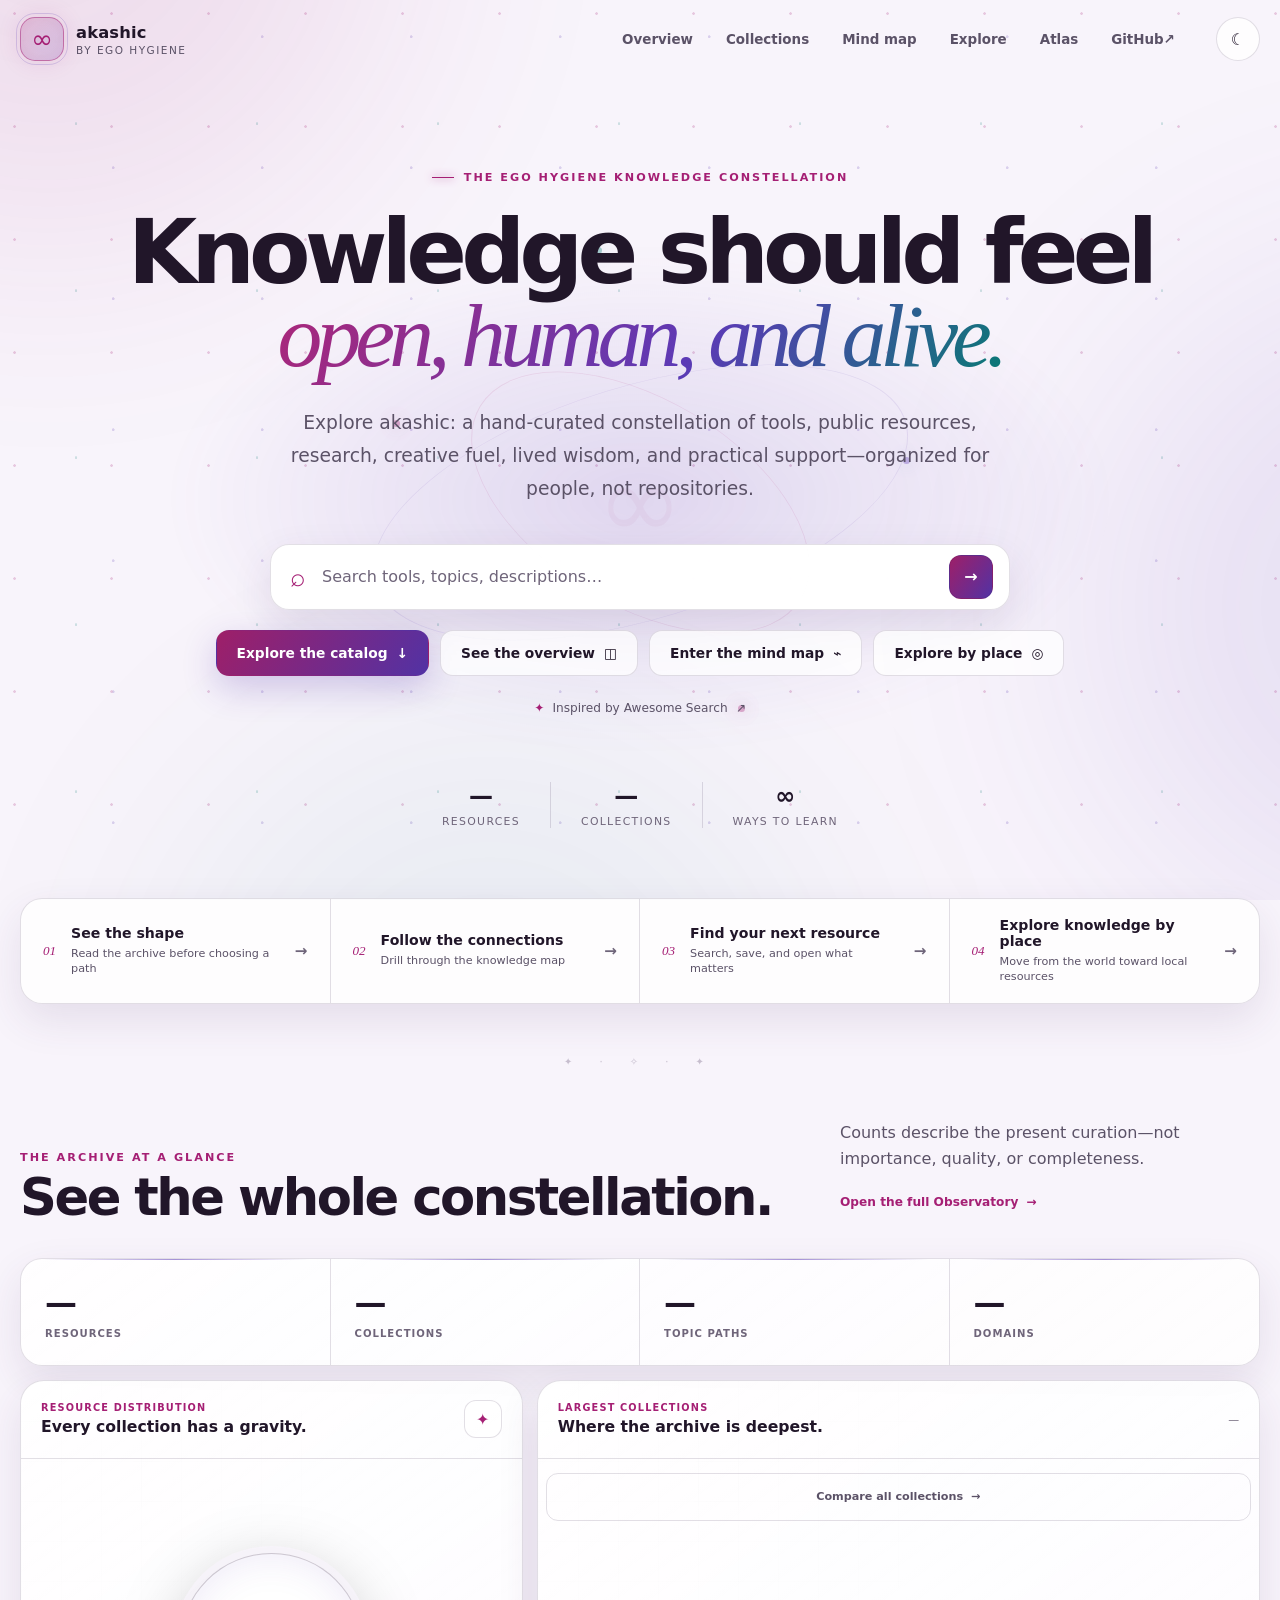
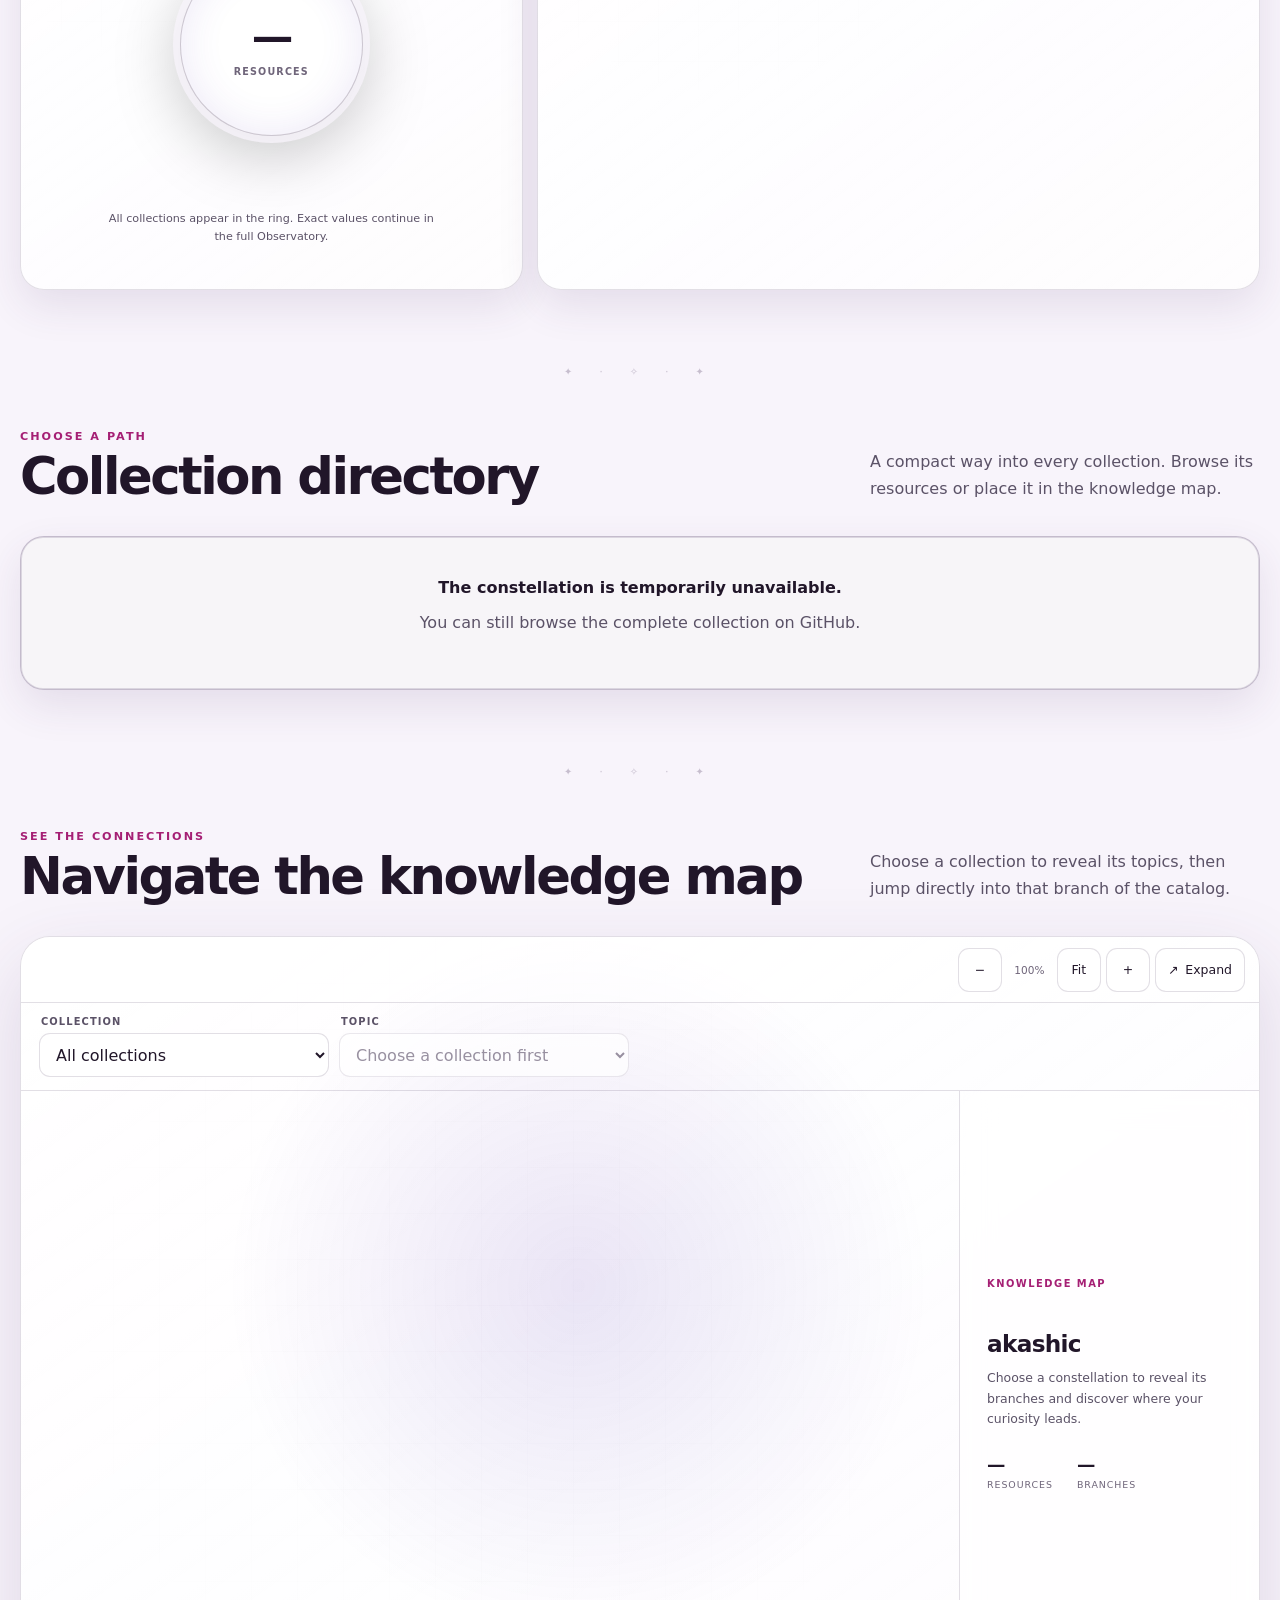
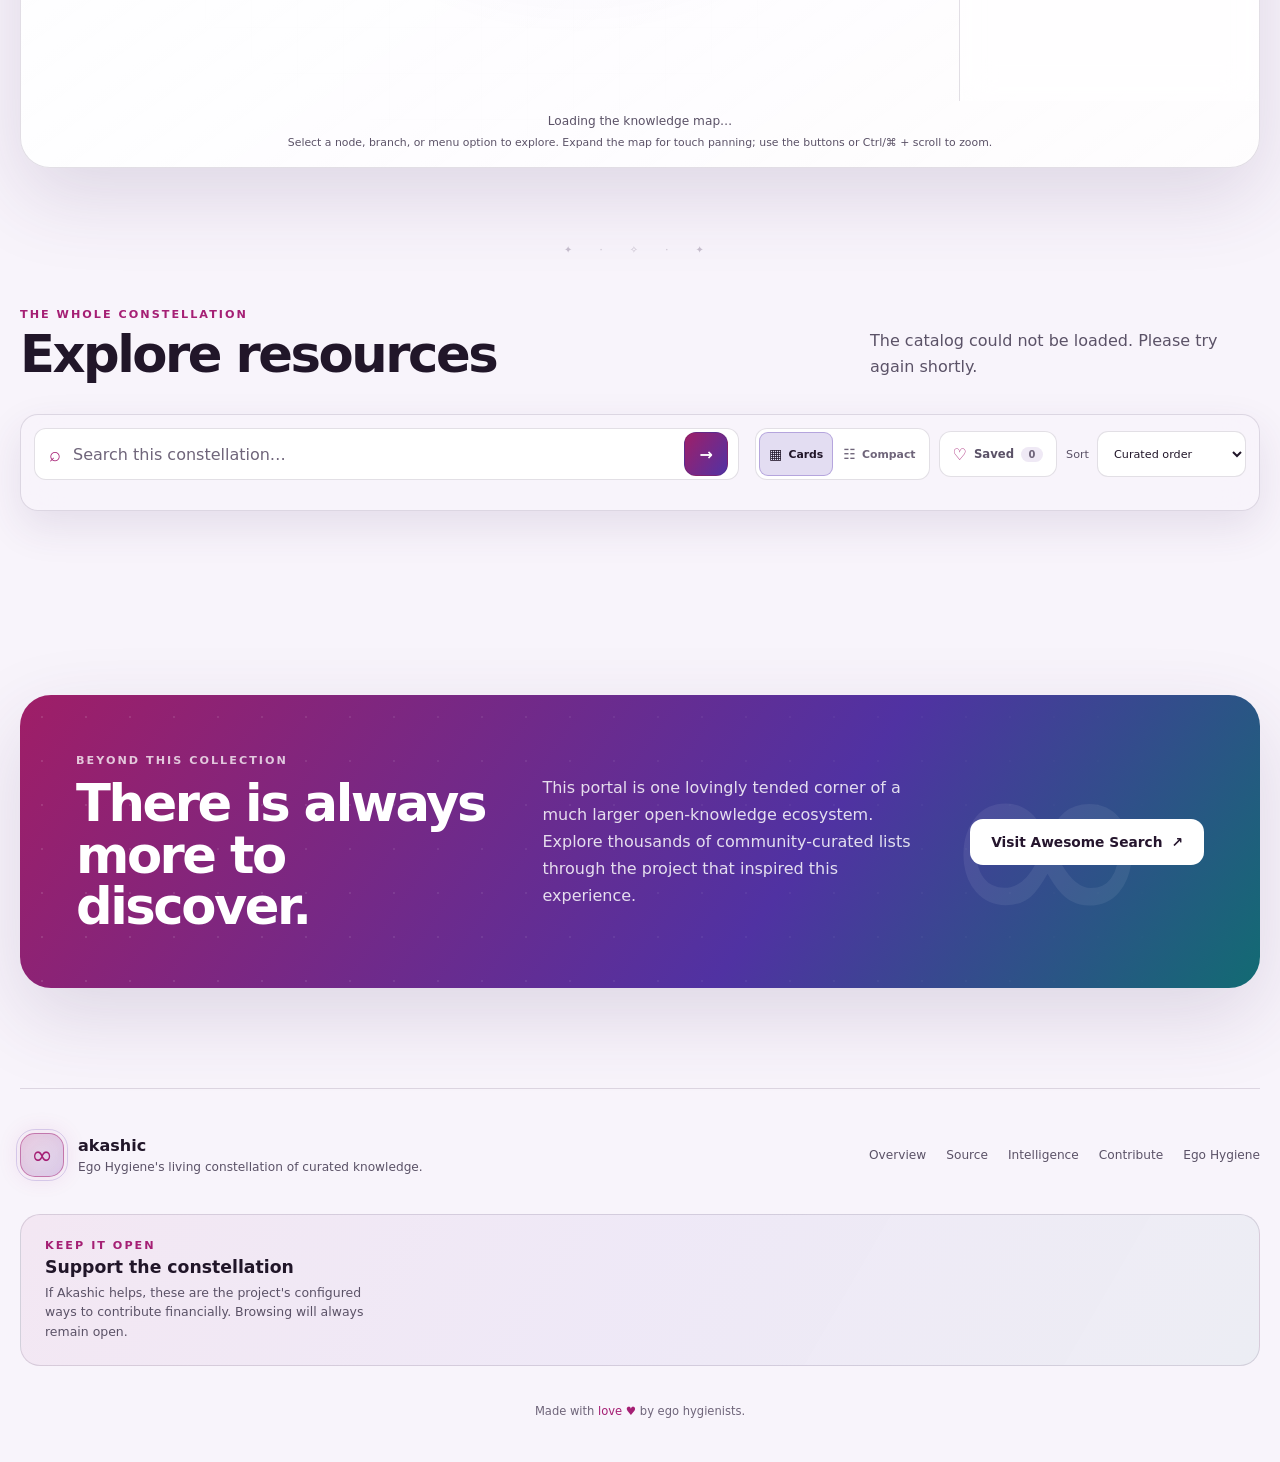
==== site/index.html @ 17861663 "Add English and Russian localization foundation" ====
<!DOCTYPE html>
<html lang="en">
  <head>
    <meta charset="utf-8">
    <meta name="viewport" content="width=device-width, initial-scale=1">
    <meta name="description" content="akashic is Ego Hygiene's living constellation of curated tools, knowledge, research, support, creativity, and open resources.">
    <meta name="theme-color" content="#0a0814">
    <meta property="og:type" content="website">
    <meta property="og:title" content="akashic · Ego Hygiene">
    <meta property="og:description" content="Explore Ego Hygiene's living constellation of curated knowledge and open resources.">
    <meta property="og:url" content="https://akashic.egohygiene.io/">
    <title>akashic · Ego Hygiene</title>
    <link rel="canonical" href="https://akashic.egohygiene.io/">
    <!-- akashic-locale-links -->
    <link rel="icon" href="assets/favicon.svg" type="image/svg+xml">
    <script>try{document.documentElement.dataset.theme=localStorage.getItem("akashic-theme")||localStorage.getItem("ego-awesome-theme")||(matchMedia("(prefers-color-scheme: light)").matches?"light":"dark")}catch{}</script>
    <link rel="stylesheet" href="styles.css">
    <script type="module" src="app.js"></script>
  </head>
  <body>
    <a class="skip-link" href="#catalog">Skip to the catalog</a>
    <div class="scroll-progress" id="scroll-progress" aria-hidden="true"></div>
    <div class="akashic-field" aria-hidden="true"><span></span><span></span><span></span></div>

    <header class="site-header">
      <div class="header-inner">
        <a class="brand" href="#top" aria-label="akashic home">
          <span class="brand-mark" aria-hidden="true">∞</span>
          <span><strong>akashic</strong><small>by Ego Hygiene</small></span>
        </a>
        <nav class="desktop-nav" aria-label="Primary navigation">
          <a href="dashboard.html">Overview</a>
          <a href="#collections" data-nav-section="collections">Collections</a>
          <a href="#mind-map" data-nav-section="mind-map">Mind map</a>
          <a href="#catalog" data-nav-section="catalog">Explore</a>
          <a href="atlas.html">Atlas</a>
          <a href="https://github.com/egohygiene/akashic" target="_blank" rel="noreferrer">GitHub <span aria-hidden="true">↗</span></a>
        </nav>
        <!-- akashic-language-switcher -->
        <button class="icon-button theme-toggle" id="theme-toggle" type="button" aria-label="Switch to light theme">
          <span aria-hidden="true">☼</span>
        </button>
      </div>
    </header>

    <main>
      <!-- akashic-locale-coverage -->
      <section class="hero" id="top" aria-labelledby="hero-title">
        <div class="hero-orbit" aria-hidden="true"><span>∞</span><i></i><i></i><i></i><i></i></div>
        <div class="eyebrow"><span></span> The Ego Hygiene knowledge constellation</div>
        <h1 id="hero-title">Knowledge should feel<br><em>open, human, and alive.</em></h1>
        <p class="hero-copy">Explore akashic: a hand-curated constellation of tools, public resources, research, creative fuel, lived wisdom, and practical support—organized for people, not repositories.</p>
        <form class="hero-search" id="search-form" role="search" aria-label="Search all akashic resources">
          <label class="sr-only" for="search-input">Search all resources</label>
          <span aria-hidden="true">⌕</span>
          <input id="search-input" name="q" type="search" placeholder="Search tools, topics, descriptions…" autocomplete="off">
          <button class="search-clear" id="hero-search-clear" type="button" aria-label="Clear search" hidden>×</button>
          <button class="search-submit" type="submit" aria-label="Search resources"><span aria-hidden="true">→</span></button>
        </form>
        <div class="hero-actions">
          <a class="button button-primary" href="#catalog">Explore the catalog <span aria-hidden="true">↓</span></a>
          <a class="button button-quiet" href="dashboard.html">See the overview <span aria-hidden="true">◫</span></a>
          <a class="button button-quiet" href="#mind-map">Enter the mind map <span aria-hidden="true">⌁</span></a>
          <a class="button button-quiet" href="atlas.html">Explore by place <span aria-hidden="true">◎</span></a>
        </div>
        <a class="inspired-link" href="https://awesomelists.top/" target="_blank" rel="noreferrer"><span aria-hidden="true">✦</span> Inspired by Awesome Search <span aria-hidden="true">↗</span></a>
        <dl class="stats">
          <div><dt id="resource-total">—</dt><dd>resources</dd></div>
          <div><dt id="collection-total">—</dt><dd>collections</dd></div>
          <div><dt>∞</dt><dd>ways to learn</dd></div>
        </dl>
      </section>

      <nav class="journey-nav" aria-label="Ways to explore akashic">
        <a href="#overview-preview"><span>01</span><div><strong>See the shape</strong><small>Read the archive before choosing a path</small></div><b aria-hidden="true">→</b></a>
        <a href="#mind-map"><span>02</span><div><strong>Follow the connections</strong><small>Drill through the knowledge map</small></div><b aria-hidden="true">→</b></a>
        <a href="#catalog"><span>03</span><div><strong>Find your next resource</strong><small>Search, save, and open what matters</small></div><b aria-hidden="true">→</b></a>
        <a href="atlas.html"><span>04</span><div><strong>Explore knowledge by place</strong><small>Move from the world toward local resources</small></div><b aria-hidden="true">→</b></a>
      </nav>

      <section class="overview-preview" id="overview-preview" aria-labelledby="overview-preview-title">
        <div class="section-heading overview-preview-heading">
          <div><p class="kicker">The archive at a glance</p><h2 id="overview-preview-title">See the whole constellation.</h2></div>
          <div class="overview-preview-intro"><p>Counts describe the present curation—not importance, quality, or completeness.</p><a href="dashboard.html">Open the full Observatory <span aria-hidden="true">→</span></a></div>
        </div>
        <dl class="overview-preview-metrics" id="overview-preview-metrics" aria-label="Akashic overview metrics">
          <div><dt>—</dt><dd>Resources</dd></div>
          <div><dt>—</dt><dd>Collections</dd></div>
          <div><dt>—</dt><dd>Topic paths</dd></div>
          <div><dt>—</dt><dd>Domains</dd></div>
        </dl>
        <div class="overview-preview-charts">
          <article class="overview-chart-panel overview-donut-panel">
            <div class="overview-chart-heading"><div><p>Resource distribution</p><h3>Every collection has a gravity.</h3></div><span aria-hidden="true">✦</span></div>
            <div class="overview-donut-stage">
              <div class="overview-distribution-donut" id="overview-distribution-donut" role="img" aria-label="Loading resource distribution chart">
                <div><strong id="overview-donut-total">—</strong><span>resources</span></div>
              </div>
              <p>All collections appear in the ring. Exact values continue in the full Observatory.</p>
            </div>
          </article>
          <article class="overview-chart-panel overview-bars-panel">
            <div class="overview-chart-heading"><div><p>Largest collections</p><h3>Where the archive is deepest.</h3></div><span id="overview-bars-count">—</span></div>
            <ol class="overview-collection-bars" id="overview-collection-bars" aria-label="Largest collections by resource count"></ol>
            <a class="overview-chart-action" href="dashboard.html#distribution">Compare all collections <span aria-hidden="true">→</span></a>
          </article>
        </div>
      </section>

      <section class="collections-section" id="collections" aria-labelledby="collections-title">
        <div class="section-heading">
          <div><p class="kicker">Choose a path</p><h2 id="collections-title">Collection directory</h2></div>
          <p>A compact way into every collection. Browse its resources or place it in the knowledge map.</p>
        </div>
        <div class="collection-grid" id="collection-grid"></div>
      </section>

      <section class="mind-map-section" id="mind-map" aria-labelledby="mind-map-title" tabindex="-1">
        <div class="section-heading">
          <div><p class="kicker">See the connections</p><h2 id="mind-map-title">Navigate the knowledge map</h2></div>
          <p>Choose a collection to reveal its topics, then jump directly into that branch of the catalog.</p>
        </div>
        <div class="mind-map-shell">
          <div class="mind-map-toolbar">
            <nav class="map-breadcrumb" id="map-breadcrumb" aria-label="Mind map path"></nav>
            <div class="map-controls" role="group" aria-label="Mind map view controls">
              <button type="button" id="map-zoom-out" aria-label="Zoom out">−</button>
              <output id="map-zoom-level" aria-live="polite">100%</output>
              <button type="button" id="map-reset" aria-label="Fit map to view">Fit</button>
              <button type="button" id="map-zoom-in" aria-label="Zoom in">+</button>
              <button type="button" id="map-expand" aria-label="Expand mind map" aria-expanded="false"><span aria-hidden="true">↗</span><span class="control-label">Expand</span></button>
            </div>
          </div>
          <div class="map-selectors">
            <label><span>Collection</span><select id="mind-map-collection"><option value="">All collections</option></select></label>
            <label><span>Topic</span><select id="mind-map-topic" disabled><option value="">Choose a collection first</option></select></label>
            <button class="map-back" id="map-back" type="button" hidden>← Back one level</button>
          </div>
          <div class="mind-map-layout">
            <div class="mind-map-canvas" id="mind-map-canvas"></div>
            <section class="map-detail" id="map-detail" aria-labelledby="map-detail-title" aria-live="polite">
              <p class="map-detail-kicker" id="map-detail-kicker">Knowledge map</p>
              <span class="map-detail-glyph" id="map-detail-glyph" aria-hidden="true">∞</span>
              <h3 id="map-detail-title">akashic</h3>
              <p id="map-detail-copy">Choose a constellation to reveal its branches and discover where your curiosity leads.</p>
              <dl><div><dt id="map-detail-count">—</dt><dd>resources</dd></div><div><dt id="map-detail-branches">—</dt><dd>branches</dd></div></dl>
              <button class="button button-primary map-detail-action" id="map-detail-action" type="button" hidden>Explore resources <span aria-hidden="true">→</span></button>
            </section>
          </div>
          <div class="map-branch-list" id="map-branch-list" role="group" aria-label="Current mind map branches" hidden></div>
          <p class="mind-map-status" id="mind-map-status" role="status">Loading the knowledge map…</p>
          <p class="collection-advisory" id="mind-map-advisory" hidden></p>
          <p class="mind-map-help">Select a node, branch, or menu option to explore. Expand the map for touch panning; use the buttons or Ctrl/⌘ + scroll to zoom.</p>
        </div>
      </section>

      <section class="catalog-section" id="catalog" aria-labelledby="catalog-title" tabindex="-1">
        <div class="catalog-heading">
          <div><p class="kicker">The whole constellation</p><h2 id="catalog-title">Explore resources</h2></div>
          <p id="result-summary" role="status">Loading the collection…</p>
        </div>
        <p class="collection-advisory" id="catalog-advisory" hidden></p>
        <div class="catalog-context" id="catalog-context" hidden></div>
        <div class="catalog-toolbar" id="catalog-toolbar">
          <form class="catalog-search" id="catalog-search-form" role="search" aria-label="Search the resource catalog">
            <label class="sr-only" for="catalog-search-input">Search the resource catalog</label><span aria-hidden="true">⌕</span>
            <input id="catalog-search-input" type="search" placeholder="Search this constellation…" autocomplete="off">
            <button class="search-clear" id="catalog-search-clear" type="button" aria-label="Clear search" hidden>×</button>
            <button class="search-submit" type="submit" aria-label="Search resources"><span aria-hidden="true">→</span></button>
          </form>
          <div class="catalog-actions">
            <div class="view-switch" role="group" aria-label="Resource layout">
              <button type="button" id="view-cards" data-catalog-view="cards" aria-pressed="true"><span aria-hidden="true">▦</span> Cards</button>
              <button type="button" id="view-list" data-catalog-view="list" aria-pressed="false"><span aria-hidden="true">☷</span> Compact</button>
            </div>
            <button class="saved-filter" id="saved-filter" type="button" aria-pressed="false"><span aria-hidden="true">♡</span> Saved <b id="saved-count">0</b></button>
            <label class="sort-control"><span>Sort</span><select id="sort-select"><option value="featured">Curated order</option><option value="az">A–Z</option><option value="za">Z–A</option></select></label>
          </div>
          <label class="mobile-collection-select"><span>Collection</span><select id="catalog-collection-select"><option value="all">All collections</option></select></label>
          <div class="filter-row" id="filter-row" role="group" aria-label="Filter by collection"></div>
        </div>
        <div class="resource-grid" id="resource-grid"></div>
        <div class="empty-state" id="empty-state" hidden>
          <span aria-hidden="true">✦</span><h3>No matching stars yet</h3><p>Try another phrase or choose a different collection.</p>
          <button class="button button-primary" id="clear-search" type="button">Clear filters</button>
        </div>
        <button class="load-more" id="load-more" type="button" hidden>Show more resources</button>
      </section>

      <section class="more-knowledge" aria-labelledby="more-title">
        <div><p class="kicker">Beyond this collection</p><h2 id="more-title">There is always more to discover.</h2></div>
        <p>This portal is one lovingly tended corner of a much larger open-knowledge ecosystem. Explore thousands of community-curated lists through the project that inspired this experience.</p>
        <a class="button button-light" href="https://awesomelists.top/" target="_blank" rel="noreferrer">Visit Awesome Search <span aria-hidden="true">↗</span></a>
      </section>
    </main>

    <footer>
      <div class="footer-brand"><span class="brand-mark" aria-hidden="true">∞</span><div><strong>akashic</strong><p>Ego Hygiene's living constellation of curated knowledge.</p></div></div>
      <div class="footer-links"><a href="dashboard.html">Overview</a><a href="https://github.com/egohygiene/akashic">Source</a><a href="intelligence/">Intelligence</a><a href="https://github.com/egohygiene/akashic/blob/main/contributing.md">Contribute</a><a href="https://github.com/egohygiene">Ego Hygiene</a></div>
      <section class="footer-support" aria-labelledby="footer-support-title">
        <div><p class="kicker">Keep it open</p><h2 id="footer-support-title">Support the constellation</h2><p>If Akashic helps, these are the project's configured ways to contribute financially. Browsing will always remain open.</p></div>
        <div class="funding-badges"><!-- akashic-funding-badges --></div>
      </section>
      <p class="love-note">Made with <span class="love-word">love <span aria-hidden="true">♥</span></span> by ego hygienists.</p>
    </footer>
    <nav class="mobile-dock" aria-label="Mobile navigation">
      <a href="#top" data-nav-section="top"><span aria-hidden="true">∞</span><small>Home</small></a>
      <a href="dashboard.html"><span aria-hidden="true">◫</span><small>Overview</small></a>
      <a href="#mind-map" data-nav-section="mind-map"><span aria-hidden="true">⌁</span><small>Map</small></a>
      <a href="atlas.html"><span aria-hidden="true">◎</span><small>Atlas</small></a>
      <a href="#catalog" data-nav-section="catalog"><span aria-hidden="true">⌕</span><small>Explore</small></a>
    </nav>
    <noscript><p class="noscript">This portal needs JavaScript for search and filtering. The complete collection remains available on <a href="https://github.com/egohygiene/akashic">GitHub</a>.</p></noscript>
  </body>
</html>
---- site/styles.css ----
:root {
  color-scheme: dark;
  --bg: #090711;
  --bg-soft: #110d1c;
  --surface: rgba(27, 21, 41, .68);
  --surface-solid: #191326;
  --surface-raised: #21182f;
  --surface-hover: rgba(39, 29, 56, .9);
  --text: #f8f4fc;
  --muted: #bbb2c7;
  --faint: #9b91aa;
  --pink: #ff8bd5;
  --violet: #b7a4ff;
  --cyan: #6fe9df;
  --line: rgba(237, 222, 255, .13);
  --line-strong: rgba(237, 222, 255, .24);
  --accent: linear-gradient(125deg, #c92f8c, #6c4fd0 58%, #268f9a);
  --button-accent: linear-gradient(125deg, #aa246f, #5a3eb5);
  --shadow: 0 28px 80px rgba(1, 0, 8, .38);
  --shadow-soft: 0 16px 48px rgba(1, 0, 8, .22);
  --radius: 22px;
  --max: 1280px;
  font-family: Inter, ui-sans-serif, system-ui, -apple-system, BlinkMacSystemFont, "Segoe UI", sans-serif;
}

:root[data-theme="light"] {
  color-scheme: light;
  --bg: #f8f4fb;
  --bg-soft: #efe9f5;
  --surface: rgba(255, 255, 255, .76);
  --surface-solid: #ffffff;
  --surface-raised: #ffffff;
  --surface-hover: rgba(255, 255, 255, .96);
  --text: #211629;
  --muted: #5b5267;
  --faint: #6f657a;
  --pink: #a51f74;
  --violet: #5d3ab4;
  --cyan: #087a74;
  --line: rgba(52, 29, 72, .14);
  --line-strong: rgba(52, 29, 72, .25);
  --accent: linear-gradient(125deg, #ad2677, #5c3ab6 58%, #087a74);
  --button-accent: linear-gradient(125deg, #9e1f68, #5232a4);
  --shadow: 0 28px 80px rgba(75, 45, 98, .15);
  --shadow-soft: 0 16px 42px rgba(75, 45, 98, .11);
}

* { box-sizing: border-box; }
html { scroll-behavior: smooth; scroll-padding-top: 94px; }
body { margin: 0; min-width: 320px; overflow-x: hidden; background: var(--bg); color: var(--text); }
body::before { content: ""; position: fixed; inset: 0; z-index: -3; pointer-events: none; background-image: radial-gradient(circle at 15% 12%, color-mix(in srgb, var(--pink), transparent 25%) 0 1px, transparent 1.6px), radial-gradient(circle at 76% 28%, color-mix(in srgb, var(--violet), transparent 30%) 0 1px, transparent 1.7px), radial-gradient(circle at 42% 74%, color-mix(in srgb, var(--cyan), transparent 35%) 0 1px, transparent 1.5px); background-size: 97px 113px, 149px 131px, 181px 167px; opacity: .28; }
a { color: inherit; }
button, input, select { font: inherit; }
button, a { -webkit-tap-highlight-color: transparent; }
button { color: inherit; }
[hidden] { display: none !important; }
:focus-visible { outline: 3px solid var(--cyan); outline-offset: 3px; }
::selection { background: color-mix(in srgb, var(--pink), transparent 58%); color: var(--text); }
.sr-only { position: absolute; width: 1px; height: 1px; padding: 0; margin: -1px; overflow: hidden; clip: rect(0, 0, 0, 0); white-space: nowrap; border: 0; }
.skip-link { position: fixed; top: 12px; left: 12px; z-index: 500; transform: translateY(-180%); background: var(--text); color: var(--bg); padding: 11px 17px; border-radius: 12px; text-decoration: none; font-weight: 750; }
.skip-link:focus { transform: none; }

.scroll-progress { position: fixed; z-index: 401; top: 0; left: 0; width: 100%; height: 2px; transform: scaleX(0); transform-origin: left; background: var(--accent); box-shadow: 0 0 14px var(--pink); }
.akashic-field { position: fixed; inset: 0; z-index: -2; overflow: hidden; pointer-events: none; }
.akashic-field span { position: absolute; width: 42rem; height: 42rem; border-radius: 50%; filter: blur(135px); opacity: .1; }
.akashic-field span:nth-child(1) { background: var(--pink); top: -27rem; left: -18rem; }
.akashic-field span:nth-child(2) { background: var(--violet); top: 30%; right: -30rem; }
.akashic-field span:nth-child(3) { background: var(--cyan); bottom: -30rem; left: 12%; opacity: .06; }

.site-header { position: sticky; top: 0; z-index: 400; min-height: 78px; border-bottom: 1px solid transparent; transition: background .25s ease, border-color .25s ease, box-shadow .25s ease; }
.site-header.is-scrolled { background: color-mix(in srgb, var(--bg), transparent 13%); border-color: var(--line); box-shadow: 0 10px 35px rgba(1, 0, 8, .12); backdrop-filter: blur(22px) saturate(130%); -webkit-backdrop-filter: blur(22px) saturate(130%); }
.header-inner { width: min(calc(100% - 40px), var(--max)); min-height: 78px; margin: 0 auto; display: flex; align-items: center; gap: 28px; }
.brand { display: inline-flex; align-items: center; gap: 12px; text-decoration: none; margin-right: auto; }
.brand-mark { position: relative; width: 44px; height: 44px; display: grid; place-items: center; flex: 0 0 auto; border: 1px solid color-mix(in srgb, var(--pink), transparent 48%); border-radius: 15px; background: linear-gradient(135deg, color-mix(in srgb, var(--pink), transparent 84%), color-mix(in srgb, var(--violet), transparent 83%)); color: var(--pink); font-size: 26px; box-shadow: inset 0 0 22px color-mix(in srgb, var(--pink), transparent 90%), 0 0 25px color-mix(in srgb, var(--pink), transparent 88%); }
.brand-mark::after { content: ""; position: absolute; inset: -5px; border: 1px solid color-mix(in srgb, var(--violet), transparent 80%); border-radius: 19px; }
.brand strong, .brand small { display: block; }
.brand strong { letter-spacing: .01em; font-size: 1.02rem; }
.brand small { margin-top: 2px; color: var(--muted); font-size: .66rem; letter-spacing: .14em; text-transform: uppercase; }
.desktop-nav { display: flex; align-items: center; gap: 7px; }
.desktop-nav a { position: relative; min-height: 44px; display: inline-flex; align-items: center; padding: 0 13px; border-radius: 12px; color: var(--muted); font-size: .84rem; font-weight: 650; text-decoration: none; }
.desktop-nav a::after { content: ""; position: absolute; left: 13px; right: 13px; bottom: 5px; height: 2px; border-radius: 2px; transform: scaleX(0); background: var(--accent); transition: transform .2s ease; }
.desktop-nav a:hover, .desktop-nav a.is-active { color: var(--text); background: color-mix(in srgb, var(--surface), transparent 18%); }
.desktop-nav a.is-active::after { transform: scaleX(1); }
.language-switcher { min-height: 44px; display: inline-flex; align-items: center; gap: 3px; padding: 3px; border: 1px solid var(--line); border-radius: 12px; background: var(--surface); }
.language-switcher > span { padding-inline: 6px 3px; color: var(--faint); font-size: .72rem; }
.language-switcher a { min-height: 36px; display: inline-flex; align-items: center; padding: 0 8px; border-radius: 8px; color: var(--muted); font-size: .68rem; font-weight: 720; text-decoration: none; }
.language-switcher a:hover { color: var(--text); background: var(--surface-hover); }
.language-switcher a[aria-current="page"] { background: color-mix(in srgb, var(--violet), transparent 84%); color: var(--text); }
.icon-button { width: 44px; height: 44px; flex: 0 0 auto; display: grid; place-items: center; border: 1px solid var(--line); border-radius: 50%; background: var(--surface); color: var(--text); cursor: pointer; transition: transform .2s ease, border-color .2s ease, background .2s ease; }
.icon-button:hover { transform: rotate(12deg); border-color: var(--line-strong); background: var(--surface-hover); }
.mobile-dock { display: none; }

main, footer { width: min(calc(100% - 40px), var(--max)); margin-inline: auto; }
.locale-coverage { margin: 18px 0 0; padding: 13px 16px; border: 1px solid color-mix(in srgb, var(--cyan), transparent 68%); border-radius: 14px; background: color-mix(in srgb, var(--cyan), transparent 94%); color: var(--muted); font-size: .76rem; line-height: 1.55; }
.locale-coverage strong { display: block; margin-bottom: 2px; color: var(--text); font-size: .78rem; }
.locale-coverage p { margin: 0; }
.hero { position: relative; min-height: 750px; display: flex; flex-direction: column; align-items: center; justify-content: center; overflow: clip; text-align: center; padding: 92px 0 70px; isolation: isolate; }
.hero::before { content: ""; position: absolute; z-index: -2; width: min(92vw, 980px); aspect-ratio: 1.9; border-radius: 50%; background: radial-gradient(ellipse, color-mix(in srgb, var(--violet), transparent 84%), transparent 68%); filter: blur(12px); }
.hero-orbit { position: absolute; z-index: -1; top: 48px; left: 50%; width: min(76vw, 750px); aspect-ratio: 1; transform: translateX(-50%); opacity: .35; pointer-events: none; }
.hero-orbit::before, .hero-orbit::after { content: ""; position: absolute; inset: 13%; border: 1px solid color-mix(in srgb, var(--violet), transparent 70%); border-radius: 50%; transform: rotate(-17deg) scaleY(.42); }
.hero-orbit::after { inset: 25%; border-color: color-mix(in srgb, var(--pink), transparent 70%); transform: rotate(31deg) scaleY(.55); }
.hero-orbit > span { position: absolute; inset: 37%; display: grid; place-items: center; color: var(--pink); font-size: clamp(4rem, 8vw, 7rem); filter: blur(.2px); opacity: .12; }
.hero-orbit i { position: absolute; width: 7px; height: 7px; border-radius: 50%; background: var(--pink); box-shadow: 0 0 17px var(--pink); }
.hero-orbit i:nth-of-type(1) { left: 17%; top: 39%; }
.hero-orbit i:nth-of-type(2) { right: 14%; top: 44%; background: var(--violet); box-shadow: 0 0 17px var(--violet); }
.hero-orbit i:nth-of-type(3) { left: 44%; top: 16%; background: var(--cyan); box-shadow: 0 0 17px var(--cyan); }
.hero-orbit i:nth-of-type(4) { right: 36%; bottom: 22%; }
.eyebrow, .kicker { color: var(--pink); text-transform: uppercase; letter-spacing: .18em; font-size: .7rem; font-weight: 800; }
.eyebrow { display: flex; align-items: center; gap: 10px; }
.eyebrow span { width: 22px; height: 1px; background: currentColor; box-shadow: 0 0 8px currentColor; }
h1 { max-width: 1080px; margin: 27px 0 28px; font-size: clamp(3.25rem, 7vw, 7rem); line-height: .93; letter-spacing: -.066em; }
h1 em { font-family: "Iowan Old Style", "Palatino Linotype", "Book Antiqua", Georgia, serif; font-weight: 400; background: var(--accent); color: transparent; -webkit-background-clip: text; background-clip: text; }
.hero-copy { max-width: 760px; margin: 0; color: var(--muted); font-size: clamp(1rem, 2vw, 1.17rem); line-height: 1.78; }
.hero-search, .catalog-search { display: flex; align-items: center; background: color-mix(in srgb, var(--surface-solid), transparent 2%); border: 1px solid var(--line); box-shadow: var(--shadow-soft); }
.hero-search { width: min(100%, 740px); min-height: 66px; margin: 38px 0 20px; gap: 14px; padding: 0 16px 0 19px; border-radius: 19px; }
.hero-search:focus-within, .catalog-search:focus-within { border-color: var(--violet); box-shadow: 0 0 0 4px color-mix(in srgb, var(--violet), transparent 84%), var(--shadow-soft); }
.hero-search > span, .catalog-search > span { color: var(--pink); font-size: 1.65rem; }
.hero-search input, .catalog-search input { min-width: 0; flex: 1; border: 0; outline: 0; background: transparent; color: var(--text); }
.hero-search input { font-size: 1rem; }
input::placeholder { color: var(--faint); }
.search-clear { width: 44px; height: 44px; flex: 0 0 auto; border: 0; border-radius: 50%; background: transparent; color: var(--muted); cursor: pointer; font-size: 1.25rem; }
.search-clear:hover { background: var(--bg-soft); color: var(--text); }
.search-submit { width: 44px; height: 44px; flex: 0 0 auto; display: grid; place-items: center; border: 1px solid var(--line); border-radius: 12px; background: var(--button-accent); color: #fff; cursor: pointer; font-weight: 800; }
.search-submit:hover { transform: translateX(2px); }
kbd { padding: 4px 8px; border: 1px solid var(--line-strong); border-radius: 7px; background: var(--bg-soft); color: var(--faint); font-size: .72rem; }
.hero-actions { display: flex; justify-content: center; flex-wrap: wrap; gap: 11px; }
.button { min-height: 46px; display: inline-flex; justify-content: center; align-items: center; gap: 9px; padding: 0 20px; border: 1px solid transparent; border-radius: 13px; text-decoration: none; cursor: pointer; font-weight: 760; font-size: .86rem; transition: transform .2s ease, box-shadow .2s ease, border-color .2s ease; }
.button:hover { transform: translateY(-2px); }
.button-primary { background: var(--button-accent); color: #fff; box-shadow: 0 12px 34px rgba(83, 47, 170, .24); }
.button-primary:hover { box-shadow: 0 16px 42px rgba(83, 47, 170, .34); }
.button-quiet { background: var(--surface); border-color: var(--line); color: var(--text); }
.button-light { background: #fff; color: #25152d; }
.inspired-link { min-height: 40px; display: inline-flex; align-items: center; gap: 8px; margin-top: 12px; color: var(--muted); font-size: .76rem; text-decoration: none; }
.inspired-link span:first-child { color: var(--pink); }
.inspired-link:hover { color: var(--text); }
.stats { display: flex; margin: 54px 0 0; padding: 0; }
.stats div { min-width: 135px; padding: 0 30px; border-right: 1px solid var(--line); }
.stats div:last-child { border: 0; }
.stats dt { font-size: 1.5rem; font-weight: 800; }
.stats dd { margin: 5px 0 0; color: var(--faint); font-size: .68rem; text-transform: uppercase; letter-spacing: .12em; }

.journey-nav { display: grid; grid-template-columns: repeat(4, 1fr); border: 1px solid var(--line); border-radius: 22px; background: var(--surface); box-shadow: var(--shadow-soft); overflow: hidden; }
.journey-nav a { min-height: 96px; display: grid; grid-template-columns: auto 1fr auto; gap: 15px; align-items: center; padding: 18px 22px; border-right: 1px solid var(--line); text-decoration: none; transition: background .2s ease; }
.journey-nav a:last-child { border: 0; }
.journey-nav a:hover { background: var(--surface-hover); }
.journey-nav > a > span { color: var(--pink); font-family: Georgia, serif; font-style: italic; font-size: .82rem; }
.journey-nav strong, .journey-nav small { display: block; }
.journey-nav strong { font-size: .88rem; }
.journey-nav small { margin-top: 5px; color: var(--muted); font-size: .7rem; line-height: 1.4; }
.journey-nav b { color: var(--faint); font-size: .95rem; transition: transform .2s ease, color .2s ease; }
.journey-nav a:hover b { transform: translateX(4px); color: var(--pink); }

.overview-preview, .collections-section, .mind-map-section, .catalog-section { position: relative; padding: 116px 0 24px; scroll-margin-top: 76px; }
.overview-preview::before, .collections-section::before, .mind-map-section::before, .catalog-section::before { content: "✦  ·  ✧  ·  ✦"; position: absolute; top: 52px; left: 50%; transform: translateX(-50%); color: var(--line-strong); letter-spacing: .75rem; font-size: .62rem; }
.section-heading, .catalog-heading { display: flex; justify-content: space-between; gap: 40px; align-items: end; margin-bottom: 34px; }
.section-heading h2, .catalog-heading h2, .more-knowledge h2 { margin: 8px 0 0; font-size: clamp(2.1rem, 4vw, 3.55rem); letter-spacing: -.048em; line-height: 1; }
.section-heading > p, .catalog-heading > p { max-width: 390px; margin: 0; color: var(--muted); line-height: 1.65; }
.kicker { margin: 0; }

.overview-preview-intro { max-width: 420px; }
.overview-preview-intro p { margin: 0; color: var(--muted); line-height: 1.65; }
.overview-preview-intro a { min-height: 44px; display: inline-flex; align-items: center; gap: 8px; margin-top: 7px; color: var(--pink); font-size: .76rem; font-weight: 760; text-decoration: none; }
.overview-preview-intro a:hover { color: var(--text); }
.overview-preview-metrics { display: grid; grid-template-columns: repeat(4, 1fr); margin: 0 0 14px; padding: 0; overflow: hidden; border: 1px solid var(--line); border-radius: 22px; background: linear-gradient(145deg, color-mix(in srgb, var(--surface-raised), transparent 10%), var(--surface)); box-shadow: var(--shadow-soft); }
.overview-preview-metrics div { position: relative; min-height: 106px; display: flex; flex-direction: column; justify-content: center; padding: 20px 24px; border-right: 1px solid var(--line); }
.overview-preview-metrics div:last-child { border-right: 0; }
.overview-preview-metrics div::before { content: ""; position: absolute; top: 0; left: 20px; right: 20px; height: 1px; background: linear-gradient(90deg, transparent, var(--violet), transparent); opacity: .55; }
.overview-preview-metrics dt { font-size: clamp(1.45rem, 2.5vw, 2.08rem); font-weight: 820; letter-spacing: -.04em; }
.overview-preview-metrics dd { margin: 6px 0 0; color: var(--faint); font-size: .63rem; font-weight: 720; letter-spacing: .1em; text-transform: uppercase; }
.overview-preview-charts { display: grid; grid-template-columns: minmax(320px, .82fr) minmax(480px, 1.18fr); gap: 14px; }
.overview-chart-panel { position: relative; min-width: 0; overflow: hidden; border: 1px solid var(--line); border-radius: 24px; background: linear-gradient(145deg, color-mix(in srgb, var(--surface-raised), transparent 7%), var(--surface)); box-shadow: inset 0 1px 0 color-mix(in srgb, white, transparent 94%), var(--shadow-soft); }
.overview-chart-panel::before { content: ""; position: absolute; inset: 0; pointer-events: none; background-image: linear-gradient(color-mix(in srgb, var(--line), transparent 48%) 1px, transparent 1px), linear-gradient(90deg, color-mix(in srgb, var(--line), transparent 48%) 1px, transparent 1px); background-size: 40px 40px; mask-image: radial-gradient(circle at 25% 20%, black, transparent 56%); opacity: .11; }
.overview-chart-heading { position: relative; z-index: 1; min-height: 78px; display: flex; align-items: center; justify-content: space-between; gap: 18px; padding: 17px 20px; border-bottom: 1px solid var(--line); }
.overview-chart-heading p { margin: 0; color: var(--pink); font-size: .61rem; font-weight: 800; letter-spacing: .12em; text-transform: uppercase; }
.overview-chart-heading h3 { margin: 4px 0 0; font-size: .98rem; }
.overview-chart-heading > span { color: var(--faint); font-size: .68rem; }
.overview-chart-heading > span[aria-hidden="true"] { width: 38px; height: 38px; display: grid; place-items: center; border: 1px solid var(--line); border-radius: 12px; background: var(--surface); color: var(--pink); font-size: 1rem; }
.overview-donut-stage { position: relative; z-index: 1; min-height: 430px; display: flex; flex-direction: column; align-items: center; justify-content: center; padding: 28px; }
.overview-distribution-donut { position: relative; width: min(100%, 285px); aspect-ratio: 1; display: grid; place-items: center; border-radius: 50%; filter: drop-shadow(0 16px 30px rgba(0,0,0,.2)); }
.overview-distribution-donut::before { content: ""; position: absolute; inset: 18%; border: 1px solid var(--line-strong); border-radius: 50%; background: radial-gradient(circle at 40% 35%, color-mix(in srgb, var(--surface-raised), white 2%), var(--surface-solid)); box-shadow: inset 0 0 40px color-mix(in srgb, var(--violet), transparent 89%), 0 0 0 7px color-mix(in srgb, var(--bg), transparent 24%); }
.overview-distribution-donut > div { position: relative; z-index: 1; text-align: center; }
.overview-distribution-donut strong, .overview-distribution-donut span { display: block; }
.overview-distribution-donut strong { font-size: clamp(1.8rem, 3.5vw, 2.6rem); letter-spacing: -.055em; }
.overview-distribution-donut span { margin-top: 5px; color: var(--faint); font-size: .6rem; font-weight: 750; letter-spacing: .12em; text-transform: uppercase; }
.overview-donut-stage > p { max-width: 340px; margin: 23px 0 0; color: var(--muted); font-size: .7rem; line-height: 1.58; text-align: center; }
.overview-collection-bars { position: relative; z-index: 1; margin: 0; padding: 6px 8px 0; list-style: none; }
.overview-bar-row { min-width: 0; min-height: 65px; display: grid; grid-template-columns: 31px 36px minmax(0, 1fr) auto 32px; gap: 9px; align-items: center; padding: 6px 7px; border-bottom: 1px solid var(--line); border-radius: 12px; text-decoration: none; }
.overview-bar-row:hover { background: color-mix(in srgb, var(--bar-color), transparent 91%); }
.overview-bar-rank { color: var(--faint); font-family: Georgia, serif; font-size: .65rem; font-style: italic; text-align: center; }
.overview-bar-glyph { width: 34px; height: 34px; display: grid; place-items: center; border: 1px solid color-mix(in srgb, var(--bar-color), transparent 63%); border-radius: 10px; background: color-mix(in srgb, var(--bar-color), transparent 88%); color: var(--bar-color); }
.overview-bar-copy { min-width: 0; }
.overview-bar-copy strong { display: block; overflow: hidden; font-size: .74rem; white-space: nowrap; text-overflow: ellipsis; }
.overview-bar-copy i { height: 3px; display: block; overflow: hidden; margin-top: 7px; border-radius: 999px; background: var(--line); }
.overview-bar-copy i b { width: var(--bar-width); height: 100%; display: block; border-radius: inherit; background: var(--bar-color); opacity: .78; }
.overview-bar-value { min-width: 64px; text-align: right; }
.overview-bar-value strong, .overview-bar-value small { display: block; }
.overview-bar-value strong { font-size: .76rem; }
.overview-bar-value small { margin-top: 2px; color: var(--faint); font-size: .57rem; }
.overview-bar-row > span:last-child { color: var(--faint); text-align: center; }
.overview-bar-row:hover > span:last-child { color: var(--pink); }
.overview-chart-action { position: relative; z-index: 1; min-height: 48px; display: flex; align-items: center; justify-content: center; gap: 8px; margin: 8px; border: 1px solid var(--line); border-radius: 12px; color: var(--muted); font-size: .7rem; font-weight: 750; text-decoration: none; }
.overview-chart-action:hover { border-color: var(--violet); color: var(--text); }

.collection-grid { display: grid; grid-template-columns: repeat(3, minmax(0, 1fr)); gap: 1px; overflow: hidden; border: 1px solid var(--line); border-radius: 24px; background: var(--line); box-shadow: var(--shadow-soft); }
.collection-path { position: relative; min-width: 0; min-height: 170px; display: flex; flex-direction: column; gap: 9px; padding: 15px 16px; overflow: hidden; background: var(--surface); box-shadow: inset 0 1px color-mix(in srgb, white, transparent 95%); transition: background .2s ease, box-shadow .2s ease; animation: cardReveal .38s both; animation-delay: var(--card-delay); }
.collection-path::before { content: ""; position: absolute; top: 15px; bottom: 15px; left: 0; width: 2px; background: linear-gradient(transparent, var(--card-color), transparent); opacity: .72; }
.collection-path:hover, .collection-path:focus-within { background: color-mix(in srgb, var(--card-color), var(--surface) 95%); box-shadow: inset 3px 0 color-mix(in srgb, var(--card-color), transparent 20%); }
.collection-path-heading { display: grid; grid-template-columns: 40px minmax(0, 1fr); gap: 11px; align-items: center; }
.collection-icon { width: 40px; height: 40px; display: grid; place-items: center; border: 1px solid color-mix(in srgb, var(--card-color), transparent 68%); border-radius: 12px; background: color-mix(in srgb, var(--card-color), transparent 88%); color: var(--card-color); font-size: 1.14rem; }
.collection-number { display: block; margin-bottom: 2px; color: var(--faint); font-family: Georgia, serif; font-style: italic; font-size: .62rem; }
.collection-path h3 { overflow: hidden; margin: 0; font-size: .88rem; line-height: 1.25; white-space: nowrap; text-overflow: ellipsis; }
.collection-path > p { flex: 1; display: -webkit-box; overflow: hidden; margin: 0; color: var(--muted); font-size: .7rem; line-height: 1.48; -webkit-line-clamp: 2; -webkit-box-orient: vertical; }
.collection-path-footer { display: flex; align-items: end; justify-content: space-between; gap: 10px; }
.collection-meta { min-width: 0; color: var(--faint); font-size: .58rem; line-height: 1.45; }
.collection-meta span { display: block; white-space: nowrap; }
.collection-actions { flex: 0 0 auto; display: flex; gap: 5px; }
.collection-actions button { min-width: 52px; min-height: 44px; padding: 0 8px; border: 1px solid var(--line); border-radius: 10px; background: color-mix(in srgb, var(--surface-solid), transparent 24%); color: var(--muted); cursor: pointer; font-size: .67rem; font-weight: 750; }
.collection-actions button:first-child { background: color-mix(in srgb, var(--card-color), transparent 84%); border-color: color-mix(in srgb, var(--card-color), transparent 65%); color: var(--text); }
.collection-actions button:hover { border-color: var(--card-color); color: var(--text); }

.mind-map-shell { position: relative; overflow: hidden; border: 1px solid var(--line); border-radius: 30px; background: radial-gradient(circle at 45% 42%, color-mix(in srgb, var(--violet), transparent 87%), transparent 42%), linear-gradient(145deg, color-mix(in srgb, var(--surface-raised), transparent 6%), var(--surface)); box-shadow: var(--shadow); }
.mind-map-shell::before { content: ""; position: absolute; inset: 0; pointer-events: none; background-image: linear-gradient(color-mix(in srgb, var(--line), transparent 35%) 1px, transparent 1px), linear-gradient(90deg, color-mix(in srgb, var(--line), transparent 35%) 1px, transparent 1px); background-size: 46px 46px; mask-image: radial-gradient(circle at 38% 48%, black, transparent 68%); opacity: .13; }
.mind-map-toolbar { position: relative; z-index: 3; min-height: 66px; display: flex; align-items: center; justify-content: space-between; gap: 16px; padding: 10px 14px 10px 20px; border-bottom: 1px solid var(--line); background: color-mix(in srgb, var(--surface-solid), transparent 42%); }
.map-breadcrumb { min-width: 0; display: flex; align-items: center; gap: 8px; overflow-x: auto; scrollbar-width: none; white-space: nowrap; }
.map-breadcrumb::-webkit-scrollbar { display: none; }
.map-breadcrumb button { min-height: 44px; padding: 0 4px; border: 0; background: transparent; color: var(--muted); cursor: pointer; font-size: .76rem; }
.map-breadcrumb button:hover { color: var(--pink); }
.map-breadcrumb span { color: var(--faint); font-size: .7rem; }
.map-breadcrumb strong { color: var(--text); font-size: .76rem; }
.map-controls { flex: 0 0 auto; display: flex; align-items: center; gap: 5px; }
.map-controls button { min-width: 44px; height: 44px; display: inline-flex; align-items: center; justify-content: center; gap: 7px; padding: 0 12px; border: 1px solid var(--line); border-radius: 11px; background: var(--surface-solid); color: var(--text); cursor: pointer; font-size: .78rem; }
.map-controls button:hover:not(:disabled) { border-color: var(--violet); }
.map-controls button:disabled { opacity: .38; cursor: default; }
.map-controls output { width: 45px; color: var(--faint); text-align: center; font-size: .66rem; }
.map-selectors { position: relative; z-index: 2; display: flex; align-items: end; gap: 10px; padding: 13px 18px; border-bottom: 1px solid var(--line); }
.map-selectors label { min-width: 0; flex: 0 1 290px; }
.map-selectors label > span, .mobile-collection-select > span { display: block; margin: 0 0 6px 2px; color: var(--muted); font-size: .62rem; font-weight: 780; text-transform: uppercase; letter-spacing: .11em; }
.map-selectors select, .sort-control select, .mobile-collection-select select { width: 100%; min-height: 44px; padding: 0 36px 0 12px; border: 1px solid var(--line); border-radius: 11px; background: var(--surface-solid); color: var(--text); }
.map-selectors select:disabled { color: var(--faint); opacity: .7; }
.map-back { min-height: 44px; padding: 0 12px; border: 0; background: transparent; color: var(--pink); cursor: pointer; font-size: .73rem; }
.mind-map-layout { position: relative; z-index: 1; display: grid; grid-template-columns: minmax(0, 1fr) 300px; min-height: 610px; }
.mind-map-canvas { min-width: 0; min-height: 610px; overflow: hidden; }
.mind-map-canvas svg { width: 100%; height: 610px; display: block; cursor: default; touch-action: pan-y; }
.mind-map-canvas svg.is-panning { cursor: grabbing; }
.map-orbit { fill: none; stroke: color-mix(in srgb, var(--edge-color), transparent 88%); stroke-width: 1; stroke-dasharray: 2 11; }
.map-pack-core { fill: color-mix(in srgb, var(--edge-color), transparent 94%); stroke: color-mix(in srgb, var(--edge-color), transparent 83%); stroke-width: 1; stroke-dasharray: 2 8; }
.map-edge { fill: none; stroke: color-mix(in srgb, var(--edge-color), transparent 67%); stroke-width: 1.2; transition: opacity .2s ease, stroke-width .2s ease, filter .2s ease; }
.map-node { opacity: 1; transition: opacity .2s ease, filter .2s ease; }
.map-node.is-actionable { cursor: pointer; }
.map-node-aura { fill: color-mix(in srgb, var(--node-color), transparent 95%); stroke: color-mix(in srgb, var(--node-color), transparent 88%); stroke-width: 1; pointer-events: none; transition: fill .22s ease, stroke .22s ease, transform .22s ease; }
.map-node-halo { fill: color-mix(in srgb, var(--node-color), transparent 79%); stroke: color-mix(in srgb, var(--node-color), transparent 28%); stroke-width: 1.5; transition: fill .22s ease, stroke-width .22s ease, filter .22s ease; }
.map-node-core { fill: color-mix(in srgb, var(--surface-solid), var(--node-color) 5%); stroke: color-mix(in srgb, var(--node-color), transparent 48%); stroke-width: 1; }
.map-node.is-actionable:hover .map-node-aura, .map-node.is-actionable:focus .map-node-aura, .map-node.is-highlighted .map-node-aura { fill: color-mix(in srgb, var(--node-color), transparent 87%); stroke: color-mix(in srgb, var(--node-color), transparent 66%); }
.map-node.is-actionable:hover .map-node-halo, .map-node.is-actionable:focus .map-node-halo, .map-node.is-highlighted .map-node-halo { fill: color-mix(in srgb, var(--node-color), transparent 59%); stroke-width: 3; filter: drop-shadow(0 0 13px color-mix(in srgb, var(--node-color), transparent 28%)); }
.map-node.is-selected .map-node-halo { fill: color-mix(in srgb, var(--node-color), transparent 55%); stroke-width: 3; filter: drop-shadow(0 0 14px color-mix(in srgb, var(--node-color), transparent 25%)); }
.map-node.is-dimmed, .map-edge.is-dimmed { opacity: .15; }
.map-edge.is-highlighted { opacity: 1; stroke-width: 2.5; filter: drop-shadow(0 0 4px color-mix(in srgb, var(--edge-color), transparent 35%)); }
.map-node-label { fill: var(--text); font-size: var(--map-label-size, 10px); font-weight: 760; letter-spacing: -.015em; pointer-events: none; }
.map-node-count { fill: var(--muted); font-size: 9px; font-weight: 720; letter-spacing: .04em; pointer-events: none; }
.map-root-node .map-node-label { font-weight: 820; }
.map-root-node .map-node-count { font-size: 10px; }
.map-stage.is-entering .map-node, .map-stage.is-entering .map-edge { animation: nodeEnter .42s both; animation-delay: var(--node-delay); }
.map-detail { position: relative; align-self: stretch; display: flex; flex-direction: column; justify-content: center; padding: 32px 27px; border-left: 1px solid var(--line); background: color-mix(in srgb, var(--surface-solid), transparent 40%); backdrop-filter: blur(16px); }
.map-detail-kicker { margin: 0 0 20px; color: var(--pink); font-size: .62rem; font-weight: 800; text-transform: uppercase; letter-spacing: .15em; }
.map-detail-glyph { display: none; }
.map-detail h3 { margin: 22px 0 10px; font-size: 1.45rem; line-height: 1.16; letter-spacing: -.03em; }
.map-detail > p:not(.map-detail-kicker) { margin: 0; color: var(--muted); font-size: .78rem; line-height: 1.65; }
.map-detail dl { display: flex; gap: 24px; margin: 24px 0; }
.map-detail dl div { min-width: 0; }
.map-detail dt { font-size: 1.15rem; font-weight: 800; }
.map-detail dd { margin: 4px 0 0; color: var(--faint); font-size: .59rem; text-transform: uppercase; letter-spacing: .1em; }
.map-detail-action { width: 100%; margin-top: auto; }
.map-branch-list { position: relative; z-index: 2; display: flex; gap: 8px; padding: 14px 18px; overflow-x: auto; border-top: 1px solid var(--line); background: color-mix(in srgb, var(--surface-solid), transparent 50%); scrollbar-width: thin; }
.map-branch-list > p { margin: 0 8px 0 0; align-self: center; color: var(--faint); font-size: .61rem; font-weight: 780; text-transform: uppercase; letter-spacing: .1em; }
.map-branch-list button { min-height: 44px; max-width: 235px; flex: 0 0 auto; display: flex; align-items: center; gap: 10px; padding: 0 11px; border: 1px solid var(--line); border-radius: 11px; background: var(--surface); color: var(--muted); cursor: pointer; font-size: .7rem; }
.map-branch-list button span { overflow: hidden; text-overflow: ellipsis; white-space: nowrap; }
.map-branch-list button b { color: var(--faint); font-size: .62rem; }
.map-branch-list button:hover, .map-branch-list button[aria-pressed="true"] { border-color: var(--violet); background: color-mix(in srgb, var(--violet), transparent 88%); color: var(--text); }
.mind-map-status { position: relative; z-index: 2; margin: 0; padding: 13px 20px 3px; color: var(--muted); font-size: .76rem; text-align: center; }
.collection-advisory { margin: 14px 0 22px; padding: 15px 17px; border: 1px solid color-mix(in srgb, var(--pink), transparent 55%); border-radius: 13px; background: color-mix(in srgb, var(--pink), transparent 91%); color: var(--text); font-size: .76rem; line-height: 1.58; }
.mind-map-shell .collection-advisory { position: relative; z-index: 2; margin: 12px 20px 4px; text-align: left; }
.mind-map-help { position: relative; z-index: 2; margin: 0; padding: 5px 20px 18px; color: var(--muted); font-size: .68rem; text-align: center; }
body.map-expanded { overflow: hidden; }
.mind-map-shell.is-expanded { position: fixed; z-index: 600; inset: 12px; display: flex; flex-direction: column; border-radius: 24px; background: var(--bg-soft); }
.mind-map-shell.is-expanded .mind-map-layout { min-height: 0; flex: 1; }
.mind-map-shell.is-expanded .mind-map-canvas { min-height: 0; }
.mind-map-shell.is-expanded .mind-map-canvas svg { height: 100%; min-height: 420px; touch-action: none; cursor: grab; }
.mind-map-shell.is-expanded .map-branch-list, .mind-map-shell.is-expanded .mind-map-status, .mind-map-shell.is-expanded .mind-map-help { flex: 0 0 auto; }

@media (max-height: 720px) {
  .mind-map-shell.is-expanded { overflow-y: auto; overscroll-behavior: contain; }
  .mind-map-shell.is-expanded .mind-map-toolbar { position: sticky; top: 0; }
  .mind-map-shell.is-expanded .mind-map-layout { min-height: 300px; flex: 0 0 auto; }
  .mind-map-shell.is-expanded .mind-map-canvas { min-height: 300px; }
  .mind-map-shell.is-expanded .mind-map-canvas svg { height: 300px; min-height: 300px; }
}

.catalog-section { padding-bottom: 120px; }
.catalog-section:focus { outline: 0; }
.catalog-context { min-height: 48px; display: flex; align-items: center; justify-content: space-between; gap: 16px; margin: -8px 0 15px; padding: 9px 12px 9px 16px; border: 1px solid var(--line); border-radius: 14px; background: var(--surface); }
.context-path { min-width: 0; display: flex; align-items: center; gap: 7px; overflow-x: auto; scrollbar-width: none; }
.context-path::-webkit-scrollbar { display: none; }
.context-path > span { flex: 0 0 auto; color: var(--faint); font-size: .68rem; text-transform: uppercase; letter-spacing: .09em; }
.context-path button { min-height: 30px; flex: 0 0 auto; padding: 0 10px; border: 1px solid var(--line); border-radius: 999px; background: var(--surface-solid); color: var(--text); cursor: pointer; font-size: .7rem; }
.context-path button::after { content: " ×"; color: var(--faint); }
.catalog-context > a { flex: 0 0 auto; min-height: 36px; display: inline-flex; align-items: center; gap: 7px; padding: 0 10px; color: var(--pink); font-size: .7rem; text-decoration: none; }
.catalog-toolbar { position: sticky; z-index: 100; top: 86px; display: grid; grid-template-columns: minmax(240px, 1fr) auto; gap: 12px 16px; margin-bottom: 28px; padding: 13px; border: 1px solid var(--line); border-radius: 18px; background: color-mix(in srgb, var(--bg), transparent 8%); box-shadow: var(--shadow-soft); backdrop-filter: blur(20px) saturate(130%); -webkit-backdrop-filter: blur(20px) saturate(130%); }
.catalog-toolbar > * { min-width: 0; }
.catalog-search { min-height: 46px; gap: 10px; padding: 0 10px 0 14px; border-radius: 12px; box-shadow: none; }
.catalog-search > span { font-size: 1.25rem; }
.catalog-actions { display: flex; align-items: center; gap: 9px; }
.view-switch { min-height: 52px; display: inline-flex; align-items: center; padding: 3px; border: 1px solid var(--line); border-radius: 12px; background: var(--surface-solid); }
.view-switch button { min-height: 44px; display: inline-flex; align-items: center; gap: 6px; padding: 0 10px; border: 0; border-radius: 9px; background: transparent; color: var(--faint); cursor: pointer; font-size: .68rem; font-weight: 720; }
.view-switch button span { font-size: .88rem; }
.view-switch button:hover { color: var(--text); }
.view-switch button[aria-pressed="true"] { background: color-mix(in srgb, var(--violet), transparent 83%); color: var(--text); box-shadow: inset 0 0 0 1px color-mix(in srgb, var(--violet), transparent 66%); }
.saved-filter { min-height: 46px; display: inline-flex; align-items: center; gap: 7px; padding: 0 13px; border: 1px solid var(--line); border-radius: 12px; background: var(--surface-solid); color: var(--muted); cursor: pointer; font-size: .73rem; font-weight: 720; }
.saved-filter span { color: var(--pink); font-size: 1rem; }
.saved-filter b { min-width: 22px; padding: 2px 6px; border-radius: 999px; background: var(--bg-soft); color: var(--faint); font-size: .62rem; }
.saved-filter[aria-pressed="true"] { border-color: var(--pink); background: color-mix(in srgb, var(--pink), transparent 88%); color: var(--text); }
.sort-control { display: flex; align-items: center; gap: 8px; color: var(--muted); font-size: .7rem; white-space: nowrap; }
.sort-control select { min-height: 46px; min-width: 145px; }
.mobile-collection-select { display: none; }
.filter-row { grid-column: 1 / -1; display: flex; flex-wrap: nowrap; gap: 7px; overflow-x: auto; padding: 2px 1px 3px; scrollbar-width: thin; mask-image: linear-gradient(90deg, transparent 0, black 8px, black calc(100% - 18px), transparent); }
.filter-chip { min-height: 44px; flex: 0 0 auto; padding: 0 13px; border: 1px solid var(--line); border-radius: 999px; background: var(--surface); color: var(--muted); cursor: pointer; font-size: .72rem; transition: color .18s ease, border-color .18s ease, background .18s ease; }
.filter-chip:hover { border-color: color-mix(in srgb, var(--chip-color), transparent 45%); color: var(--text); }
.filter-chip[aria-pressed="true"] { border-color: color-mix(in srgb, var(--chip-color), transparent 30%); background: color-mix(in srgb, var(--chip-color), transparent 82%); color: var(--text); box-shadow: inset 0 0 0 1px color-mix(in srgb, var(--chip-color), transparent 72%); }
.resource-grid { display: grid; grid-template-columns: repeat(3, 1fr); gap: 13px; }
.resource-card { position: relative; min-height: 230px; display: flex; flex-direction: column; overflow: hidden; padding: 21px; border: 1px solid var(--line); border-radius: 19px; background: linear-gradient(145deg, color-mix(in srgb, var(--surface-raised), transparent 8%), var(--surface)); box-shadow: inset 0 1px 0 color-mix(in srgb, white, transparent 95%); transition: transform .2s ease, border-color .2s ease, box-shadow .2s ease; animation: cardReveal .38s both; animation-delay: var(--card-delay); }
.resource-grid.suppress-reveal .resource-card { animation: none; }
.resource-card::before { content: ""; position: absolute; top: 0; left: 12%; right: 12%; height: 1px; background: linear-gradient(90deg, transparent, var(--category-color), transparent); opacity: .55; }
.resource-card:hover, .resource-card:focus-within { transform: translateY(-4px); border-color: color-mix(in srgb, var(--category-color), transparent 48%); box-shadow: 0 18px 50px color-mix(in srgb, var(--category-color), transparent 91%); }
.resource-top { display: flex; justify-content: space-between; align-items: start; gap: 12px; }
.resource-domain { max-width: calc(100% - 46px); overflow: hidden; color: var(--pink); font-size: .64rem; font-weight: 730; text-transform: uppercase; letter-spacing: .1em; white-space: nowrap; text-overflow: ellipsis; }
.favorite { width: 44px; height: 44px; display: grid; place-items: center; margin: -10px -10px 0 0; border: 0; border-radius: 50%; background: transparent; color: var(--faint); cursor: pointer; font-size: 1.15rem; }
.favorite { position: relative; z-index: 3; }
.favorite:hover { background: var(--bg-soft); color: var(--pink); }
.favorite[aria-pressed="true"] { color: var(--pink); }
.resource-card h3 { margin: 11px 0 9px; font-size: 1.04rem; line-height: 1.35; }
.resource-card h3 a { text-decoration: none; }
.resource-card h3 a::after { content: ""; position: absolute; z-index: 2; inset: 0; border-radius: inherit; }
.resource-card h3 a:focus-visible { outline: 0; }
.resource-card h3 a:focus-visible::after { outline: 3px solid var(--cyan); outline-offset: -5px; box-shadow: inset 0 0 0 2px var(--surface-solid), inset 0 0 20px color-mix(in srgb, var(--cyan), transparent 86%); }
.resource-card h3 a:hover { color: var(--pink); }
.resource-labels { position: relative; z-index: 3; display: flex; flex-wrap: wrap; gap: 5px; margin: -2px 0 12px; padding: 0; pointer-events: none; list-style: none; }
.resource-labels li { padding: 4px 7px; border: 1px solid color-mix(in srgb, var(--category-color), transparent 70%); border-radius: 999px; background: color-mix(in srgb, var(--category-color), transparent 91%); color: var(--text); font-size: .58rem; font-weight: 720; line-height: 1; }
.resource-card p { flex: 1; margin: 0 0 20px; color: var(--muted); font-size: .78rem; line-height: 1.62; }
.resource-footer { display: flex; align-items: end; justify-content: space-between; gap: 12px; }
.resource-taxonomy { min-width: 0; }
.resource-taxonomy span { display: block; overflow: hidden; white-space: nowrap; text-overflow: ellipsis; }
.resource-taxonomy span:first-child { color: var(--violet); font-size: .68rem; }
.resource-taxonomy span:not(:first-child) { margin-top: 3px; color: var(--faint); font-size: .63rem; }
.visit-link { width: 44px; height: 44px; flex: 0 0 auto; display: grid; place-items: center; border: 1px solid var(--line); border-radius: 12px; text-decoration: none; transition: color .18s ease, border-color .18s ease, transform .18s ease; }
.resource-card:hover .visit-link, .resource-card:focus-within .visit-link { transform: translate(2px, -2px); border-color: var(--category-color); color: var(--pink); }
.resource-grid.is-compact { grid-template-columns: 1fr; gap: 8px; }
.resource-grid.is-compact .resource-card { min-height: 118px; display: grid; grid-template-columns: minmax(175px, .78fr) minmax(300px, 1.45fr) minmax(185px, .77fr); grid-template-areas: "top description footer" "title description footer" "labels description footer"; grid-template-rows: auto auto 1fr; gap: 2px 22px; align-items: center; padding: 14px 16px; }
.resource-grid.is-compact .resource-card::before { top: 14%; bottom: 14%; left: 0; right: auto; width: 2px; height: auto; background: linear-gradient(transparent, var(--category-color), transparent); }
.resource-grid.is-compact .resource-card:hover, .resource-grid.is-compact .resource-card:focus-within { transform: translateY(-2px); }
.resource-grid.is-compact .resource-top { grid-area: top; align-self: end; }
.resource-grid.is-compact .favorite { margin: -7px -5px -4px 0; }
.resource-grid.is-compact .resource-card h3 { grid-area: title; align-self: start; margin: 1px 0 0; font-size: .9rem; }
.resource-grid.is-compact .resource-labels { grid-area: labels; align-self: start; margin: 5px 0 0; }
.resource-grid.is-compact .resource-card p { grid-area: description; display: -webkit-box; align-self: center; overflow: hidden; margin: 0; font-size: .73rem; -webkit-box-orient: vertical; -webkit-line-clamp: 2; }
.resource-grid.is-compact .resource-footer { grid-area: footer; align-self: stretch; padding-left: 18px; border-left: 1px solid var(--line); }
.load-more { min-height: 48px; display: block; margin: 34px auto 0; padding: 0 24px; border: 1px solid var(--line); border-radius: 13px; background: var(--surface); color: var(--text); cursor: pointer; font-weight: 700; }
.load-more:hover { border-color: var(--violet); }
.empty-state { padding: 82px 20px; border: 1px dashed var(--line-strong); border-radius: var(--radius); text-align: center; }
.empty-state > span { color: var(--pink); font-size: 2rem; }
.empty-state h3 { margin: 12px 0 6px; font-size: 1.5rem; }
.empty-state p { color: var(--muted); }
.load-error { grid-column: 1 / -1; padding: 40px; border: 1px solid var(--line); border-radius: var(--radius); background: var(--surface); text-align: center; }
.load-error p { color: var(--muted); }

.more-knowledge { position: relative; isolation: isolate; overflow: hidden; margin: 36px 0 100px; padding: 56px; border-radius: 31px; background: linear-gradient(125deg, #9f1e67, #5032a2 62%, #126b73); color: #fff; display: grid; grid-template-columns: 1.1fr 1fr auto; gap: 40px; align-items: center; box-shadow: var(--shadow); }
.more-knowledge::before { content: ""; position: absolute; z-index: -1; inset: 0; background-image: radial-gradient(circle, rgba(255,255,255,.34) 0 1px, transparent 1.4px); background-size: 44px 44px; mask-image: linear-gradient(90deg, black, transparent); opacity: .35; }
.more-knowledge::after { content: "∞"; position: absolute; z-index: -1; right: 8%; color: rgba(255,255,255,.07); font-size: 17rem; }
.more-knowledge .kicker { color: rgba(255,255,255,.75); }
.more-knowledge p { color: rgba(255,255,255,.84); line-height: 1.7; }
footer { display: grid; grid-template-columns: 1fr auto; gap: 30px; align-items: center; padding: 44px 0 calc(44px + env(safe-area-inset-bottom)); border-top: 1px solid var(--line); }
.footer-brand { display: flex; gap: 14px; align-items: center; }
.footer-brand p { margin: 5px 0 0; color: var(--muted); font-size: .76rem; }
.footer-links { display: flex; gap: 20px; }
.footer-links a { min-height: 44px; display: inline-flex; align-items: center; color: var(--muted); font-size: .76rem; text-decoration: none; }
.footer-links a:hover { color: var(--text); }
.footer-support { grid-column: 1 / -1; display: grid; grid-template-columns: minmax(260px, .55fr) minmax(0, 1.45fr); gap: 28px; align-items: center; margin-top: 7px; padding: 24px; border: 1px solid var(--line); border-radius: 20px; background: linear-gradient(120deg, color-mix(in srgb, var(--pink), transparent 94%), color-mix(in srgb, var(--violet), transparent 94%), color-mix(in srgb, var(--cyan), transparent 95%)); }
.footer-support h2 { margin: 5px 0 6px; font-size: 1.08rem; }
.footer-support > div:first-child > p:last-child { max-width: 470px; margin: 0; color: var(--muted); font-size: .78rem; line-height: 1.55; }
.funding-badges { display: flex; flex-wrap: wrap; justify-content: flex-end; gap: 8px; }
.funding-badge { min-height: 44px; display: inline-flex; align-items: center; gap: 8px; padding: 0 12px; border: 1px solid var(--line); border-radius: 12px; background: color-mix(in srgb, var(--surface-solid), transparent 4%); color: var(--muted); font-size: .76rem; text-decoration: none; transition: transform .18s ease, color .18s ease, border-color .18s ease, background .18s ease; }
.funding-badge > span { width: 23px; height: 23px; display: grid; place-items: center; border-radius: 8px; background: color-mix(in srgb, var(--badge-color, var(--pink)), transparent 87%); color: var(--badge-color, var(--pink)); font-size: .78rem; }
.funding-badge strong { font-size: .76rem; }
.funding-badge b { color: var(--faint); font-size: .65rem; }
.funding-badge:hover { transform: translateY(-2px); border-color: color-mix(in srgb, var(--badge-color, var(--pink)), transparent 45%); background: color-mix(in srgb, var(--badge-color, var(--pink)), transparent 91%); color: var(--text); }
.funding-badge-buy_me_a_coffee { --badge-color: #d29a35; }
.funding-badge-github { --badge-color: var(--violet); }
.funding-badge-ko_fi { --badge-color: #dc5570; }
.funding-badge-open_collective { --badge-color: #3995b8; }
.funding-badge-patreon { --badge-color: #d85d48; }
.funding-badge-thanks_dev { --badge-color: var(--pink); }
.love-note { grid-column: 1 / -1; margin: 8px 0 0; color: var(--faint); font-size: .72rem; text-align: center; }
.love-word { color: var(--pink); }
.noscript { position: fixed; z-index: 800; inset: auto 20px 20px; padding: 16px; border: 1px solid var(--line); border-radius: 12px; background: var(--surface-solid); }

@keyframes cardReveal { from { opacity: 0; transform: translateY(10px); } to { opacity: 1; transform: none; } }
@keyframes nodeEnter { from { opacity: 0; filter: blur(4px); } to { opacity: 1; filter: none; } }

@media (max-width: 1120px) {
  .header-inner { gap: 12px; }
  .brand > span:last-child { display: none; }
  .desktop-nav { gap: 2px; }
  .desktop-nav a { padding-inline: 10px; }
  .mind-map-layout { grid-template-columns: minmax(0, 1fr) 270px; }
  .more-knowledge { grid-template-columns: 1fr 1fr; }
  .more-knowledge .button { justify-self: start; }
}

@media (max-width: 900px) {
  .language-switcher > span { display: none; }
  .desktop-nav { gap: 0; }
  .desktop-nav a { padding-inline: 10px; }
  .collection-grid, .resource-grid { grid-template-columns: repeat(2, 1fr); }
  .overview-preview-charts { grid-template-columns: 1fr; }
  .overview-donut-stage { min-height: 400px; }
  .journey-nav { grid-template-columns: 1fr; }
  .journey-nav a { min-height: 82px; border-right: 0; border-bottom: 1px solid var(--line); }
  .mind-map-layout { grid-template-columns: 1fr; }
  .map-detail { min-height: 240px; display: grid; grid-template-columns: auto 1fr auto; grid-template-rows: auto auto 1fr; gap: 0 20px; justify-content: initial; padding: 23px; border-top: 1px solid var(--line); border-left: 0; }
  .map-detail-kicker { grid-column: 1 / -1; margin-bottom: 14px; }
  .map-detail-glyph { grid-row: 2 / 4; }
  .map-detail h3 { grid-column: 2; margin: 0 0 8px; }
  .map-detail > p:not(.map-detail-kicker) { grid-column: 2; }
  .map-detail dl { grid-column: 3; grid-row: 2 / 4; margin: 0; align-self: center; }
  .map-detail-action { grid-column: 2 / -1; margin-top: 16px; width: auto; justify-self: start; }
  .catalog-toolbar { top: 82px; }
  .resource-grid.is-compact .resource-card { grid-template-columns: minmax(160px, .7fr) minmax(230px, 1.25fr) minmax(160px, .7fr); gap-inline: 15px; }
  .more-knowledge { grid-template-columns: 1fr; }
  .footer-support { grid-template-columns: 1fr; }
  .funding-badges { justify-content: flex-start; }
}

@media (max-width: 820px) {
  html { scroll-padding-top: 76px; }
  body { padding-bottom: calc(72px + env(safe-area-inset-bottom)); }
  .site-header { min-height: 68px; }
  .header-inner { width: min(calc(100% - 28px), var(--max)); min-height: 68px; }
  .brand-mark { width: 40px; height: 40px; border-radius: 13px; }
  .brand > span:last-child { display: block; }
  .desktop-nav { display: none; }
  .mobile-dock { position: fixed; z-index: 450; left: 10px; right: 10px; bottom: calc(9px + env(safe-area-inset-bottom)); min-height: 61px; display: grid; grid-template-columns: repeat(5, 1fr); padding: 5px; border: 1px solid var(--line-strong); border-radius: 20px; background: color-mix(in srgb, var(--bg-soft), transparent 7%); box-shadow: 0 16px 50px rgba(1,0,8,.34); backdrop-filter: blur(22px) saturate(130%); }
  .mobile-dock a { min-width: 0; min-height: 49px; display: flex; flex-direction: column; align-items: center; justify-content: center; gap: 2px; border-radius: 15px; color: var(--muted); text-decoration: none; }
  .mobile-dock a > span { font-size: 1.05rem; }
  .mobile-dock a small { font-size: .58rem; font-weight: 700; }
  .mobile-dock a.is-active { background: color-mix(in srgb, var(--violet), transparent 85%); color: var(--text); }
}

@media (max-width: 700px) {
  main, footer { width: min(calc(100% - 28px), var(--max)); }
  .hero { min-height: auto; padding: 76px 0 64px; }
  .hero-orbit { top: -12px; width: 118vw; }
  h1 { margin-block: 23px; font-size: clamp(2.85rem, 14vw, 4.45rem); }
  .hero-copy { font-size: .94rem; line-height: 1.68; }
  .hero-search { min-height: 58px; margin-top: 30px; }
  .hero-actions { width: 100%; }
  .hero-actions .button { flex: 1 1 180px; }
  .stats { margin-top: 42px; }
  .stats div { min-width: 0; padding: 0 16px; }
  .stats dt { font-size: 1.2rem; }
  .stats dd { font-size: .56rem; }
  .overview-preview, .collections-section, .mind-map-section, .catalog-section { padding-top: 92px; }
  .overview-preview::before, .collections-section::before, .mind-map-section::before, .catalog-section::before { top: 38px; }
  .section-heading, .catalog-heading { display: block; }
  .section-heading > p, .catalog-heading > p { margin-top: 12px; }
  .overview-preview-intro { max-width: none; margin-top: 12px; }
  .overview-preview-metrics { grid-template-columns: repeat(2, 1fr); }
  .overview-preview-metrics div { min-height: 88px; padding: 16px 18px; }
  .overview-preview-metrics div:nth-child(2) { border-right: 0; }
  .overview-preview-metrics div:nth-child(-n + 2) { border-bottom: 1px solid var(--line); }
  .overview-donut-stage { min-height: 370px; padding: 24px; }
  .overview-distribution-donut { width: min(100%, 250px); }
  .collection-grid { grid-template-columns: repeat(2, 1fr); gap: 1px; }
  .collection-path { min-height: 164px; padding: 14px; }
  .collection-path-footer { gap: 7px; }
  .collection-meta span:last-child { display: none; }
  .collection-actions button { min-width: 50px; padding-inline: 7px; }
  .mind-map-toolbar { align-items: flex-start; flex-direction: column; padding: 12px 13px; }
  .map-breadcrumb { width: 100%; }
  .map-controls { width: 100%; }
  .map-controls button:last-child { margin-left: auto; }
  .map-selectors { align-items: stretch; flex-direction: column; padding: 13px; }
  .map-selectors label { flex-basis: auto; }
  .map-back { align-self: start; }
  .mind-map-canvas, .mind-map-layout { min-height: 520px; }
  .mind-map-canvas svg { height: 520px; }
  .map-node-count { font-size: 7px; }
  .map-root-node .map-node-count { font-size: 8px; }
  .map-detail { min-height: 0; display: block; padding: 22px; }
  .map-detail-kicker { margin-bottom: 14px; }
  .map-detail h3 { margin: 0 0 7px; font-size: 1.2rem; }
  .map-detail dl { display: flex; margin: 18px 0; }
  .map-detail-action { width: 100%; }
  .mind-map-status { padding-inline: 14px; line-height: 1.5; }
  .mind-map-help { display: none; }
  .mind-map-shell.is-expanded { inset: 6px; border-radius: 20px; }
  .mind-map-shell.is-expanded .map-selectors, .mind-map-shell.is-expanded .map-detail, .mind-map-shell.is-expanded .map-branch-list, .mind-map-shell.is-expanded .mind-map-status, .mind-map-shell.is-expanded .collection-advisory { display: none !important; }
  .mind-map-shell.is-expanded .mind-map-layout, .mind-map-shell.is-expanded .mind-map-canvas { min-height: 0; height: 100%; }
  .catalog-context { align-items: stretch; flex-direction: column; }
  .catalog-context > a { align-self: flex-start; }
  .catalog-toolbar { position: relative; top: auto; grid-template-columns: 1fr; padding: 11px; }
  .catalog-actions { justify-content: space-between; }
  .catalog-actions { flex-wrap: wrap; }
  .view-switch { flex: 1 1 auto; }
  .view-switch button { flex: 1; justify-content: center; }
  .sort-control { flex: 1; justify-content: end; }
  .sort-control select { min-width: 0; max-width: 170px; }
  .mobile-collection-select { display: block; }
  .filter-row { display: none; }
  .resource-grid.is-compact .resource-card { min-height: 0; grid-template-columns: 1fr; grid-template-areas: "top" "title" "labels" "description" "footer"; gap: 0; padding: 17px; }
  .resource-grid.is-compact .resource-card h3 { margin: 7px 0 8px; font-size: .94rem; }
  .resource-grid.is-compact .resource-card p { margin-bottom: 15px; -webkit-line-clamp: 3; }
  .resource-grid.is-compact .resource-footer { padding: 0; border-left: 0; }
  .more-knowledge { padding: 34px 25px; }
  footer { grid-template-columns: 1fr; padding-bottom: 36px; }
  .footer-links { flex-wrap: wrap; }
}

@media (max-width: 430px) {
  .brand > span:last-child { display: none; }
  .collection-grid { grid-template-columns: 1fr; }
  .collection-path { min-height: 158px; }
  .overview-bar-row { grid-template-columns: 26px 34px minmax(0, 1fr) auto 28px; gap: 7px; }
  .overview-bar-value { min-width: 52px; }
  .stats div { padding-inline: 11px; }
  .map-controls output { display: none; }
  .map-controls button { padding-inline: 9px; }
  .catalog-actions { min-width: 0; }
  .view-switch { flex-basis: 100%; }
  .sort-control > span { display: none; }
  .sort-control select { width: 128px; }
  .resource-grid { grid-template-columns: 1fr; }
}

@media (prefers-reduced-motion: reduce) {
  *, *::before, *::after { scroll-behavior: auto !important; animation: none !important; transition-duration: .01ms !important; }
}
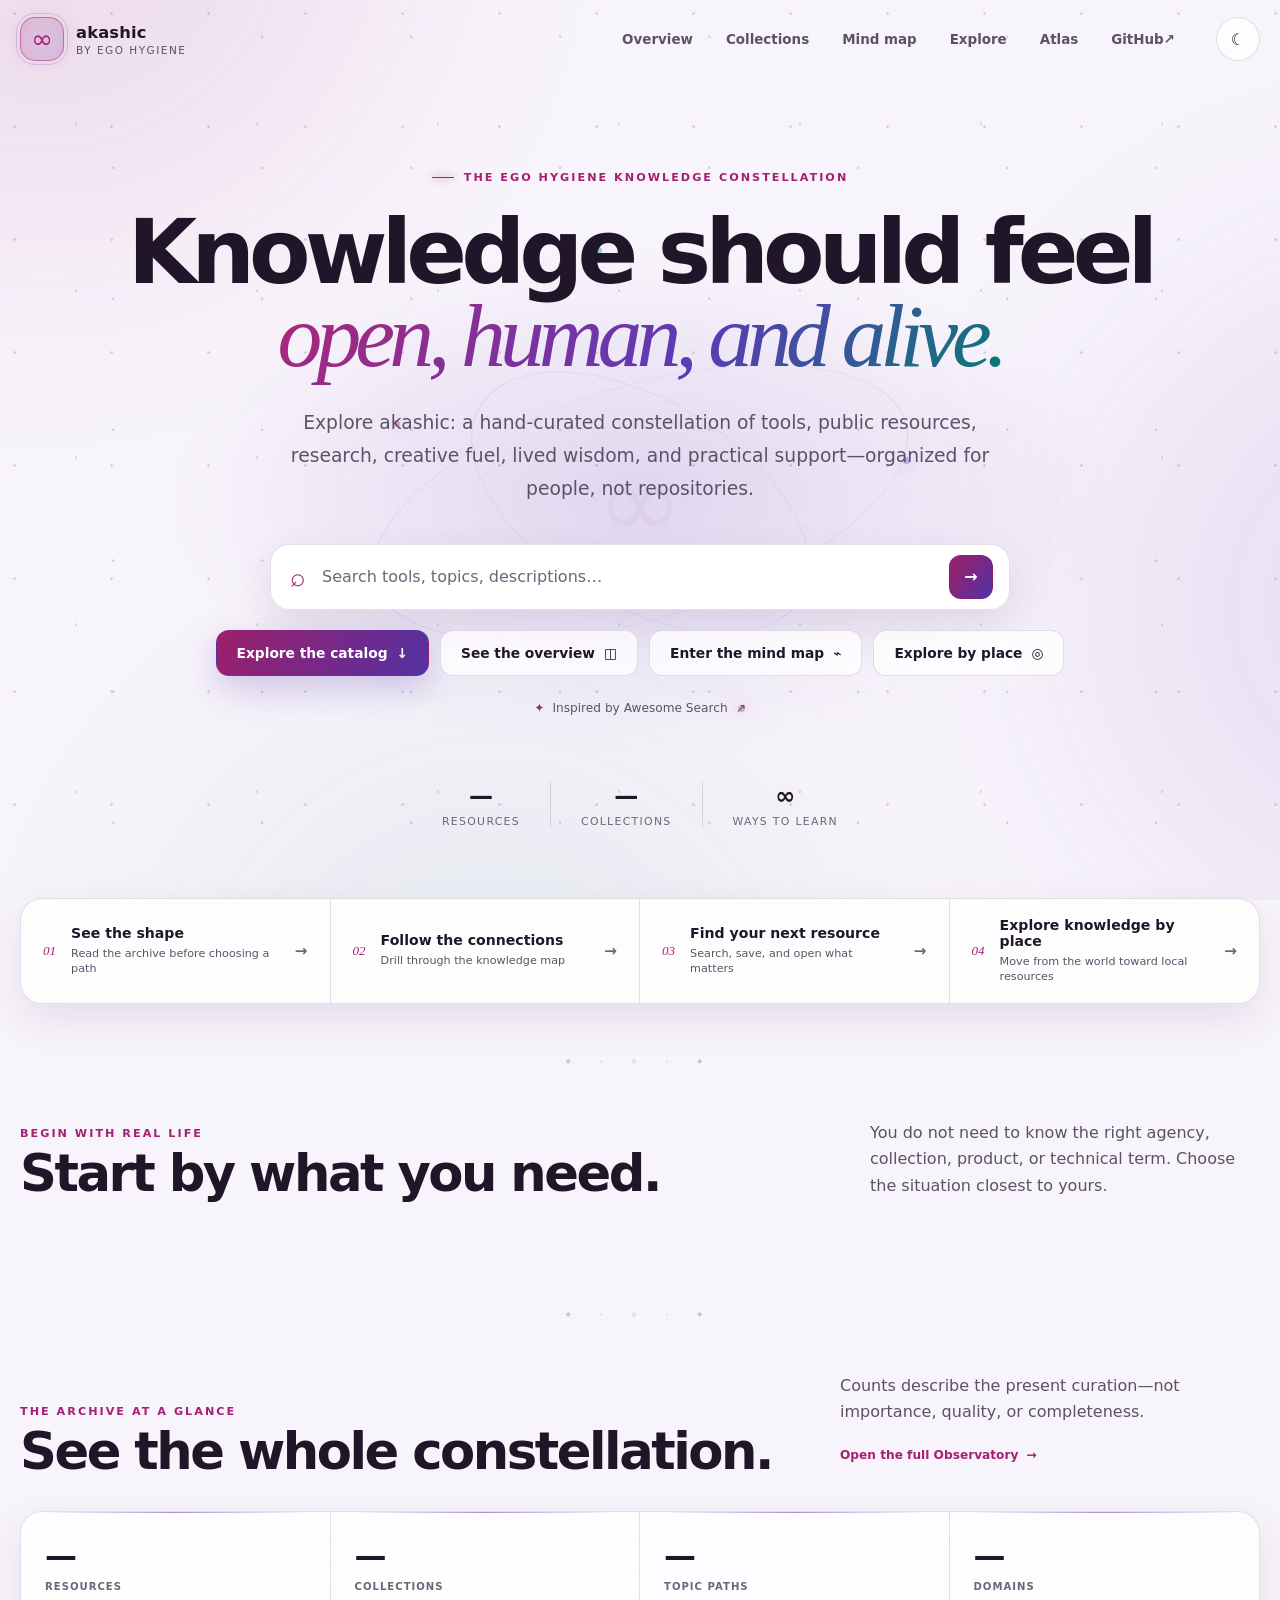
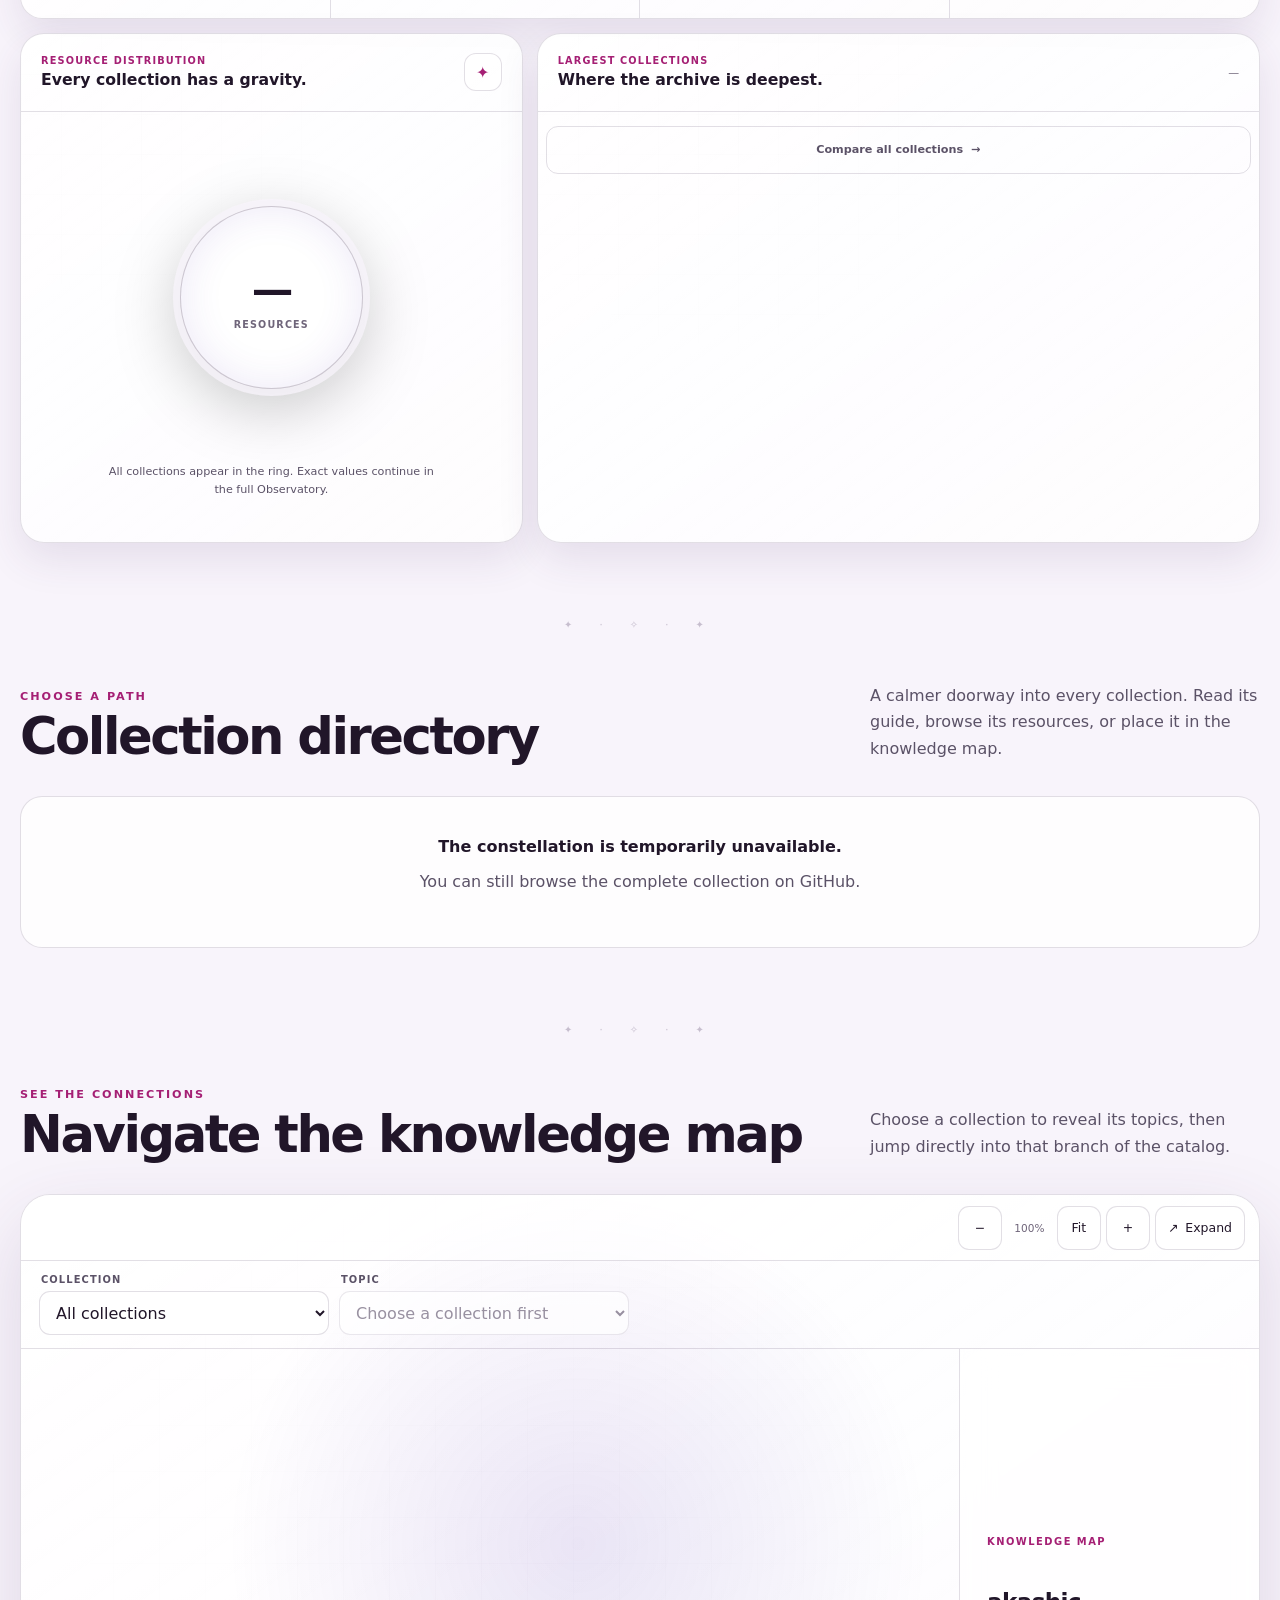
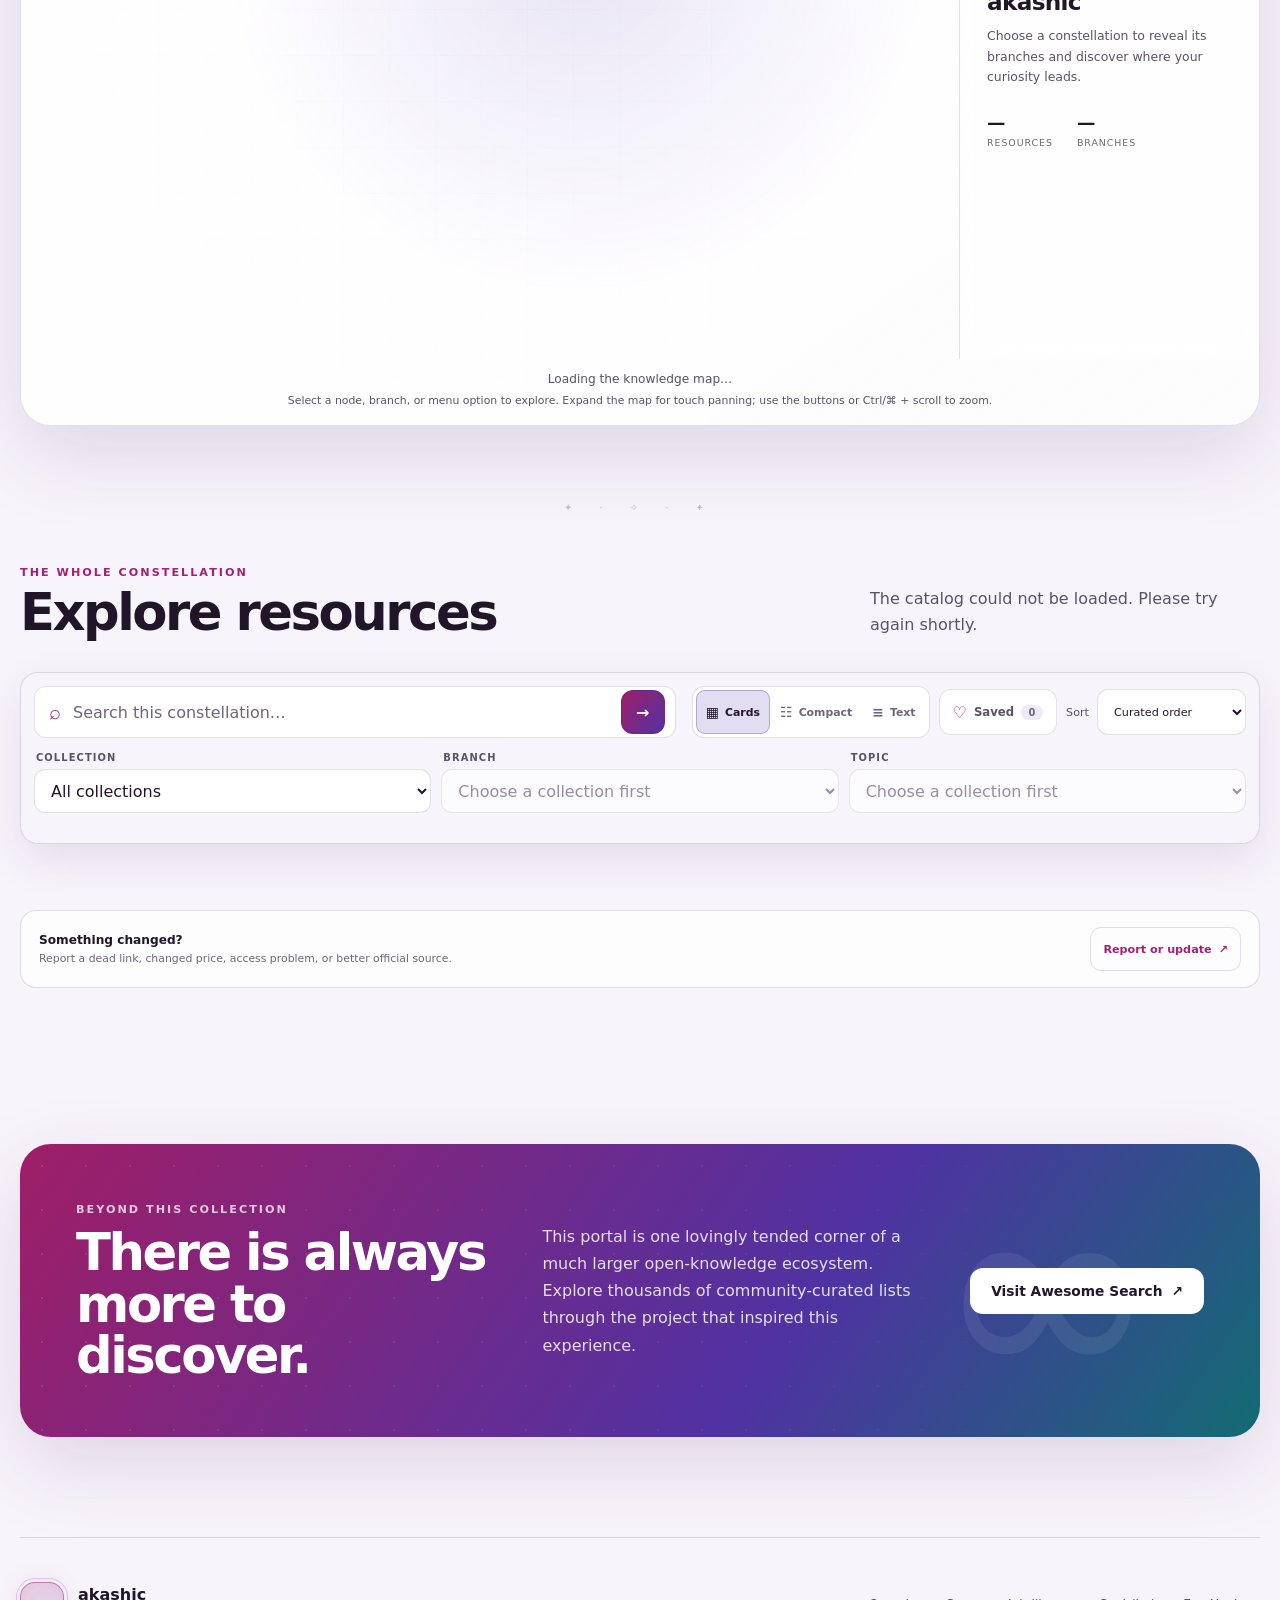
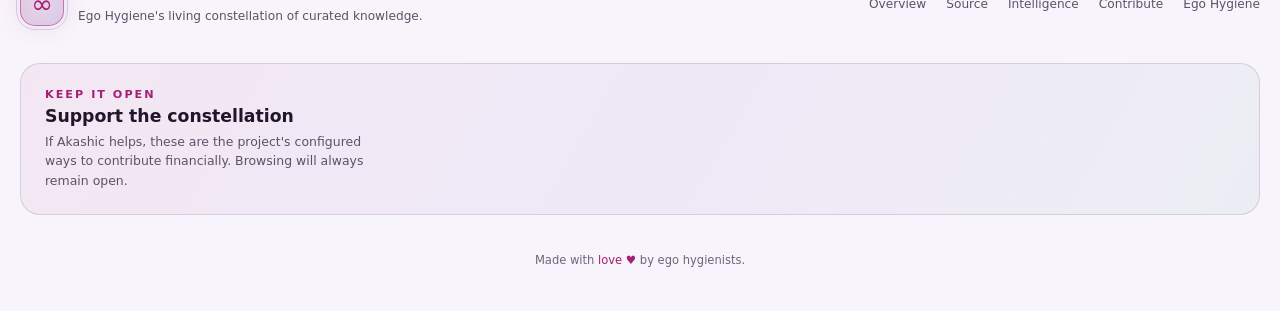
==== commit adbb9808: "Add need-first navigation and collection guides" ====
--- a/site/index.html
+++ b/site/index.html
@@ -78,6 +78,14 @@
         <a href="atlas.html"><span>04</span><div><strong>Explore knowledge by place</strong><small>Move from the world toward local resources</small></div><b aria-hidden="true">→</b></a>
       </nav>
 
+      <section class="need-first-section" id="needs" aria-labelledby="needs-title">
+        <div class="section-heading">
+          <div><p class="kicker">Begin with real life</p><h2 id="needs-title">Start by what you need.</h2></div>
+          <p>You do not need to know the right agency, collection, product, or technical term. Choose the situation closest to yours.</p>
+        </div>
+        <div class="need-paths" id="need-paths" aria-label="Start by what you need"></div>
+      </section>
+
       <section class="overview-preview" id="overview-preview" aria-labelledby="overview-preview-title">
         <div class="section-heading overview-preview-heading">
           <div><p class="kicker">The archive at a glance</p><h2 id="overview-preview-title">See the whole constellation.</h2></div>
@@ -110,7 +118,7 @@
       <section class="collections-section" id="collections" aria-labelledby="collections-title">
         <div class="section-heading">
           <div><p class="kicker">Choose a path</p><h2 id="collections-title">Collection directory</h2></div>
-          <p>A compact way into every collection. Browse its resources or place it in the knowledge map.</p>
+          <p>A calmer doorway into every collection. Read its guide, browse its resources, or place it in the knowledge map.</p>
         </div>
         <div class="collection-grid" id="collection-grid"></div>
       </section>
@@ -161,6 +169,17 @@
         </div>
         <p class="collection-advisory" id="catalog-advisory" hidden></p>
         <div class="catalog-context" id="catalog-context" hidden></div>
+        <details class="collection-guide" id="collection-guide" hidden>
+          <summary><span>Collection guide</span><strong id="collection-guide-title">Orientation before links</strong><b aria-hidden="true">＋</b></summary>
+          <div class="collection-guide-panel">
+            <div class="collection-guide-meta">
+              <p>Preserved from the canonical Markdown guide.</p>
+              <div><a id="collection-guide-source" href="https://github.com/egohygiene/akashic" target="_blank" rel="noreferrer">Read the source <span aria-hidden="true">↗</span></a><a href="https://github.com/egohygiene/akashic/issues/new?template=resource-update.yml" target="_blank" rel="noreferrer">Report or update <span aria-hidden="true">↗</span></a></div>
+            </div>
+            <div class="collection-guide-content" id="collection-guide-content" lang="en"></div>
+            <nav class="related-paths" id="related-paths" aria-label="Related Akashic paths" hidden><span>Related paths</span><div></div></nav>
+          </div>
+        </details>
         <div class="catalog-toolbar" id="catalog-toolbar">
           <form class="catalog-search" id="catalog-search-form" role="search" aria-label="Search the resource catalog">
             <label class="sr-only" for="catalog-search-input">Search the resource catalog</label><span aria-hidden="true">⌕</span>
@@ -172,19 +191,26 @@
             <div class="view-switch" role="group" aria-label="Resource layout">
               <button type="button" id="view-cards" data-catalog-view="cards" aria-pressed="true"><span aria-hidden="true">▦</span> Cards</button>
               <button type="button" id="view-list" data-catalog-view="list" aria-pressed="false"><span aria-hidden="true">☷</span> Compact</button>
+              <button type="button" id="view-text" data-catalog-view="text" aria-pressed="false"><span aria-hidden="true">≡</span> Text</button>
             </div>
             <button class="saved-filter" id="saved-filter" type="button" aria-pressed="false"><span aria-hidden="true">♡</span> Saved <b id="saved-count">0</b></button>
             <label class="sort-control"><span>Sort</span><select id="sort-select"><option value="featured">Curated order</option><option value="az">A–Z</option><option value="za">Z–A</option></select></label>
           </div>
-          <label class="mobile-collection-select"><span>Collection</span><select id="catalog-collection-select"><option value="all">All collections</option></select></label>
+          <div class="catalog-taxonomy-controls">
+            <label><span>Collection</span><select id="catalog-collection-select"><option value="all">All collections</option></select></label>
+            <label><span>Branch</span><select id="catalog-branch-select" disabled><option value="">Choose a collection first</option></select></label>
+            <label><span>Topic</span><select id="catalog-topic-select" disabled><option value="">Choose a collection first</option></select></label>
+          </div>
           <div class="filter-row" id="filter-row" role="group" aria-label="Filter by collection"></div>
         </div>
         <div class="resource-grid" id="resource-grid"></div>
         <div class="empty-state" id="empty-state" hidden>
           <span aria-hidden="true">✦</span><h3>No matching stars yet</h3><p>Try another phrase or choose a different collection.</p>
+          <div class="empty-suggestions" id="empty-suggestions" aria-label="Suggested searches"></div>
           <button class="button button-primary" id="clear-search" type="button">Clear filters</button>
         </div>
         <button class="load-more" id="load-more" type="button" hidden>Show more resources</button>
+        <aside class="catalog-maintenance"><div><strong>Something changed?</strong><span>Report a dead link, changed price, access problem, or better official source.</span></div><a href="https://github.com/egohygiene/akashic/issues/new?template=resource-update.yml" target="_blank" rel="noreferrer">Report or update <span aria-hidden="true">↗</span></a></aside>
       </section>
 
       <section class="more-knowledge" aria-labelledby="more-title">
--- a/site/styles.css
+++ b/site/styles.css
@@ -150,12 +150,22 @@
 .journey-nav b { color: var(--faint); font-size: .95rem; transition: transform .2s ease, color .2s ease; }
 .journey-nav a:hover b { transform: translateX(4px); color: var(--pink); }
 
-.overview-preview, .collections-section, .mind-map-section, .catalog-section { position: relative; padding: 116px 0 24px; scroll-margin-top: 76px; }
-.overview-preview::before, .collections-section::before, .mind-map-section::before, .catalog-section::before { content: "✦  ·  ✧  ·  ✦"; position: absolute; top: 52px; left: 50%; transform: translateX(-50%); color: var(--line-strong); letter-spacing: .75rem; font-size: .62rem; }
+.need-first-section, .overview-preview, .collections-section, .mind-map-section, .catalog-section { position: relative; padding: 116px 0 24px; scroll-margin-top: 76px; }
+.need-first-section::before, .overview-preview::before, .collections-section::before, .mind-map-section::before, .catalog-section::before { content: "✦  ·  ✧  ·  ✦"; position: absolute; top: 52px; left: 50%; transform: translateX(-50%); color: var(--line-strong); letter-spacing: .75rem; font-size: .62rem; }
 .section-heading, .catalog-heading { display: flex; justify-content: space-between; gap: 40px; align-items: end; margin-bottom: 34px; }
 .section-heading h2, .catalog-heading h2, .more-knowledge h2 { margin: 8px 0 0; font-size: clamp(2.1rem, 4vw, 3.55rem); letter-spacing: -.048em; line-height: 1; }
 .section-heading > p, .catalog-heading > p { max-width: 390px; margin: 0; color: var(--muted); line-height: 1.65; }
 .kicker { margin: 0; }
+
+.need-paths { display: grid; grid-template-columns: repeat(3, minmax(0, 1fr)); gap: 13px; }
+.need-paths button { min-width: 0; min-height: 104px; display: grid; grid-template-columns: 44px minmax(0, 1fr) auto; gap: 14px; align-items: center; padding: 18px 19px; border: 1px solid var(--line); border-radius: 18px; background: linear-gradient(145deg, color-mix(in srgb, var(--surface-raised), transparent 9%), var(--surface)); color: var(--text); text-align: left; cursor: pointer; box-shadow: inset 0 1px color-mix(in srgb, white, transparent 95%); transition: transform .18s ease, border-color .18s ease, background .18s ease; }
+.need-paths button > span:first-child { width: 44px; height: 44px; display: grid; place-items: center; border: 1px solid color-mix(in srgb, var(--pink), transparent 68%); border-radius: 13px; background: color-mix(in srgb, var(--pink), transparent 90%); color: var(--pink); font-size: 1.05rem; }
+.need-paths strong, .need-paths small { display: block; }
+.need-paths strong { font-size: .84rem; }
+.need-paths small { margin-top: 5px; color: var(--muted); font-size: .68rem; line-height: 1.45; }
+.need-paths b { color: var(--faint); }
+.need-paths button:hover, .need-paths button:focus-visible { transform: translateY(-2px); border-color: color-mix(in srgb, var(--pink), transparent 45%); background: color-mix(in srgb, var(--pink), var(--surface) 5%); }
+.need-paths button:hover b { color: var(--pink); }
 
 .overview-preview-intro { max-width: 420px; }
 .overview-preview-intro p { margin: 0; color: var(--muted); line-height: 1.65; }
@@ -201,21 +211,21 @@
 .overview-chart-action { position: relative; z-index: 1; min-height: 48px; display: flex; align-items: center; justify-content: center; gap: 8px; margin: 8px; border: 1px solid var(--line); border-radius: 12px; color: var(--muted); font-size: .7rem; font-weight: 750; text-decoration: none; }
 .overview-chart-action:hover { border-color: var(--violet); color: var(--text); }
 
-.collection-grid { display: grid; grid-template-columns: repeat(3, minmax(0, 1fr)); gap: 1px; overflow: hidden; border: 1px solid var(--line); border-radius: 24px; background: var(--line); box-shadow: var(--shadow-soft); }
-.collection-path { position: relative; min-width: 0; min-height: 170px; display: flex; flex-direction: column; gap: 9px; padding: 15px 16px; overflow: hidden; background: var(--surface); box-shadow: inset 0 1px color-mix(in srgb, white, transparent 95%); transition: background .2s ease, box-shadow .2s ease; animation: cardReveal .38s both; animation-delay: var(--card-delay); }
-.collection-path::before { content: ""; position: absolute; top: 15px; bottom: 15px; left: 0; width: 2px; background: linear-gradient(transparent, var(--card-color), transparent); opacity: .72; }
-.collection-path:hover, .collection-path:focus-within { background: color-mix(in srgb, var(--card-color), var(--surface) 95%); box-shadow: inset 3px 0 color-mix(in srgb, var(--card-color), transparent 20%); }
-.collection-path-heading { display: grid; grid-template-columns: 40px minmax(0, 1fr); gap: 11px; align-items: center; }
-.collection-icon { width: 40px; height: 40px; display: grid; place-items: center; border: 1px solid color-mix(in srgb, var(--card-color), transparent 68%); border-radius: 12px; background: color-mix(in srgb, var(--card-color), transparent 88%); color: var(--card-color); font-size: 1.14rem; }
+.collection-grid { display: grid; grid-template-columns: repeat(3, minmax(0, 1fr)); gap: 15px; }
+.collection-path { position: relative; min-width: 0; min-height: 242px; display: flex; flex-direction: column; gap: 15px; padding: 22px; overflow: hidden; border: 1px solid var(--line); border-radius: 21px; background: linear-gradient(145deg, color-mix(in srgb, var(--surface-raised), transparent 9%), var(--surface)); box-shadow: inset 0 1px color-mix(in srgb, white, transparent 95%), var(--shadow-soft); transition: transform .2s ease, border-color .2s ease, background .2s ease, box-shadow .2s ease; animation: cardReveal .38s both; animation-delay: var(--card-delay); }
+.collection-path::before { content: ""; position: absolute; top: 0; left: 15%; right: 15%; height: 1px; background: linear-gradient(90deg, transparent, var(--card-color), transparent); opacity: .72; }
+.collection-path:hover, .collection-path:focus-within { transform: translateY(-3px); border-color: color-mix(in srgb, var(--card-color), transparent 52%); background: color-mix(in srgb, var(--card-color), var(--surface) 5%); box-shadow: 0 18px 48px color-mix(in srgb, var(--card-color), transparent 92%); }
+.collection-path-heading { display: grid; grid-template-columns: 48px minmax(0, 1fr); gap: 14px; align-items: center; }
+.collection-icon { width: 48px; height: 48px; display: grid; place-items: center; border: 1px solid color-mix(in srgb, var(--card-color), transparent 64%); border-radius: 14px; background: color-mix(in srgb, var(--card-color), transparent 87%); color: var(--card-color); font-size: 1.2rem; }
 .collection-number { display: block; margin-bottom: 2px; color: var(--faint); font-family: Georgia, serif; font-style: italic; font-size: .62rem; }
-.collection-path h3 { overflow: hidden; margin: 0; font-size: .88rem; line-height: 1.25; white-space: nowrap; text-overflow: ellipsis; }
-.collection-path > p { flex: 1; display: -webkit-box; overflow: hidden; margin: 0; color: var(--muted); font-size: .7rem; line-height: 1.48; -webkit-line-clamp: 2; -webkit-box-orient: vertical; }
-.collection-path-footer { display: flex; align-items: end; justify-content: space-between; gap: 10px; }
-.collection-meta { min-width: 0; color: var(--faint); font-size: .58rem; line-height: 1.45; }
+.collection-path h3 { display: -webkit-box; overflow: hidden; margin: 0; font-size: .98rem; line-height: 1.28; -webkit-box-orient: vertical; -webkit-line-clamp: 2; }
+.collection-path > p { flex: 1; display: -webkit-box; overflow: hidden; margin: 0; color: var(--muted); font-size: .76rem; line-height: 1.58; -webkit-line-clamp: 3; -webkit-box-orient: vertical; }
+.collection-path-footer { display: flex; align-items: center; justify-content: space-between; gap: 13px; padding-top: 2px; }
+.collection-meta { min-width: 0; color: var(--faint); font-size: .62rem; line-height: 1.5; }
 .collection-meta span { display: block; white-space: nowrap; }
-.collection-actions { flex: 0 0 auto; display: flex; gap: 5px; }
-.collection-actions button { min-width: 52px; min-height: 44px; padding: 0 8px; border: 1px solid var(--line); border-radius: 10px; background: color-mix(in srgb, var(--surface-solid), transparent 24%); color: var(--muted); cursor: pointer; font-size: .67rem; font-weight: 750; }
-.collection-actions button:first-child { background: color-mix(in srgb, var(--card-color), transparent 84%); border-color: color-mix(in srgb, var(--card-color), transparent 65%); color: var(--text); }
+.collection-actions { min-width: 0; flex: 0 1 auto; display: flex; gap: 7px; }
+.collection-actions button { min-width: 60px; min-height: 46px; padding: 0 10px; border: 1px solid var(--line); border-radius: 11px; background: color-mix(in srgb, var(--surface-solid), transparent 18%); color: var(--muted); cursor: pointer; font-size: .69rem; font-weight: 750; }
+.collection-actions button[data-browse-category] { background: color-mix(in srgb, var(--card-color), transparent 84%); border-color: color-mix(in srgb, var(--card-color), transparent 62%); color: var(--text); }
 .collection-actions button:hover { border-color: var(--card-color); color: var(--text); }
 
 .mind-map-shell { position: relative; overflow: hidden; border: 1px solid var(--line); border-radius: 30px; background: radial-gradient(circle at 45% 42%, color-mix(in srgb, var(--violet), transparent 87%), transparent 42%), linear-gradient(145deg, color-mix(in srgb, var(--surface-raised), transparent 6%), var(--surface)); box-shadow: var(--shadow); }
@@ -234,8 +244,9 @@
 .map-controls output { width: 45px; color: var(--faint); text-align: center; font-size: .66rem; }
 .map-selectors { position: relative; z-index: 2; display: flex; align-items: end; gap: 10px; padding: 13px 18px; border-bottom: 1px solid var(--line); }
 .map-selectors label { min-width: 0; flex: 0 1 290px; }
-.map-selectors label > span, .mobile-collection-select > span { display: block; margin: 0 0 6px 2px; color: var(--muted); font-size: .62rem; font-weight: 780; text-transform: uppercase; letter-spacing: .11em; }
-.map-selectors select, .sort-control select, .mobile-collection-select select { width: 100%; min-height: 44px; padding: 0 36px 0 12px; border: 1px solid var(--line); border-radius: 11px; background: var(--surface-solid); color: var(--text); }
+.map-selectors label > span, .catalog-taxonomy-controls label > span { display: block; margin: 0 0 6px 2px; color: var(--muted); font-size: .62rem; font-weight: 780; text-transform: uppercase; letter-spacing: .11em; }
+.map-selectors select, .sort-control select, .catalog-taxonomy-controls select { width: 100%; min-height: 44px; padding: 0 36px 0 12px; border: 1px solid var(--line); border-radius: 11px; background: var(--surface-solid); color: var(--text); }
+.catalog-taxonomy-controls select:disabled,
 .map-selectors select:disabled { color: var(--faint); opacity: .7; }
 .map-back { min-height: 44px; padding: 0 12px; border: 0; background: transparent; color: var(--pink); cursor: pointer; font-size: .73rem; }
 .mind-map-layout { position: relative; z-index: 1; display: grid; grid-template-columns: minmax(0, 1fr) 300px; min-height: 610px; }
@@ -303,7 +314,43 @@
 .context-path > span { flex: 0 0 auto; color: var(--faint); font-size: .68rem; text-transform: uppercase; letter-spacing: .09em; }
 .context-path button { min-height: 30px; flex: 0 0 auto; padding: 0 10px; border: 1px solid var(--line); border-radius: 999px; background: var(--surface-solid); color: var(--text); cursor: pointer; font-size: .7rem; }
 .context-path button::after { content: " ×"; color: var(--faint); }
-.catalog-context > a { flex: 0 0 auto; min-height: 36px; display: inline-flex; align-items: center; gap: 7px; padding: 0 10px; color: var(--pink); font-size: .7rem; text-decoration: none; }
+.context-actions { flex: 0 0 auto; display: flex; align-items: center; gap: 4px; }
+.context-actions a { min-height: 36px; display: inline-flex; align-items: center; gap: 7px; padding: 0 9px; border-radius: 9px; color: var(--pink); font-size: .68rem; text-decoration: none; }
+.context-actions a:hover { background: var(--surface-hover); color: var(--text); }
+.collection-guide { margin: -1px 0 20px; overflow: hidden; border: 1px solid color-mix(in srgb, var(--violet), transparent 65%); border-radius: 19px; background: color-mix(in srgb, var(--surface), transparent 3%); box-shadow: var(--shadow-soft); }
+.collection-guide > summary { min-height: 74px; display: grid; grid-template-columns: auto minmax(0, 1fr) auto; gap: 13px; align-items: center; padding: 14px 18px; cursor: pointer; list-style: none; }
+.collection-guide > summary::-webkit-details-marker { display: none; }
+.collection-guide > summary > span { color: var(--pink); font-size: .62rem; font-weight: 800; letter-spacing: .13em; text-transform: uppercase; }
+.collection-guide > summary strong { min-width: 0; overflow: hidden; font-size: .86rem; white-space: nowrap; text-overflow: ellipsis; }
+.collection-guide > summary b { width: 42px; height: 42px; display: grid; place-items: center; border: 1px solid var(--line); border-radius: 12px; color: var(--muted); font-size: 1rem; transition: transform .2s ease; }
+.collection-guide[open] > summary { border-bottom: 1px solid var(--line); background: color-mix(in srgb, var(--violet), transparent 93%); }
+.collection-guide[open] > summary b { transform: rotate(45deg); color: var(--pink); }
+.collection-guide-panel { padding: 0 24px 28px; }
+.collection-guide-meta { min-height: 66px; display: flex; align-items: center; justify-content: space-between; gap: 20px; border-bottom: 1px solid var(--line); }
+.collection-guide-meta p { margin: 0; color: var(--faint); font-size: .68rem; }
+.collection-guide-meta > div { display: flex; gap: 5px; }
+.collection-guide-meta a { min-height: 42px; display: inline-flex; align-items: center; gap: 6px; padding: 0 10px; border-radius: 10px; color: var(--pink); font-size: .68rem; font-weight: 720; text-decoration: none; }
+.collection-guide-meta a:hover { background: var(--surface-hover); color: var(--text); }
+.collection-guide-content { max-width: 1050px; margin: 0 auto; padding: 20px 0 3px; color: var(--muted); font-size: .78rem; line-height: 1.68; }
+.collection-guide-content h3 { margin: 28px 0 12px; color: var(--text); font-size: 1.42rem; letter-spacing: -.025em; }
+.collection-guide-content h4 { margin: 24px 0 10px; color: var(--text); font-size: 1rem; }
+.collection-guide-content p { margin: 10px 0; }
+.collection-guide-content a { color: var(--pink); }
+.collection-guide-content ul, .collection-guide-content ol { margin: 12px 0; padding-left: 24px; }
+.collection-guide-content li + li { margin-top: 8px; }
+.guide-warning { margin: 0 0 17px; padding: 15px 17px; border: 1px solid color-mix(in srgb, var(--pink), transparent 57%); border-radius: 13px; background: color-mix(in srgb, var(--pink), transparent 92%); color: var(--text); }
+.guide-table-wrap { max-width: 100%; overflow-x: auto; margin: 14px 0 20px; border: 1px solid var(--line); border-radius: 13px; }
+.guide-table-wrap:focus-visible { outline-offset: 2px; }
+.guide-table-wrap table { width: 100%; min-width: 700px; border-collapse: collapse; }
+.guide-table-wrap th, .guide-table-wrap td { padding: 12px 13px; border-right: 1px solid var(--line); border-bottom: 1px solid var(--line); text-align: left; vertical-align: top; }
+.guide-table-wrap th:last-child, .guide-table-wrap td:last-child { border-right: 0; }
+.guide-table-wrap tr:last-child td { border-bottom: 0; }
+.guide-table-wrap th { background: color-mix(in srgb, var(--surface-solid), transparent 18%); color: var(--text); font-size: .68rem; }
+.related-paths { display: grid; grid-template-columns: auto minmax(0, 1fr); gap: 15px; align-items: start; margin-top: 24px; padding-top: 18px; border-top: 1px solid var(--line); }
+.related-paths > span { padding-top: 12px; color: var(--faint); font-size: .62rem; font-weight: 800; letter-spacing: .1em; text-transform: uppercase; }
+.related-paths > div { display: flex; flex-wrap: wrap; gap: 7px; }
+.related-paths button { min-height: 42px; padding: 0 11px; border: 1px solid var(--line); border-radius: 10px; background: var(--surface-solid); color: var(--muted); cursor: pointer; font-size: .68rem; }
+.related-paths button:hover { border-color: var(--violet); color: var(--text); }
 .catalog-toolbar { position: sticky; z-index: 100; top: 86px; display: grid; grid-template-columns: minmax(240px, 1fr) auto; gap: 12px 16px; margin-bottom: 28px; padding: 13px; border: 1px solid var(--line); border-radius: 18px; background: color-mix(in srgb, var(--bg), transparent 8%); box-shadow: var(--shadow-soft); backdrop-filter: blur(20px) saturate(130%); -webkit-backdrop-filter: blur(20px) saturate(130%); }
 .catalog-toolbar > * { min-width: 0; }
 .catalog-search { min-height: 46px; gap: 10px; padding: 0 10px 0 14px; border-radius: 12px; box-shadow: none; }
@@ -320,7 +367,8 @@
 .saved-filter[aria-pressed="true"] { border-color: var(--pink); background: color-mix(in srgb, var(--pink), transparent 88%); color: var(--text); }
 .sort-control { display: flex; align-items: center; gap: 8px; color: var(--muted); font-size: .7rem; white-space: nowrap; }
 .sort-control select { min-height: 46px; min-width: 145px; }
-.mobile-collection-select { display: none; }
+.catalog-taxonomy-controls { grid-column: 1 / -1; display: grid; grid-template-columns: repeat(3, minmax(0, 1fr)); gap: 10px; padding-top: 2px; }
+.catalog-taxonomy-controls label { min-width: 0; }
 .filter-row { grid-column: 1 / -1; display: flex; flex-wrap: nowrap; gap: 7px; overflow-x: auto; padding: 2px 1px 3px; scrollbar-width: thin; mask-image: linear-gradient(90deg, transparent 0, black 8px, black calc(100% - 18px), transparent); }
 .filter-chip { min-height: 44px; flex: 0 0 auto; padding: 0 13px; border: 1px solid var(--line); border-radius: 999px; background: var(--surface); color: var(--muted); cursor: pointer; font-size: .72rem; transition: color .18s ease, border-color .18s ease, background .18s ease; }
 .filter-chip:hover { border-color: color-mix(in srgb, var(--chip-color), transparent 45%); color: var(--text); }
@@ -346,10 +394,10 @@
 .resource-labels li { padding: 4px 7px; border: 1px solid color-mix(in srgb, var(--category-color), transparent 70%); border-radius: 999px; background: color-mix(in srgb, var(--category-color), transparent 91%); color: var(--text); font-size: .58rem; font-weight: 720; line-height: 1; }
 .resource-card p { flex: 1; margin: 0 0 20px; color: var(--muted); font-size: .78rem; line-height: 1.62; }
 .resource-footer { display: flex; align-items: end; justify-content: space-between; gap: 12px; }
-.resource-taxonomy { min-width: 0; }
-.resource-taxonomy span { display: block; overflow: hidden; white-space: nowrap; text-overflow: ellipsis; }
-.resource-taxonomy span:first-child { color: var(--violet); font-size: .68rem; }
-.resource-taxonomy span:not(:first-child) { margin-top: 3px; color: var(--faint); font-size: .63rem; }
+.resource-taxonomy { position: relative; z-index: 3; min-width: 0; display: flex; flex-direction: column; align-items: flex-start; }
+.resource-taxonomy button { max-width: 100%; min-height: 28px; overflow: hidden; padding: 0 5px; border: 0; border-radius: 6px; background: transparent; color: var(--faint); cursor: pointer; font-size: .63rem; text-align: left; white-space: nowrap; text-overflow: ellipsis; }
+.resource-taxonomy button:first-child { color: var(--violet); font-size: .68rem; }
+.resource-taxonomy button:hover { background: var(--surface-hover); color: var(--text); }
 .visit-link { width: 44px; height: 44px; flex: 0 0 auto; display: grid; place-items: center; border: 1px solid var(--line); border-radius: 12px; text-decoration: none; transition: color .18s ease, border-color .18s ease, transform .18s ease; }
 .resource-card:hover .visit-link, .resource-card:focus-within .visit-link { transform: translate(2px, -2px); border-color: var(--category-color); color: var(--pink); }
 .resource-grid.is-compact { grid-template-columns: 1fr; gap: 8px; }
@@ -362,12 +410,31 @@
 .resource-grid.is-compact .resource-labels { grid-area: labels; align-self: start; margin: 5px 0 0; }
 .resource-grid.is-compact .resource-card p { grid-area: description; display: -webkit-box; align-self: center; overflow: hidden; margin: 0; font-size: .73rem; -webkit-box-orient: vertical; -webkit-line-clamp: 2; }
 .resource-grid.is-compact .resource-footer { grid-area: footer; align-self: stretch; padding-left: 18px; border-left: 1px solid var(--line); }
+.resource-grid.is-text { grid-template-columns: 1fr; gap: 0; border-top: 1px solid var(--line); }
+.resource-grid.is-text .resource-card { min-height: 0; display: grid; grid-template-columns: minmax(190px, .65fr) minmax(0, 1.5fr) minmax(180px, .55fr); grid-template-areas: "title description footer" "top description footer" "labels description footer"; gap: 3px 26px; align-items: start; padding: 22px 3px; border: 0; border-bottom: 1px solid var(--line); border-radius: 0; background: transparent; box-shadow: none; animation: none; }
+.resource-grid.is-text .resource-card::before { display: none; }
+.resource-grid.is-text .resource-card:hover, .resource-grid.is-text .resource-card:focus-within { transform: none; background: color-mix(in srgb, var(--category-color), transparent 96%); box-shadow: none; }
+.resource-grid.is-text .resource-top { grid-area: top; }
+.resource-grid.is-text .favorite { margin: -8px 0 0 auto; }
+.resource-grid.is-text .resource-card h3 { grid-area: title; margin: 0 0 4px; font-size: .93rem; }
+.resource-grid.is-text .resource-labels { grid-area: labels; margin: 5px 0 0; }
+.resource-grid.is-text .resource-card p { grid-area: description; margin: 0; font-size: .77rem; line-height: 1.65; }
+.resource-grid.is-text .resource-footer { grid-area: footer; align-self: stretch; padding-left: 18px; border-left: 1px solid var(--line); }
 .load-more { min-height: 48px; display: block; margin: 34px auto 0; padding: 0 24px; border: 1px solid var(--line); border-radius: 13px; background: var(--surface); color: var(--text); cursor: pointer; font-weight: 700; }
 .load-more:hover { border-color: var(--violet); }
 .empty-state { padding: 82px 20px; border: 1px dashed var(--line-strong); border-radius: var(--radius); text-align: center; }
 .empty-state > span { color: var(--pink); font-size: 2rem; }
 .empty-state h3 { margin: 12px 0 6px; font-size: 1.5rem; }
 .empty-state p { color: var(--muted); }
+.empty-suggestions { display: flex; flex-wrap: wrap; justify-content: center; gap: 7px; margin: 18px auto 20px; }
+.empty-suggestions button { min-height: 42px; padding: 0 12px; border: 1px solid var(--line); border-radius: 999px; background: var(--surface-solid); color: var(--muted); cursor: pointer; font-size: .7rem; }
+.empty-suggestions button:hover { border-color: var(--violet); color: var(--text); }
+.catalog-maintenance { min-height: 78px; display: flex; align-items: center; justify-content: space-between; gap: 20px; margin-top: 38px; padding: 16px 18px; border: 1px solid var(--line); border-radius: 16px; background: var(--surface); }
+.catalog-maintenance strong, .catalog-maintenance span { display: block; }
+.catalog-maintenance strong { font-size: .76rem; }
+.catalog-maintenance div > span { margin-top: 4px; color: var(--faint); font-size: .68rem; line-height: 1.45; }
+.catalog-maintenance > a { min-height: 44px; flex: 0 0 auto; display: inline-flex; align-items: center; gap: 7px; padding: 0 12px; border: 1px solid var(--line); border-radius: 11px; color: var(--pink); font-size: .7rem; font-weight: 730; text-decoration: none; }
+.catalog-maintenance > a:hover { border-color: var(--pink); color: var(--text); }
 .load-error { grid-column: 1 / -1; padding: 40px; border: 1px solid var(--line); border-radius: var(--radius); background: var(--surface); text-align: center; }
 .load-error p { color: var(--muted); }
 
@@ -419,6 +486,7 @@
   .desktop-nav { gap: 0; }
   .desktop-nav a { padding-inline: 10px; }
   .collection-grid, .resource-grid { grid-template-columns: repeat(2, 1fr); }
+  .need-paths { grid-template-columns: repeat(2, minmax(0, 1fr)); }
   .overview-preview-charts { grid-template-columns: 1fr; }
   .overview-donut-stage { min-height: 400px; }
   .journey-nav { grid-template-columns: 1fr; }
@@ -466,8 +534,8 @@
   .stats div { min-width: 0; padding: 0 16px; }
   .stats dt { font-size: 1.2rem; }
   .stats dd { font-size: .56rem; }
-  .overview-preview, .collections-section, .mind-map-section, .catalog-section { padding-top: 92px; }
-  .overview-preview::before, .collections-section::before, .mind-map-section::before, .catalog-section::before { top: 38px; }
+  .need-first-section, .overview-preview, .collections-section, .mind-map-section, .catalog-section { padding-top: 92px; }
+  .need-first-section::before, .overview-preview::before, .collections-section::before, .mind-map-section::before, .catalog-section::before { top: 38px; }
   .section-heading, .catalog-heading { display: block; }
   .section-heading > p, .catalog-heading > p { margin-top: 12px; }
   .overview-preview-intro { max-width: none; margin-top: 12px; }
@@ -477,11 +545,14 @@
   .overview-preview-metrics div:nth-child(-n + 2) { border-bottom: 1px solid var(--line); }
   .overview-donut-stage { min-height: 370px; padding: 24px; }
   .overview-distribution-donut { width: min(100%, 250px); }
-  .collection-grid { grid-template-columns: repeat(2, 1fr); gap: 1px; }
-  .collection-path { min-height: 164px; padding: 14px; }
-  .collection-path-footer { gap: 7px; }
-  .collection-meta span:last-child { display: none; }
-  .collection-actions button { min-width: 50px; padding-inline: 7px; }
+  .need-paths { grid-template-columns: 1fr; gap: 10px; }
+  .need-paths button { min-height: 96px; padding: 16px; }
+  .collection-grid { grid-template-columns: 1fr; gap: 13px; }
+  .collection-path { min-height: 0; gap: 14px; padding: 20px; }
+  .collection-path-footer { align-items: stretch; flex-direction: column; gap: 11px; }
+  .collection-meta { display: flex; gap: 12px; }
+  .collection-actions { display: grid; grid-template-columns: repeat(auto-fit, minmax(76px, 1fr)); width: 100%; }
+  .collection-actions button { min-width: 0; }
   .mind-map-toolbar { align-items: flex-start; flex-direction: column; padding: 12px 13px; }
   .map-breadcrumb { width: 100%; }
   .map-controls { width: 100%; }
@@ -504,7 +575,16 @@
   .mind-map-shell.is-expanded .map-selectors, .mind-map-shell.is-expanded .map-detail, .mind-map-shell.is-expanded .map-branch-list, .mind-map-shell.is-expanded .mind-map-status, .mind-map-shell.is-expanded .collection-advisory { display: none !important; }
   .mind-map-shell.is-expanded .mind-map-layout, .mind-map-shell.is-expanded .mind-map-canvas { min-height: 0; height: 100%; }
   .catalog-context { align-items: stretch; flex-direction: column; }
-  .catalog-context > a { align-self: flex-start; }
+  .context-actions { flex-wrap: wrap; }
+  .collection-guide-panel { padding: 0 16px 20px; }
+  .collection-guide > summary { grid-template-columns: 1fr auto; }
+  .collection-guide > summary > span { grid-column: 1; }
+  .collection-guide > summary strong { grid-column: 1; white-space: normal; }
+  .collection-guide > summary b { grid-column: 2; grid-row: 1 / 3; }
+  .collection-guide-meta { align-items: flex-start; flex-direction: column; padding: 14px 0; }
+  .collection-guide-meta > div { flex-wrap: wrap; }
+  .related-paths { grid-template-columns: 1fr; gap: 7px; }
+  .related-paths > span { padding-top: 0; }
   .catalog-toolbar { position: relative; top: auto; grid-template-columns: 1fr; padding: 11px; }
   .catalog-actions { justify-content: space-between; }
   .catalog-actions { flex-wrap: wrap; }
@@ -512,12 +592,17 @@
   .view-switch button { flex: 1; justify-content: center; }
   .sort-control { flex: 1; justify-content: end; }
   .sort-control select { min-width: 0; max-width: 170px; }
-  .mobile-collection-select { display: block; }
+  .catalog-taxonomy-controls { grid-template-columns: 1fr; }
   .filter-row { display: none; }
   .resource-grid.is-compact .resource-card { min-height: 0; grid-template-columns: 1fr; grid-template-areas: "top" "title" "labels" "description" "footer"; gap: 0; padding: 17px; }
   .resource-grid.is-compact .resource-card h3 { margin: 7px 0 8px; font-size: .94rem; }
   .resource-grid.is-compact .resource-card p { margin-bottom: 15px; -webkit-line-clamp: 3; }
   .resource-grid.is-compact .resource-footer { padding: 0; border-left: 0; }
+  .resource-grid.is-text .resource-card { grid-template-columns: 1fr; grid-template-areas: "top" "title" "labels" "description" "footer"; gap: 0; padding: 20px 2px; }
+  .resource-grid.is-text .resource-card h3 { margin: 7px 0 8px; }
+  .resource-grid.is-text .resource-card p { margin-bottom: 15px; }
+  .resource-grid.is-text .resource-footer { padding: 0; border-left: 0; }
+  .catalog-maintenance { align-items: flex-start; flex-direction: column; }
   .more-knowledge { padding: 34px 25px; }
   footer { grid-template-columns: 1fr; padding-bottom: 36px; }
   .footer-links { flex-wrap: wrap; }
@@ -525,8 +610,8 @@
 
 @media (max-width: 430px) {
   .brand > span:last-child { display: none; }
-  .collection-grid { grid-template-columns: 1fr; }
-  .collection-path { min-height: 158px; }
+  .collection-actions { grid-template-columns: 1fr; }
+  .collection-actions button { width: 100%; }
   .overview-bar-row { grid-template-columns: 26px 34px minmax(0, 1fr) auto 28px; gap: 7px; }
   .overview-bar-value { min-width: 52px; }
   .stats div { padding-inline: 11px; }
@@ -539,6 +624,30 @@
   .resource-grid { grid-template-columns: 1fr; }
 }
 
+@media print {
+  :root { color-scheme: light; }
+  body { background: #fff; color: #111; }
+  body::before, .akashic-field, .site-header, .mobile-dock, .scroll-progress, .hero, .journey-nav, .need-first-section, .overview-preview, .collections-section, .mind-map-section, .catalog-toolbar, .context-actions, .favorite, .visit-link, .load-more, .catalog-maintenance, footer { display: none !important; }
+  main { width: 100%; }
+  .catalog-section { padding: 0; }
+  .catalog-heading { margin-bottom: 16px; }
+  .catalog-context { border-color: #bbb; background: transparent; }
+  .collection-guide { break-inside: avoid; border-color: #bbb; box-shadow: none; }
+  .collection-guide > summary { display: none; }
+  .collection-guide .collection-guide-panel { display: block !important; }
+  .collection-guide-meta { display: none; }
+  .guide-warning { border-color: #999; background: #f5f5f5; color: #111; }
+  .guide-table-wrap { overflow: visible; border-color: #bbb; }
+  .guide-table-wrap table { min-width: 0; }
+  .resource-grid, .resource-grid.is-compact, .resource-grid.is-text { display: block; border-top: 1px solid #bbb; }
+  .resource-card, .resource-grid.is-compact .resource-card, .resource-grid.is-text .resource-card { min-height: 0; display: block; break-inside: avoid; padding: 14px 0; border: 0; border-bottom: 1px solid #bbb; border-radius: 0; background: transparent; box-shadow: none; }
+  .resource-card h3 { margin: 0 0 5px; }
+  .resource-card p { margin: 0 0 8px; color: #333; }
+  .resource-footer { display: block; padding: 0 !important; border: 0 !important; }
+  .resource-taxonomy { display: block; }
+  .resource-taxonomy button { display: inline; padding: 0; color: #555; }
+}
+
 @media (prefers-reduced-motion: reduce) {
   *, *::before, *::after { scroll-behavior: auto !important; animation: none !important; transition-duration: .01ms !important; }
 }
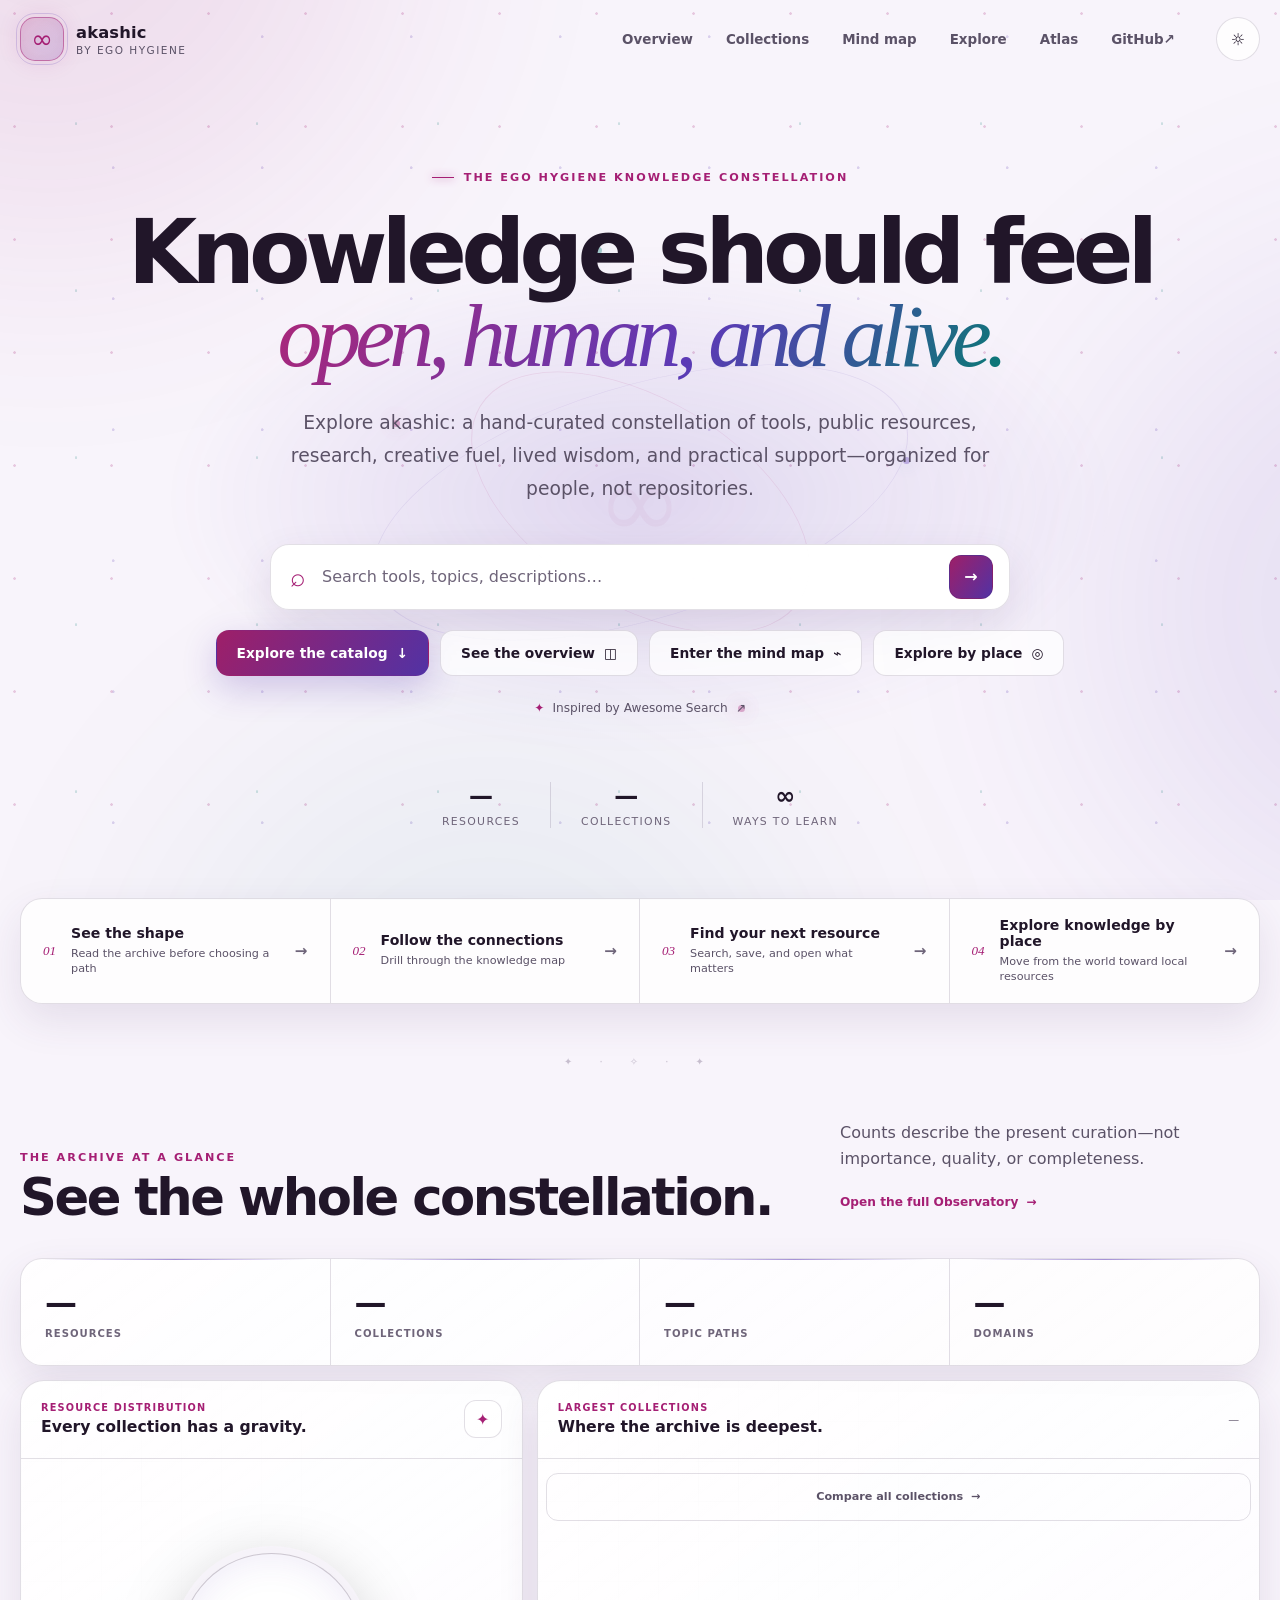
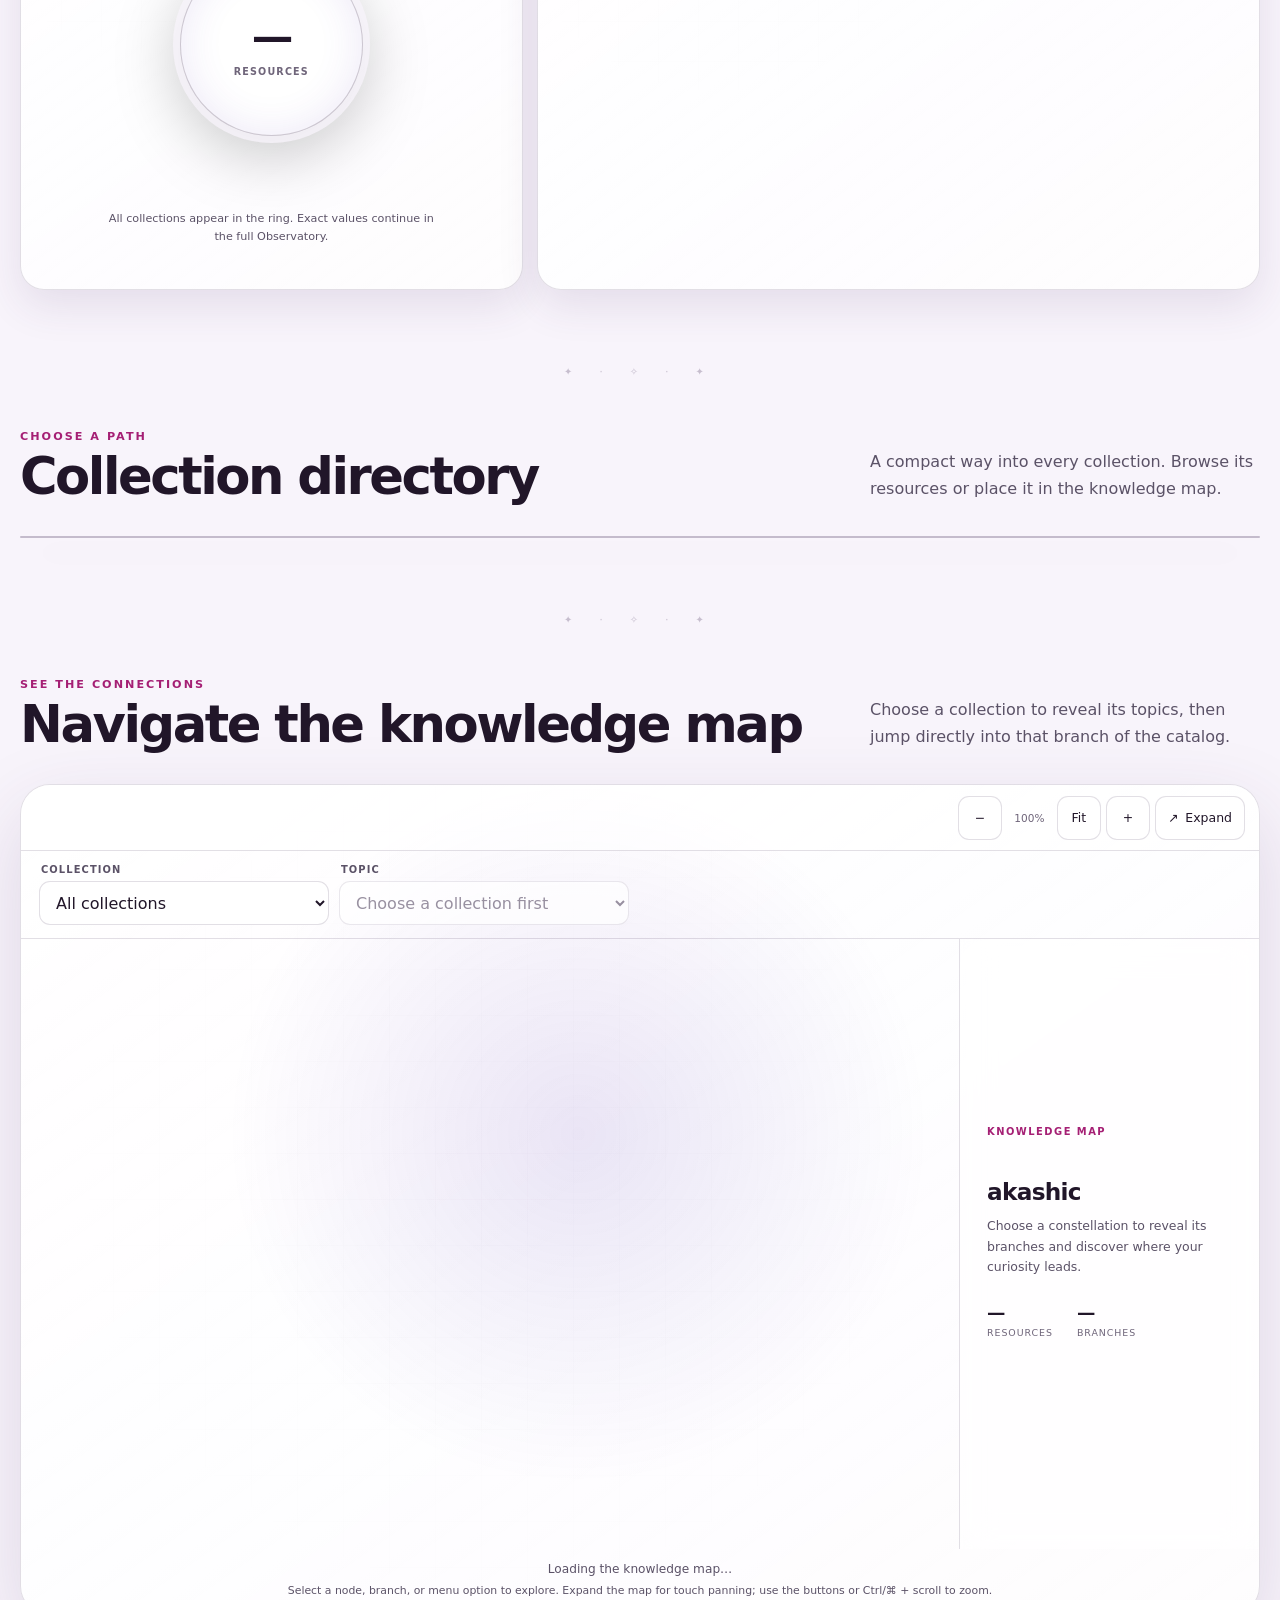
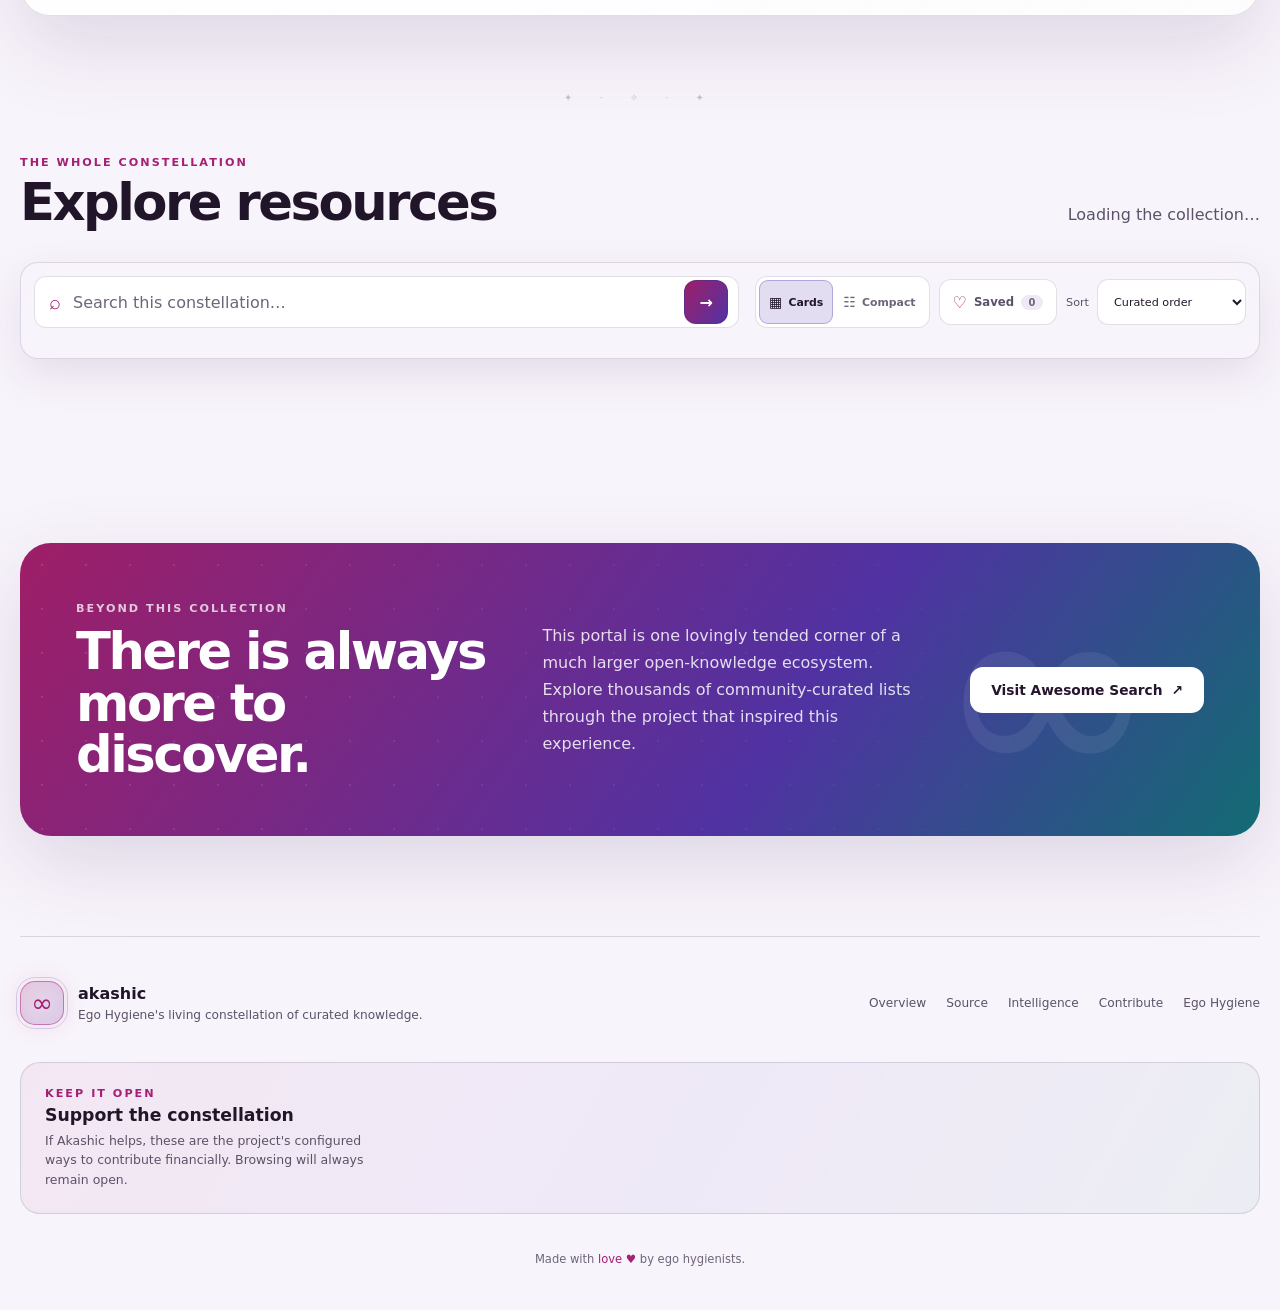
==== commit 43b93bbc: "Merge pull request #54 from egohygiene/agent/akashic-i18n-russian Add English and Russian localizati" ====
--- a/site/index.html
+++ b/site/index.html
@@ -78,14 +78,6 @@
         <a href="atlas.html"><span>04</span><div><strong>Explore knowledge by place</strong><small>Move from the world toward local resources</small></div><b aria-hidden="true">→</b></a>
       </nav>
 
-      <section class="need-first-section" id="needs" aria-labelledby="needs-title">
-        <div class="section-heading">
-          <div><p class="kicker">Begin with real life</p><h2 id="needs-title">Start by what you need.</h2></div>
-          <p>You do not need to know the right agency, collection, product, or technical term. Choose the situation closest to yours.</p>
-        </div>
-        <div class="need-paths" id="need-paths" aria-label="Start by what you need"></div>
-      </section>
-
       <section class="overview-preview" id="overview-preview" aria-labelledby="overview-preview-title">
         <div class="section-heading overview-preview-heading">
           <div><p class="kicker">The archive at a glance</p><h2 id="overview-preview-title">See the whole constellation.</h2></div>
@@ -118,7 +110,7 @@
       <section class="collections-section" id="collections" aria-labelledby="collections-title">
         <div class="section-heading">
           <div><p class="kicker">Choose a path</p><h2 id="collections-title">Collection directory</h2></div>
-          <p>A calmer doorway into every collection. Read its guide, browse its resources, or place it in the knowledge map.</p>
+          <p>A compact way into every collection. Browse its resources or place it in the knowledge map.</p>
         </div>
         <div class="collection-grid" id="collection-grid"></div>
       </section>
@@ -169,17 +161,6 @@
         </div>
         <p class="collection-advisory" id="catalog-advisory" hidden></p>
         <div class="catalog-context" id="catalog-context" hidden></div>
-        <details class="collection-guide" id="collection-guide" hidden>
-          <summary><span>Collection guide</span><strong id="collection-guide-title">Orientation before links</strong><b aria-hidden="true">＋</b></summary>
-          <div class="collection-guide-panel">
-            <div class="collection-guide-meta">
-              <p>Preserved from the canonical Markdown guide.</p>
-              <div><a id="collection-guide-source" href="https://github.com/egohygiene/akashic" target="_blank" rel="noreferrer">Read the source <span aria-hidden="true">↗</span></a><a href="https://github.com/egohygiene/akashic/issues/new?template=resource-update.yml" target="_blank" rel="noreferrer">Report or update <span aria-hidden="true">↗</span></a></div>
-            </div>
-            <div class="collection-guide-content" id="collection-guide-content" lang="en"></div>
-            <nav class="related-paths" id="related-paths" aria-label="Related Akashic paths" hidden><span>Related paths</span><div></div></nav>
-          </div>
-        </details>
         <div class="catalog-toolbar" id="catalog-toolbar">
           <form class="catalog-search" id="catalog-search-form" role="search" aria-label="Search the resource catalog">
             <label class="sr-only" for="catalog-search-input">Search the resource catalog</label><span aria-hidden="true">⌕</span>
@@ -191,26 +172,19 @@
             <div class="view-switch" role="group" aria-label="Resource layout">
               <button type="button" id="view-cards" data-catalog-view="cards" aria-pressed="true"><span aria-hidden="true">▦</span> Cards</button>
               <button type="button" id="view-list" data-catalog-view="list" aria-pressed="false"><span aria-hidden="true">☷</span> Compact</button>
-              <button type="button" id="view-text" data-catalog-view="text" aria-pressed="false"><span aria-hidden="true">≡</span> Text</button>
             </div>
             <button class="saved-filter" id="saved-filter" type="button" aria-pressed="false"><span aria-hidden="true">♡</span> Saved <b id="saved-count">0</b></button>
             <label class="sort-control"><span>Sort</span><select id="sort-select"><option value="featured">Curated order</option><option value="az">A–Z</option><option value="za">Z–A</option></select></label>
           </div>
-          <div class="catalog-taxonomy-controls">
-            <label><span>Collection</span><select id="catalog-collection-select"><option value="all">All collections</option></select></label>
-            <label><span>Branch</span><select id="catalog-branch-select" disabled><option value="">Choose a collection first</option></select></label>
-            <label><span>Topic</span><select id="catalog-topic-select" disabled><option value="">Choose a collection first</option></select></label>
-          </div>
+          <label class="mobile-collection-select"><span>Collection</span><select id="catalog-collection-select"><option value="all">All collections</option></select></label>
           <div class="filter-row" id="filter-row" role="group" aria-label="Filter by collection"></div>
         </div>
         <div class="resource-grid" id="resource-grid"></div>
         <div class="empty-state" id="empty-state" hidden>
           <span aria-hidden="true">✦</span><h3>No matching stars yet</h3><p>Try another phrase or choose a different collection.</p>
-          <div class="empty-suggestions" id="empty-suggestions" aria-label="Suggested searches"></div>
           <button class="button button-primary" id="clear-search" type="button">Clear filters</button>
         </div>
         <button class="load-more" id="load-more" type="button" hidden>Show more resources</button>
-        <aside class="catalog-maintenance"><div><strong>Something changed?</strong><span>Report a dead link, changed price, access problem, or better official source.</span></div><a href="https://github.com/egohygiene/akashic/issues/new?template=resource-update.yml" target="_blank" rel="noreferrer">Report or update <span aria-hidden="true">↗</span></a></aside>
       </section>
 
       <section class="more-knowledge" aria-labelledby="more-title">
--- a/site/styles.css
+++ b/site/styles.css
@@ -150,22 +150,12 @@
 .journey-nav b { color: var(--faint); font-size: .95rem; transition: transform .2s ease, color .2s ease; }
 .journey-nav a:hover b { transform: translateX(4px); color: var(--pink); }
 
-.need-first-section, .overview-preview, .collections-section, .mind-map-section, .catalog-section { position: relative; padding: 116px 0 24px; scroll-margin-top: 76px; }
-.need-first-section::before, .overview-preview::before, .collections-section::before, .mind-map-section::before, .catalog-section::before { content: "✦  ·  ✧  ·  ✦"; position: absolute; top: 52px; left: 50%; transform: translateX(-50%); color: var(--line-strong); letter-spacing: .75rem; font-size: .62rem; }
+.overview-preview, .collections-section, .mind-map-section, .catalog-section { position: relative; padding: 116px 0 24px; scroll-margin-top: 76px; }
+.overview-preview::before, .collections-section::before, .mind-map-section::before, .catalog-section::before { content: "✦  ·  ✧  ·  ✦"; position: absolute; top: 52px; left: 50%; transform: translateX(-50%); color: var(--line-strong); letter-spacing: .75rem; font-size: .62rem; }
 .section-heading, .catalog-heading { display: flex; justify-content: space-between; gap: 40px; align-items: end; margin-bottom: 34px; }
 .section-heading h2, .catalog-heading h2, .more-knowledge h2 { margin: 8px 0 0; font-size: clamp(2.1rem, 4vw, 3.55rem); letter-spacing: -.048em; line-height: 1; }
 .section-heading > p, .catalog-heading > p { max-width: 390px; margin: 0; color: var(--muted); line-height: 1.65; }
 .kicker { margin: 0; }
-
-.need-paths { display: grid; grid-template-columns: repeat(3, minmax(0, 1fr)); gap: 13px; }
-.need-paths button { min-width: 0; min-height: 104px; display: grid; grid-template-columns: 44px minmax(0, 1fr) auto; gap: 14px; align-items: center; padding: 18px 19px; border: 1px solid var(--line); border-radius: 18px; background: linear-gradient(145deg, color-mix(in srgb, var(--surface-raised), transparent 9%), var(--surface)); color: var(--text); text-align: left; cursor: pointer; box-shadow: inset 0 1px color-mix(in srgb, white, transparent 95%); transition: transform .18s ease, border-color .18s ease, background .18s ease; }
-.need-paths button > span:first-child { width: 44px; height: 44px; display: grid; place-items: center; border: 1px solid color-mix(in srgb, var(--pink), transparent 68%); border-radius: 13px; background: color-mix(in srgb, var(--pink), transparent 90%); color: var(--pink); font-size: 1.05rem; }
-.need-paths strong, .need-paths small { display: block; }
-.need-paths strong { font-size: .84rem; }
-.need-paths small { margin-top: 5px; color: var(--muted); font-size: .68rem; line-height: 1.45; }
-.need-paths b { color: var(--faint); }
-.need-paths button:hover, .need-paths button:focus-visible { transform: translateY(-2px); border-color: color-mix(in srgb, var(--pink), transparent 45%); background: color-mix(in srgb, var(--pink), var(--surface) 5%); }
-.need-paths button:hover b { color: var(--pink); }
 
 .overview-preview-intro { max-width: 420px; }
 .overview-preview-intro p { margin: 0; color: var(--muted); line-height: 1.65; }
@@ -211,21 +201,21 @@
 .overview-chart-action { position: relative; z-index: 1; min-height: 48px; display: flex; align-items: center; justify-content: center; gap: 8px; margin: 8px; border: 1px solid var(--line); border-radius: 12px; color: var(--muted); font-size: .7rem; font-weight: 750; text-decoration: none; }
 .overview-chart-action:hover { border-color: var(--violet); color: var(--text); }
 
-.collection-grid { display: grid; grid-template-columns: repeat(3, minmax(0, 1fr)); gap: 15px; }
-.collection-path { position: relative; min-width: 0; min-height: 242px; display: flex; flex-direction: column; gap: 15px; padding: 22px; overflow: hidden; border: 1px solid var(--line); border-radius: 21px; background: linear-gradient(145deg, color-mix(in srgb, var(--surface-raised), transparent 9%), var(--surface)); box-shadow: inset 0 1px color-mix(in srgb, white, transparent 95%), var(--shadow-soft); transition: transform .2s ease, border-color .2s ease, background .2s ease, box-shadow .2s ease; animation: cardReveal .38s both; animation-delay: var(--card-delay); }
-.collection-path::before { content: ""; position: absolute; top: 0; left: 15%; right: 15%; height: 1px; background: linear-gradient(90deg, transparent, var(--card-color), transparent); opacity: .72; }
-.collection-path:hover, .collection-path:focus-within { transform: translateY(-3px); border-color: color-mix(in srgb, var(--card-color), transparent 52%); background: color-mix(in srgb, var(--card-color), var(--surface) 5%); box-shadow: 0 18px 48px color-mix(in srgb, var(--card-color), transparent 92%); }
-.collection-path-heading { display: grid; grid-template-columns: 48px minmax(0, 1fr); gap: 14px; align-items: center; }
-.collection-icon { width: 48px; height: 48px; display: grid; place-items: center; border: 1px solid color-mix(in srgb, var(--card-color), transparent 64%); border-radius: 14px; background: color-mix(in srgb, var(--card-color), transparent 87%); color: var(--card-color); font-size: 1.2rem; }
+.collection-grid { display: grid; grid-template-columns: repeat(3, minmax(0, 1fr)); gap: 1px; overflow: hidden; border: 1px solid var(--line); border-radius: 24px; background: var(--line); box-shadow: var(--shadow-soft); }
+.collection-path { position: relative; min-width: 0; min-height: 170px; display: flex; flex-direction: column; gap: 9px; padding: 15px 16px; overflow: hidden; background: var(--surface); box-shadow: inset 0 1px color-mix(in srgb, white, transparent 95%); transition: background .2s ease, box-shadow .2s ease; animation: cardReveal .38s both; animation-delay: var(--card-delay); }
+.collection-path::before { content: ""; position: absolute; top: 15px; bottom: 15px; left: 0; width: 2px; background: linear-gradient(transparent, var(--card-color), transparent); opacity: .72; }
+.collection-path:hover, .collection-path:focus-within { background: color-mix(in srgb, var(--card-color), var(--surface) 95%); box-shadow: inset 3px 0 color-mix(in srgb, var(--card-color), transparent 20%); }
+.collection-path-heading { display: grid; grid-template-columns: 40px minmax(0, 1fr); gap: 11px; align-items: center; }
+.collection-icon { width: 40px; height: 40px; display: grid; place-items: center; border: 1px solid color-mix(in srgb, var(--card-color), transparent 68%); border-radius: 12px; background: color-mix(in srgb, var(--card-color), transparent 88%); color: var(--card-color); font-size: 1.14rem; }
 .collection-number { display: block; margin-bottom: 2px; color: var(--faint); font-family: Georgia, serif; font-style: italic; font-size: .62rem; }
-.collection-path h3 { display: -webkit-box; overflow: hidden; margin: 0; font-size: .98rem; line-height: 1.28; -webkit-box-orient: vertical; -webkit-line-clamp: 2; }
-.collection-path > p { flex: 1; display: -webkit-box; overflow: hidden; margin: 0; color: var(--muted); font-size: .76rem; line-height: 1.58; -webkit-line-clamp: 3; -webkit-box-orient: vertical; }
-.collection-path-footer { display: flex; align-items: center; justify-content: space-between; gap: 13px; padding-top: 2px; }
-.collection-meta { min-width: 0; color: var(--faint); font-size: .62rem; line-height: 1.5; }
+.collection-path h3 { overflow: hidden; margin: 0; font-size: .88rem; line-height: 1.25; white-space: nowrap; text-overflow: ellipsis; }
+.collection-path > p { flex: 1; display: -webkit-box; overflow: hidden; margin: 0; color: var(--muted); font-size: .7rem; line-height: 1.48; -webkit-line-clamp: 2; -webkit-box-orient: vertical; }
+.collection-path-footer { display: flex; align-items: end; justify-content: space-between; gap: 10px; }
+.collection-meta { min-width: 0; color: var(--faint); font-size: .58rem; line-height: 1.45; }
 .collection-meta span { display: block; white-space: nowrap; }
-.collection-actions { min-width: 0; flex: 0 1 auto; display: flex; gap: 7px; }
-.collection-actions button { min-width: 60px; min-height: 46px; padding: 0 10px; border: 1px solid var(--line); border-radius: 11px; background: color-mix(in srgb, var(--surface-solid), transparent 18%); color: var(--muted); cursor: pointer; font-size: .69rem; font-weight: 750; }
-.collection-actions button[data-browse-category] { background: color-mix(in srgb, var(--card-color), transparent 84%); border-color: color-mix(in srgb, var(--card-color), transparent 62%); color: var(--text); }
+.collection-actions { flex: 0 0 auto; display: flex; gap: 5px; }
+.collection-actions button { min-width: 52px; min-height: 44px; padding: 0 8px; border: 1px solid var(--line); border-radius: 10px; background: color-mix(in srgb, var(--surface-solid), transparent 24%); color: var(--muted); cursor: pointer; font-size: .67rem; font-weight: 750; }
+.collection-actions button:first-child { background: color-mix(in srgb, var(--card-color), transparent 84%); border-color: color-mix(in srgb, var(--card-color), transparent 65%); color: var(--text); }
 .collection-actions button:hover { border-color: var(--card-color); color: var(--text); }
 
 .mind-map-shell { position: relative; overflow: hidden; border: 1px solid var(--line); border-radius: 30px; background: radial-gradient(circle at 45% 42%, color-mix(in srgb, var(--violet), transparent 87%), transparent 42%), linear-gradient(145deg, color-mix(in srgb, var(--surface-raised), transparent 6%), var(--surface)); box-shadow: var(--shadow); }
@@ -244,9 +234,8 @@
 .map-controls output { width: 45px; color: var(--faint); text-align: center; font-size: .66rem; }
 .map-selectors { position: relative; z-index: 2; display: flex; align-items: end; gap: 10px; padding: 13px 18px; border-bottom: 1px solid var(--line); }
 .map-selectors label { min-width: 0; flex: 0 1 290px; }
-.map-selectors label > span, .catalog-taxonomy-controls label > span { display: block; margin: 0 0 6px 2px; color: var(--muted); font-size: .62rem; font-weight: 780; text-transform: uppercase; letter-spacing: .11em; }
-.map-selectors select, .sort-control select, .catalog-taxonomy-controls select { width: 100%; min-height: 44px; padding: 0 36px 0 12px; border: 1px solid var(--line); border-radius: 11px; background: var(--surface-solid); color: var(--text); }
-.catalog-taxonomy-controls select:disabled,
+.map-selectors label > span, .mobile-collection-select > span { display: block; margin: 0 0 6px 2px; color: var(--muted); font-size: .62rem; font-weight: 780; text-transform: uppercase; letter-spacing: .11em; }
+.map-selectors select, .sort-control select, .mobile-collection-select select { width: 100%; min-height: 44px; padding: 0 36px 0 12px; border: 1px solid var(--line); border-radius: 11px; background: var(--surface-solid); color: var(--text); }
 .map-selectors select:disabled { color: var(--faint); opacity: .7; }
 .map-back { min-height: 44px; padding: 0 12px; border: 0; background: transparent; color: var(--pink); cursor: pointer; font-size: .73rem; }
 .mind-map-layout { position: relative; z-index: 1; display: grid; grid-template-columns: minmax(0, 1fr) 300px; min-height: 610px; }
@@ -314,43 +303,7 @@
 .context-path > span { flex: 0 0 auto; color: var(--faint); font-size: .68rem; text-transform: uppercase; letter-spacing: .09em; }
 .context-path button { min-height: 30px; flex: 0 0 auto; padding: 0 10px; border: 1px solid var(--line); border-radius: 999px; background: var(--surface-solid); color: var(--text); cursor: pointer; font-size: .7rem; }
 .context-path button::after { content: " ×"; color: var(--faint); }
-.context-actions { flex: 0 0 auto; display: flex; align-items: center; gap: 4px; }
-.context-actions a { min-height: 36px; display: inline-flex; align-items: center; gap: 7px; padding: 0 9px; border-radius: 9px; color: var(--pink); font-size: .68rem; text-decoration: none; }
-.context-actions a:hover { background: var(--surface-hover); color: var(--text); }
-.collection-guide { margin: -1px 0 20px; overflow: hidden; border: 1px solid color-mix(in srgb, var(--violet), transparent 65%); border-radius: 19px; background: color-mix(in srgb, var(--surface), transparent 3%); box-shadow: var(--shadow-soft); }
-.collection-guide > summary { min-height: 74px; display: grid; grid-template-columns: auto minmax(0, 1fr) auto; gap: 13px; align-items: center; padding: 14px 18px; cursor: pointer; list-style: none; }
-.collection-guide > summary::-webkit-details-marker { display: none; }
-.collection-guide > summary > span { color: var(--pink); font-size: .62rem; font-weight: 800; letter-spacing: .13em; text-transform: uppercase; }
-.collection-guide > summary strong { min-width: 0; overflow: hidden; font-size: .86rem; white-space: nowrap; text-overflow: ellipsis; }
-.collection-guide > summary b { width: 42px; height: 42px; display: grid; place-items: center; border: 1px solid var(--line); border-radius: 12px; color: var(--muted); font-size: 1rem; transition: transform .2s ease; }
-.collection-guide[open] > summary { border-bottom: 1px solid var(--line); background: color-mix(in srgb, var(--violet), transparent 93%); }
-.collection-guide[open] > summary b { transform: rotate(45deg); color: var(--pink); }
-.collection-guide-panel { padding: 0 24px 28px; }
-.collection-guide-meta { min-height: 66px; display: flex; align-items: center; justify-content: space-between; gap: 20px; border-bottom: 1px solid var(--line); }
-.collection-guide-meta p { margin: 0; color: var(--faint); font-size: .68rem; }
-.collection-guide-meta > div { display: flex; gap: 5px; }
-.collection-guide-meta a { min-height: 42px; display: inline-flex; align-items: center; gap: 6px; padding: 0 10px; border-radius: 10px; color: var(--pink); font-size: .68rem; font-weight: 720; text-decoration: none; }
-.collection-guide-meta a:hover { background: var(--surface-hover); color: var(--text); }
-.collection-guide-content { max-width: 1050px; margin: 0 auto; padding: 20px 0 3px; color: var(--muted); font-size: .78rem; line-height: 1.68; }
-.collection-guide-content h3 { margin: 28px 0 12px; color: var(--text); font-size: 1.42rem; letter-spacing: -.025em; }
-.collection-guide-content h4 { margin: 24px 0 10px; color: var(--text); font-size: 1rem; }
-.collection-guide-content p { margin: 10px 0; }
-.collection-guide-content a { color: var(--pink); }
-.collection-guide-content ul, .collection-guide-content ol { margin: 12px 0; padding-left: 24px; }
-.collection-guide-content li + li { margin-top: 8px; }
-.guide-warning { margin: 0 0 17px; padding: 15px 17px; border: 1px solid color-mix(in srgb, var(--pink), transparent 57%); border-radius: 13px; background: color-mix(in srgb, var(--pink), transparent 92%); color: var(--text); }
-.guide-table-wrap { max-width: 100%; overflow-x: auto; margin: 14px 0 20px; border: 1px solid var(--line); border-radius: 13px; }
-.guide-table-wrap:focus-visible { outline-offset: 2px; }
-.guide-table-wrap table { width: 100%; min-width: 700px; border-collapse: collapse; }
-.guide-table-wrap th, .guide-table-wrap td { padding: 12px 13px; border-right: 1px solid var(--line); border-bottom: 1px solid var(--line); text-align: left; vertical-align: top; }
-.guide-table-wrap th:last-child, .guide-table-wrap td:last-child { border-right: 0; }
-.guide-table-wrap tr:last-child td { border-bottom: 0; }
-.guide-table-wrap th { background: color-mix(in srgb, var(--surface-solid), transparent 18%); color: var(--text); font-size: .68rem; }
-.related-paths { display: grid; grid-template-columns: auto minmax(0, 1fr); gap: 15px; align-items: start; margin-top: 24px; padding-top: 18px; border-top: 1px solid var(--line); }
-.related-paths > span { padding-top: 12px; color: var(--faint); font-size: .62rem; font-weight: 800; letter-spacing: .1em; text-transform: uppercase; }
-.related-paths > div { display: flex; flex-wrap: wrap; gap: 7px; }
-.related-paths button { min-height: 42px; padding: 0 11px; border: 1px solid var(--line); border-radius: 10px; background: var(--surface-solid); color: var(--muted); cursor: pointer; font-size: .68rem; }
-.related-paths button:hover { border-color: var(--violet); color: var(--text); }
+.catalog-context > a { flex: 0 0 auto; min-height: 36px; display: inline-flex; align-items: center; gap: 7px; padding: 0 10px; color: var(--pink); font-size: .7rem; text-decoration: none; }
 .catalog-toolbar { position: sticky; z-index: 100; top: 86px; display: grid; grid-template-columns: minmax(240px, 1fr) auto; gap: 12px 16px; margin-bottom: 28px; padding: 13px; border: 1px solid var(--line); border-radius: 18px; background: color-mix(in srgb, var(--bg), transparent 8%); box-shadow: var(--shadow-soft); backdrop-filter: blur(20px) saturate(130%); -webkit-backdrop-filter: blur(20px) saturate(130%); }
 .catalog-toolbar > * { min-width: 0; }
 .catalog-search { min-height: 46px; gap: 10px; padding: 0 10px 0 14px; border-radius: 12px; box-shadow: none; }
@@ -367,8 +320,7 @@
 .saved-filter[aria-pressed="true"] { border-color: var(--pink); background: color-mix(in srgb, var(--pink), transparent 88%); color: var(--text); }
 .sort-control { display: flex; align-items: center; gap: 8px; color: var(--muted); font-size: .7rem; white-space: nowrap; }
 .sort-control select { min-height: 46px; min-width: 145px; }
-.catalog-taxonomy-controls { grid-column: 1 / -1; display: grid; grid-template-columns: repeat(3, minmax(0, 1fr)); gap: 10px; padding-top: 2px; }
-.catalog-taxonomy-controls label { min-width: 0; }
+.mobile-collection-select { display: none; }
 .filter-row { grid-column: 1 / -1; display: flex; flex-wrap: nowrap; gap: 7px; overflow-x: auto; padding: 2px 1px 3px; scrollbar-width: thin; mask-image: linear-gradient(90deg, transparent 0, black 8px, black calc(100% - 18px), transparent); }
 .filter-chip { min-height: 44px; flex: 0 0 auto; padding: 0 13px; border: 1px solid var(--line); border-radius: 999px; background: var(--surface); color: var(--muted); cursor: pointer; font-size: .72rem; transition: color .18s ease, border-color .18s ease, background .18s ease; }
 .filter-chip:hover { border-color: color-mix(in srgb, var(--chip-color), transparent 45%); color: var(--text); }
@@ -394,10 +346,10 @@
 .resource-labels li { padding: 4px 7px; border: 1px solid color-mix(in srgb, var(--category-color), transparent 70%); border-radius: 999px; background: color-mix(in srgb, var(--category-color), transparent 91%); color: var(--text); font-size: .58rem; font-weight: 720; line-height: 1; }
 .resource-card p { flex: 1; margin: 0 0 20px; color: var(--muted); font-size: .78rem; line-height: 1.62; }
 .resource-footer { display: flex; align-items: end; justify-content: space-between; gap: 12px; }
-.resource-taxonomy { position: relative; z-index: 3; min-width: 0; display: flex; flex-direction: column; align-items: flex-start; }
-.resource-taxonomy button { max-width: 100%; min-height: 28px; overflow: hidden; padding: 0 5px; border: 0; border-radius: 6px; background: transparent; color: var(--faint); cursor: pointer; font-size: .63rem; text-align: left; white-space: nowrap; text-overflow: ellipsis; }
-.resource-taxonomy button:first-child { color: var(--violet); font-size: .68rem; }
-.resource-taxonomy button:hover { background: var(--surface-hover); color: var(--text); }
+.resource-taxonomy { min-width: 0; }
+.resource-taxonomy span { display: block; overflow: hidden; white-space: nowrap; text-overflow: ellipsis; }
+.resource-taxonomy span:first-child { color: var(--violet); font-size: .68rem; }
+.resource-taxonomy span:not(:first-child) { margin-top: 3px; color: var(--faint); font-size: .63rem; }
 .visit-link { width: 44px; height: 44px; flex: 0 0 auto; display: grid; place-items: center; border: 1px solid var(--line); border-radius: 12px; text-decoration: none; transition: color .18s ease, border-color .18s ease, transform .18s ease; }
 .resource-card:hover .visit-link, .resource-card:focus-within .visit-link { transform: translate(2px, -2px); border-color: var(--category-color); color: var(--pink); }
 .resource-grid.is-compact { grid-template-columns: 1fr; gap: 8px; }
@@ -410,31 +362,12 @@
 .resource-grid.is-compact .resource-labels { grid-area: labels; align-self: start; margin: 5px 0 0; }
 .resource-grid.is-compact .resource-card p { grid-area: description; display: -webkit-box; align-self: center; overflow: hidden; margin: 0; font-size: .73rem; -webkit-box-orient: vertical; -webkit-line-clamp: 2; }
 .resource-grid.is-compact .resource-footer { grid-area: footer; align-self: stretch; padding-left: 18px; border-left: 1px solid var(--line); }
-.resource-grid.is-text { grid-template-columns: 1fr; gap: 0; border-top: 1px solid var(--line); }
-.resource-grid.is-text .resource-card { min-height: 0; display: grid; grid-template-columns: minmax(190px, .65fr) minmax(0, 1.5fr) minmax(180px, .55fr); grid-template-areas: "title description footer" "top description footer" "labels description footer"; gap: 3px 26px; align-items: start; padding: 22px 3px; border: 0; border-bottom: 1px solid var(--line); border-radius: 0; background: transparent; box-shadow: none; animation: none; }
-.resource-grid.is-text .resource-card::before { display: none; }
-.resource-grid.is-text .resource-card:hover, .resource-grid.is-text .resource-card:focus-within { transform: none; background: color-mix(in srgb, var(--category-color), transparent 96%); box-shadow: none; }
-.resource-grid.is-text .resource-top { grid-area: top; }
-.resource-grid.is-text .favorite { margin: -8px 0 0 auto; }
-.resource-grid.is-text .resource-card h3 { grid-area: title; margin: 0 0 4px; font-size: .93rem; }
-.resource-grid.is-text .resource-labels { grid-area: labels; margin: 5px 0 0; }
-.resource-grid.is-text .resource-card p { grid-area: description; margin: 0; font-size: .77rem; line-height: 1.65; }
-.resource-grid.is-text .resource-footer { grid-area: footer; align-self: stretch; padding-left: 18px; border-left: 1px solid var(--line); }
 .load-more { min-height: 48px; display: block; margin: 34px auto 0; padding: 0 24px; border: 1px solid var(--line); border-radius: 13px; background: var(--surface); color: var(--text); cursor: pointer; font-weight: 700; }
 .load-more:hover { border-color: var(--violet); }
 .empty-state { padding: 82px 20px; border: 1px dashed var(--line-strong); border-radius: var(--radius); text-align: center; }
 .empty-state > span { color: var(--pink); font-size: 2rem; }
 .empty-state h3 { margin: 12px 0 6px; font-size: 1.5rem; }
 .empty-state p { color: var(--muted); }
-.empty-suggestions { display: flex; flex-wrap: wrap; justify-content: center; gap: 7px; margin: 18px auto 20px; }
-.empty-suggestions button { min-height: 42px; padding: 0 12px; border: 1px solid var(--line); border-radius: 999px; background: var(--surface-solid); color: var(--muted); cursor: pointer; font-size: .7rem; }
-.empty-suggestions button:hover { border-color: var(--violet); color: var(--text); }
-.catalog-maintenance { min-height: 78px; display: flex; align-items: center; justify-content: space-between; gap: 20px; margin-top: 38px; padding: 16px 18px; border: 1px solid var(--line); border-radius: 16px; background: var(--surface); }
-.catalog-maintenance strong, .catalog-maintenance span { display: block; }
-.catalog-maintenance strong { font-size: .76rem; }
-.catalog-maintenance div > span { margin-top: 4px; color: var(--faint); font-size: .68rem; line-height: 1.45; }
-.catalog-maintenance > a { min-height: 44px; flex: 0 0 auto; display: inline-flex; align-items: center; gap: 7px; padding: 0 12px; border: 1px solid var(--line); border-radius: 11px; color: var(--pink); font-size: .7rem; font-weight: 730; text-decoration: none; }
-.catalog-maintenance > a:hover { border-color: var(--pink); color: var(--text); }
 .load-error { grid-column: 1 / -1; padding: 40px; border: 1px solid var(--line); border-radius: var(--radius); background: var(--surface); text-align: center; }
 .load-error p { color: var(--muted); }
 
@@ -486,7 +419,6 @@
   .desktop-nav { gap: 0; }
   .desktop-nav a { padding-inline: 10px; }
   .collection-grid, .resource-grid { grid-template-columns: repeat(2, 1fr); }
-  .need-paths { grid-template-columns: repeat(2, minmax(0, 1fr)); }
   .overview-preview-charts { grid-template-columns: 1fr; }
   .overview-donut-stage { min-height: 400px; }
   .journey-nav { grid-template-columns: 1fr; }
@@ -534,8 +466,8 @@
   .stats div { min-width: 0; padding: 0 16px; }
   .stats dt { font-size: 1.2rem; }
   .stats dd { font-size: .56rem; }
-  .need-first-section, .overview-preview, .collections-section, .mind-map-section, .catalog-section { padding-top: 92px; }
-  .need-first-section::before, .overview-preview::before, .collections-section::before, .mind-map-section::before, .catalog-section::before { top: 38px; }
+  .overview-preview, .collections-section, .mind-map-section, .catalog-section { padding-top: 92px; }
+  .overview-preview::before, .collections-section::before, .mind-map-section::before, .catalog-section::before { top: 38px; }
   .section-heading, .catalog-heading { display: block; }
   .section-heading > p, .catalog-heading > p { margin-top: 12px; }
   .overview-preview-intro { max-width: none; margin-top: 12px; }
@@ -545,14 +477,11 @@
   .overview-preview-metrics div:nth-child(-n + 2) { border-bottom: 1px solid var(--line); }
   .overview-donut-stage { min-height: 370px; padding: 24px; }
   .overview-distribution-donut { width: min(100%, 250px); }
-  .need-paths { grid-template-columns: 1fr; gap: 10px; }
-  .need-paths button { min-height: 96px; padding: 16px; }
-  .collection-grid { grid-template-columns: 1fr; gap: 13px; }
-  .collection-path { min-height: 0; gap: 14px; padding: 20px; }
-  .collection-path-footer { align-items: stretch; flex-direction: column; gap: 11px; }
-  .collection-meta { display: flex; gap: 12px; }
-  .collection-actions { display: grid; grid-template-columns: repeat(auto-fit, minmax(76px, 1fr)); width: 100%; }
-  .collection-actions button { min-width: 0; }
+  .collection-grid { grid-template-columns: repeat(2, 1fr); gap: 1px; }
+  .collection-path { min-height: 164px; padding: 14px; }
+  .collection-path-footer { gap: 7px; }
+  .collection-meta span:last-child { display: none; }
+  .collection-actions button { min-width: 50px; padding-inline: 7px; }
   .mind-map-toolbar { align-items: flex-start; flex-direction: column; padding: 12px 13px; }
   .map-breadcrumb { width: 100%; }
   .map-controls { width: 100%; }
@@ -575,16 +504,7 @@
   .mind-map-shell.is-expanded .map-selectors, .mind-map-shell.is-expanded .map-detail, .mind-map-shell.is-expanded .map-branch-list, .mind-map-shell.is-expanded .mind-map-status, .mind-map-shell.is-expanded .collection-advisory { display: none !important; }
   .mind-map-shell.is-expanded .mind-map-layout, .mind-map-shell.is-expanded .mind-map-canvas { min-height: 0; height: 100%; }
   .catalog-context { align-items: stretch; flex-direction: column; }
-  .context-actions { flex-wrap: wrap; }
-  .collection-guide-panel { padding: 0 16px 20px; }
-  .collection-guide > summary { grid-template-columns: 1fr auto; }
-  .collection-guide > summary > span { grid-column: 1; }
-  .collection-guide > summary strong { grid-column: 1; white-space: normal; }
-  .collection-guide > summary b { grid-column: 2; grid-row: 1 / 3; }
-  .collection-guide-meta { align-items: flex-start; flex-direction: column; padding: 14px 0; }
-  .collection-guide-meta > div { flex-wrap: wrap; }
-  .related-paths { grid-template-columns: 1fr; gap: 7px; }
-  .related-paths > span { padding-top: 0; }
+  .catalog-context > a { align-self: flex-start; }
   .catalog-toolbar { position: relative; top: auto; grid-template-columns: 1fr; padding: 11px; }
   .catalog-actions { justify-content: space-between; }
   .catalog-actions { flex-wrap: wrap; }
@@ -592,17 +512,12 @@
   .view-switch button { flex: 1; justify-content: center; }
   .sort-control { flex: 1; justify-content: end; }
   .sort-control select { min-width: 0; max-width: 170px; }
-  .catalog-taxonomy-controls { grid-template-columns: 1fr; }
+  .mobile-collection-select { display: block; }
   .filter-row { display: none; }
   .resource-grid.is-compact .resource-card { min-height: 0; grid-template-columns: 1fr; grid-template-areas: "top" "title" "labels" "description" "footer"; gap: 0; padding: 17px; }
   .resource-grid.is-compact .resource-card h3 { margin: 7px 0 8px; font-size: .94rem; }
   .resource-grid.is-compact .resource-card p { margin-bottom: 15px; -webkit-line-clamp: 3; }
   .resource-grid.is-compact .resource-footer { padding: 0; border-left: 0; }
-  .resource-grid.is-text .resource-card { grid-template-columns: 1fr; grid-template-areas: "top" "title" "labels" "description" "footer"; gap: 0; padding: 20px 2px; }
-  .resource-grid.is-text .resource-card h3 { margin: 7px 0 8px; }
-  .resource-grid.is-text .resource-card p { margin-bottom: 15px; }
-  .resource-grid.is-text .resource-footer { padding: 0; border-left: 0; }
-  .catalog-maintenance { align-items: flex-start; flex-direction: column; }
   .more-knowledge { padding: 34px 25px; }
   footer { grid-template-columns: 1fr; padding-bottom: 36px; }
   .footer-links { flex-wrap: wrap; }
@@ -610,8 +525,8 @@
 
 @media (max-width: 430px) {
   .brand > span:last-child { display: none; }
-  .collection-actions { grid-template-columns: 1fr; }
-  .collection-actions button { width: 100%; }
+  .collection-grid { grid-template-columns: 1fr; }
+  .collection-path { min-height: 158px; }
   .overview-bar-row { grid-template-columns: 26px 34px minmax(0, 1fr) auto 28px; gap: 7px; }
   .overview-bar-value { min-width: 52px; }
   .stats div { padding-inline: 11px; }
@@ -624,30 +539,6 @@
   .resource-grid { grid-template-columns: 1fr; }
 }
 
-@media print {
-  :root { color-scheme: light; }
-  body { background: #fff; color: #111; }
-  body::before, .akashic-field, .site-header, .mobile-dock, .scroll-progress, .hero, .journey-nav, .need-first-section, .overview-preview, .collections-section, .mind-map-section, .catalog-toolbar, .context-actions, .favorite, .visit-link, .load-more, .catalog-maintenance, footer { display: none !important; }
-  main { width: 100%; }
-  .catalog-section { padding: 0; }
-  .catalog-heading { margin-bottom: 16px; }
-  .catalog-context { border-color: #bbb; background: transparent; }
-  .collection-guide { break-inside: avoid; border-color: #bbb; box-shadow: none; }
-  .collection-guide > summary { display: none; }
-  .collection-guide .collection-guide-panel { display: block !important; }
-  .collection-guide-meta { display: none; }
-  .guide-warning { border-color: #999; background: #f5f5f5; color: #111; }
-  .guide-table-wrap { overflow: visible; border-color: #bbb; }
-  .guide-table-wrap table { min-width: 0; }
-  .resource-grid, .resource-grid.is-compact, .resource-grid.is-text { display: block; border-top: 1px solid #bbb; }
-  .resource-card, .resource-grid.is-compact .resource-card, .resource-grid.is-text .resource-card { min-height: 0; display: block; break-inside: avoid; padding: 14px 0; border: 0; border-bottom: 1px solid #bbb; border-radius: 0; background: transparent; box-shadow: none; }
-  .resource-card h3 { margin: 0 0 5px; }
-  .resource-card p { margin: 0 0 8px; color: #333; }
-  .resource-footer { display: block; padding: 0 !important; border: 0 !important; }
-  .resource-taxonomy { display: block; }
-  .resource-taxonomy button { display: inline; padding: 0; color: #555; }
-}
-
 @media (prefers-reduced-motion: reduce) {
   *, *::before, *::after { scroll-behavior: auto !important; animation: none !important; transition-duration: .01ms !important; }
 }
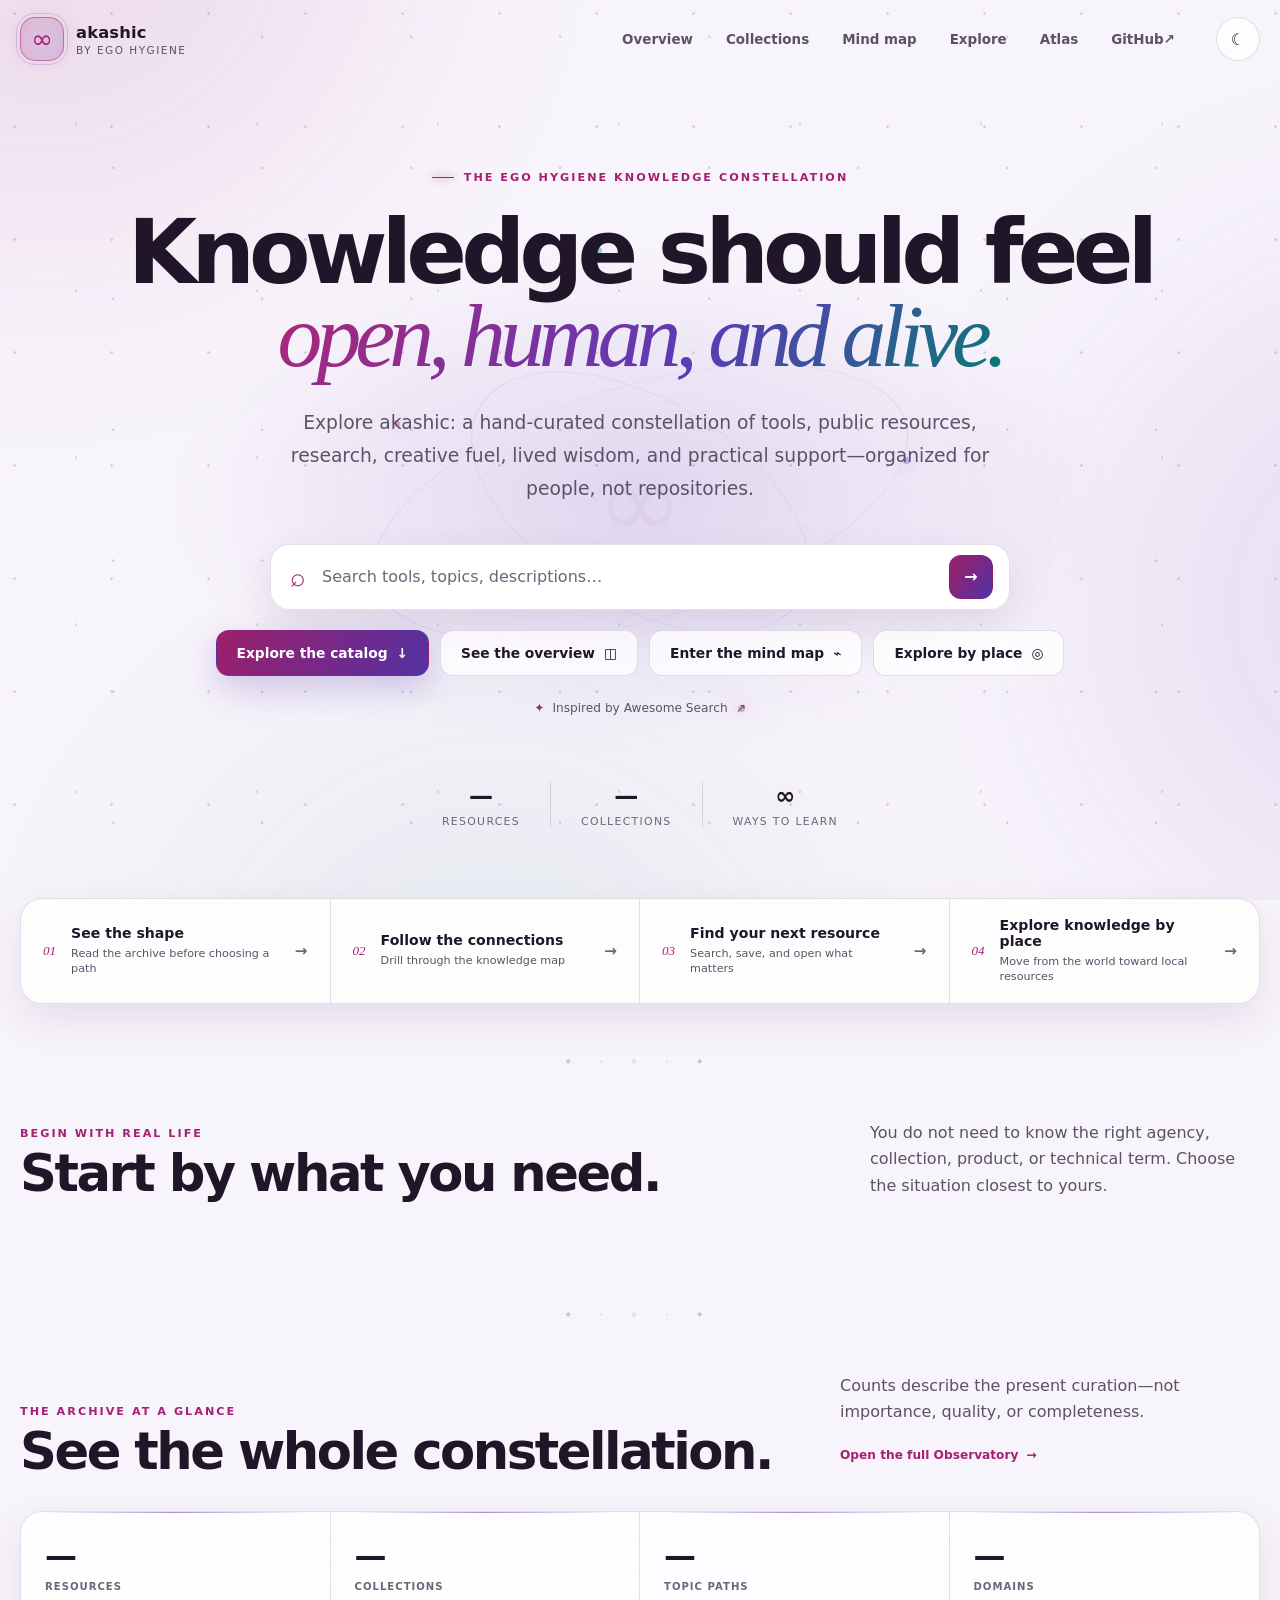
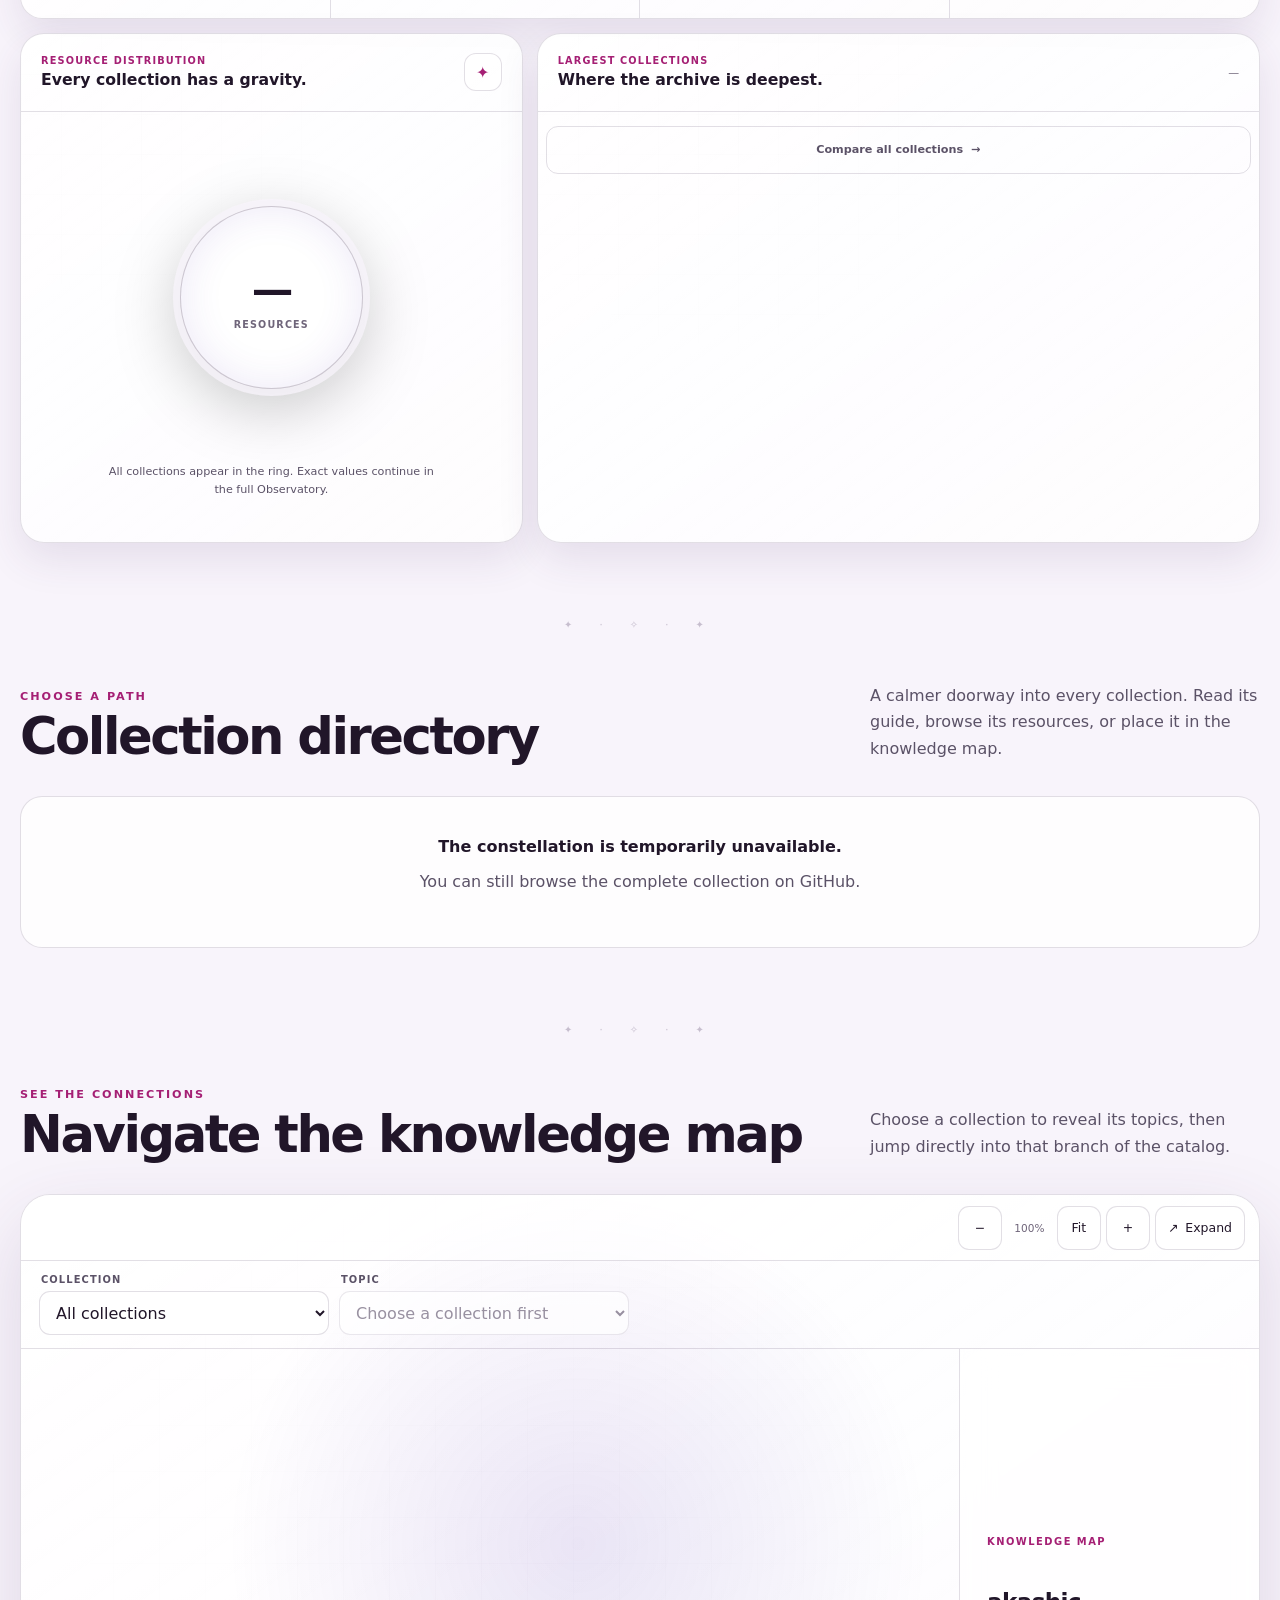
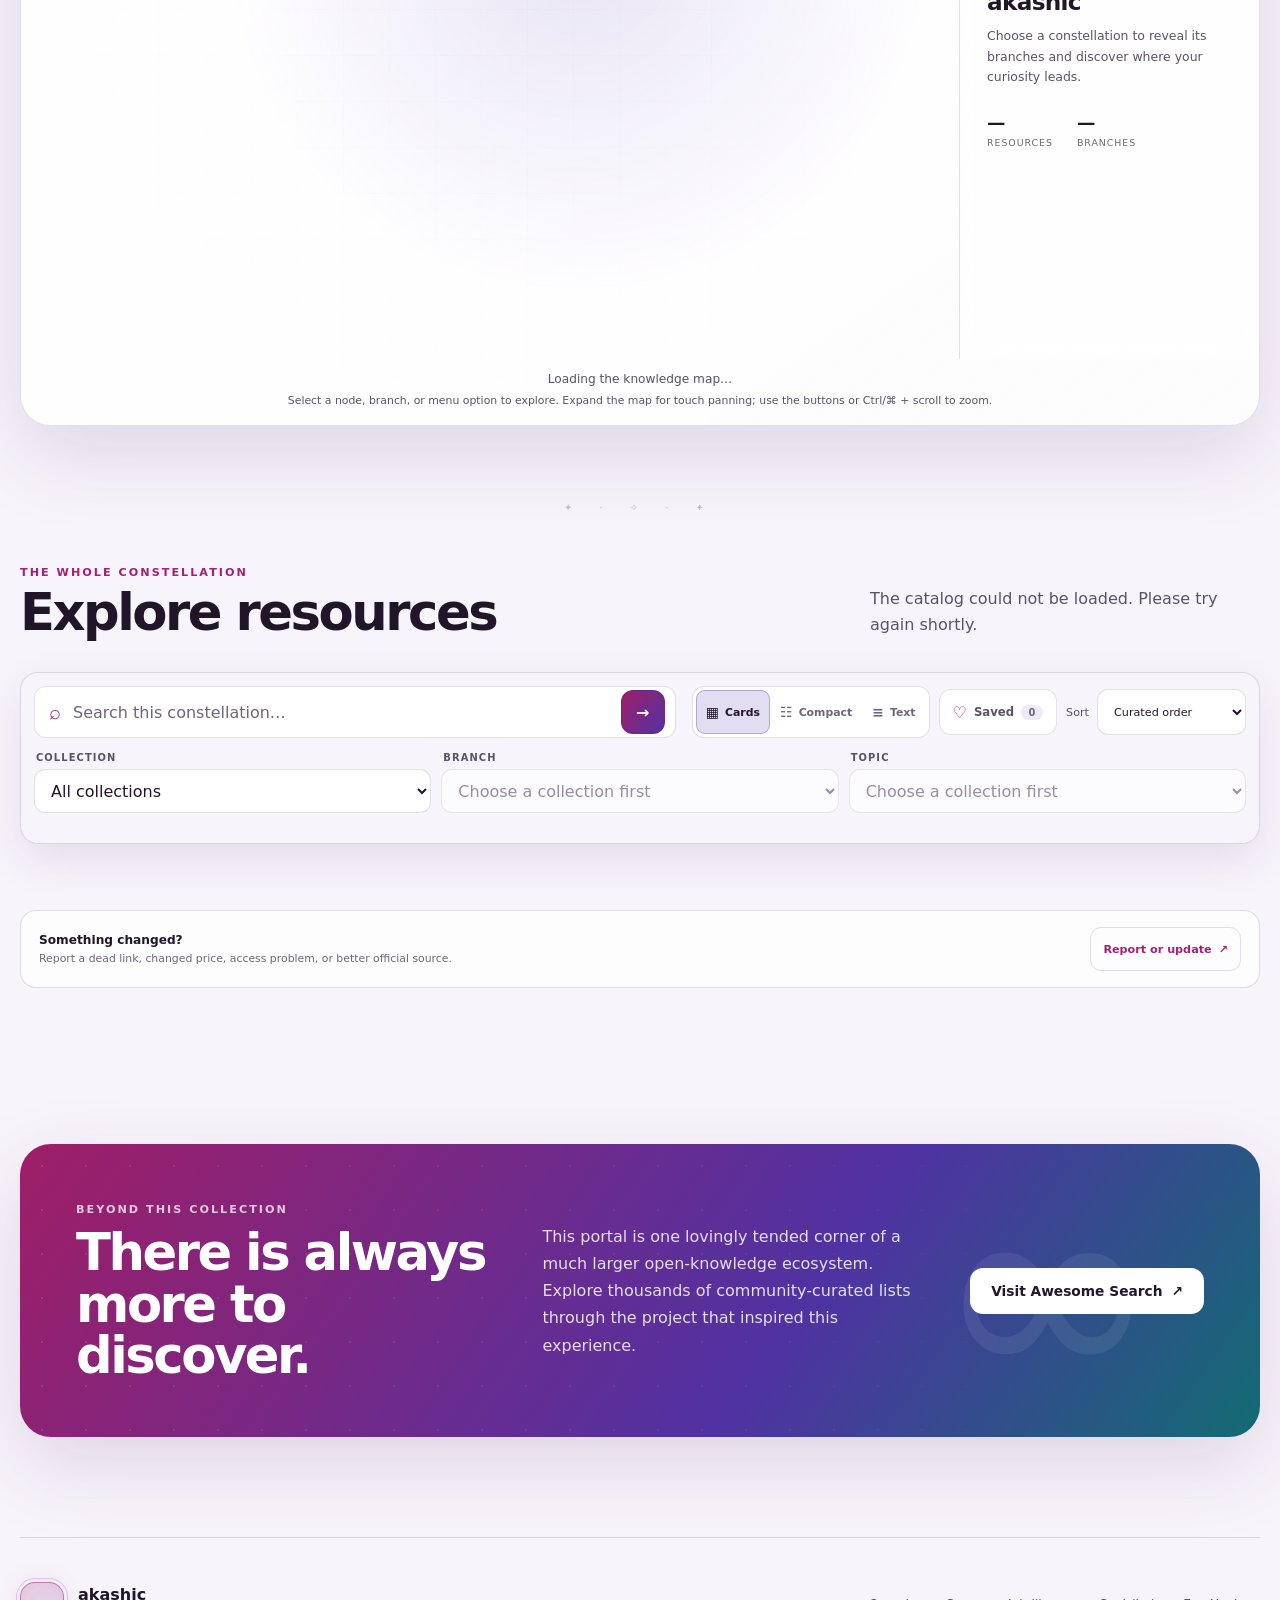
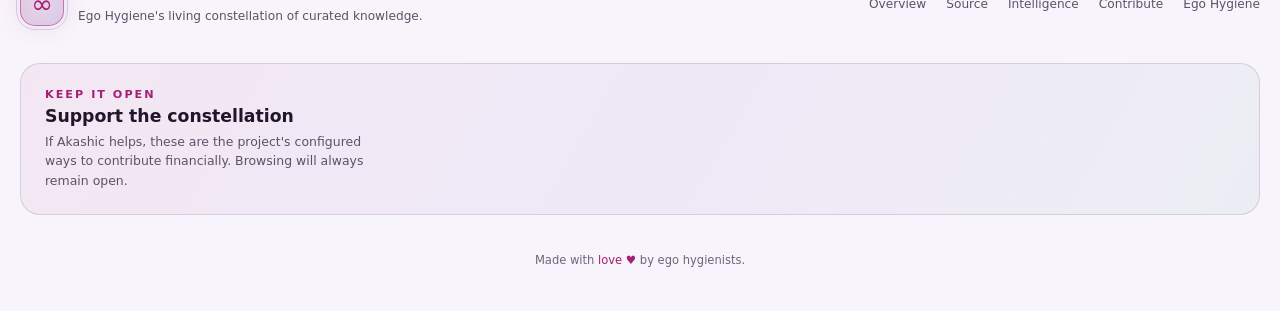
==== commit 29f72231: "Merge pull request #55 from egohygiene/agent/issue-36-need-first-navigation Add need-first navigatio" ====
--- a/site/index.html
+++ b/site/index.html
@@ -78,6 +78,14 @@
         <a href="atlas.html"><span>04</span><div><strong>Explore knowledge by place</strong><small>Move from the world toward local resources</small></div><b aria-hidden="true">→</b></a>
       </nav>
 
+      <section class="need-first-section" id="needs" aria-labelledby="needs-title">
+        <div class="section-heading">
+          <div><p class="kicker">Begin with real life</p><h2 id="needs-title">Start by what you need.</h2></div>
+          <p>You do not need to know the right agency, collection, product, or technical term. Choose the situation closest to yours.</p>
+        </div>
+        <div class="need-paths" id="need-paths" aria-label="Start by what you need"></div>
+      </section>
+
       <section class="overview-preview" id="overview-preview" aria-labelledby="overview-preview-title">
         <div class="section-heading overview-preview-heading">
           <div><p class="kicker">The archive at a glance</p><h2 id="overview-preview-title">See the whole constellation.</h2></div>
@@ -110,7 +118,7 @@
       <section class="collections-section" id="collections" aria-labelledby="collections-title">
         <div class="section-heading">
           <div><p class="kicker">Choose a path</p><h2 id="collections-title">Collection directory</h2></div>
-          <p>A compact way into every collection. Browse its resources or place it in the knowledge map.</p>
+          <p>A calmer doorway into every collection. Read its guide, browse its resources, or place it in the knowledge map.</p>
         </div>
         <div class="collection-grid" id="collection-grid"></div>
       </section>
@@ -161,6 +169,17 @@
         </div>
         <p class="collection-advisory" id="catalog-advisory" hidden></p>
         <div class="catalog-context" id="catalog-context" hidden></div>
+        <details class="collection-guide" id="collection-guide" hidden>
+          <summary><span>Collection guide</span><strong id="collection-guide-title">Orientation before links</strong><b aria-hidden="true">＋</b></summary>
+          <div class="collection-guide-panel">
+            <div class="collection-guide-meta">
+              <p>Preserved from the canonical Markdown guide.</p>
+              <div><a id="collection-guide-source" href="https://github.com/egohygiene/akashic" target="_blank" rel="noreferrer">Read the source <span aria-hidden="true">↗</span></a><a href="https://github.com/egohygiene/akashic/issues/new?template=resource-update.yml" target="_blank" rel="noreferrer">Report or update <span aria-hidden="true">↗</span></a></div>
+            </div>
+            <div class="collection-guide-content" id="collection-guide-content" lang="en"></div>
+            <nav class="related-paths" id="related-paths" aria-label="Related Akashic paths" hidden><span>Related paths</span><div></div></nav>
+          </div>
+        </details>
         <div class="catalog-toolbar" id="catalog-toolbar">
           <form class="catalog-search" id="catalog-search-form" role="search" aria-label="Search the resource catalog">
             <label class="sr-only" for="catalog-search-input">Search the resource catalog</label><span aria-hidden="true">⌕</span>
@@ -172,19 +191,26 @@
             <div class="view-switch" role="group" aria-label="Resource layout">
               <button type="button" id="view-cards" data-catalog-view="cards" aria-pressed="true"><span aria-hidden="true">▦</span> Cards</button>
               <button type="button" id="view-list" data-catalog-view="list" aria-pressed="false"><span aria-hidden="true">☷</span> Compact</button>
+              <button type="button" id="view-text" data-catalog-view="text" aria-pressed="false"><span aria-hidden="true">≡</span> Text</button>
             </div>
             <button class="saved-filter" id="saved-filter" type="button" aria-pressed="false"><span aria-hidden="true">♡</span> Saved <b id="saved-count">0</b></button>
             <label class="sort-control"><span>Sort</span><select id="sort-select"><option value="featured">Curated order</option><option value="az">A–Z</option><option value="za">Z–A</option></select></label>
           </div>
-          <label class="mobile-collection-select"><span>Collection</span><select id="catalog-collection-select"><option value="all">All collections</option></select></label>
+          <div class="catalog-taxonomy-controls">
+            <label><span>Collection</span><select id="catalog-collection-select"><option value="all">All collections</option></select></label>
+            <label><span>Branch</span><select id="catalog-branch-select" disabled><option value="">Choose a collection first</option></select></label>
+            <label><span>Topic</span><select id="catalog-topic-select" disabled><option value="">Choose a collection first</option></select></label>
+          </div>
           <div class="filter-row" id="filter-row" role="group" aria-label="Filter by collection"></div>
         </div>
         <div class="resource-grid" id="resource-grid"></div>
         <div class="empty-state" id="empty-state" hidden>
           <span aria-hidden="true">✦</span><h3>No matching stars yet</h3><p>Try another phrase or choose a different collection.</p>
+          <div class="empty-suggestions" id="empty-suggestions" aria-label="Suggested searches"></div>
           <button class="button button-primary" id="clear-search" type="button">Clear filters</button>
         </div>
         <button class="load-more" id="load-more" type="button" hidden>Show more resources</button>
+        <aside class="catalog-maintenance"><div><strong>Something changed?</strong><span>Report a dead link, changed price, access problem, or better official source.</span></div><a href="https://github.com/egohygiene/akashic/issues/new?template=resource-update.yml" target="_blank" rel="noreferrer">Report or update <span aria-hidden="true">↗</span></a></aside>
       </section>
 
       <section class="more-knowledge" aria-labelledby="more-title">
--- a/site/styles.css
+++ b/site/styles.css
@@ -150,12 +150,22 @@
 .journey-nav b { color: var(--faint); font-size: .95rem; transition: transform .2s ease, color .2s ease; }
 .journey-nav a:hover b { transform: translateX(4px); color: var(--pink); }
 
-.overview-preview, .collections-section, .mind-map-section, .catalog-section { position: relative; padding: 116px 0 24px; scroll-margin-top: 76px; }
-.overview-preview::before, .collections-section::before, .mind-map-section::before, .catalog-section::before { content: "✦  ·  ✧  ·  ✦"; position: absolute; top: 52px; left: 50%; transform: translateX(-50%); color: var(--line-strong); letter-spacing: .75rem; font-size: .62rem; }
+.need-first-section, .overview-preview, .collections-section, .mind-map-section, .catalog-section { position: relative; padding: 116px 0 24px; scroll-margin-top: 76px; }
+.need-first-section::before, .overview-preview::before, .collections-section::before, .mind-map-section::before, .catalog-section::before { content: "✦  ·  ✧  ·  ✦"; position: absolute; top: 52px; left: 50%; transform: translateX(-50%); color: var(--line-strong); letter-spacing: .75rem; font-size: .62rem; }
 .section-heading, .catalog-heading { display: flex; justify-content: space-between; gap: 40px; align-items: end; margin-bottom: 34px; }
 .section-heading h2, .catalog-heading h2, .more-knowledge h2 { margin: 8px 0 0; font-size: clamp(2.1rem, 4vw, 3.55rem); letter-spacing: -.048em; line-height: 1; }
 .section-heading > p, .catalog-heading > p { max-width: 390px; margin: 0; color: var(--muted); line-height: 1.65; }
 .kicker { margin: 0; }
+
+.need-paths { display: grid; grid-template-columns: repeat(3, minmax(0, 1fr)); gap: 13px; }
+.need-paths button { min-width: 0; min-height: 104px; display: grid; grid-template-columns: 44px minmax(0, 1fr) auto; gap: 14px; align-items: center; padding: 18px 19px; border: 1px solid var(--line); border-radius: 18px; background: linear-gradient(145deg, color-mix(in srgb, var(--surface-raised), transparent 9%), var(--surface)); color: var(--text); text-align: left; cursor: pointer; box-shadow: inset 0 1px color-mix(in srgb, white, transparent 95%); transition: transform .18s ease, border-color .18s ease, background .18s ease; }
+.need-paths button > span:first-child { width: 44px; height: 44px; display: grid; place-items: center; border: 1px solid color-mix(in srgb, var(--pink), transparent 68%); border-radius: 13px; background: color-mix(in srgb, var(--pink), transparent 90%); color: var(--pink); font-size: 1.05rem; }
+.need-paths strong, .need-paths small { display: block; }
+.need-paths strong { font-size: .84rem; }
+.need-paths small { margin-top: 5px; color: var(--muted); font-size: .68rem; line-height: 1.45; }
+.need-paths b { color: var(--faint); }
+.need-paths button:hover, .need-paths button:focus-visible { transform: translateY(-2px); border-color: color-mix(in srgb, var(--pink), transparent 45%); background: color-mix(in srgb, var(--pink), var(--surface) 5%); }
+.need-paths button:hover b { color: var(--pink); }
 
 .overview-preview-intro { max-width: 420px; }
 .overview-preview-intro p { margin: 0; color: var(--muted); line-height: 1.65; }
@@ -201,21 +211,21 @@
 .overview-chart-action { position: relative; z-index: 1; min-height: 48px; display: flex; align-items: center; justify-content: center; gap: 8px; margin: 8px; border: 1px solid var(--line); border-radius: 12px; color: var(--muted); font-size: .7rem; font-weight: 750; text-decoration: none; }
 .overview-chart-action:hover { border-color: var(--violet); color: var(--text); }
 
-.collection-grid { display: grid; grid-template-columns: repeat(3, minmax(0, 1fr)); gap: 1px; overflow: hidden; border: 1px solid var(--line); border-radius: 24px; background: var(--line); box-shadow: var(--shadow-soft); }
-.collection-path { position: relative; min-width: 0; min-height: 170px; display: flex; flex-direction: column; gap: 9px; padding: 15px 16px; overflow: hidden; background: var(--surface); box-shadow: inset 0 1px color-mix(in srgb, white, transparent 95%); transition: background .2s ease, box-shadow .2s ease; animation: cardReveal .38s both; animation-delay: var(--card-delay); }
-.collection-path::before { content: ""; position: absolute; top: 15px; bottom: 15px; left: 0; width: 2px; background: linear-gradient(transparent, var(--card-color), transparent); opacity: .72; }
-.collection-path:hover, .collection-path:focus-within { background: color-mix(in srgb, var(--card-color), var(--surface) 95%); box-shadow: inset 3px 0 color-mix(in srgb, var(--card-color), transparent 20%); }
-.collection-path-heading { display: grid; grid-template-columns: 40px minmax(0, 1fr); gap: 11px; align-items: center; }
-.collection-icon { width: 40px; height: 40px; display: grid; place-items: center; border: 1px solid color-mix(in srgb, var(--card-color), transparent 68%); border-radius: 12px; background: color-mix(in srgb, var(--card-color), transparent 88%); color: var(--card-color); font-size: 1.14rem; }
+.collection-grid { display: grid; grid-template-columns: repeat(3, minmax(0, 1fr)); gap: 15px; }
+.collection-path { position: relative; min-width: 0; min-height: 242px; display: flex; flex-direction: column; gap: 15px; padding: 22px; overflow: hidden; border: 1px solid var(--line); border-radius: 21px; background: linear-gradient(145deg, color-mix(in srgb, var(--surface-raised), transparent 9%), var(--surface)); box-shadow: inset 0 1px color-mix(in srgb, white, transparent 95%), var(--shadow-soft); transition: transform .2s ease, border-color .2s ease, background .2s ease, box-shadow .2s ease; animation: cardReveal .38s both; animation-delay: var(--card-delay); }
+.collection-path::before { content: ""; position: absolute; top: 0; left: 15%; right: 15%; height: 1px; background: linear-gradient(90deg, transparent, var(--card-color), transparent); opacity: .72; }
+.collection-path:hover, .collection-path:focus-within { transform: translateY(-3px); border-color: color-mix(in srgb, var(--card-color), transparent 52%); background: color-mix(in srgb, var(--card-color), var(--surface) 5%); box-shadow: 0 18px 48px color-mix(in srgb, var(--card-color), transparent 92%); }
+.collection-path-heading { display: grid; grid-template-columns: 48px minmax(0, 1fr); gap: 14px; align-items: center; }
+.collection-icon { width: 48px; height: 48px; display: grid; place-items: center; border: 1px solid color-mix(in srgb, var(--card-color), transparent 64%); border-radius: 14px; background: color-mix(in srgb, var(--card-color), transparent 87%); color: var(--card-color); font-size: 1.2rem; }
 .collection-number { display: block; margin-bottom: 2px; color: var(--faint); font-family: Georgia, serif; font-style: italic; font-size: .62rem; }
-.collection-path h3 { overflow: hidden; margin: 0; font-size: .88rem; line-height: 1.25; white-space: nowrap; text-overflow: ellipsis; }
-.collection-path > p { flex: 1; display: -webkit-box; overflow: hidden; margin: 0; color: var(--muted); font-size: .7rem; line-height: 1.48; -webkit-line-clamp: 2; -webkit-box-orient: vertical; }
-.collection-path-footer { display: flex; align-items: end; justify-content: space-between; gap: 10px; }
-.collection-meta { min-width: 0; color: var(--faint); font-size: .58rem; line-height: 1.45; }
+.collection-path h3 { display: -webkit-box; overflow: hidden; margin: 0; font-size: .98rem; line-height: 1.28; -webkit-box-orient: vertical; -webkit-line-clamp: 2; }
+.collection-path > p { flex: 1; display: -webkit-box; overflow: hidden; margin: 0; color: var(--muted); font-size: .76rem; line-height: 1.58; -webkit-line-clamp: 3; -webkit-box-orient: vertical; }
+.collection-path-footer { display: flex; align-items: center; justify-content: space-between; gap: 13px; padding-top: 2px; }
+.collection-meta { min-width: 0; color: var(--faint); font-size: .62rem; line-height: 1.5; }
 .collection-meta span { display: block; white-space: nowrap; }
-.collection-actions { flex: 0 0 auto; display: flex; gap: 5px; }
-.collection-actions button { min-width: 52px; min-height: 44px; padding: 0 8px; border: 1px solid var(--line); border-radius: 10px; background: color-mix(in srgb, var(--surface-solid), transparent 24%); color: var(--muted); cursor: pointer; font-size: .67rem; font-weight: 750; }
-.collection-actions button:first-child { background: color-mix(in srgb, var(--card-color), transparent 84%); border-color: color-mix(in srgb, var(--card-color), transparent 65%); color: var(--text); }
+.collection-actions { min-width: 0; flex: 0 1 auto; display: flex; gap: 7px; }
+.collection-actions button { min-width: 60px; min-height: 46px; padding: 0 10px; border: 1px solid var(--line); border-radius: 11px; background: color-mix(in srgb, var(--surface-solid), transparent 18%); color: var(--muted); cursor: pointer; font-size: .69rem; font-weight: 750; }
+.collection-actions button[data-browse-category] { background: color-mix(in srgb, var(--card-color), transparent 84%); border-color: color-mix(in srgb, var(--card-color), transparent 62%); color: var(--text); }
 .collection-actions button:hover { border-color: var(--card-color); color: var(--text); }
 
 .mind-map-shell { position: relative; overflow: hidden; border: 1px solid var(--line); border-radius: 30px; background: radial-gradient(circle at 45% 42%, color-mix(in srgb, var(--violet), transparent 87%), transparent 42%), linear-gradient(145deg, color-mix(in srgb, var(--surface-raised), transparent 6%), var(--surface)); box-shadow: var(--shadow); }
@@ -234,8 +244,9 @@
 .map-controls output { width: 45px; color: var(--faint); text-align: center; font-size: .66rem; }
 .map-selectors { position: relative; z-index: 2; display: flex; align-items: end; gap: 10px; padding: 13px 18px; border-bottom: 1px solid var(--line); }
 .map-selectors label { min-width: 0; flex: 0 1 290px; }
-.map-selectors label > span, .mobile-collection-select > span { display: block; margin: 0 0 6px 2px; color: var(--muted); font-size: .62rem; font-weight: 780; text-transform: uppercase; letter-spacing: .11em; }
-.map-selectors select, .sort-control select, .mobile-collection-select select { width: 100%; min-height: 44px; padding: 0 36px 0 12px; border: 1px solid var(--line); border-radius: 11px; background: var(--surface-solid); color: var(--text); }
+.map-selectors label > span, .catalog-taxonomy-controls label > span { display: block; margin: 0 0 6px 2px; color: var(--muted); font-size: .62rem; font-weight: 780; text-transform: uppercase; letter-spacing: .11em; }
+.map-selectors select, .sort-control select, .catalog-taxonomy-controls select { width: 100%; min-height: 44px; padding: 0 36px 0 12px; border: 1px solid var(--line); border-radius: 11px; background: var(--surface-solid); color: var(--text); }
+.catalog-taxonomy-controls select:disabled,
 .map-selectors select:disabled { color: var(--faint); opacity: .7; }
 .map-back { min-height: 44px; padding: 0 12px; border: 0; background: transparent; color: var(--pink); cursor: pointer; font-size: .73rem; }
 .mind-map-layout { position: relative; z-index: 1; display: grid; grid-template-columns: minmax(0, 1fr) 300px; min-height: 610px; }
@@ -303,7 +314,43 @@
 .context-path > span { flex: 0 0 auto; color: var(--faint); font-size: .68rem; text-transform: uppercase; letter-spacing: .09em; }
 .context-path button { min-height: 30px; flex: 0 0 auto; padding: 0 10px; border: 1px solid var(--line); border-radius: 999px; background: var(--surface-solid); color: var(--text); cursor: pointer; font-size: .7rem; }
 .context-path button::after { content: " ×"; color: var(--faint); }
-.catalog-context > a { flex: 0 0 auto; min-height: 36px; display: inline-flex; align-items: center; gap: 7px; padding: 0 10px; color: var(--pink); font-size: .7rem; text-decoration: none; }
+.context-actions { flex: 0 0 auto; display: flex; align-items: center; gap: 4px; }
+.context-actions a { min-height: 36px; display: inline-flex; align-items: center; gap: 7px; padding: 0 9px; border-radius: 9px; color: var(--pink); font-size: .68rem; text-decoration: none; }
+.context-actions a:hover { background: var(--surface-hover); color: var(--text); }
+.collection-guide { margin: -1px 0 20px; overflow: hidden; border: 1px solid color-mix(in srgb, var(--violet), transparent 65%); border-radius: 19px; background: color-mix(in srgb, var(--surface), transparent 3%); box-shadow: var(--shadow-soft); }
+.collection-guide > summary { min-height: 74px; display: grid; grid-template-columns: auto minmax(0, 1fr) auto; gap: 13px; align-items: center; padding: 14px 18px; cursor: pointer; list-style: none; }
+.collection-guide > summary::-webkit-details-marker { display: none; }
+.collection-guide > summary > span { color: var(--pink); font-size: .62rem; font-weight: 800; letter-spacing: .13em; text-transform: uppercase; }
+.collection-guide > summary strong { min-width: 0; overflow: hidden; font-size: .86rem; white-space: nowrap; text-overflow: ellipsis; }
+.collection-guide > summary b { width: 42px; height: 42px; display: grid; place-items: center; border: 1px solid var(--line); border-radius: 12px; color: var(--muted); font-size: 1rem; transition: transform .2s ease; }
+.collection-guide[open] > summary { border-bottom: 1px solid var(--line); background: color-mix(in srgb, var(--violet), transparent 93%); }
+.collection-guide[open] > summary b { transform: rotate(45deg); color: var(--pink); }
+.collection-guide-panel { padding: 0 24px 28px; }
+.collection-guide-meta { min-height: 66px; display: flex; align-items: center; justify-content: space-between; gap: 20px; border-bottom: 1px solid var(--line); }
+.collection-guide-meta p { margin: 0; color: var(--faint); font-size: .68rem; }
+.collection-guide-meta > div { display: flex; gap: 5px; }
+.collection-guide-meta a { min-height: 42px; display: inline-flex; align-items: center; gap: 6px; padding: 0 10px; border-radius: 10px; color: var(--pink); font-size: .68rem; font-weight: 720; text-decoration: none; }
+.collection-guide-meta a:hover { background: var(--surface-hover); color: var(--text); }
+.collection-guide-content { max-width: 1050px; margin: 0 auto; padding: 20px 0 3px; color: var(--muted); font-size: .78rem; line-height: 1.68; }
+.collection-guide-content h3 { margin: 28px 0 12px; color: var(--text); font-size: 1.42rem; letter-spacing: -.025em; }
+.collection-guide-content h4 { margin: 24px 0 10px; color: var(--text); font-size: 1rem; }
+.collection-guide-content p { margin: 10px 0; }
+.collection-guide-content a { color: var(--pink); }
+.collection-guide-content ul, .collection-guide-content ol { margin: 12px 0; padding-left: 24px; }
+.collection-guide-content li + li { margin-top: 8px; }
+.guide-warning { margin: 0 0 17px; padding: 15px 17px; border: 1px solid color-mix(in srgb, var(--pink), transparent 57%); border-radius: 13px; background: color-mix(in srgb, var(--pink), transparent 92%); color: var(--text); }
+.guide-table-wrap { max-width: 100%; overflow-x: auto; margin: 14px 0 20px; border: 1px solid var(--line); border-radius: 13px; }
+.guide-table-wrap:focus-visible { outline-offset: 2px; }
+.guide-table-wrap table { width: 100%; min-width: 700px; border-collapse: collapse; }
+.guide-table-wrap th, .guide-table-wrap td { padding: 12px 13px; border-right: 1px solid var(--line); border-bottom: 1px solid var(--line); text-align: left; vertical-align: top; }
+.guide-table-wrap th:last-child, .guide-table-wrap td:last-child { border-right: 0; }
+.guide-table-wrap tr:last-child td { border-bottom: 0; }
+.guide-table-wrap th { background: color-mix(in srgb, var(--surface-solid), transparent 18%); color: var(--text); font-size: .68rem; }
+.related-paths { display: grid; grid-template-columns: auto minmax(0, 1fr); gap: 15px; align-items: start; margin-top: 24px; padding-top: 18px; border-top: 1px solid var(--line); }
+.related-paths > span { padding-top: 12px; color: var(--faint); font-size: .62rem; font-weight: 800; letter-spacing: .1em; text-transform: uppercase; }
+.related-paths > div { display: flex; flex-wrap: wrap; gap: 7px; }
+.related-paths button { min-height: 42px; padding: 0 11px; border: 1px solid var(--line); border-radius: 10px; background: var(--surface-solid); color: var(--muted); cursor: pointer; font-size: .68rem; }
+.related-paths button:hover { border-color: var(--violet); color: var(--text); }
 .catalog-toolbar { position: sticky; z-index: 100; top: 86px; display: grid; grid-template-columns: minmax(240px, 1fr) auto; gap: 12px 16px; margin-bottom: 28px; padding: 13px; border: 1px solid var(--line); border-radius: 18px; background: color-mix(in srgb, var(--bg), transparent 8%); box-shadow: var(--shadow-soft); backdrop-filter: blur(20px) saturate(130%); -webkit-backdrop-filter: blur(20px) saturate(130%); }
 .catalog-toolbar > * { min-width: 0; }
 .catalog-search { min-height: 46px; gap: 10px; padding: 0 10px 0 14px; border-radius: 12px; box-shadow: none; }
@@ -320,7 +367,8 @@
 .saved-filter[aria-pressed="true"] { border-color: var(--pink); background: color-mix(in srgb, var(--pink), transparent 88%); color: var(--text); }
 .sort-control { display: flex; align-items: center; gap: 8px; color: var(--muted); font-size: .7rem; white-space: nowrap; }
 .sort-control select { min-height: 46px; min-width: 145px; }
-.mobile-collection-select { display: none; }
+.catalog-taxonomy-controls { grid-column: 1 / -1; display: grid; grid-template-columns: repeat(3, minmax(0, 1fr)); gap: 10px; padding-top: 2px; }
+.catalog-taxonomy-controls label { min-width: 0; }
 .filter-row { grid-column: 1 / -1; display: flex; flex-wrap: nowrap; gap: 7px; overflow-x: auto; padding: 2px 1px 3px; scrollbar-width: thin; mask-image: linear-gradient(90deg, transparent 0, black 8px, black calc(100% - 18px), transparent); }
 .filter-chip { min-height: 44px; flex: 0 0 auto; padding: 0 13px; border: 1px solid var(--line); border-radius: 999px; background: var(--surface); color: var(--muted); cursor: pointer; font-size: .72rem; transition: color .18s ease, border-color .18s ease, background .18s ease; }
 .filter-chip:hover { border-color: color-mix(in srgb, var(--chip-color), transparent 45%); color: var(--text); }
@@ -346,10 +394,10 @@
 .resource-labels li { padding: 4px 7px; border: 1px solid color-mix(in srgb, var(--category-color), transparent 70%); border-radius: 999px; background: color-mix(in srgb, var(--category-color), transparent 91%); color: var(--text); font-size: .58rem; font-weight: 720; line-height: 1; }
 .resource-card p { flex: 1; margin: 0 0 20px; color: var(--muted); font-size: .78rem; line-height: 1.62; }
 .resource-footer { display: flex; align-items: end; justify-content: space-between; gap: 12px; }
-.resource-taxonomy { min-width: 0; }
-.resource-taxonomy span { display: block; overflow: hidden; white-space: nowrap; text-overflow: ellipsis; }
-.resource-taxonomy span:first-child { color: var(--violet); font-size: .68rem; }
-.resource-taxonomy span:not(:first-child) { margin-top: 3px; color: var(--faint); font-size: .63rem; }
+.resource-taxonomy { position: relative; z-index: 3; min-width: 0; display: flex; flex-direction: column; align-items: flex-start; }
+.resource-taxonomy button { max-width: 100%; min-height: 28px; overflow: hidden; padding: 0 5px; border: 0; border-radius: 6px; background: transparent; color: var(--faint); cursor: pointer; font-size: .63rem; text-align: left; white-space: nowrap; text-overflow: ellipsis; }
+.resource-taxonomy button:first-child { color: var(--violet); font-size: .68rem; }
+.resource-taxonomy button:hover { background: var(--surface-hover); color: var(--text); }
 .visit-link { width: 44px; height: 44px; flex: 0 0 auto; display: grid; place-items: center; border: 1px solid var(--line); border-radius: 12px; text-decoration: none; transition: color .18s ease, border-color .18s ease, transform .18s ease; }
 .resource-card:hover .visit-link, .resource-card:focus-within .visit-link { transform: translate(2px, -2px); border-color: var(--category-color); color: var(--pink); }
 .resource-grid.is-compact { grid-template-columns: 1fr; gap: 8px; }
@@ -362,12 +410,31 @@
 .resource-grid.is-compact .resource-labels { grid-area: labels; align-self: start; margin: 5px 0 0; }
 .resource-grid.is-compact .resource-card p { grid-area: description; display: -webkit-box; align-self: center; overflow: hidden; margin: 0; font-size: .73rem; -webkit-box-orient: vertical; -webkit-line-clamp: 2; }
 .resource-grid.is-compact .resource-footer { grid-area: footer; align-self: stretch; padding-left: 18px; border-left: 1px solid var(--line); }
+.resource-grid.is-text { grid-template-columns: 1fr; gap: 0; border-top: 1px solid var(--line); }
+.resource-grid.is-text .resource-card { min-height: 0; display: grid; grid-template-columns: minmax(190px, .65fr) minmax(0, 1.5fr) minmax(180px, .55fr); grid-template-areas: "title description footer" "top description footer" "labels description footer"; gap: 3px 26px; align-items: start; padding: 22px 3px; border: 0; border-bottom: 1px solid var(--line); border-radius: 0; background: transparent; box-shadow: none; animation: none; }
+.resource-grid.is-text .resource-card::before { display: none; }
+.resource-grid.is-text .resource-card:hover, .resource-grid.is-text .resource-card:focus-within { transform: none; background: color-mix(in srgb, var(--category-color), transparent 96%); box-shadow: none; }
+.resource-grid.is-text .resource-top { grid-area: top; }
+.resource-grid.is-text .favorite { margin: -8px 0 0 auto; }
+.resource-grid.is-text .resource-card h3 { grid-area: title; margin: 0 0 4px; font-size: .93rem; }
+.resource-grid.is-text .resource-labels { grid-area: labels; margin: 5px 0 0; }
+.resource-grid.is-text .resource-card p { grid-area: description; margin: 0; font-size: .77rem; line-height: 1.65; }
+.resource-grid.is-text .resource-footer { grid-area: footer; align-self: stretch; padding-left: 18px; border-left: 1px solid var(--line); }
 .load-more { min-height: 48px; display: block; margin: 34px auto 0; padding: 0 24px; border: 1px solid var(--line); border-radius: 13px; background: var(--surface); color: var(--text); cursor: pointer; font-weight: 700; }
 .load-more:hover { border-color: var(--violet); }
 .empty-state { padding: 82px 20px; border: 1px dashed var(--line-strong); border-radius: var(--radius); text-align: center; }
 .empty-state > span { color: var(--pink); font-size: 2rem; }
 .empty-state h3 { margin: 12px 0 6px; font-size: 1.5rem; }
 .empty-state p { color: var(--muted); }
+.empty-suggestions { display: flex; flex-wrap: wrap; justify-content: center; gap: 7px; margin: 18px auto 20px; }
+.empty-suggestions button { min-height: 42px; padding: 0 12px; border: 1px solid var(--line); border-radius: 999px; background: var(--surface-solid); color: var(--muted); cursor: pointer; font-size: .7rem; }
+.empty-suggestions button:hover { border-color: var(--violet); color: var(--text); }
+.catalog-maintenance { min-height: 78px; display: flex; align-items: center; justify-content: space-between; gap: 20px; margin-top: 38px; padding: 16px 18px; border: 1px solid var(--line); border-radius: 16px; background: var(--surface); }
+.catalog-maintenance strong, .catalog-maintenance span { display: block; }
+.catalog-maintenance strong { font-size: .76rem; }
+.catalog-maintenance div > span { margin-top: 4px; color: var(--faint); font-size: .68rem; line-height: 1.45; }
+.catalog-maintenance > a { min-height: 44px; flex: 0 0 auto; display: inline-flex; align-items: center; gap: 7px; padding: 0 12px; border: 1px solid var(--line); border-radius: 11px; color: var(--pink); font-size: .7rem; font-weight: 730; text-decoration: none; }
+.catalog-maintenance > a:hover { border-color: var(--pink); color: var(--text); }
 .load-error { grid-column: 1 / -1; padding: 40px; border: 1px solid var(--line); border-radius: var(--radius); background: var(--surface); text-align: center; }
 .load-error p { color: var(--muted); }
 
@@ -419,6 +486,7 @@
   .desktop-nav { gap: 0; }
   .desktop-nav a { padding-inline: 10px; }
   .collection-grid, .resource-grid { grid-template-columns: repeat(2, 1fr); }
+  .need-paths { grid-template-columns: repeat(2, minmax(0, 1fr)); }
   .overview-preview-charts { grid-template-columns: 1fr; }
   .overview-donut-stage { min-height: 400px; }
   .journey-nav { grid-template-columns: 1fr; }
@@ -466,8 +534,8 @@
   .stats div { min-width: 0; padding: 0 16px; }
   .stats dt { font-size: 1.2rem; }
   .stats dd { font-size: .56rem; }
-  .overview-preview, .collections-section, .mind-map-section, .catalog-section { padding-top: 92px; }
-  .overview-preview::before, .collections-section::before, .mind-map-section::before, .catalog-section::before { top: 38px; }
+  .need-first-section, .overview-preview, .collections-section, .mind-map-section, .catalog-section { padding-top: 92px; }
+  .need-first-section::before, .overview-preview::before, .collections-section::before, .mind-map-section::before, .catalog-section::before { top: 38px; }
   .section-heading, .catalog-heading { display: block; }
   .section-heading > p, .catalog-heading > p { margin-top: 12px; }
   .overview-preview-intro { max-width: none; margin-top: 12px; }
@@ -477,11 +545,14 @@
   .overview-preview-metrics div:nth-child(-n + 2) { border-bottom: 1px solid var(--line); }
   .overview-donut-stage { min-height: 370px; padding: 24px; }
   .overview-distribution-donut { width: min(100%, 250px); }
-  .collection-grid { grid-template-columns: repeat(2, 1fr); gap: 1px; }
-  .collection-path { min-height: 164px; padding: 14px; }
-  .collection-path-footer { gap: 7px; }
-  .collection-meta span:last-child { display: none; }
-  .collection-actions button { min-width: 50px; padding-inline: 7px; }
+  .need-paths { grid-template-columns: 1fr; gap: 10px; }
+  .need-paths button { min-height: 96px; padding: 16px; }
+  .collection-grid { grid-template-columns: 1fr; gap: 13px; }
+  .collection-path { min-height: 0; gap: 14px; padding: 20px; }
+  .collection-path-footer { align-items: stretch; flex-direction: column; gap: 11px; }
+  .collection-meta { display: flex; gap: 12px; }
+  .collection-actions { display: grid; grid-template-columns: repeat(auto-fit, minmax(76px, 1fr)); width: 100%; }
+  .collection-actions button { min-width: 0; }
   .mind-map-toolbar { align-items: flex-start; flex-direction: column; padding: 12px 13px; }
   .map-breadcrumb { width: 100%; }
   .map-controls { width: 100%; }
@@ -504,7 +575,16 @@
   .mind-map-shell.is-expanded .map-selectors, .mind-map-shell.is-expanded .map-detail, .mind-map-shell.is-expanded .map-branch-list, .mind-map-shell.is-expanded .mind-map-status, .mind-map-shell.is-expanded .collection-advisory { display: none !important; }
   .mind-map-shell.is-expanded .mind-map-layout, .mind-map-shell.is-expanded .mind-map-canvas { min-height: 0; height: 100%; }
   .catalog-context { align-items: stretch; flex-direction: column; }
-  .catalog-context > a { align-self: flex-start; }
+  .context-actions { flex-wrap: wrap; }
+  .collection-guide-panel { padding: 0 16px 20px; }
+  .collection-guide > summary { grid-template-columns: 1fr auto; }
+  .collection-guide > summary > span { grid-column: 1; }
+  .collection-guide > summary strong { grid-column: 1; white-space: normal; }
+  .collection-guide > summary b { grid-column: 2; grid-row: 1 / 3; }
+  .collection-guide-meta { align-items: flex-start; flex-direction: column; padding: 14px 0; }
+  .collection-guide-meta > div { flex-wrap: wrap; }
+  .related-paths { grid-template-columns: 1fr; gap: 7px; }
+  .related-paths > span { padding-top: 0; }
   .catalog-toolbar { position: relative; top: auto; grid-template-columns: 1fr; padding: 11px; }
   .catalog-actions { justify-content: space-between; }
   .catalog-actions { flex-wrap: wrap; }
@@ -512,12 +592,17 @@
   .view-switch button { flex: 1; justify-content: center; }
   .sort-control { flex: 1; justify-content: end; }
   .sort-control select { min-width: 0; max-width: 170px; }
-  .mobile-collection-select { display: block; }
+  .catalog-taxonomy-controls { grid-template-columns: 1fr; }
   .filter-row { display: none; }
   .resource-grid.is-compact .resource-card { min-height: 0; grid-template-columns: 1fr; grid-template-areas: "top" "title" "labels" "description" "footer"; gap: 0; padding: 17px; }
   .resource-grid.is-compact .resource-card h3 { margin: 7px 0 8px; font-size: .94rem; }
   .resource-grid.is-compact .resource-card p { margin-bottom: 15px; -webkit-line-clamp: 3; }
   .resource-grid.is-compact .resource-footer { padding: 0; border-left: 0; }
+  .resource-grid.is-text .resource-card { grid-template-columns: 1fr; grid-template-areas: "top" "title" "labels" "description" "footer"; gap: 0; padding: 20px 2px; }
+  .resource-grid.is-text .resource-card h3 { margin: 7px 0 8px; }
+  .resource-grid.is-text .resource-card p { margin-bottom: 15px; }
+  .resource-grid.is-text .resource-footer { padding: 0; border-left: 0; }
+  .catalog-maintenance { align-items: flex-start; flex-direction: column; }
   .more-knowledge { padding: 34px 25px; }
   footer { grid-template-columns: 1fr; padding-bottom: 36px; }
   .footer-links { flex-wrap: wrap; }
@@ -525,8 +610,8 @@
 
 @media (max-width: 430px) {
   .brand > span:last-child { display: none; }
-  .collection-grid { grid-template-columns: 1fr; }
-  .collection-path { min-height: 158px; }
+  .collection-actions { grid-template-columns: 1fr; }
+  .collection-actions button { width: 100%; }
   .overview-bar-row { grid-template-columns: 26px 34px minmax(0, 1fr) auto 28px; gap: 7px; }
   .overview-bar-value { min-width: 52px; }
   .stats div { padding-inline: 11px; }
@@ -539,6 +624,30 @@
   .resource-grid { grid-template-columns: 1fr; }
 }
 
+@media print {
+  :root { color-scheme: light; }
+  body { background: #fff; color: #111; }
+  body::before, .akashic-field, .site-header, .mobile-dock, .scroll-progress, .hero, .journey-nav, .need-first-section, .overview-preview, .collections-section, .mind-map-section, .catalog-toolbar, .context-actions, .favorite, .visit-link, .load-more, .catalog-maintenance, footer { display: none !important; }
+  main { width: 100%; }
+  .catalog-section { padding: 0; }
+  .catalog-heading { margin-bottom: 16px; }
+  .catalog-context { border-color: #bbb; background: transparent; }
+  .collection-guide { break-inside: avoid; border-color: #bbb; box-shadow: none; }
+  .collection-guide > summary { display: none; }
+  .collection-guide .collection-guide-panel { display: block !important; }
+  .collection-guide-meta { display: none; }
+  .guide-warning { border-color: #999; background: #f5f5f5; color: #111; }
+  .guide-table-wrap { overflow: visible; border-color: #bbb; }
+  .guide-table-wrap table { min-width: 0; }
+  .resource-grid, .resource-grid.is-compact, .resource-grid.is-text { display: block; border-top: 1px solid #bbb; }
+  .resource-card, .resource-grid.is-compact .resource-card, .resource-grid.is-text .resource-card { min-height: 0; display: block; break-inside: avoid; padding: 14px 0; border: 0; border-bottom: 1px solid #bbb; border-radius: 0; background: transparent; box-shadow: none; }
+  .resource-card h3 { margin: 0 0 5px; }
+  .resource-card p { margin: 0 0 8px; color: #333; }
+  .resource-footer { display: block; padding: 0 !important; border: 0 !important; }
+  .resource-taxonomy { display: block; }
+  .resource-taxonomy button { display: inline; padding: 0; color: #555; }
+}
+
 @media (prefers-reduced-motion: reduce) {
   *, *::before, *::after { scroll-behavior: auto !important; animation: none !important; transition-duration: .01ms !important; }
 }
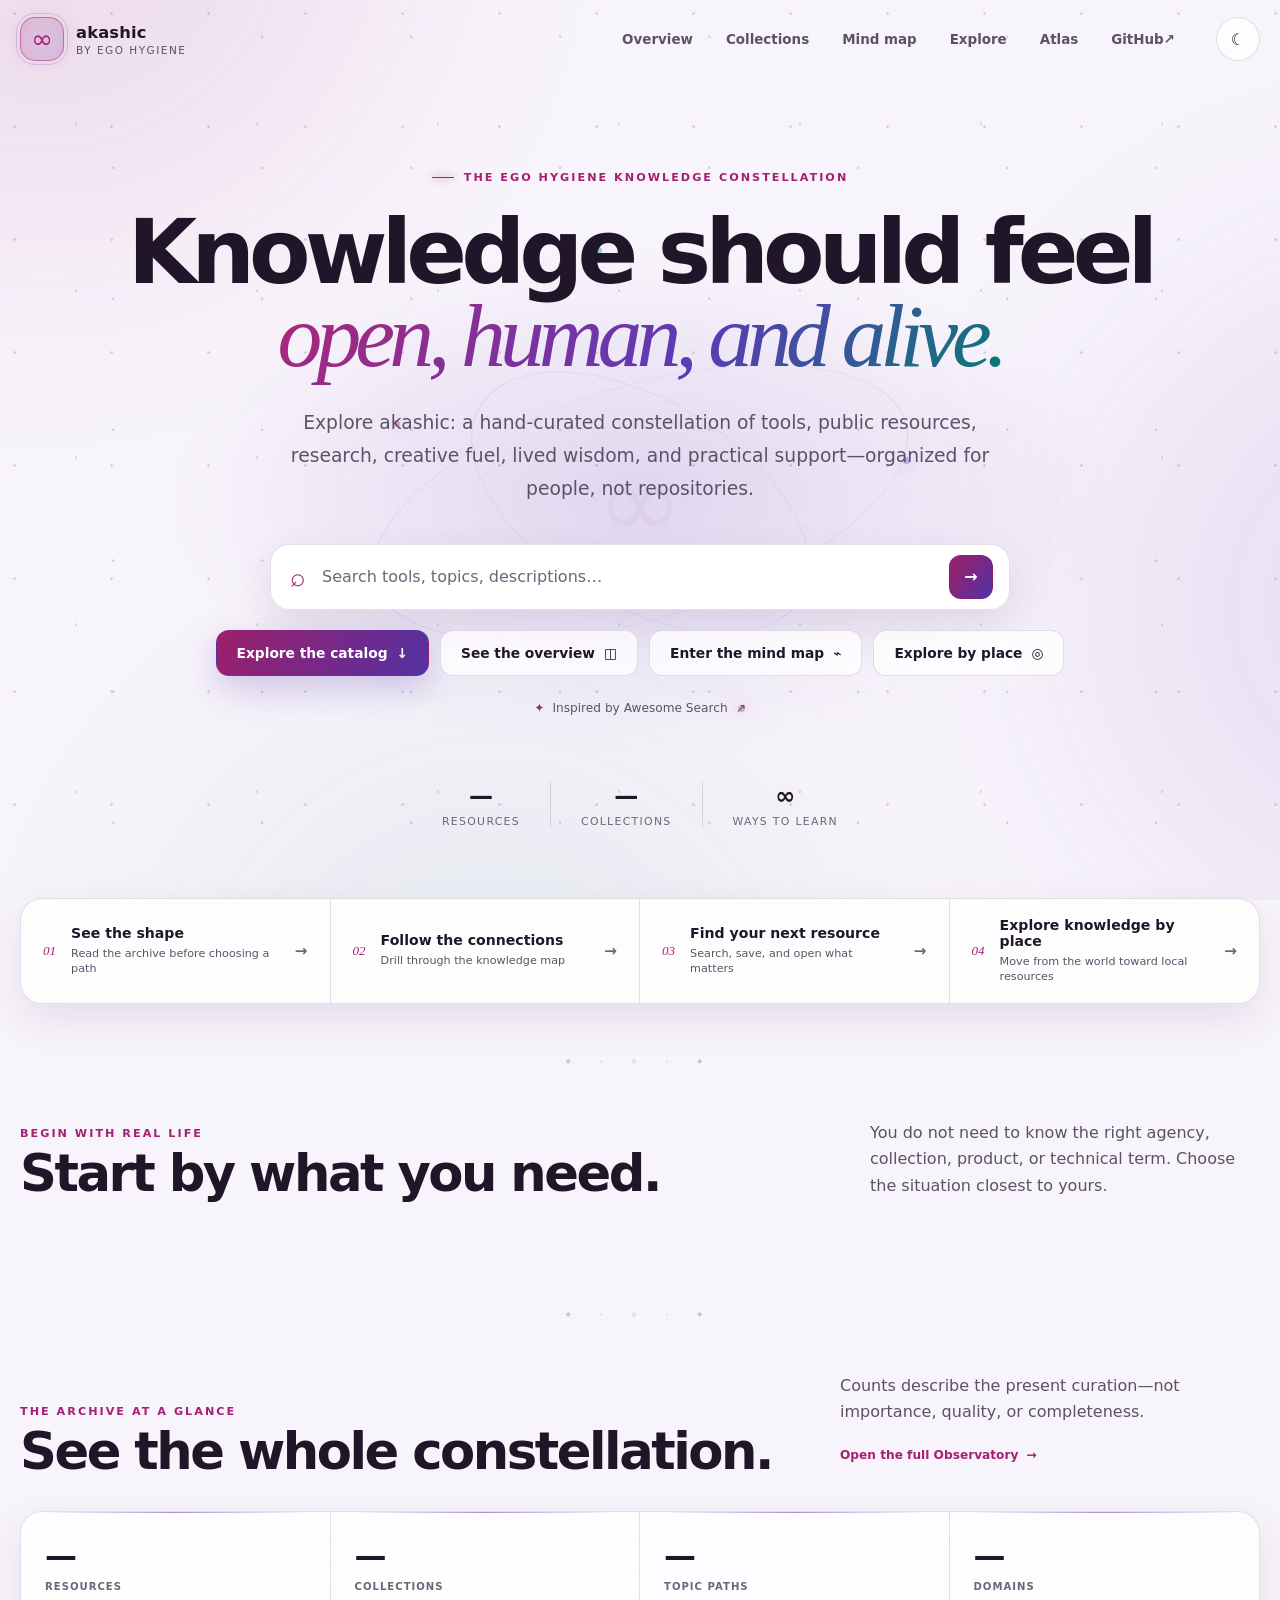
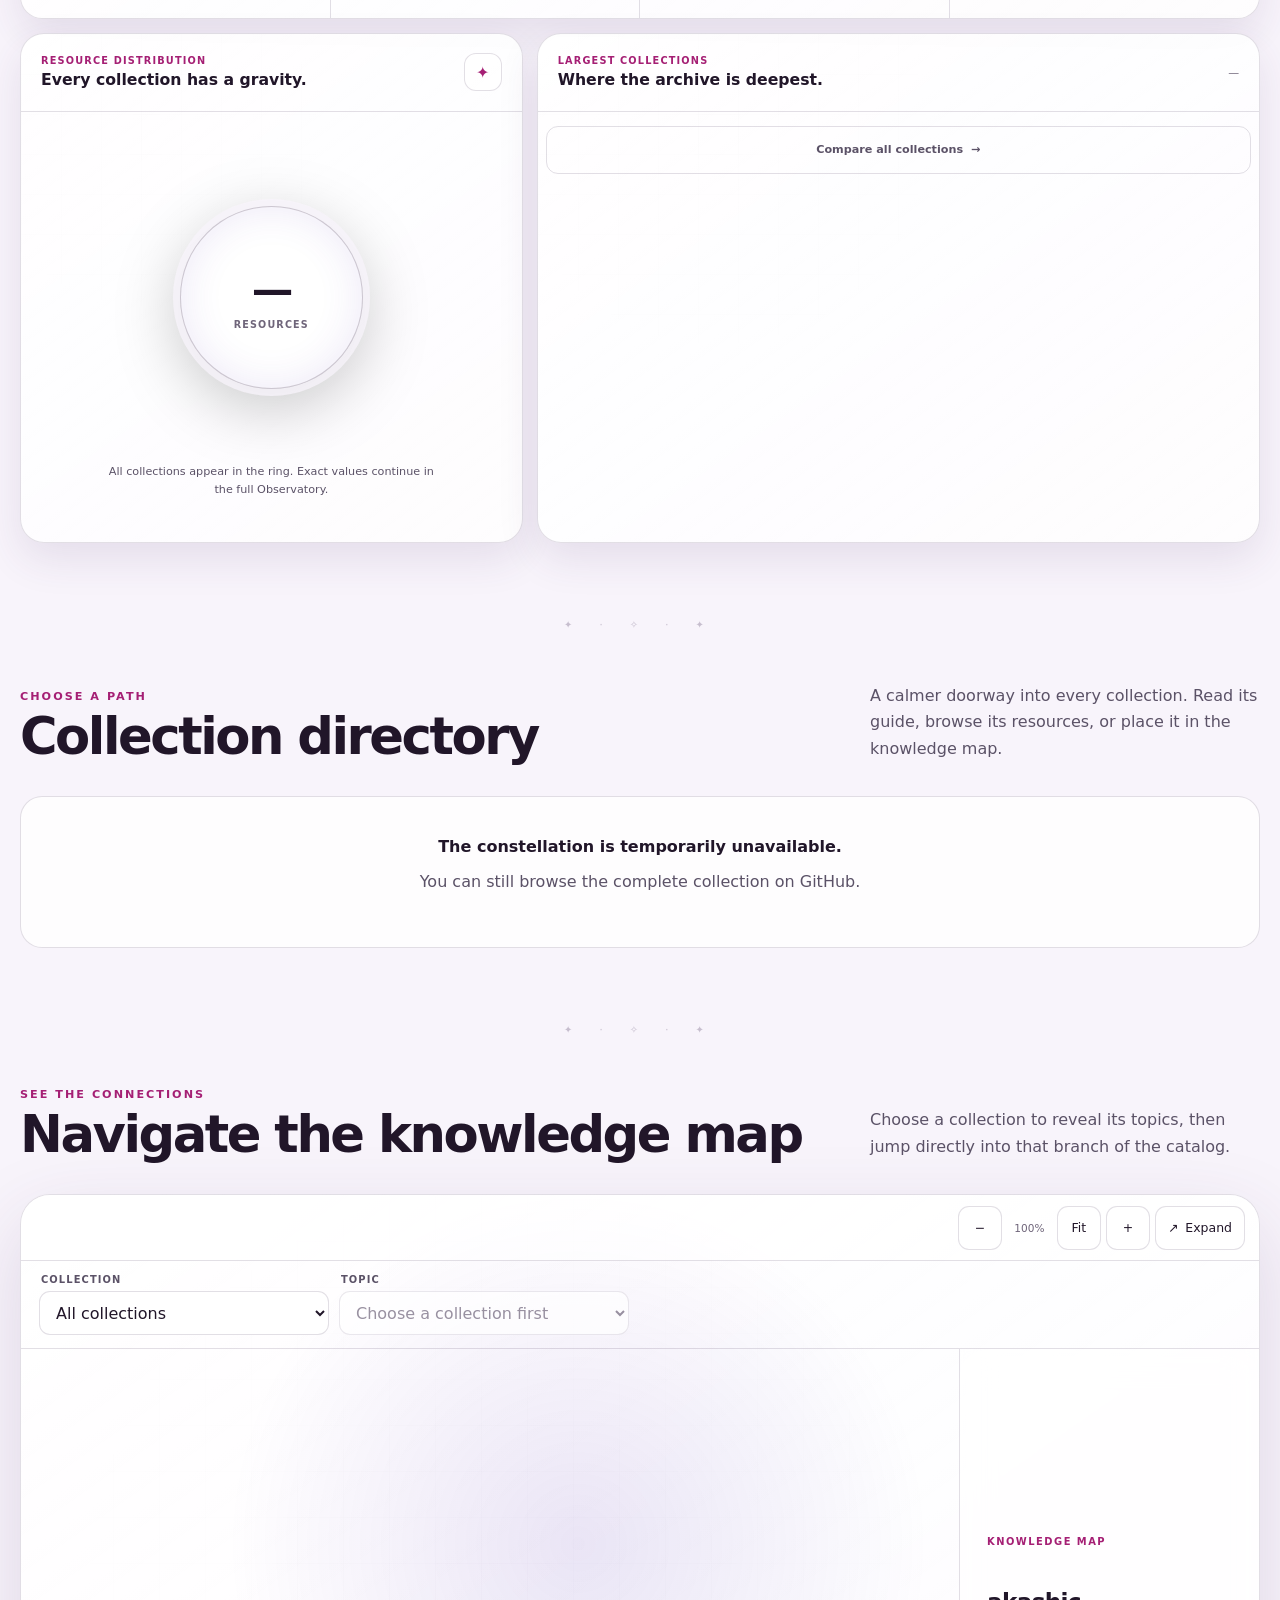
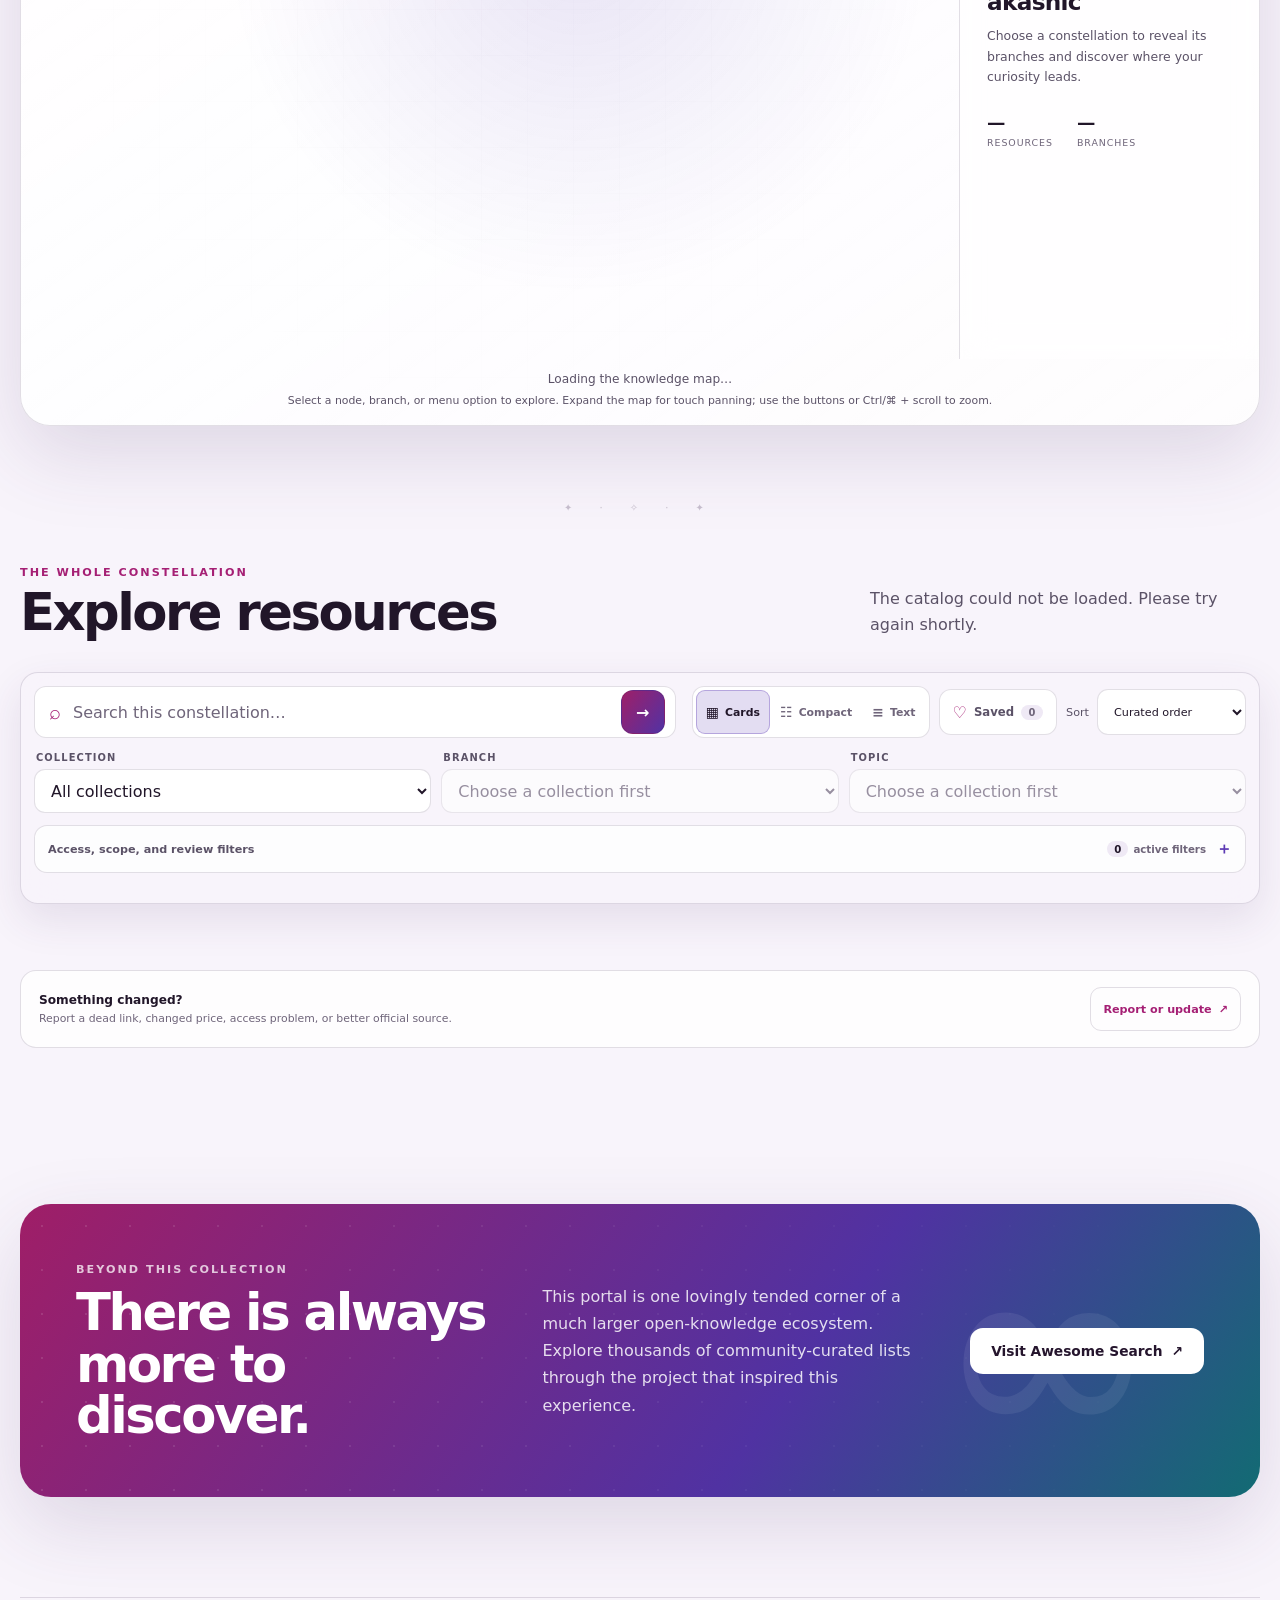
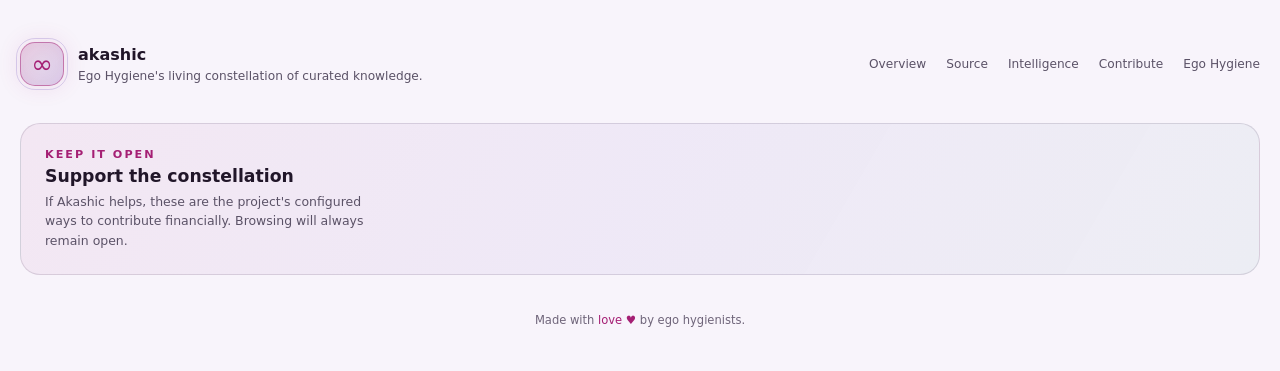
==== commit 73eae364: "Add stable resource metadata" ====
--- a/site/index.html
+++ b/site/index.html
@@ -201,6 +201,13 @@
             <label><span>Branch</span><select id="catalog-branch-select" disabled><option value="">Choose a collection first</option></select></label>
             <label><span>Topic</span><select id="catalog-topic-select" disabled><option value="">Choose a collection first</option></select></label>
           </div>
+          <details class="metadata-filters" id="metadata-filters">
+            <summary><span>Access, scope, and review filters</span><strong><b id="metadata-filter-count">0</b> <span>active filters</span></strong><i aria-hidden="true">＋</i></summary>
+            <div class="metadata-filter-panel">
+              <div class="metadata-filter-grid" id="metadata-filter-grid"></div>
+              <div class="metadata-filter-footer"><p>Structured filters appear only where maintainers have added explicit metadata; legacy entries remain visible until a filter is selected.</p><button id="metadata-filter-clear" type="button" disabled>Clear metadata filters</button></div>
+            </div>
+          </details>
           <div class="filter-row" id="filter-row" role="group" aria-label="Filter by collection"></div>
         </div>
         <div class="resource-grid" id="resource-grid"></div>
--- a/site/styles.css
+++ b/site/styles.css
@@ -369,6 +369,22 @@
 .sort-control select { min-height: 46px; min-width: 145px; }
 .catalog-taxonomy-controls { grid-column: 1 / -1; display: grid; grid-template-columns: repeat(3, minmax(0, 1fr)); gap: 10px; padding-top: 2px; }
 .catalog-taxonomy-controls label { min-width: 0; }
+.metadata-filters { grid-column: 1 / -1; border: 1px solid var(--line); border-radius: 13px; background: color-mix(in srgb, var(--surface-solid), transparent 18%); }
+.metadata-filters > summary { min-height: 46px; display: grid; grid-template-columns: 1fr auto auto; gap: 10px; align-items: center; padding: 0 13px; color: var(--muted); cursor: pointer; font-size: .7rem; font-weight: 760; list-style: none; }
+.metadata-filters > summary::-webkit-details-marker { display: none; }
+.metadata-filters > summary strong { display: inline-flex; align-items: center; gap: 5px; color: var(--faint); font-size: .64rem; font-weight: 680; }
+.metadata-filters > summary b { min-width: 21px; padding: 2px 6px; border-radius: 999px; background: var(--bg-soft); color: var(--text); text-align: center; }
+.metadata-filters > summary i { color: var(--violet); font-size: 1rem; font-style: normal; transition: transform .18s ease; }
+.metadata-filters[open] > summary i { transform: rotate(45deg); }
+.metadata-filters.has-active-filters { border-color: color-mix(in srgb, var(--violet), transparent 45%); }
+.metadata-filter-panel { padding: 3px 13px 13px; border-top: 1px solid var(--line); }
+.metadata-filter-grid { display: grid; grid-template-columns: repeat(4, minmax(0, 1fr)); gap: 9px; padding: 12px 0; }
+.metadata-filter-grid label > span { display: block; margin: 0 0 5px 2px; color: var(--faint); font-size: .58rem; font-weight: 760; letter-spacing: .09em; text-transform: uppercase; }
+.metadata-filter-grid select { width: 100%; min-height: 42px; padding: 0 32px 0 10px; border: 1px solid var(--line); border-radius: 10px; background: var(--surface-solid); color: var(--text); font-size: .68rem; }
+.metadata-filter-footer { display: flex; justify-content: space-between; gap: 16px; align-items: center; padding-top: 10px; border-top: 1px solid var(--line); }
+.metadata-filter-footer p { max-width: 720px; margin: 0; color: var(--faint); font-size: .64rem; line-height: 1.5; }
+.metadata-filter-footer button { min-height: 40px; padding: 0 11px; border: 1px solid var(--line); border-radius: 9px; background: var(--surface); color: var(--muted); cursor: pointer; font-size: .65rem; }
+.metadata-filter-footer button:disabled { cursor: default; opacity: .45; }
 .filter-row { grid-column: 1 / -1; display: flex; flex-wrap: nowrap; gap: 7px; overflow-x: auto; padding: 2px 1px 3px; scrollbar-width: thin; mask-image: linear-gradient(90deg, transparent 0, black 8px, black calc(100% - 18px), transparent); }
 .filter-chip { min-height: 44px; flex: 0 0 auto; padding: 0 13px; border: 1px solid var(--line); border-radius: 999px; background: var(--surface); color: var(--muted); cursor: pointer; font-size: .72rem; transition: color .18s ease, border-color .18s ease, background .18s ease; }
 .filter-chip:hover { border-color: color-mix(in srgb, var(--chip-color), transparent 45%); color: var(--text); }
@@ -390,8 +406,20 @@
 .resource-card h3 a:focus-visible { outline: 0; }
 .resource-card h3 a:focus-visible::after { outline: 3px solid var(--cyan); outline-offset: -5px; box-shadow: inset 0 0 0 2px var(--surface-solid), inset 0 0 20px color-mix(in srgb, var(--cyan), transparent 86%); }
 .resource-card h3 a:hover { color: var(--pink); }
-.resource-labels { position: relative; z-index: 3; display: flex; flex-wrap: wrap; gap: 5px; margin: -2px 0 12px; padding: 0; pointer-events: none; list-style: none; }
+.resource-signals { position: relative; z-index: 3; margin: -2px 0 12px; }
+.resource-labels { display: flex; flex-wrap: wrap; gap: 5px; margin: 0 0 6px; padding: 0; pointer-events: none; list-style: none; }
+.resource-signals > .resource-labels:last-child { margin-bottom: 0; }
 .resource-labels li { padding: 4px 7px; border: 1px solid color-mix(in srgb, var(--category-color), transparent 70%); border-radius: 999px; background: color-mix(in srgb, var(--category-color), transparent 91%); color: var(--text); font-size: .58rem; font-weight: 720; line-height: 1; }
+.resource-metadata-labels li { border-style: dashed; }
+.resource-provenance { margin-top: 7px; border-top: 1px solid var(--line); }
+.resource-provenance summary { min-height: 32px; display: flex; justify-content: space-between; align-items: center; color: var(--faint); cursor: pointer; font-size: .62rem; font-weight: 720; list-style: none; }
+.resource-provenance summary::-webkit-details-marker { display: none; }
+.resource-provenance summary span { color: var(--violet); font-size: .82rem; transition: transform .18s ease; }
+.resource-provenance[open] summary span { transform: rotate(45deg); }
+.resource-provenance dl { display: grid; grid-template-columns: repeat(2, minmax(0, 1fr)); gap: 7px 10px; margin: 2px 0 7px; padding: 9px; border-radius: 9px; background: var(--bg-soft); }
+.resource-provenance dl div { min-width: 0; }
+.resource-provenance dt { color: var(--faint); font-size: .52rem; font-weight: 780; letter-spacing: .06em; text-transform: uppercase; }
+.resource-provenance dd { overflow-wrap: anywhere; margin: 2px 0 0; color: var(--muted); font-size: .59rem; line-height: 1.35; }
 .resource-card p { flex: 1; margin: 0 0 20px; color: var(--muted); font-size: .78rem; line-height: 1.62; }
 .resource-footer { display: flex; align-items: end; justify-content: space-between; gap: 12px; }
 .resource-taxonomy { position: relative; z-index: 3; min-width: 0; display: flex; flex-direction: column; align-items: flex-start; }
@@ -407,7 +435,7 @@
 .resource-grid.is-compact .resource-top { grid-area: top; align-self: end; }
 .resource-grid.is-compact .favorite { margin: -7px -5px -4px 0; }
 .resource-grid.is-compact .resource-card h3 { grid-area: title; align-self: start; margin: 1px 0 0; font-size: .9rem; }
-.resource-grid.is-compact .resource-labels { grid-area: labels; align-self: start; margin: 5px 0 0; }
+.resource-grid.is-compact .resource-signals { grid-area: labels; align-self: start; margin: 5px 0 0; }
 .resource-grid.is-compact .resource-card p { grid-area: description; display: -webkit-box; align-self: center; overflow: hidden; margin: 0; font-size: .73rem; -webkit-box-orient: vertical; -webkit-line-clamp: 2; }
 .resource-grid.is-compact .resource-footer { grid-area: footer; align-self: stretch; padding-left: 18px; border-left: 1px solid var(--line); }
 .resource-grid.is-text { grid-template-columns: 1fr; gap: 0; border-top: 1px solid var(--line); }
@@ -417,7 +445,7 @@
 .resource-grid.is-text .resource-top { grid-area: top; }
 .resource-grid.is-text .favorite { margin: -8px 0 0 auto; }
 .resource-grid.is-text .resource-card h3 { grid-area: title; margin: 0 0 4px; font-size: .93rem; }
-.resource-grid.is-text .resource-labels { grid-area: labels; margin: 5px 0 0; }
+.resource-grid.is-text .resource-signals { grid-area: labels; margin: 5px 0 0; }
 .resource-grid.is-text .resource-card p { grid-area: description; margin: 0; font-size: .77rem; line-height: 1.65; }
 .resource-grid.is-text .resource-footer { grid-area: footer; align-self: stretch; padding-left: 18px; border-left: 1px solid var(--line); }
 .load-more { min-height: 48px; display: block; margin: 34px auto 0; padding: 0 24px; border: 1px solid var(--line); border-radius: 13px; background: var(--surface); color: var(--text); cursor: pointer; font-weight: 700; }
@@ -593,6 +621,8 @@
   .sort-control { flex: 1; justify-content: end; }
   .sort-control select { min-width: 0; max-width: 170px; }
   .catalog-taxonomy-controls { grid-template-columns: 1fr; }
+  .metadata-filter-grid { grid-template-columns: 1fr; }
+  .metadata-filter-footer { align-items: flex-start; flex-direction: column; }
   .filter-row { display: none; }
   .resource-grid.is-compact .resource-card { min-height: 0; grid-template-columns: 1fr; grid-template-areas: "top" "title" "labels" "description" "footer"; gap: 0; padding: 17px; }
   .resource-grid.is-compact .resource-card h3 { margin: 7px 0 8px; font-size: .94rem; }
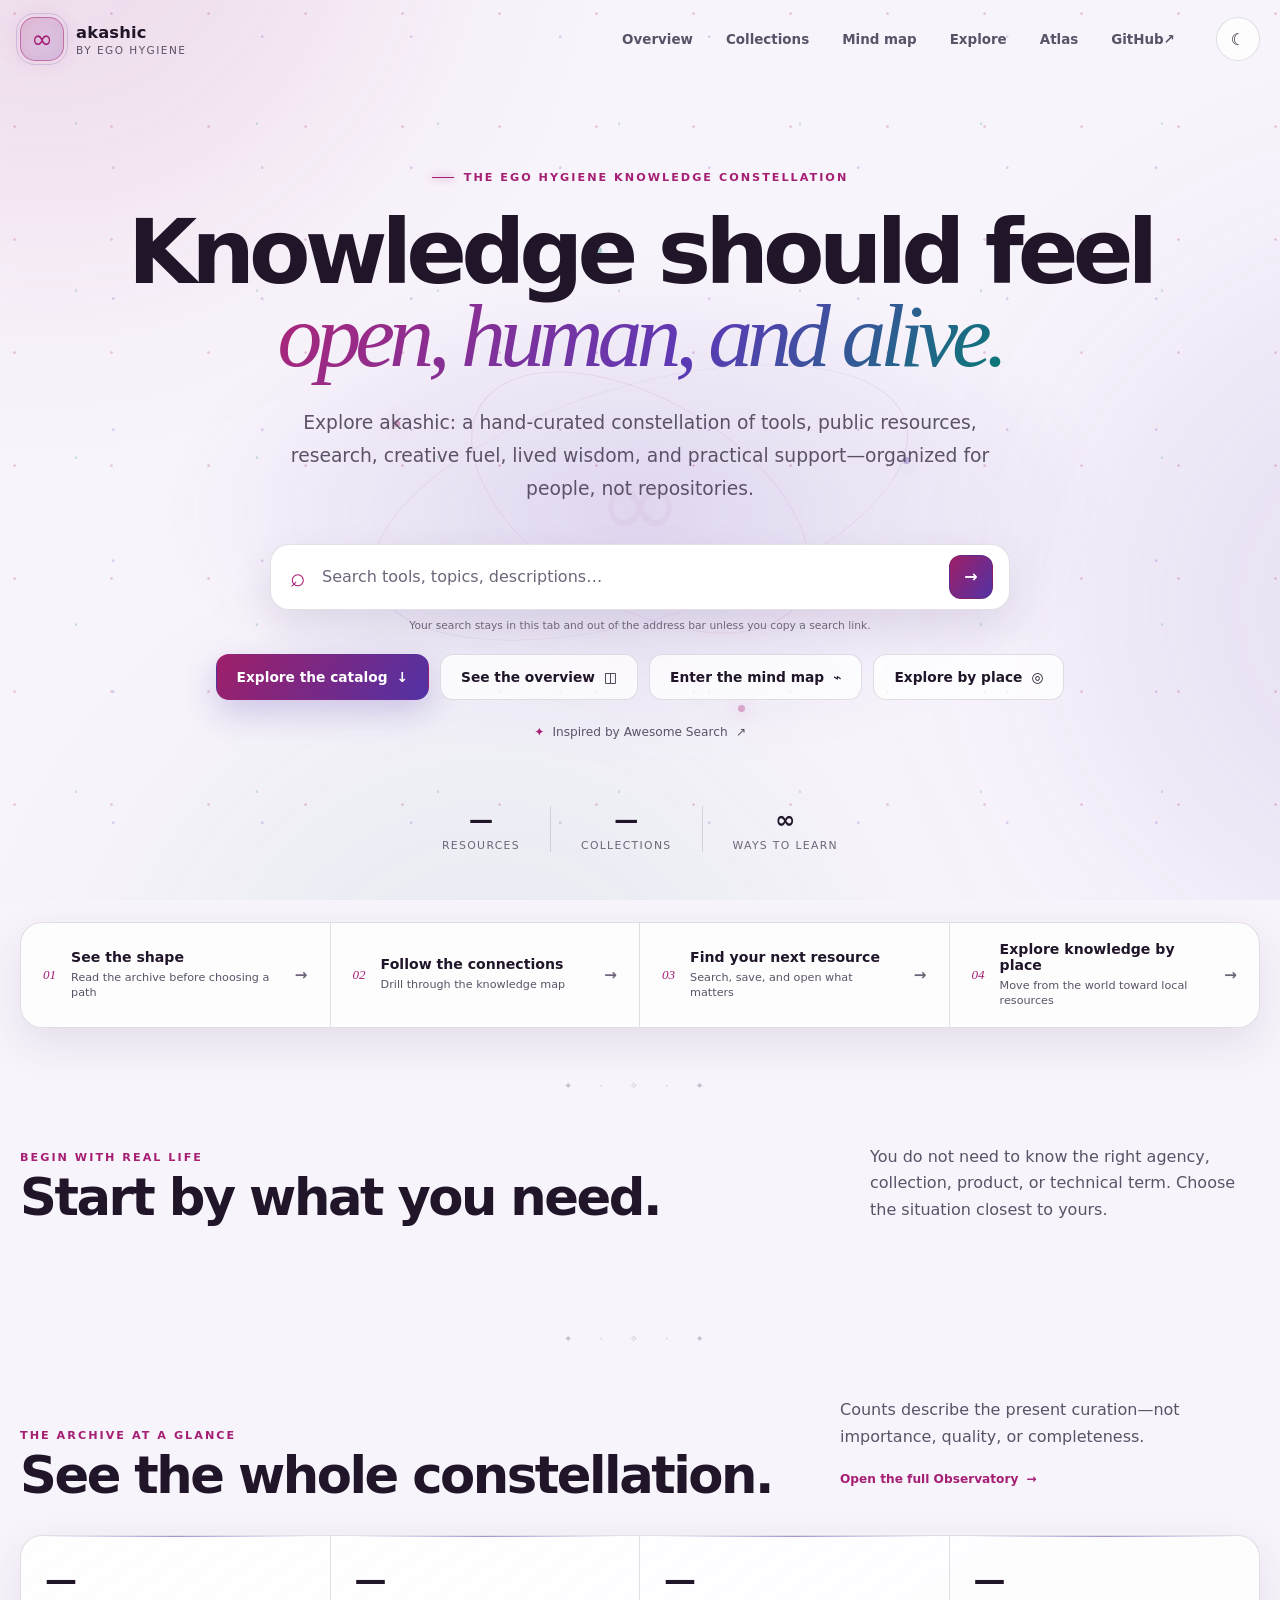
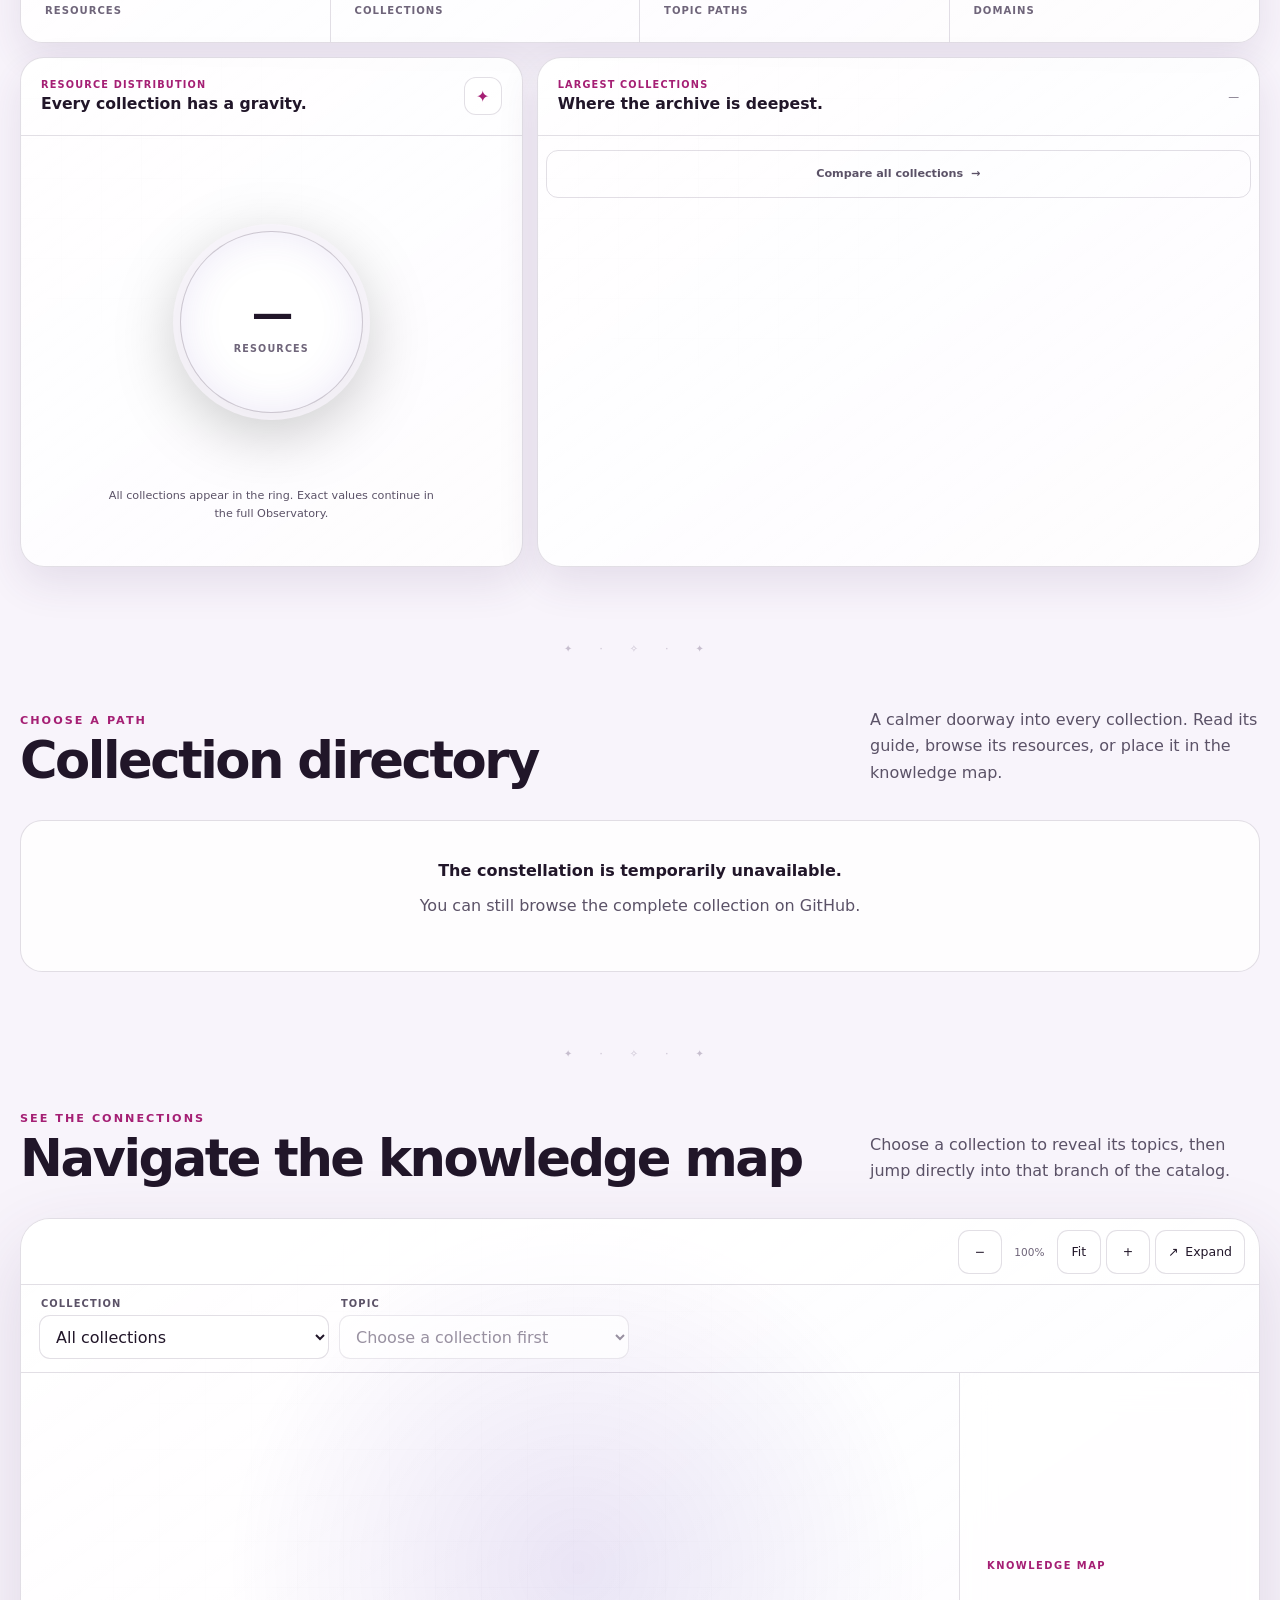
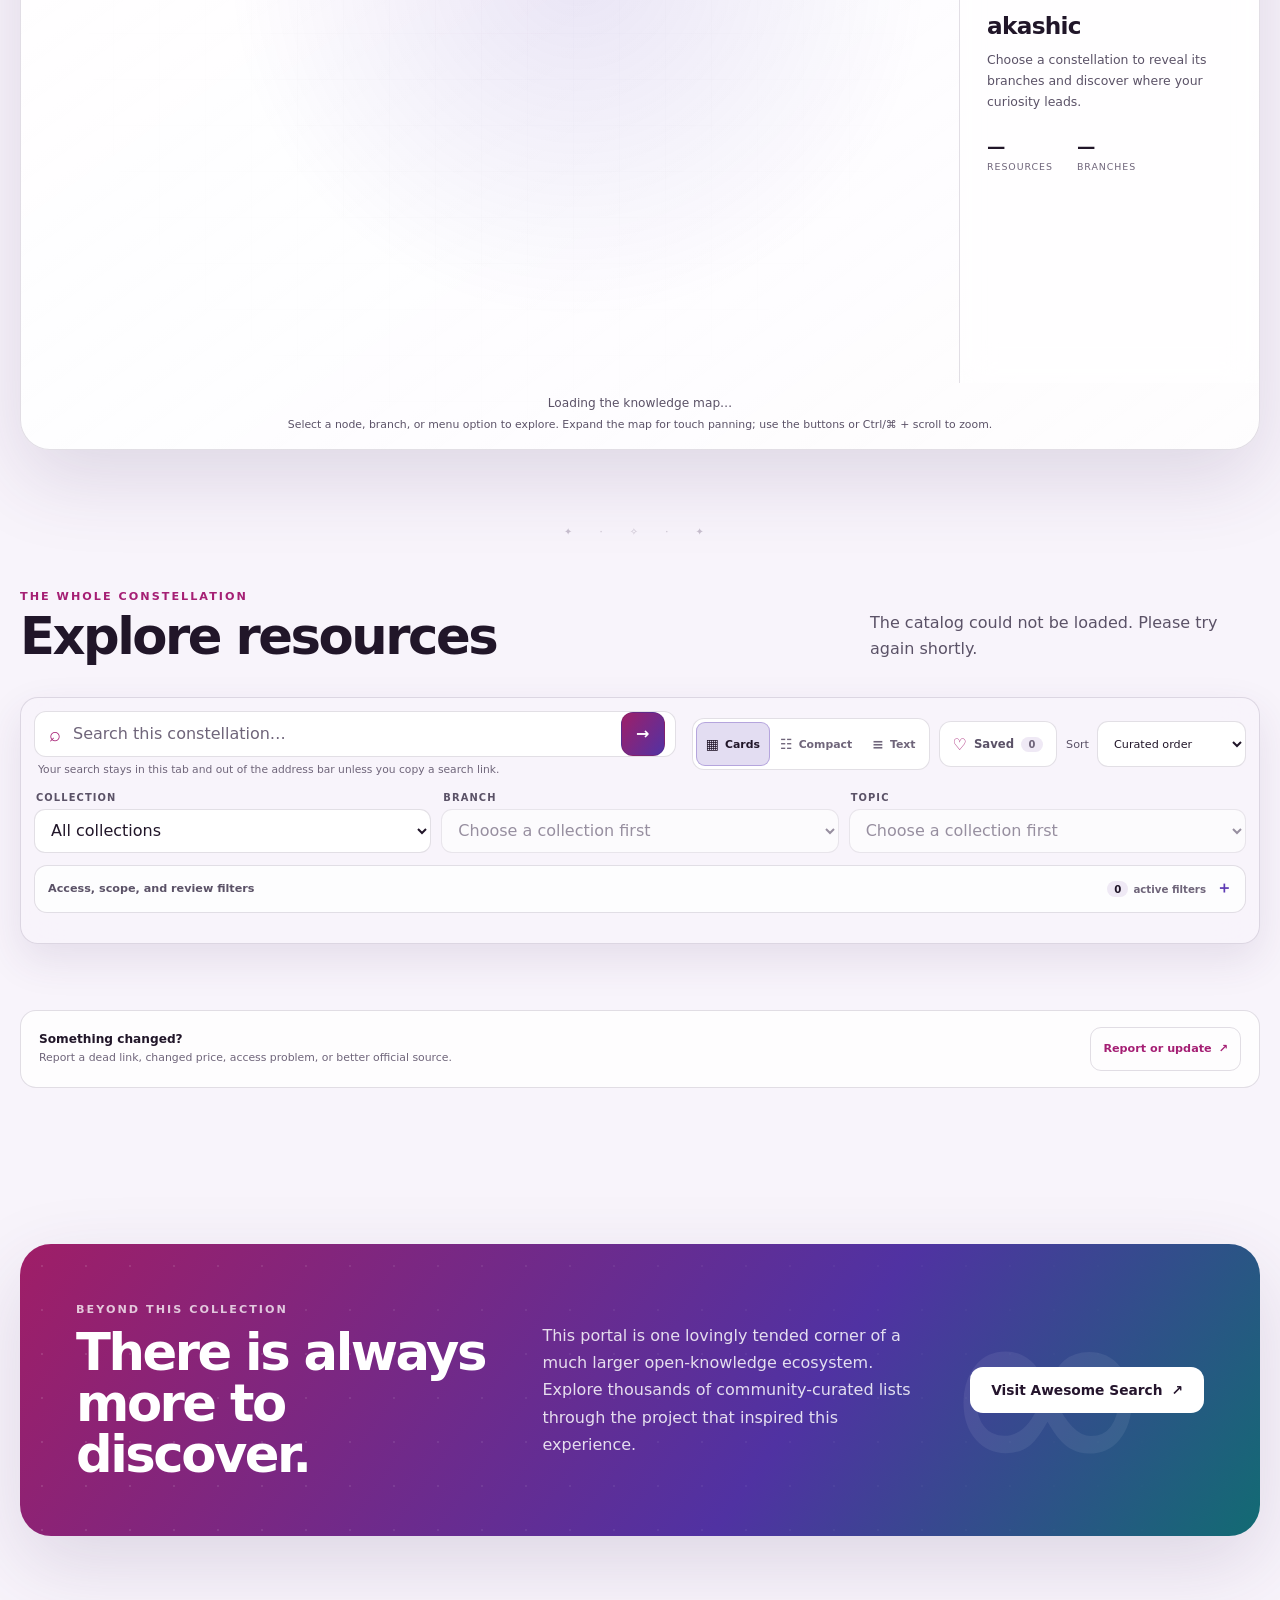
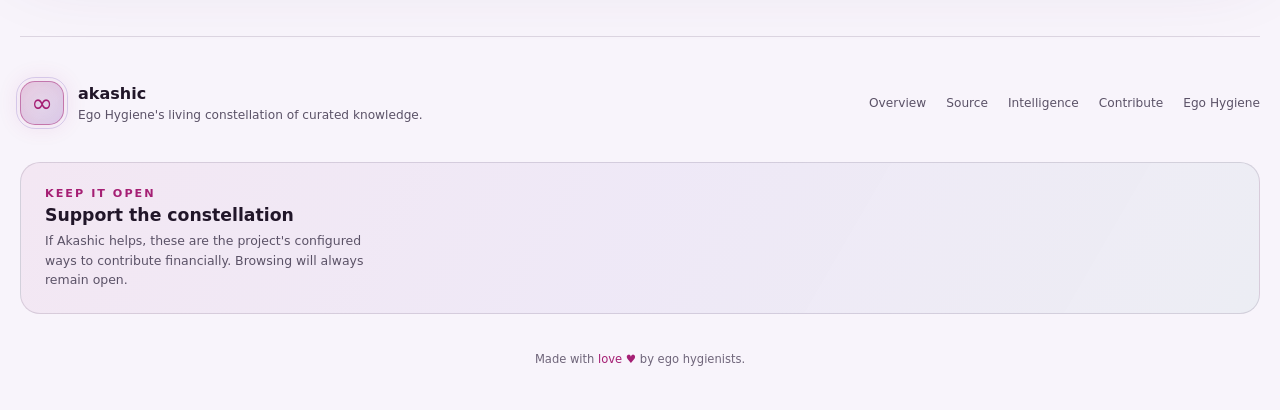
==== commit a6a8553e: "Keep search queries private by default" ====
--- a/site/index.html
+++ b/site/index.html
@@ -53,10 +53,11 @@
         <form class="hero-search" id="search-form" role="search" aria-label="Search all akashic resources">
           <label class="sr-only" for="search-input">Search all resources</label>
           <span aria-hidden="true">⌕</span>
-          <input id="search-input" name="q" type="search" placeholder="Search tools, topics, descriptions…" autocomplete="off">
+          <input id="search-input" type="search" placeholder="Search tools, topics, descriptions…" autocomplete="off" aria-describedby="hero-search-privacy">
           <button class="search-clear" id="hero-search-clear" type="button" aria-label="Clear search" hidden>×</button>
           <button class="search-submit" type="submit" aria-label="Search resources"><span aria-hidden="true">→</span></button>
         </form>
+        <p class="search-privacy-note" id="hero-search-privacy">Your search stays in this tab and out of the address bar unless you copy a search link.</p>
         <div class="hero-actions">
           <a class="button button-primary" href="#catalog">Explore the catalog <span aria-hidden="true">↓</span></a>
           <a class="button button-quiet" href="dashboard.html">See the overview <span aria-hidden="true">◫</span></a>
@@ -181,12 +182,15 @@
           </div>
         </details>
         <div class="catalog-toolbar" id="catalog-toolbar">
-          <form class="catalog-search" id="catalog-search-form" role="search" aria-label="Search the resource catalog">
-            <label class="sr-only" for="catalog-search-input">Search the resource catalog</label><span aria-hidden="true">⌕</span>
-            <input id="catalog-search-input" type="search" placeholder="Search this constellation…" autocomplete="off">
-            <button class="search-clear" id="catalog-search-clear" type="button" aria-label="Clear search" hidden>×</button>
-            <button class="search-submit" type="submit" aria-label="Search resources"><span aria-hidden="true">→</span></button>
-          </form>
+          <div class="catalog-search-shell">
+            <form class="catalog-search" id="catalog-search-form" role="search" aria-label="Search the resource catalog">
+              <label class="sr-only" for="catalog-search-input">Search the resource catalog</label><span aria-hidden="true">⌕</span>
+              <input id="catalog-search-input" type="search" placeholder="Search this constellation…" autocomplete="off" aria-describedby="catalog-search-privacy">
+              <button class="search-clear" id="catalog-search-clear" type="button" aria-label="Clear search" hidden>×</button>
+              <button class="search-submit" type="submit" aria-label="Search resources"><span aria-hidden="true">→</span></button>
+            </form>
+            <p class="search-privacy-note" id="catalog-search-privacy">Your search stays in this tab and out of the address bar unless you copy a search link.</p>
+          </div>
           <div class="catalog-actions">
             <div class="view-switch" role="group" aria-label="Resource layout">
               <button type="button" id="view-cards" data-catalog-view="cards" aria-pressed="true"><span aria-hidden="true">▦</span> Cards</button>
--- a/site/styles.css
+++ b/site/styles.css
@@ -112,7 +112,7 @@
 h1 em { font-family: "Iowan Old Style", "Palatino Linotype", "Book Antiqua", Georgia, serif; font-weight: 400; background: var(--accent); color: transparent; -webkit-background-clip: text; background-clip: text; }
 .hero-copy { max-width: 760px; margin: 0; color: var(--muted); font-size: clamp(1rem, 2vw, 1.17rem); line-height: 1.78; }
 .hero-search, .catalog-search { display: flex; align-items: center; background: color-mix(in srgb, var(--surface-solid), transparent 2%); border: 1px solid var(--line); box-shadow: var(--shadow-soft); }
-.hero-search { width: min(100%, 740px); min-height: 66px; margin: 38px 0 20px; gap: 14px; padding: 0 16px 0 19px; border-radius: 19px; }
+.hero-search { width: min(100%, 740px); min-height: 66px; margin: 38px 0 8px; gap: 14px; padding: 0 16px 0 19px; border-radius: 19px; }
 .hero-search:focus-within, .catalog-search:focus-within { border-color: var(--violet); box-shadow: 0 0 0 4px color-mix(in srgb, var(--violet), transparent 84%), var(--shadow-soft); }
 .hero-search > span, .catalog-search > span { color: var(--pink); font-size: 1.65rem; }
 .hero-search input, .catalog-search input { min-width: 0; flex: 1; border: 0; outline: 0; background: transparent; color: var(--text); }
@@ -122,6 +122,8 @@
 .search-clear:hover { background: var(--bg-soft); color: var(--text); }
 .search-submit { width: 44px; height: 44px; flex: 0 0 auto; display: grid; place-items: center; border: 1px solid var(--line); border-radius: 12px; background: var(--button-accent); color: #fff; cursor: pointer; font-weight: 800; }
 .search-submit:hover { transform: translateX(2px); }
+.search-privacy-note { margin: 0; color: var(--faint); font-size: .67rem; line-height: 1.5; }
+.hero > .search-privacy-note { width: min(100%, 740px); margin-bottom: 20px; padding-inline: 4px; }
 kbd { padding: 4px 8px; border: 1px solid var(--line-strong); border-radius: 7px; background: var(--bg-soft); color: var(--faint); font-size: .72rem; }
 .hero-actions { display: flex; justify-content: center; flex-wrap: wrap; gap: 11px; }
 .button { min-height: 46px; display: inline-flex; justify-content: center; align-items: center; gap: 9px; padding: 0 20px; border: 1px solid transparent; border-radius: 13px; text-decoration: none; cursor: pointer; font-weight: 760; font-size: .86rem; transition: transform .2s ease, box-shadow .2s ease, border-color .2s ease; }
@@ -315,8 +317,8 @@
 .context-path button { min-height: 30px; flex: 0 0 auto; padding: 0 10px; border: 1px solid var(--line); border-radius: 999px; background: var(--surface-solid); color: var(--text); cursor: pointer; font-size: .7rem; }
 .context-path button::after { content: " ×"; color: var(--faint); }
 .context-actions { flex: 0 0 auto; display: flex; align-items: center; gap: 4px; }
-.context-actions a { min-height: 36px; display: inline-flex; align-items: center; gap: 7px; padding: 0 9px; border-radius: 9px; color: var(--pink); font-size: .68rem; text-decoration: none; }
-.context-actions a:hover { background: var(--surface-hover); color: var(--text); }
+.context-actions a, .context-actions button { min-height: 36px; display: inline-flex; align-items: center; gap: 7px; padding: 0 9px; border: 0; border-radius: 9px; background: transparent; color: var(--pink); cursor: pointer; font-size: .68rem; text-decoration: none; }
+.context-actions a:hover, .context-actions button:hover { background: var(--surface-hover); color: var(--text); }
 .collection-guide { margin: -1px 0 20px; overflow: hidden; border: 1px solid color-mix(in srgb, var(--violet), transparent 65%); border-radius: 19px; background: color-mix(in srgb, var(--surface), transparent 3%); box-shadow: var(--shadow-soft); }
 .collection-guide > summary { min-height: 74px; display: grid; grid-template-columns: auto minmax(0, 1fr) auto; gap: 13px; align-items: center; padding: 14px 18px; cursor: pointer; list-style: none; }
 .collection-guide > summary::-webkit-details-marker { display: none; }
@@ -353,6 +355,8 @@
 .related-paths button:hover { border-color: var(--violet); color: var(--text); }
 .catalog-toolbar { position: sticky; z-index: 100; top: 86px; display: grid; grid-template-columns: minmax(240px, 1fr) auto; gap: 12px 16px; margin-bottom: 28px; padding: 13px; border: 1px solid var(--line); border-radius: 18px; background: color-mix(in srgb, var(--bg), transparent 8%); box-shadow: var(--shadow-soft); backdrop-filter: blur(20px) saturate(130%); -webkit-backdrop-filter: blur(20px) saturate(130%); }
 .catalog-toolbar > * { min-width: 0; }
+.catalog-search-shell { display: grid; gap: 5px; }
+.catalog-search-shell .search-privacy-note { padding-inline: 4px; }
 .catalog-search { min-height: 46px; gap: 10px; padding: 0 10px 0 14px; border-radius: 12px; box-shadow: none; }
 .catalog-search > span { font-size: 1.25rem; }
 .catalog-actions { display: flex; align-items: center; gap: 9px; }
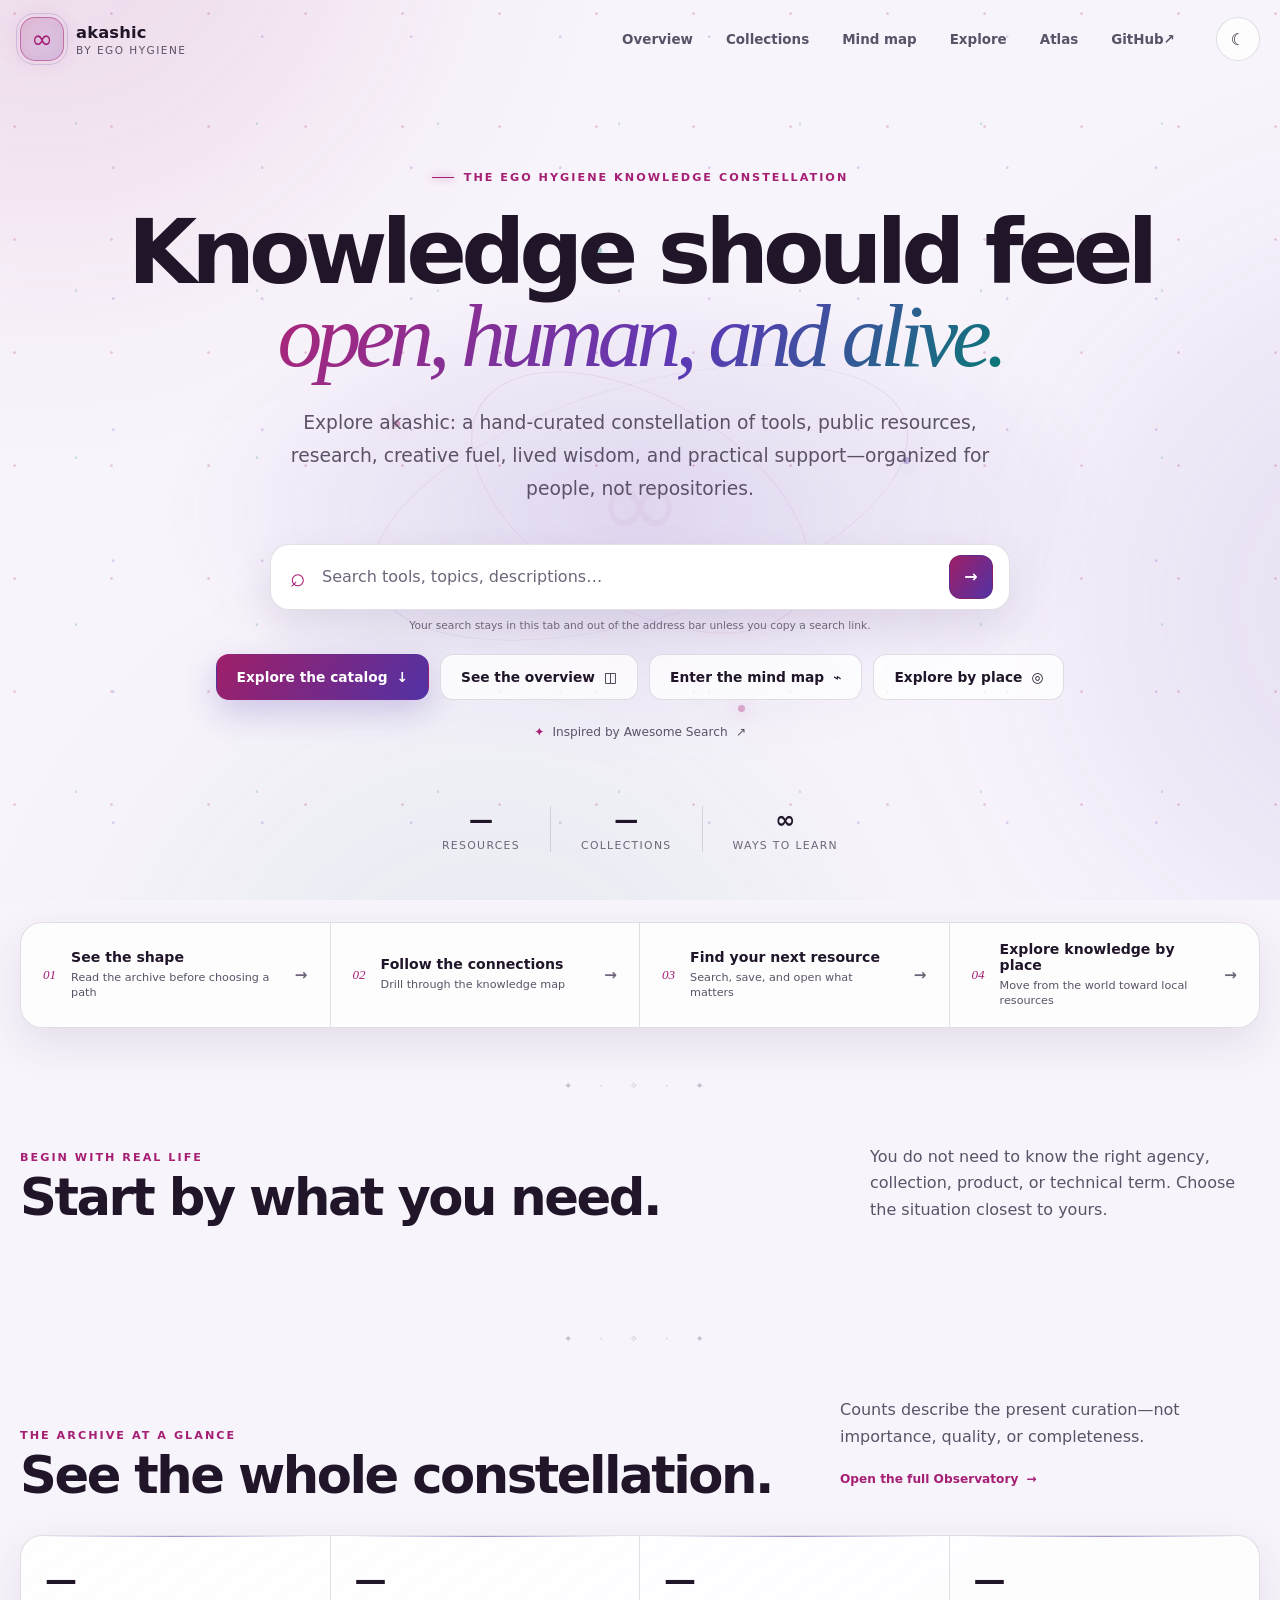
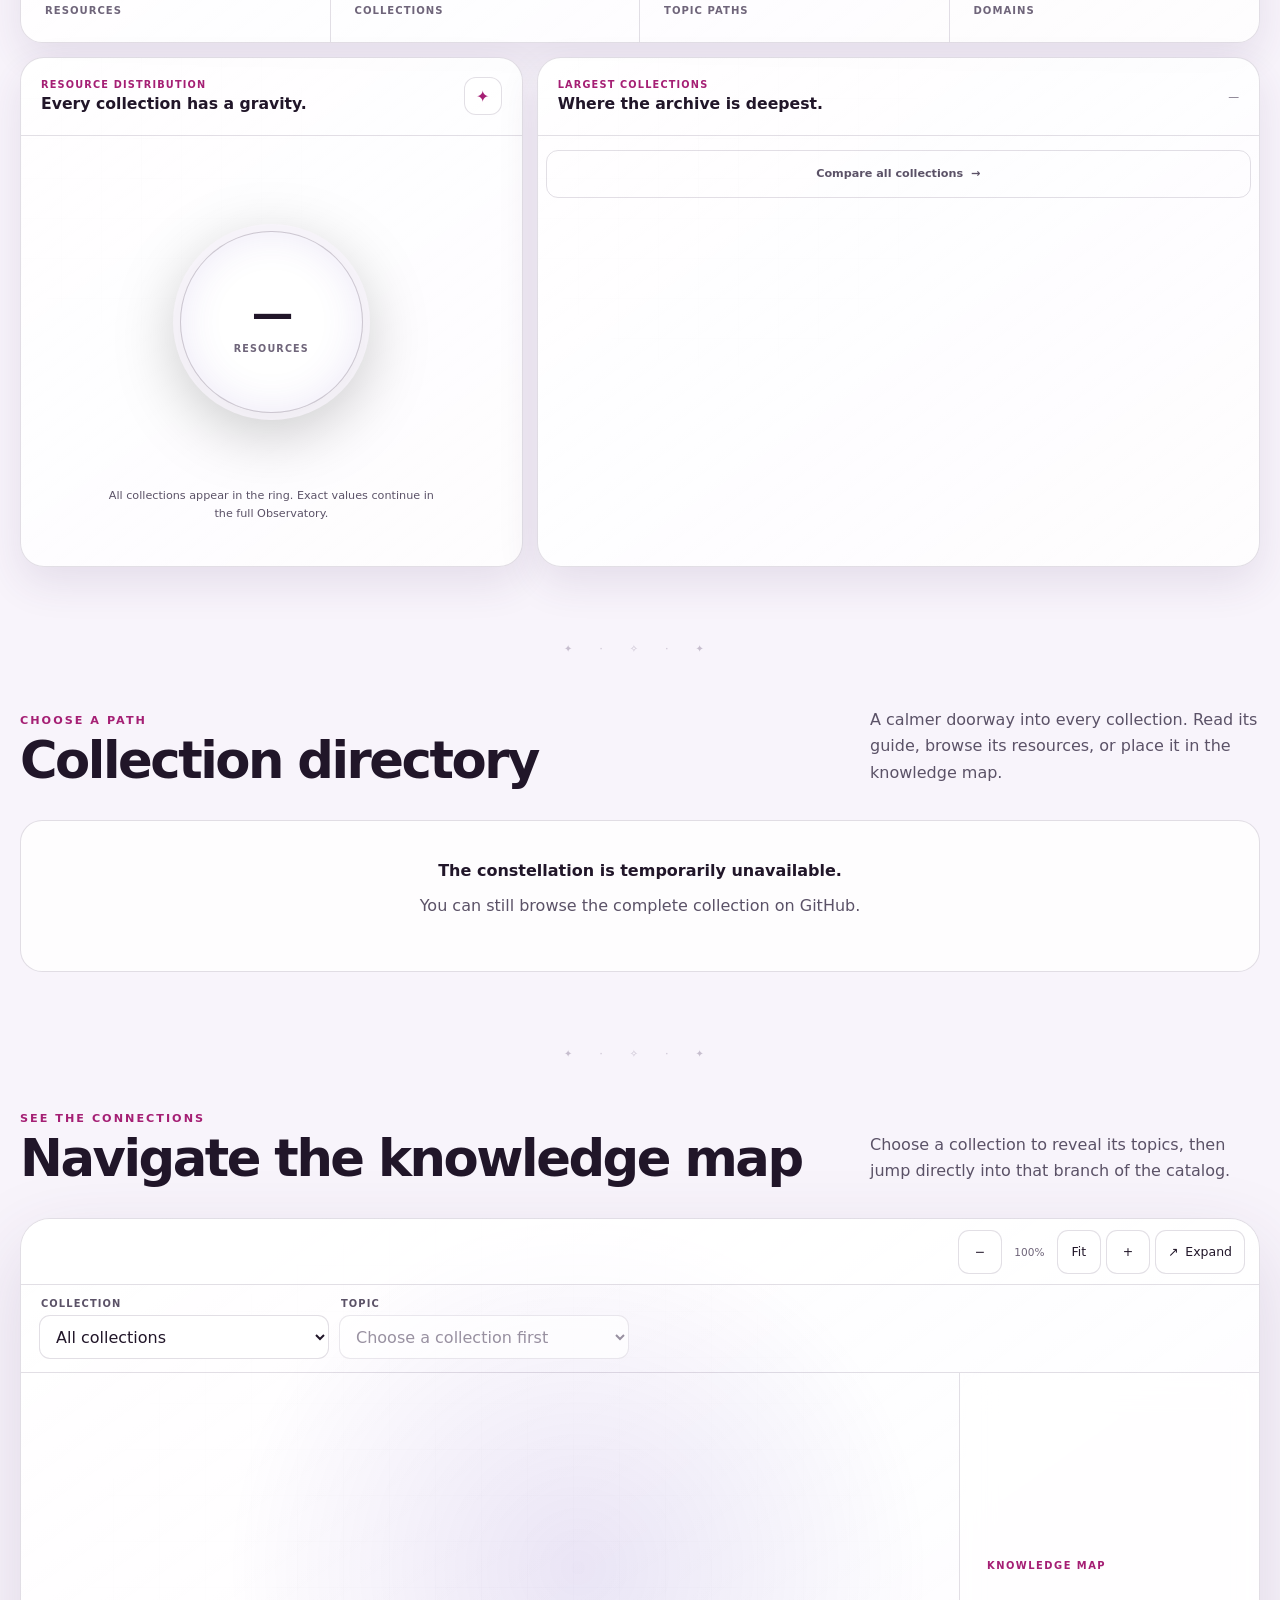
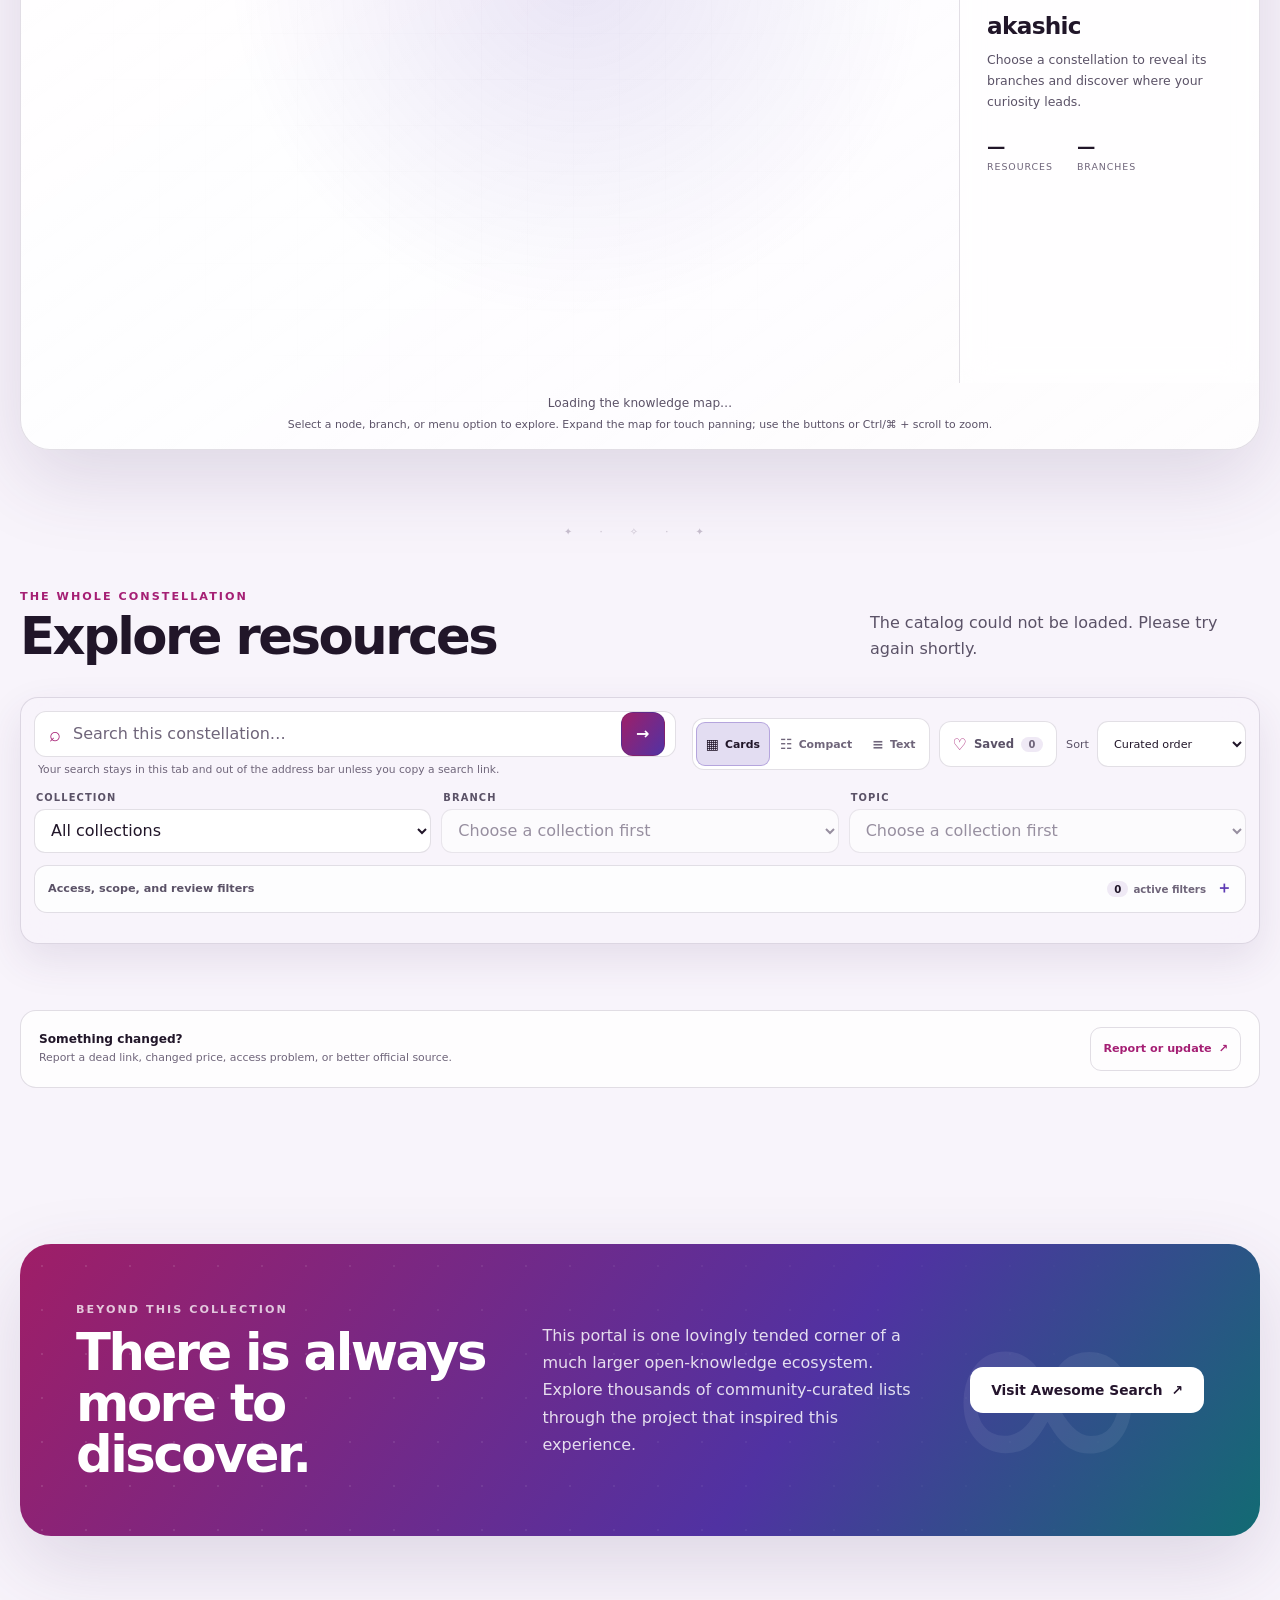
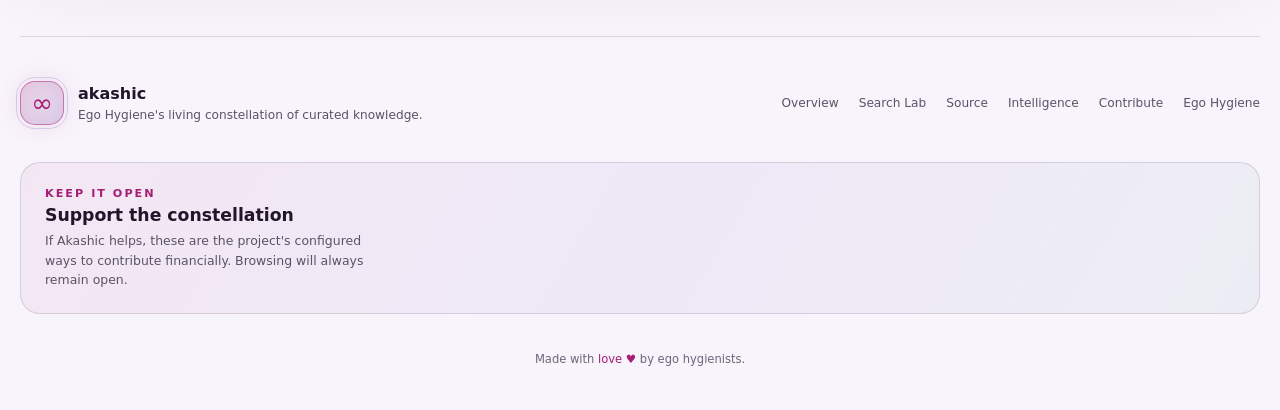
==== commit f3ff06ff: "Add browser search measurement lab" ====
--- a/site/index.html
+++ b/site/index.html
@@ -233,7 +233,7 @@
 
     <footer>
       <div class="footer-brand"><span class="brand-mark" aria-hidden="true">∞</span><div><strong>akashic</strong><p>Ego Hygiene's living constellation of curated knowledge.</p></div></div>
-      <div class="footer-links"><a href="dashboard.html">Overview</a><a href="https://github.com/egohygiene/akashic">Source</a><a href="intelligence/">Intelligence</a><a href="https://github.com/egohygiene/akashic/blob/main/contributing.md">Contribute</a><a href="https://github.com/egohygiene">Ego Hygiene</a></div>
+      <div class="footer-links"><a href="dashboard.html">Overview</a><a href="/search-lab.html">Search Lab</a><a href="https://github.com/egohygiene/akashic">Source</a><a href="intelligence/">Intelligence</a><a href="https://github.com/egohygiene/akashic/blob/main/contributing.md">Contribute</a><a href="https://github.com/egohygiene">Ego Hygiene</a></div>
       <section class="footer-support" aria-labelledby="footer-support-title">
         <div><p class="kicker">Keep it open</p><h2 id="footer-support-title">Support the constellation</h2><p>If Akashic helps, these are the project's configured ways to contribute financially. Browsing will always remain open.</p></div>
         <div class="funding-badges"><!-- akashic-funding-badges --></div>
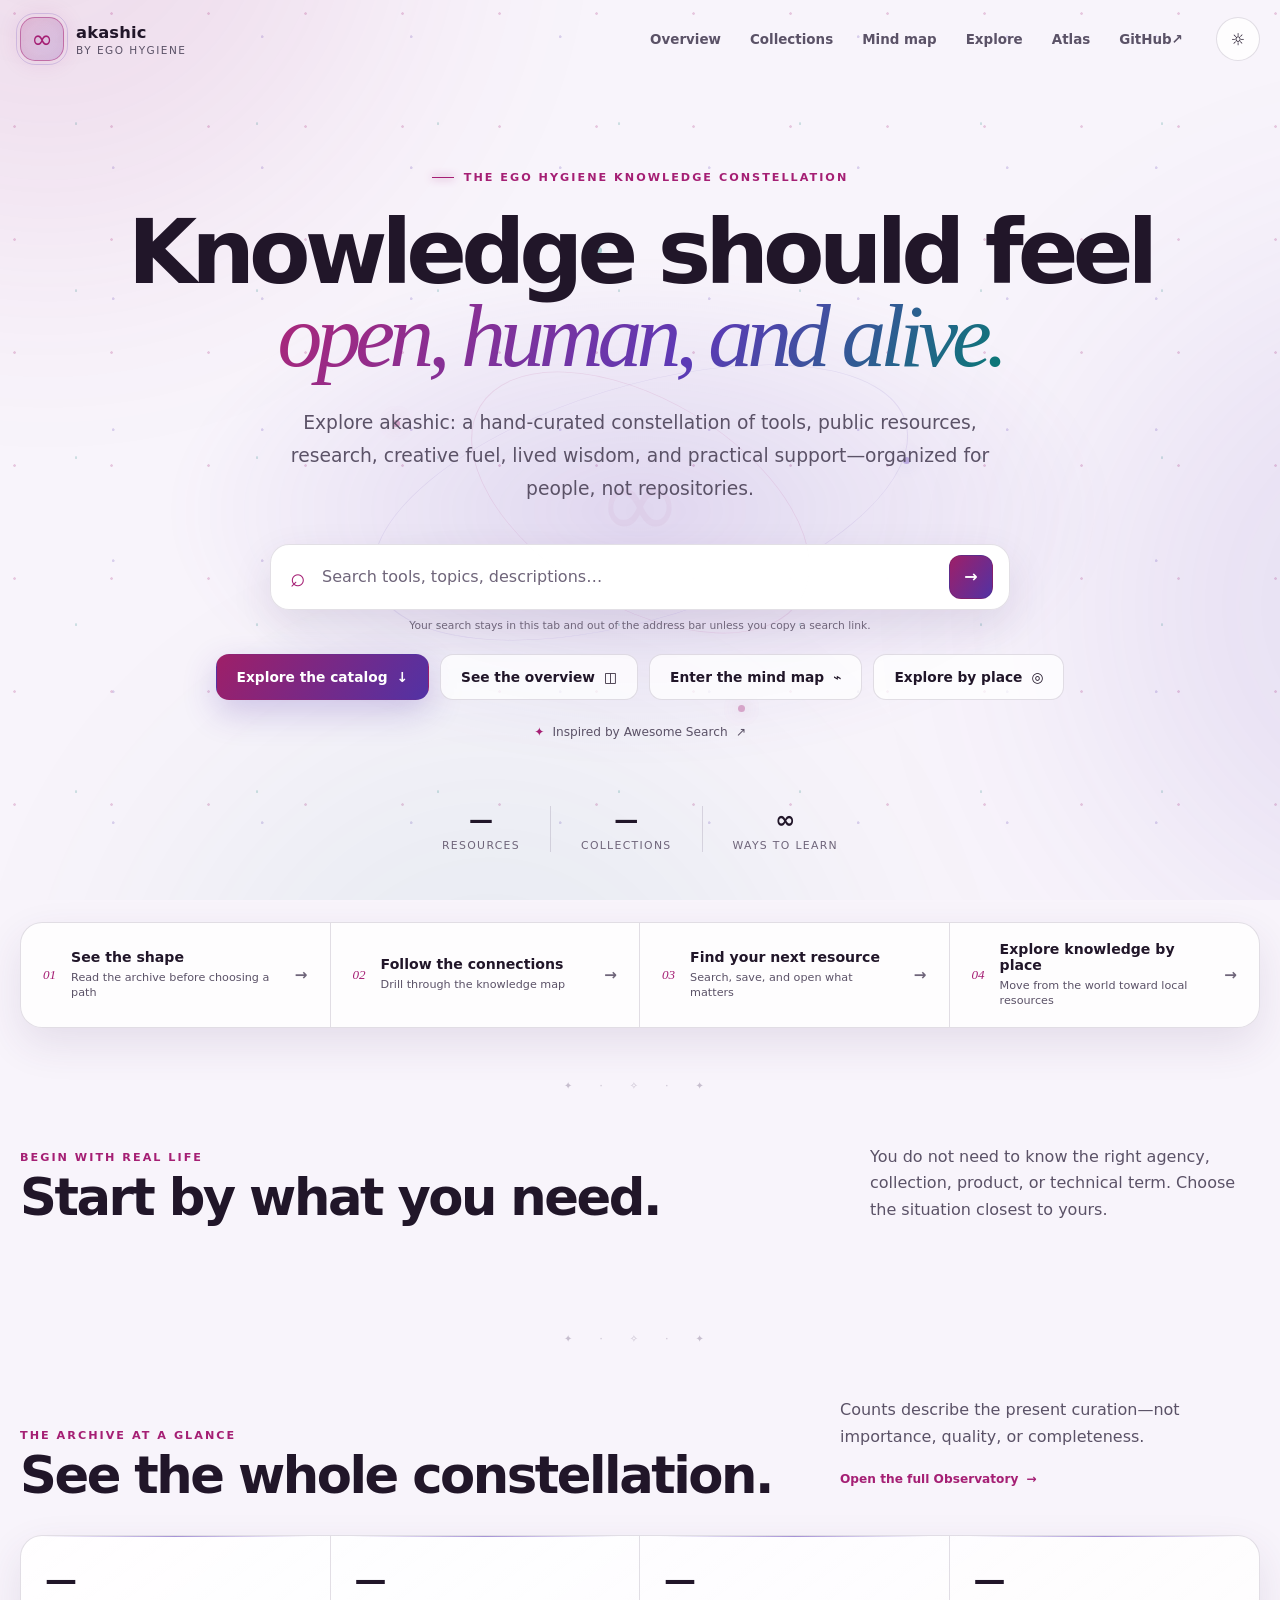
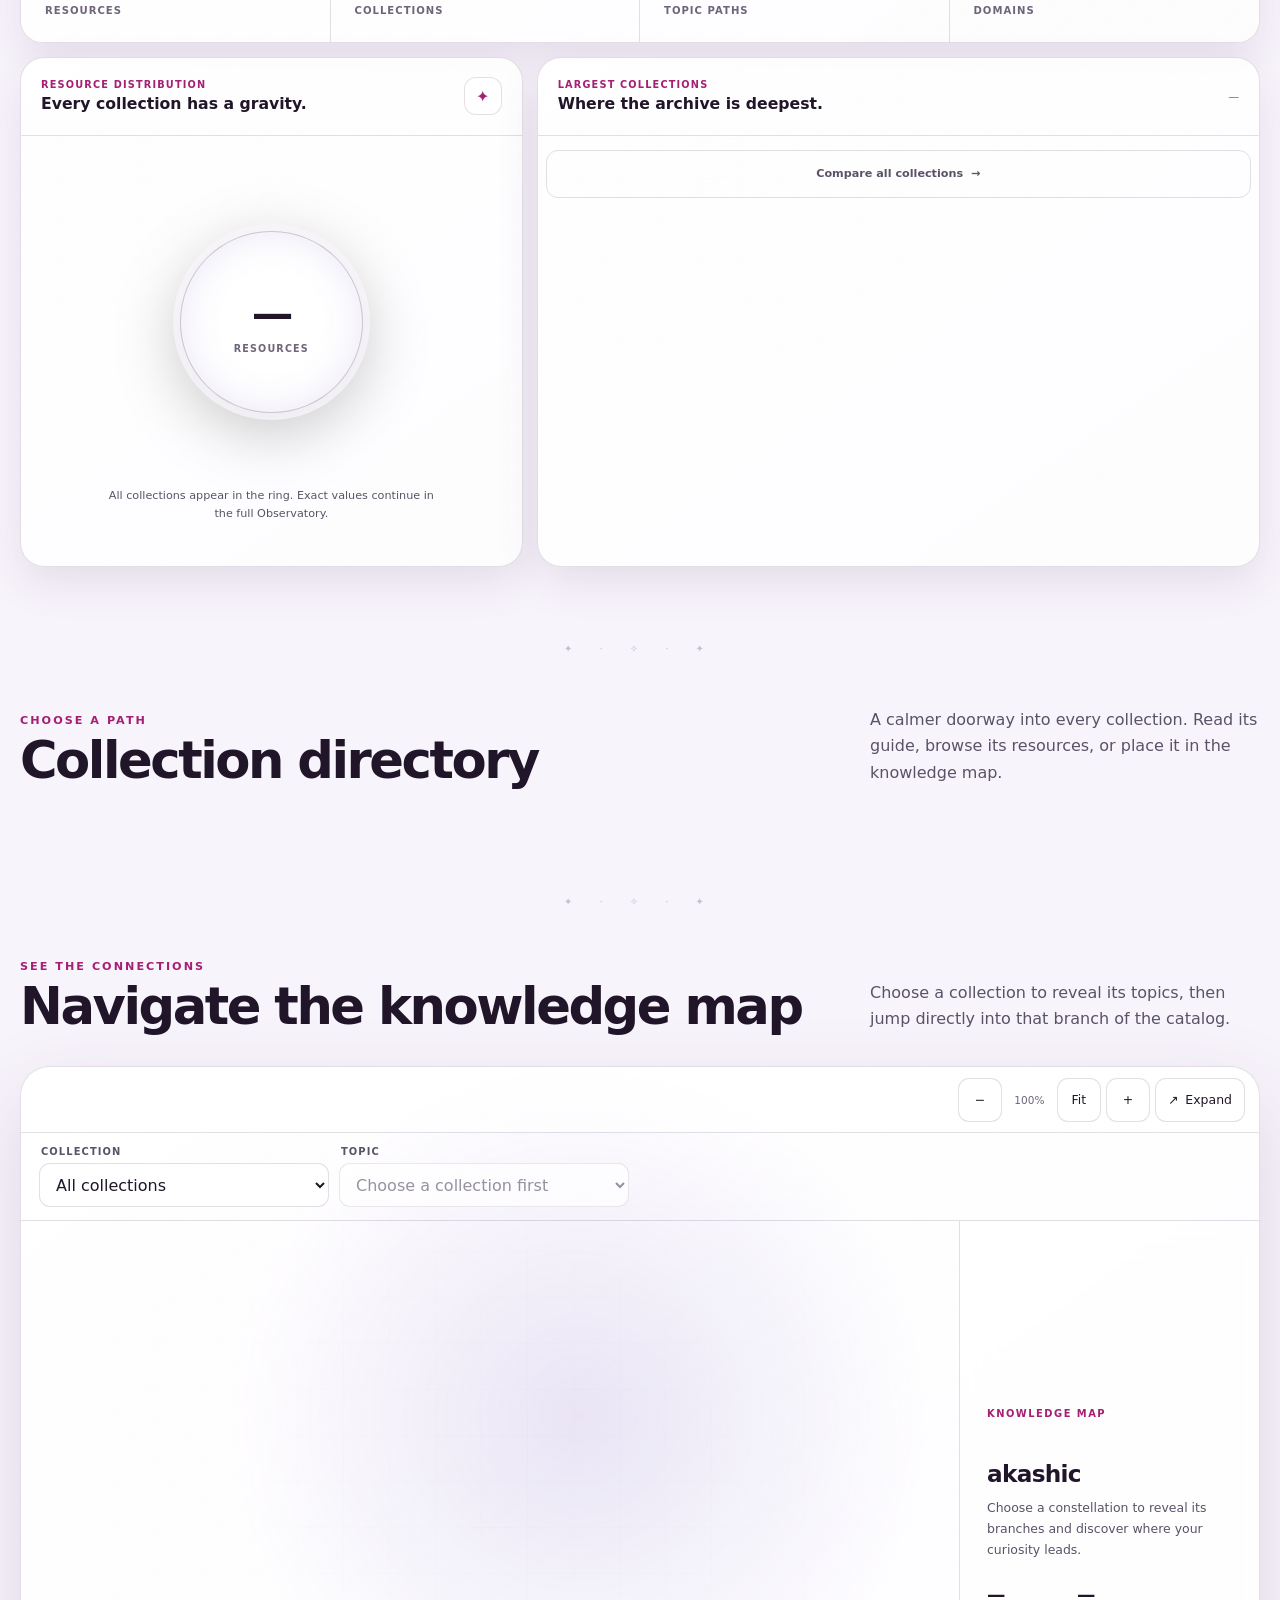
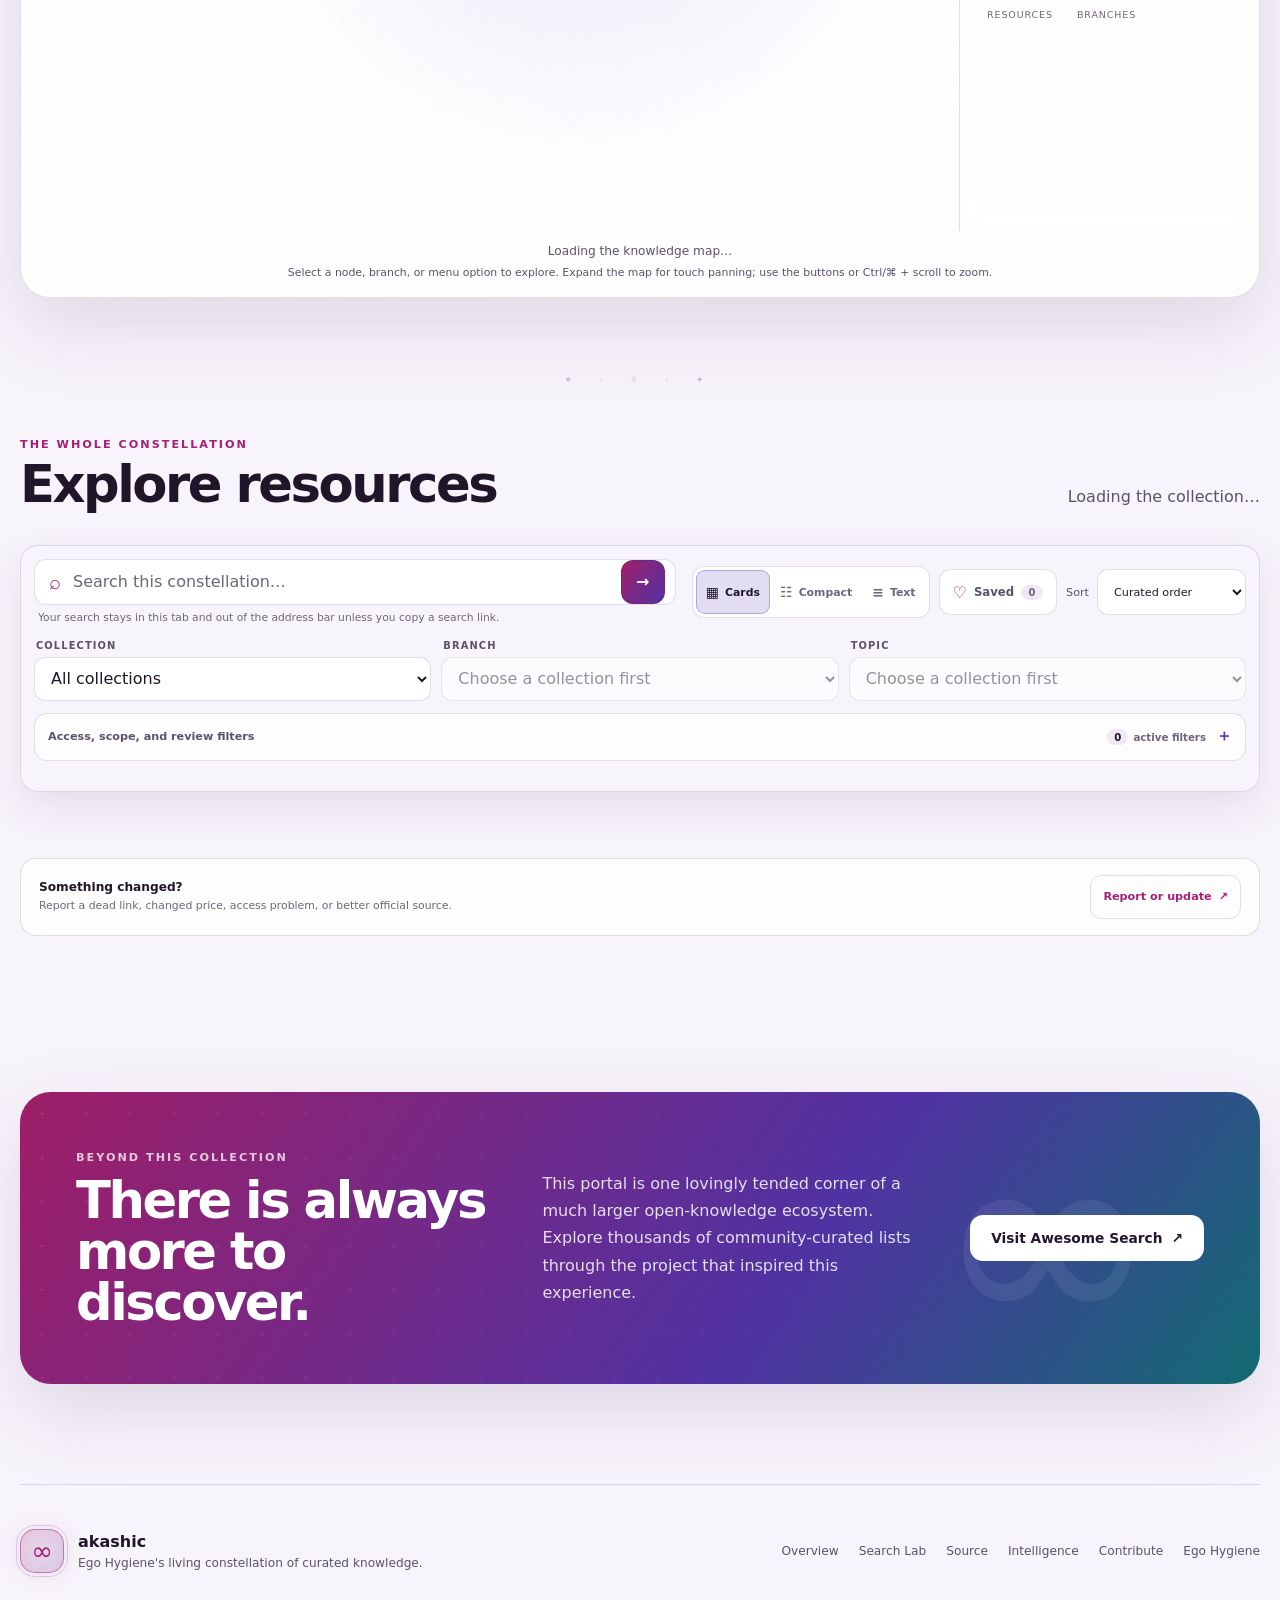
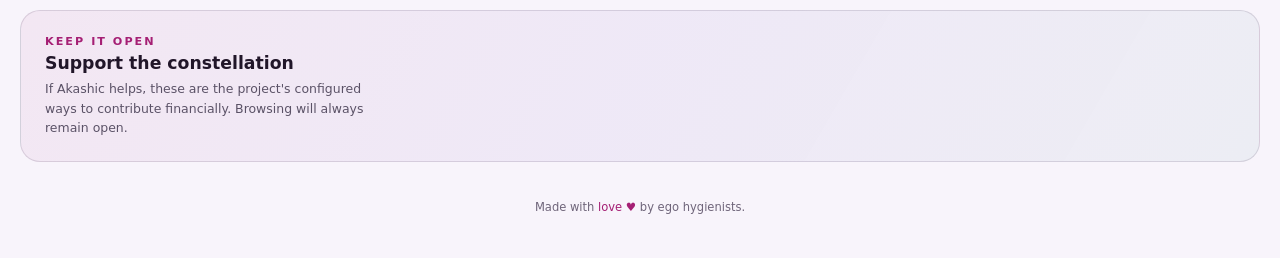
==== commit 248e3f78: "Scale locale selection and interface translation" ====
--- a/site/index.html
+++ b/site/index.html
@@ -143,7 +143,7 @@
           <div class="map-selectors">
             <label><span>Collection</span><select id="mind-map-collection"><option value="">All collections</option></select></label>
             <label><span>Topic</span><select id="mind-map-topic" disabled><option value="">Choose a collection first</option></select></label>
-            <button class="map-back" id="map-back" type="button" hidden>← Back one level</button>
+            <button class="map-back" id="map-back" type="button" hidden><span aria-hidden="true">←</span> Back one level</button>
           </div>
           <div class="mind-map-layout">
             <div class="mind-map-canvas" id="mind-map-canvas"></div>
@@ -247,6 +247,7 @@
       <a href="atlas.html"><span aria-hidden="true">◎</span><small>Atlas</small></a>
       <a href="#catalog" data-nav-section="catalog"><span aria-hidden="true">⌕</span><small>Explore</small></a>
     </nav>
+    <!-- akashic-guide-templates -->
     <noscript><p class="noscript">This portal needs JavaScript for search and filtering. The complete collection remains available on <a href="https://github.com/egohygiene/akashic">GitHub</a>.</p></noscript>
   </body>
 </html>
--- a/site/styles.css
+++ b/site/styles.css
@@ -69,31 +69,55 @@
 
 .site-header { position: sticky; top: 0; z-index: 400; min-height: 78px; border-bottom: 1px solid transparent; transition: background .25s ease, border-color .25s ease, box-shadow .25s ease; }
 .site-header.is-scrolled { background: color-mix(in srgb, var(--bg), transparent 13%); border-color: var(--line); box-shadow: 0 10px 35px rgba(1, 0, 8, .12); backdrop-filter: blur(22px) saturate(130%); -webkit-backdrop-filter: blur(22px) saturate(130%); }
-.header-inner { width: min(calc(100% - 40px), var(--max)); min-height: 78px; margin: 0 auto; display: flex; align-items: center; gap: 28px; }
-.brand { display: inline-flex; align-items: center; gap: 12px; text-decoration: none; margin-right: auto; }
+.header-inner { width: min(calc(100% - 40px), var(--max)); min-height: 78px; margin: 0 auto; padding-block: 8px; display: flex; align-items: center; gap: 20px; }
+.header-inner:has(.language-switcher, .language-fallback) { display: grid; grid-template-columns: auto minmax(0, 1fr) minmax(180px, 260px) auto; }
+.brand { display: inline-flex; align-items: center; gap: 12px; text-decoration: none; margin-inline-end: auto; }
 .brand-mark { position: relative; width: 44px; height: 44px; display: grid; place-items: center; flex: 0 0 auto; border: 1px solid color-mix(in srgb, var(--pink), transparent 48%); border-radius: 15px; background: linear-gradient(135deg, color-mix(in srgb, var(--pink), transparent 84%), color-mix(in srgb, var(--violet), transparent 83%)); color: var(--pink); font-size: 26px; box-shadow: inset 0 0 22px color-mix(in srgb, var(--pink), transparent 90%), 0 0 25px color-mix(in srgb, var(--pink), transparent 88%); }
 .brand-mark::after { content: ""; position: absolute; inset: -5px; border: 1px solid color-mix(in srgb, var(--violet), transparent 80%); border-radius: 19px; }
 .brand strong, .brand small { display: block; }
 .brand strong { letter-spacing: .01em; font-size: 1.02rem; }
 .brand small { margin-top: 2px; color: var(--muted); font-size: .66rem; letter-spacing: .14em; text-transform: uppercase; }
-.desktop-nav { display: flex; align-items: center; gap: 7px; }
+.desktop-nav { min-inline-size: 0; display: flex; flex-wrap: wrap; justify-content: center; align-items: center; gap: 3px; }
 .desktop-nav a { position: relative; min-height: 44px; display: inline-flex; align-items: center; padding: 0 13px; border-radius: 12px; color: var(--muted); font-size: .84rem; font-weight: 650; text-decoration: none; }
 .desktop-nav a::after { content: ""; position: absolute; left: 13px; right: 13px; bottom: 5px; height: 2px; border-radius: 2px; transform: scaleX(0); background: var(--accent); transition: transform .2s ease; }
 .desktop-nav a:hover, .desktop-nav a.is-active { color: var(--text); background: color-mix(in srgb, var(--surface), transparent 18%); }
 .desktop-nav a.is-active::after { transform: scaleX(1); }
-.language-switcher { min-height: 44px; display: inline-flex; align-items: center; gap: 3px; padding: 3px; border: 1px solid var(--line); border-radius: 12px; background: var(--surface); }
-.language-switcher > span { padding-inline: 6px 3px; color: var(--faint); font-size: .72rem; }
-.language-switcher a { min-height: 36px; display: inline-flex; align-items: center; padding: 0 8px; border-radius: 8px; color: var(--muted); font-size: .68rem; font-weight: 720; text-decoration: none; }
-.language-switcher a:hover { color: var(--text); background: var(--surface-hover); }
-.language-switcher a[aria-current="page"] { background: color-mix(in srgb, var(--violet), transparent 84%); color: var(--text); }
+.language-switcher { min-inline-size: 0; display: grid; grid-template-columns: minmax(0, 1fr) minmax(44px, 35%); align-items: center; gap: 4px 6px; margin: 0; padding: 6px; border: 1px solid var(--line); border-radius: 12px; background: var(--surface); }
+.language-switcher label { grid-column: 1 / -1; padding-inline: 3px; color: var(--muted); font-size: .64rem; font-weight: 750; line-height: 1.3; }
+.language-switcher select { min-inline-size: 0; max-inline-size: 100%; inline-size: 100%; min-block-size: 44px; padding-block: 7px; padding-inline: 8px 24px; border: 1px solid var(--line); border-radius: 8px; background: var(--surface-solid); color: var(--text); font-size: .74rem; text-overflow: ellipsis; }
+.language-switcher button { min-inline-size: 44px; min-block-size: 44px; max-inline-size: 7rem; padding: 7px 9px; border: 1px solid var(--line); border-radius: 8px; background: var(--surface-raised); color: var(--text); cursor: pointer; font-size: .7rem; font-weight: 750; line-height: 1.3; overflow-wrap: anywhere; }
+.language-switcher button:hover, .language-fallback summary:hover, .language-fallback a:hover { border-color: var(--violet); background: var(--surface-hover); color: var(--text); }
+.language-fallback { min-inline-size: 0; max-inline-size: 100%; padding: 3px 6px; border: 1px solid var(--line); border-radius: 12px; background: var(--surface-solid); color: var(--text); font-size: .74rem; }
+.language-fallback summary { min-block-size: 44px; display: flex; align-items: center; padding: 7px 9px; border-radius: 8px; cursor: pointer; font-weight: 750; overflow-wrap: anywhere; }
+.language-fallback summary::after { content: "⌄"; margin-inline-start: auto; padding-inline-start: 8px; }
+.language-fallback[open] summary::after { transform: rotate(180deg); }
+.language-fallback[open] { max-block-size: min(70vh, 30rem); overflow-y: auto; }
+.language-fallback a { min-block-size: 44px; display: flex; align-items: center; gap: 6px; padding: 7px 9px; border: 1px solid transparent; border-radius: 8px; color: var(--muted); text-decoration: none; overflow-wrap: anywhere; }
+.language-fallback a[aria-current="page"] { background: color-mix(in srgb, var(--violet), transparent 84%); color: var(--text); }
+.locale-draft-badge { display: inline-block; padding: 3px 6px; border: 1px solid color-mix(in srgb, var(--pink), transparent 48%); border-radius: 6px; color: var(--pink); font-size: .61rem; font-weight: 750; line-height: 1.4; }
 .icon-button { width: 44px; height: 44px; flex: 0 0 auto; display: grid; place-items: center; border: 1px solid var(--line); border-radius: 50%; background: var(--surface); color: var(--text); cursor: pointer; transition: transform .2s ease, border-color .2s ease, background .2s ease; }
 .icon-button:hover { transform: rotate(12deg); border-color: var(--line-strong); background: var(--surface-hover); }
 .mobile-dock { display: none; }
 
 main, footer { width: min(calc(100% - 40px), var(--max)); margin-inline: auto; }
-.locale-coverage { margin: 18px 0 0; padding: 13px 16px; border: 1px solid color-mix(in srgb, var(--cyan), transparent 68%); border-radius: 14px; background: color-mix(in srgb, var(--cyan), transparent 94%); color: var(--muted); font-size: .76rem; line-height: 1.55; }
-.locale-coverage strong { display: block; margin-bottom: 2px; color: var(--text); font-size: .78rem; }
-.locale-coverage p { margin: 0; }
+.locale-coverage, .locale-draft { margin: 18px 0 0; padding: 13px 16px; border: 1px solid color-mix(in srgb, var(--cyan), transparent 68%); border-radius: 14px; background: color-mix(in srgb, var(--cyan), transparent 94%); color: var(--muted); font-size: .76rem; line-height: 1.55; }
+.locale-coverage strong, .locale-draft strong { display: block; margin-bottom: 2px; color: var(--text); font-size: .78rem; }
+.locale-coverage p, .locale-draft p { margin: 0; }
+.locale-draft { border-color: color-mix(in srgb, var(--pink), transparent 55%); background: color-mix(in srgb, var(--pink), transparent 95%); }
+#locale-suggestion { display: flex; flex-wrap: wrap; align-items: center; justify-content: space-between; gap: 12px 20px; margin-block-start: 18px; padding: 14px 16px; border: 1px solid color-mix(in srgb, var(--violet), transparent 48%); border-radius: 14px; background: color-mix(in srgb, var(--violet), var(--surface-solid) 8%); color: var(--text); font-size: .82rem; line-height: 1.6; }
+#locale-suggestion > p { flex: 1 1 260px; min-inline-size: 0; margin: 0; overflow-wrap: anywhere; }
+.locale-suggestion-actions { display: flex; flex-wrap: wrap; gap: 8px; }
+.locale-suggestion-actions button { min-block-size: 44px; max-inline-size: 100%; padding: 8px 12px; border: 1px solid var(--line-strong); border-radius: 10px; background: var(--surface-solid); color: var(--text); cursor: pointer; font-size: .75rem; font-weight: 750; line-height: 1.4; overflow-wrap: anywhere; }
+.locale-suggestion-actions button:hover { border-color: var(--violet); background: var(--surface-hover); }
+/* Layout declarations must not expose controls before initialization or after dismissal. */
+#language-form[hidden], #language-fallback[hidden], #locale-suggestion[hidden] { display: none !important; }
+/* Canonical English passages keep their own reading direction inside an RTL interface. */
+:root[dir="rtl"] [lang="en"] { direction: ltr; unicode-bidi: isolate; text-align: start; }
+:root[dir="rtl"] h1 { line-height: 1.2; letter-spacing: normal; }
+:root[dir="rtl"] :is(.eyebrow, .kicker, .section-heading h2, .catalog-heading h2) { letter-spacing: normal; }
+:root[dir="rtl"] :is(.journey-nav b, .need-paths b, .search-submit > span, .overview-preview-intro a > span, .overview-chart-action > span, .overview-bar-row > span:last-child, .map-back > span, .map-detail-action > span) { display: inline-block; transform: scaleX(-1); }
+:root[dir="rtl"] .journey-nav a:hover b { transform: scaleX(-1) translateX(4px); }
+:root[dir="rtl"] .search-submit:hover { transform: translateX(-2px); }
 .hero { position: relative; min-height: 750px; display: flex; flex-direction: column; align-items: center; justify-content: center; overflow: clip; text-align: center; padding: 92px 0 70px; isolation: isolate; }
 .hero::before { content: ""; position: absolute; z-index: -2; width: min(92vw, 980px); aspect-ratio: 1.9; border-radius: 50%; background: radial-gradient(ellipse, color-mix(in srgb, var(--violet), transparent 84%), transparent 68%); filter: blur(12px); }
 .hero-orbit { position: absolute; z-index: -1; top: 48px; left: 50%; width: min(76vw, 750px); aspect-ratio: 1; transform: translateX(-50%); opacity: .35; pointer-events: none; }
@@ -108,11 +132,11 @@
 .eyebrow, .kicker { color: var(--pink); text-transform: uppercase; letter-spacing: .18em; font-size: .7rem; font-weight: 800; }
 .eyebrow { display: flex; align-items: center; gap: 10px; }
 .eyebrow span { width: 22px; height: 1px; background: currentColor; box-shadow: 0 0 8px currentColor; }
-h1 { max-width: 1080px; margin: 27px 0 28px; font-size: clamp(3.25rem, 7vw, 7rem); line-height: .93; letter-spacing: -.066em; }
+h1 { max-width: 1080px; margin: 27px 0 28px; font-size: clamp(3.25rem, 7vw, 7rem); line-height: .93; letter-spacing: -.066em; overflow-wrap: anywhere; }
 h1 em { font-family: "Iowan Old Style", "Palatino Linotype", "Book Antiqua", Georgia, serif; font-weight: 400; background: var(--accent); color: transparent; -webkit-background-clip: text; background-clip: text; }
 .hero-copy { max-width: 760px; margin: 0; color: var(--muted); font-size: clamp(1rem, 2vw, 1.17rem); line-height: 1.78; }
 .hero-search, .catalog-search { display: flex; align-items: center; background: color-mix(in srgb, var(--surface-solid), transparent 2%); border: 1px solid var(--line); box-shadow: var(--shadow-soft); }
-.hero-search { width: min(100%, 740px); min-height: 66px; margin: 38px 0 8px; gap: 14px; padding: 0 16px 0 19px; border-radius: 19px; }
+.hero-search { width: min(100%, 740px); min-height: 66px; margin: 38px 0 8px; gap: 14px; padding-block: 0; padding-inline: 19px 16px; border-radius: 19px; }
 .hero-search:focus-within, .catalog-search:focus-within { border-color: var(--violet); box-shadow: 0 0 0 4px color-mix(in srgb, var(--violet), transparent 84%), var(--shadow-soft); }
 .hero-search > span, .catalog-search > span { color: var(--pink); font-size: 1.65rem; }
 .hero-search input, .catalog-search input { min-width: 0; flex: 1; border: 0; outline: 0; background: transparent; color: var(--text); }
@@ -136,13 +160,13 @@
 .inspired-link span:first-child { color: var(--pink); }
 .inspired-link:hover { color: var(--text); }
 .stats { display: flex; margin: 54px 0 0; padding: 0; }
-.stats div { min-width: 135px; padding: 0 30px; border-right: 1px solid var(--line); }
+.stats div { min-width: 135px; padding: 0 30px; border-inline-end: 1px solid var(--line); }
 .stats div:last-child { border: 0; }
 .stats dt { font-size: 1.5rem; font-weight: 800; }
 .stats dd { margin: 5px 0 0; color: var(--faint); font-size: .68rem; text-transform: uppercase; letter-spacing: .12em; }
 
 .journey-nav { display: grid; grid-template-columns: repeat(4, 1fr); border: 1px solid var(--line); border-radius: 22px; background: var(--surface); box-shadow: var(--shadow-soft); overflow: hidden; }
-.journey-nav a { min-height: 96px; display: grid; grid-template-columns: auto 1fr auto; gap: 15px; align-items: center; padding: 18px 22px; border-right: 1px solid var(--line); text-decoration: none; transition: background .2s ease; }
+.journey-nav a { min-height: 96px; display: grid; grid-template-columns: auto 1fr auto; gap: 15px; align-items: center; padding: 18px 22px; border-inline-end: 1px solid var(--line); text-decoration: none; transition: background .2s ease; }
 .journey-nav a:last-child { border: 0; }
 .journey-nav a:hover { background: var(--surface-hover); }
 .journey-nav > a > span { color: var(--pink); font-family: Georgia, serif; font-style: italic; font-size: .82rem; }
@@ -160,7 +184,7 @@
 .kicker { margin: 0; }
 
 .need-paths { display: grid; grid-template-columns: repeat(3, minmax(0, 1fr)); gap: 13px; }
-.need-paths button { min-width: 0; min-height: 104px; display: grid; grid-template-columns: 44px minmax(0, 1fr) auto; gap: 14px; align-items: center; padding: 18px 19px; border: 1px solid var(--line); border-radius: 18px; background: linear-gradient(145deg, color-mix(in srgb, var(--surface-raised), transparent 9%), var(--surface)); color: var(--text); text-align: left; cursor: pointer; box-shadow: inset 0 1px color-mix(in srgb, white, transparent 95%); transition: transform .18s ease, border-color .18s ease, background .18s ease; }
+.need-paths button { min-width: 0; min-height: 104px; display: grid; grid-template-columns: 44px minmax(0, 1fr) auto; gap: 14px; align-items: center; padding: 18px 19px; border: 1px solid var(--line); border-radius: 18px; background: linear-gradient(145deg, color-mix(in srgb, var(--surface-raised), transparent 9%), var(--surface)); color: var(--text); text-align: start; cursor: pointer; box-shadow: inset 0 1px color-mix(in srgb, white, transparent 95%); transition: transform .18s ease, border-color .18s ease, background .18s ease; }
 .need-paths button > span:first-child { width: 44px; height: 44px; display: grid; place-items: center; border: 1px solid color-mix(in srgb, var(--pink), transparent 68%); border-radius: 13px; background: color-mix(in srgb, var(--pink), transparent 90%); color: var(--pink); font-size: 1.05rem; }
 .need-paths strong, .need-paths small { display: block; }
 .need-paths strong { font-size: .84rem; }
@@ -174,8 +198,8 @@
 .overview-preview-intro a { min-height: 44px; display: inline-flex; align-items: center; gap: 8px; margin-top: 7px; color: var(--pink); font-size: .76rem; font-weight: 760; text-decoration: none; }
 .overview-preview-intro a:hover { color: var(--text); }
 .overview-preview-metrics { display: grid; grid-template-columns: repeat(4, 1fr); margin: 0 0 14px; padding: 0; overflow: hidden; border: 1px solid var(--line); border-radius: 22px; background: linear-gradient(145deg, color-mix(in srgb, var(--surface-raised), transparent 10%), var(--surface)); box-shadow: var(--shadow-soft); }
-.overview-preview-metrics div { position: relative; min-height: 106px; display: flex; flex-direction: column; justify-content: center; padding: 20px 24px; border-right: 1px solid var(--line); }
-.overview-preview-metrics div:last-child { border-right: 0; }
+.overview-preview-metrics div { position: relative; min-height: 106px; display: flex; flex-direction: column; justify-content: center; padding: 20px 24px; border-inline-end: 1px solid var(--line); }
+.overview-preview-metrics div:last-child { border-inline-end: 0; }
 .overview-preview-metrics div::before { content: ""; position: absolute; top: 0; left: 20px; right: 20px; height: 1px; background: linear-gradient(90deg, transparent, var(--violet), transparent); opacity: .55; }
 .overview-preview-metrics dt { font-size: clamp(1.45rem, 2.5vw, 2.08rem); font-weight: 820; letter-spacing: -.04em; }
 .overview-preview-metrics dd { margin: 6px 0 0; color: var(--faint); font-size: .63rem; font-weight: 720; letter-spacing: .1em; text-transform: uppercase; }
@@ -202,9 +226,9 @@
 .overview-bar-glyph { width: 34px; height: 34px; display: grid; place-items: center; border: 1px solid color-mix(in srgb, var(--bar-color), transparent 63%); border-radius: 10px; background: color-mix(in srgb, var(--bar-color), transparent 88%); color: var(--bar-color); }
 .overview-bar-copy { min-width: 0; }
 .overview-bar-copy strong { display: block; overflow: hidden; font-size: .74rem; white-space: nowrap; text-overflow: ellipsis; }
-.overview-bar-copy i { height: 3px; display: block; overflow: hidden; margin-top: 7px; border-radius: 999px; background: var(--line); }
+.overview-bar-copy i { direction: ltr; height: 3px; display: block; overflow: hidden; margin-top: 7px; border-radius: 999px; background: var(--line); }
 .overview-bar-copy i b { width: var(--bar-width); height: 100%; display: block; border-radius: inherit; background: var(--bar-color); opacity: .78; }
-.overview-bar-value { min-width: 64px; text-align: right; }
+.overview-bar-value { min-width: 64px; text-align: end; }
 .overview-bar-value strong, .overview-bar-value small { display: block; }
 .overview-bar-value strong { font-size: .76rem; }
 .overview-bar-value small { margin-top: 2px; color: var(--faint); font-size: .57rem; }
@@ -232,7 +256,7 @@
 
 .mind-map-shell { position: relative; overflow: hidden; border: 1px solid var(--line); border-radius: 30px; background: radial-gradient(circle at 45% 42%, color-mix(in srgb, var(--violet), transparent 87%), transparent 42%), linear-gradient(145deg, color-mix(in srgb, var(--surface-raised), transparent 6%), var(--surface)); box-shadow: var(--shadow); }
 .mind-map-shell::before { content: ""; position: absolute; inset: 0; pointer-events: none; background-image: linear-gradient(color-mix(in srgb, var(--line), transparent 35%) 1px, transparent 1px), linear-gradient(90deg, color-mix(in srgb, var(--line), transparent 35%) 1px, transparent 1px); background-size: 46px 46px; mask-image: radial-gradient(circle at 38% 48%, black, transparent 68%); opacity: .13; }
-.mind-map-toolbar { position: relative; z-index: 3; min-height: 66px; display: flex; align-items: center; justify-content: space-between; gap: 16px; padding: 10px 14px 10px 20px; border-bottom: 1px solid var(--line); background: color-mix(in srgb, var(--surface-solid), transparent 42%); }
+.mind-map-toolbar { position: relative; z-index: 3; min-height: 66px; display: flex; align-items: center; justify-content: space-between; gap: 16px; padding-block: 10px; padding-inline: 20px 14px; border-bottom: 1px solid var(--line); background: color-mix(in srgb, var(--surface-solid), transparent 42%); }
 .map-breadcrumb { min-width: 0; display: flex; align-items: center; gap: 8px; overflow-x: auto; scrollbar-width: none; white-space: nowrap; }
 .map-breadcrumb::-webkit-scrollbar { display: none; }
 .map-breadcrumb button { min-height: 44px; padding: 0 4px; border: 0; background: transparent; color: var(--muted); cursor: pointer; font-size: .76rem; }
@@ -246,14 +270,14 @@
 .map-controls output { width: 45px; color: var(--faint); text-align: center; font-size: .66rem; }
 .map-selectors { position: relative; z-index: 2; display: flex; align-items: end; gap: 10px; padding: 13px 18px; border-bottom: 1px solid var(--line); }
 .map-selectors label { min-width: 0; flex: 0 1 290px; }
-.map-selectors label > span, .catalog-taxonomy-controls label > span { display: block; margin: 0 0 6px 2px; color: var(--muted); font-size: .62rem; font-weight: 780; text-transform: uppercase; letter-spacing: .11em; }
-.map-selectors select, .sort-control select, .catalog-taxonomy-controls select { width: 100%; min-height: 44px; padding: 0 36px 0 12px; border: 1px solid var(--line); border-radius: 11px; background: var(--surface-solid); color: var(--text); }
+.map-selectors label > span, .catalog-taxonomy-controls label > span { display: block; margin-block: 0 6px; margin-inline: 2px 0; color: var(--muted); font-size: .62rem; font-weight: 780; text-transform: uppercase; letter-spacing: .11em; }
+.map-selectors select, .sort-control select, .catalog-taxonomy-controls select { width: 100%; min-height: 44px; padding-block: 0; padding-inline: 12px 36px; border: 1px solid var(--line); border-radius: 11px; background: var(--surface-solid); color: var(--text); }
 .catalog-taxonomy-controls select:disabled,
 .map-selectors select:disabled { color: var(--faint); opacity: .7; }
 .map-back { min-height: 44px; padding: 0 12px; border: 0; background: transparent; color: var(--pink); cursor: pointer; font-size: .73rem; }
 .mind-map-layout { position: relative; z-index: 1; display: grid; grid-template-columns: minmax(0, 1fr) 300px; min-height: 610px; }
 .mind-map-canvas { min-width: 0; min-height: 610px; overflow: hidden; }
-.mind-map-canvas svg { width: 100%; height: 610px; display: block; cursor: default; touch-action: pan-y; }
+.mind-map-canvas svg { direction: ltr; width: 100%; height: 610px; display: block; cursor: default; touch-action: pan-y; }
 .mind-map-canvas svg.is-panning { cursor: grabbing; }
 .map-orbit { fill: none; stroke: color-mix(in srgb, var(--edge-color), transparent 88%); stroke-width: 1; stroke-dasharray: 2 11; }
 .map-pack-core { fill: color-mix(in srgb, var(--edge-color), transparent 94%); stroke: color-mix(in srgb, var(--edge-color), transparent 83%); stroke-width: 1; stroke-dasharray: 2 8; }
@@ -273,7 +297,7 @@
 .map-root-node .map-node-label { font-weight: 820; }
 .map-root-node .map-node-count { font-size: 10px; }
 .map-stage.is-entering .map-node, .map-stage.is-entering .map-edge { animation: nodeEnter .42s both; animation-delay: var(--node-delay); }
-.map-detail { position: relative; align-self: stretch; display: flex; flex-direction: column; justify-content: center; padding: 32px 27px; border-left: 1px solid var(--line); background: color-mix(in srgb, var(--surface-solid), transparent 40%); backdrop-filter: blur(16px); }
+.map-detail { position: relative; align-self: stretch; display: flex; flex-direction: column; justify-content: center; padding: 32px 27px; border-inline-start: 1px solid var(--line); background: color-mix(in srgb, var(--surface-solid), transparent 40%); backdrop-filter: blur(16px); }
 .map-detail-kicker { margin: 0 0 20px; color: var(--pink); font-size: .62rem; font-weight: 800; text-transform: uppercase; letter-spacing: .15em; }
 .map-detail-glyph { display: none; }
 .map-detail h3 { margin: 22px 0 10px; font-size: 1.45rem; line-height: 1.16; letter-spacing: -.03em; }
@@ -284,14 +308,14 @@
 .map-detail dd { margin: 4px 0 0; color: var(--faint); font-size: .59rem; text-transform: uppercase; letter-spacing: .1em; }
 .map-detail-action { width: 100%; margin-top: auto; }
 .map-branch-list { position: relative; z-index: 2; display: flex; gap: 8px; padding: 14px 18px; overflow-x: auto; border-top: 1px solid var(--line); background: color-mix(in srgb, var(--surface-solid), transparent 50%); scrollbar-width: thin; }
-.map-branch-list > p { margin: 0 8px 0 0; align-self: center; color: var(--faint); font-size: .61rem; font-weight: 780; text-transform: uppercase; letter-spacing: .1em; }
+.map-branch-list > p { margin-block: 0; margin-inline: 0 8px; align-self: center; color: var(--faint); font-size: .61rem; font-weight: 780; text-transform: uppercase; letter-spacing: .1em; }
 .map-branch-list button { min-height: 44px; max-width: 235px; flex: 0 0 auto; display: flex; align-items: center; gap: 10px; padding: 0 11px; border: 1px solid var(--line); border-radius: 11px; background: var(--surface); color: var(--muted); cursor: pointer; font-size: .7rem; }
 .map-branch-list button span { overflow: hidden; text-overflow: ellipsis; white-space: nowrap; }
 .map-branch-list button b { color: var(--faint); font-size: .62rem; }
 .map-branch-list button:hover, .map-branch-list button[aria-pressed="true"] { border-color: var(--violet); background: color-mix(in srgb, var(--violet), transparent 88%); color: var(--text); }
 .mind-map-status { position: relative; z-index: 2; margin: 0; padding: 13px 20px 3px; color: var(--muted); font-size: .76rem; text-align: center; }
 .collection-advisory { margin: 14px 0 22px; padding: 15px 17px; border: 1px solid color-mix(in srgb, var(--pink), transparent 55%); border-radius: 13px; background: color-mix(in srgb, var(--pink), transparent 91%); color: var(--text); font-size: .76rem; line-height: 1.58; }
-.mind-map-shell .collection-advisory { position: relative; z-index: 2; margin: 12px 20px 4px; text-align: left; }
+.mind-map-shell .collection-advisory { position: relative; z-index: 2; margin: 12px 20px 4px; text-align: start; }
 .mind-map-help { position: relative; z-index: 2; margin: 0; padding: 5px 20px 18px; color: var(--muted); font-size: .68rem; text-align: center; }
 body.map-expanded { overflow: hidden; }
 .mind-map-shell.is-expanded { position: fixed; z-index: 600; inset: 12px; display: flex; flex-direction: column; border-radius: 24px; background: var(--bg-soft); }
@@ -310,7 +334,7 @@
 
 .catalog-section { padding-bottom: 120px; }
 .catalog-section:focus { outline: 0; }
-.catalog-context { min-height: 48px; display: flex; align-items: center; justify-content: space-between; gap: 16px; margin: -8px 0 15px; padding: 9px 12px 9px 16px; border: 1px solid var(--line); border-radius: 14px; background: var(--surface); }
+.catalog-context { min-height: 48px; display: flex; align-items: center; justify-content: space-between; gap: 16px; margin: -8px 0 15px; padding-block: 9px; padding-inline: 16px 12px; border: 1px solid var(--line); border-radius: 14px; background: var(--surface); }
 .context-path { min-width: 0; display: flex; align-items: center; gap: 7px; overflow-x: auto; scrollbar-width: none; }
 .context-path::-webkit-scrollbar { display: none; }
 .context-path > span { flex: 0 0 auto; color: var(--faint); font-size: .68rem; text-transform: uppercase; letter-spacing: .09em; }
@@ -338,14 +362,14 @@
 .collection-guide-content h4 { margin: 24px 0 10px; color: var(--text); font-size: 1rem; }
 .collection-guide-content p { margin: 10px 0; }
 .collection-guide-content a { color: var(--pink); }
-.collection-guide-content ul, .collection-guide-content ol { margin: 12px 0; padding-left: 24px; }
+.collection-guide-content ul, .collection-guide-content ol { margin: 12px 0; padding-inline-start: 24px; }
 .collection-guide-content li + li { margin-top: 8px; }
 .guide-warning { margin: 0 0 17px; padding: 15px 17px; border: 1px solid color-mix(in srgb, var(--pink), transparent 57%); border-radius: 13px; background: color-mix(in srgb, var(--pink), transparent 92%); color: var(--text); }
-.guide-table-wrap { max-width: 100%; overflow-x: auto; margin: 14px 0 20px; border: 1px solid var(--line); border-radius: 13px; }
+.guide-table-wrap { position: relative; max-width: 100%; overflow-x: auto; margin: 14px 0 20px; border: 1px solid var(--line); border-radius: 13px; }
 .guide-table-wrap:focus-visible { outline-offset: 2px; }
 .guide-table-wrap table { width: 100%; min-width: 700px; border-collapse: collapse; }
-.guide-table-wrap th, .guide-table-wrap td { padding: 12px 13px; border-right: 1px solid var(--line); border-bottom: 1px solid var(--line); text-align: left; vertical-align: top; }
-.guide-table-wrap th:last-child, .guide-table-wrap td:last-child { border-right: 0; }
+.guide-table-wrap th, .guide-table-wrap td { padding: 12px 13px; border-inline-end: 1px solid var(--line); border-bottom: 1px solid var(--line); text-align: start; vertical-align: top; }
+.guide-table-wrap th:last-child, .guide-table-wrap td:last-child { border-inline-end: 0; }
 .guide-table-wrap tr:last-child td { border-bottom: 0; }
 .guide-table-wrap th { background: color-mix(in srgb, var(--surface-solid), transparent 18%); color: var(--text); font-size: .68rem; }
 .related-paths { display: grid; grid-template-columns: auto minmax(0, 1fr); gap: 15px; align-items: start; margin-top: 24px; padding-top: 18px; border-top: 1px solid var(--line); }
@@ -353,11 +377,12 @@
 .related-paths > div { display: flex; flex-wrap: wrap; gap: 7px; }
 .related-paths button { min-height: 42px; padding: 0 11px; border: 1px solid var(--line); border-radius: 10px; background: var(--surface-solid); color: var(--muted); cursor: pointer; font-size: .68rem; }
 .related-paths button:hover { border-color: var(--violet); color: var(--text); }
-.catalog-toolbar { position: sticky; z-index: 100; top: 86px; display: grid; grid-template-columns: minmax(240px, 1fr) auto; gap: 12px 16px; margin-bottom: 28px; padding: 13px; border: 1px solid var(--line); border-radius: 18px; background: color-mix(in srgb, var(--bg), transparent 8%); box-shadow: var(--shadow-soft); backdrop-filter: blur(20px) saturate(130%); -webkit-backdrop-filter: blur(20px) saturate(130%); }
+/* Keep the complete controls in document flow, including an open filter panel. */
+.catalog-toolbar { position: relative; display: grid; grid-template-columns: minmax(240px, 1fr) auto; gap: 12px 16px; margin-bottom: 28px; padding: 13px; border: 1px solid var(--line); border-radius: 18px; background: color-mix(in srgb, var(--bg), transparent 8%); box-shadow: var(--shadow-soft); backdrop-filter: blur(20px) saturate(130%); -webkit-backdrop-filter: blur(20px) saturate(130%); }
 .catalog-toolbar > * { min-width: 0; }
-.catalog-search-shell { display: grid; gap: 5px; }
+.catalog-search-shell { display: grid; grid-template-columns: minmax(0, 1fr); gap: 5px; }
 .catalog-search-shell .search-privacy-note { padding-inline: 4px; }
-.catalog-search { min-height: 46px; gap: 10px; padding: 0 10px 0 14px; border-radius: 12px; box-shadow: none; }
+.catalog-search { min-height: 46px; gap: 10px; padding-block: 0; padding-inline: 14px 10px; border-radius: 12px; box-shadow: none; }
 .catalog-search > span { font-size: 1.25rem; }
 .catalog-actions { display: flex; align-items: center; gap: 9px; }
 .view-switch { min-height: 52px; display: inline-flex; align-items: center; padding: 3px; border: 1px solid var(--line); border-radius: 12px; background: var(--surface-solid); }
@@ -383,8 +408,8 @@
 .metadata-filters.has-active-filters { border-color: color-mix(in srgb, var(--violet), transparent 45%); }
 .metadata-filter-panel { padding: 3px 13px 13px; border-top: 1px solid var(--line); }
 .metadata-filter-grid { display: grid; grid-template-columns: repeat(4, minmax(0, 1fr)); gap: 9px; padding: 12px 0; }
-.metadata-filter-grid label > span { display: block; margin: 0 0 5px 2px; color: var(--faint); font-size: .58rem; font-weight: 760; letter-spacing: .09em; text-transform: uppercase; }
-.metadata-filter-grid select { width: 100%; min-height: 42px; padding: 0 32px 0 10px; border: 1px solid var(--line); border-radius: 10px; background: var(--surface-solid); color: var(--text); font-size: .68rem; }
+.metadata-filter-grid label > span { display: block; margin-block: 0 5px; margin-inline: 2px 0; color: var(--faint); font-size: .58rem; font-weight: 760; letter-spacing: .09em; text-transform: uppercase; }
+.metadata-filter-grid select { width: 100%; min-height: 42px; padding-block: 0; padding-inline: 10px 32px; border: 1px solid var(--line); border-radius: 10px; background: var(--surface-solid); color: var(--text); font-size: .68rem; }
 .metadata-filter-footer { display: flex; justify-content: space-between; gap: 16px; align-items: center; padding-top: 10px; border-top: 1px solid var(--line); }
 .metadata-filter-footer p { max-width: 720px; margin: 0; color: var(--faint); font-size: .64rem; line-height: 1.5; }
 .metadata-filter-footer button { min-height: 40px; padding: 0 11px; border: 1px solid var(--line); border-radius: 9px; background: var(--surface); color: var(--muted); cursor: pointer; font-size: .65rem; }
@@ -400,7 +425,7 @@
 .resource-card:hover, .resource-card:focus-within { transform: translateY(-4px); border-color: color-mix(in srgb, var(--category-color), transparent 48%); box-shadow: 0 18px 50px color-mix(in srgb, var(--category-color), transparent 91%); }
 .resource-top { display: flex; justify-content: space-between; align-items: start; gap: 12px; }
 .resource-domain { max-width: calc(100% - 46px); overflow: hidden; color: var(--pink); font-size: .64rem; font-weight: 730; text-transform: uppercase; letter-spacing: .1em; white-space: nowrap; text-overflow: ellipsis; }
-.favorite { width: 44px; height: 44px; display: grid; place-items: center; margin: -10px -10px 0 0; border: 0; border-radius: 50%; background: transparent; color: var(--faint); cursor: pointer; font-size: 1.15rem; }
+.favorite { width: 44px; height: 44px; display: grid; place-items: center; margin-block: -10px 0; margin-inline: 0 -10px; border: 0; border-radius: 50%; background: transparent; color: var(--faint); cursor: pointer; font-size: 1.15rem; }
 .favorite { position: relative; z-index: 3; }
 .favorite:hover { background: var(--bg-soft); color: var(--pink); }
 .favorite[aria-pressed="true"] { color: var(--pink); }
@@ -427,31 +452,31 @@
 .resource-card p { flex: 1; margin: 0 0 20px; color: var(--muted); font-size: .78rem; line-height: 1.62; }
 .resource-footer { display: flex; align-items: end; justify-content: space-between; gap: 12px; }
 .resource-taxonomy { position: relative; z-index: 3; min-width: 0; display: flex; flex-direction: column; align-items: flex-start; }
-.resource-taxonomy button { max-width: 100%; min-height: 28px; overflow: hidden; padding: 0 5px; border: 0; border-radius: 6px; background: transparent; color: var(--faint); cursor: pointer; font-size: .63rem; text-align: left; white-space: nowrap; text-overflow: ellipsis; }
+.resource-taxonomy button { max-width: 100%; min-height: 28px; overflow: hidden; padding: 0 5px; border: 0; border-radius: 6px; background: transparent; color: var(--faint); cursor: pointer; font-size: .63rem; text-align: start; white-space: nowrap; text-overflow: ellipsis; }
 .resource-taxonomy button:first-child { color: var(--violet); font-size: .68rem; }
 .resource-taxonomy button:hover { background: var(--surface-hover); color: var(--text); }
 .visit-link { width: 44px; height: 44px; flex: 0 0 auto; display: grid; place-items: center; border: 1px solid var(--line); border-radius: 12px; text-decoration: none; transition: color .18s ease, border-color .18s ease, transform .18s ease; }
 .resource-card:hover .visit-link, .resource-card:focus-within .visit-link { transform: translate(2px, -2px); border-color: var(--category-color); color: var(--pink); }
 .resource-grid.is-compact { grid-template-columns: 1fr; gap: 8px; }
 .resource-grid.is-compact .resource-card { min-height: 118px; display: grid; grid-template-columns: minmax(175px, .78fr) minmax(300px, 1.45fr) minmax(185px, .77fr); grid-template-areas: "top description footer" "title description footer" "labels description footer"; grid-template-rows: auto auto 1fr; gap: 2px 22px; align-items: center; padding: 14px 16px; }
-.resource-grid.is-compact .resource-card::before { top: 14%; bottom: 14%; left: 0; right: auto; width: 2px; height: auto; background: linear-gradient(transparent, var(--category-color), transparent); }
+.resource-grid.is-compact .resource-card::before { top: 14%; bottom: 14%; inset-inline: 0 auto; width: 2px; height: auto; background: linear-gradient(transparent, var(--category-color), transparent); }
 .resource-grid.is-compact .resource-card:hover, .resource-grid.is-compact .resource-card:focus-within { transform: translateY(-2px); }
 .resource-grid.is-compact .resource-top { grid-area: top; align-self: end; }
-.resource-grid.is-compact .favorite { margin: -7px -5px -4px 0; }
+.resource-grid.is-compact .favorite { margin-block: -7px -4px; margin-inline: 0 -5px; }
 .resource-grid.is-compact .resource-card h3 { grid-area: title; align-self: start; margin: 1px 0 0; font-size: .9rem; }
 .resource-grid.is-compact .resource-signals { grid-area: labels; align-self: start; margin: 5px 0 0; }
 .resource-grid.is-compact .resource-card p { grid-area: description; display: -webkit-box; align-self: center; overflow: hidden; margin: 0; font-size: .73rem; -webkit-box-orient: vertical; -webkit-line-clamp: 2; }
-.resource-grid.is-compact .resource-footer { grid-area: footer; align-self: stretch; padding-left: 18px; border-left: 1px solid var(--line); }
+.resource-grid.is-compact .resource-footer { grid-area: footer; align-self: stretch; padding-inline-start: 18px; border-inline-start: 1px solid var(--line); }
 .resource-grid.is-text { grid-template-columns: 1fr; gap: 0; border-top: 1px solid var(--line); }
 .resource-grid.is-text .resource-card { min-height: 0; display: grid; grid-template-columns: minmax(190px, .65fr) minmax(0, 1.5fr) minmax(180px, .55fr); grid-template-areas: "title description footer" "top description footer" "labels description footer"; gap: 3px 26px; align-items: start; padding: 22px 3px; border: 0; border-bottom: 1px solid var(--line); border-radius: 0; background: transparent; box-shadow: none; animation: none; }
 .resource-grid.is-text .resource-card::before { display: none; }
 .resource-grid.is-text .resource-card:hover, .resource-grid.is-text .resource-card:focus-within { transform: none; background: color-mix(in srgb, var(--category-color), transparent 96%); box-shadow: none; }
 .resource-grid.is-text .resource-top { grid-area: top; }
-.resource-grid.is-text .favorite { margin: -8px 0 0 auto; }
+.resource-grid.is-text .favorite { margin-block: -8px 0; margin-inline: auto 0; }
 .resource-grid.is-text .resource-card h3 { grid-area: title; margin: 0 0 4px; font-size: .93rem; }
 .resource-grid.is-text .resource-signals { grid-area: labels; margin: 5px 0 0; }
 .resource-grid.is-text .resource-card p { grid-area: description; margin: 0; font-size: .77rem; line-height: 1.65; }
-.resource-grid.is-text .resource-footer { grid-area: footer; align-self: stretch; padding-left: 18px; border-left: 1px solid var(--line); }
+.resource-grid.is-text .resource-footer { grid-area: footer; align-self: stretch; padding-inline-start: 18px; border-inline-start: 1px solid var(--line); }
 .load-more { min-height: 48px; display: block; margin: 34px auto 0; padding: 0 24px; border: 1px solid var(--line); border-radius: 13px; background: var(--surface); color: var(--text); cursor: pointer; font-weight: 700; }
 .load-more:hover { border-color: var(--violet); }
 .empty-state { padding: 82px 20px; border: 1px dashed var(--line-strong); border-radius: var(--radius); text-align: center; }
@@ -504,6 +529,8 @@
 @keyframes nodeEnter { from { opacity: 0; filter: blur(4px); } to { opacity: 1; filter: none; } }
 
 @media (max-width: 1120px) {
+  .catalog-toolbar { grid-template-columns: 1fr; }
+  .catalog-actions { flex-wrap: wrap; }
   .header-inner { gap: 12px; }
   .brand > span:last-child { display: none; }
   .desktop-nav { gap: 2px; }
@@ -514,7 +541,6 @@
 }
 
 @media (max-width: 900px) {
-  .language-switcher > span { display: none; }
   .desktop-nav { gap: 0; }
   .desktop-nav a { padding-inline: 10px; }
   .collection-grid, .resource-grid { grid-template-columns: repeat(2, 1fr); }
@@ -522,27 +548,28 @@
   .overview-preview-charts { grid-template-columns: 1fr; }
   .overview-donut-stage { min-height: 400px; }
   .journey-nav { grid-template-columns: 1fr; }
-  .journey-nav a { min-height: 82px; border-right: 0; border-bottom: 1px solid var(--line); }
+  .journey-nav a { min-height: 82px; border-inline-end: 0; border-bottom: 1px solid var(--line); }
   .mind-map-layout { grid-template-columns: 1fr; }
-  .map-detail { min-height: 240px; display: grid; grid-template-columns: auto 1fr auto; grid-template-rows: auto auto 1fr; gap: 0 20px; justify-content: initial; padding: 23px; border-top: 1px solid var(--line); border-left: 0; }
+  .map-detail { min-height: 240px; display: grid; grid-template-columns: auto 1fr auto; grid-template-rows: auto auto 1fr; gap: 0 20px; justify-content: initial; padding: 23px; border-top: 1px solid var(--line); border-inline-start: 0; }
   .map-detail-kicker { grid-column: 1 / -1; margin-bottom: 14px; }
   .map-detail-glyph { grid-row: 2 / 4; }
   .map-detail h3 { grid-column: 2; margin: 0 0 8px; }
   .map-detail > p:not(.map-detail-kicker) { grid-column: 2; }
   .map-detail dl { grid-column: 3; grid-row: 2 / 4; margin: 0; align-self: center; }
   .map-detail-action { grid-column: 2 / -1; margin-top: 16px; width: auto; justify-self: start; }
-  .catalog-toolbar { top: 82px; }
   .resource-grid.is-compact .resource-card { grid-template-columns: minmax(160px, .7fr) minmax(230px, 1.25fr) minmax(160px, .7fr); gap-inline: 15px; }
   .more-knowledge { grid-template-columns: 1fr; }
   .footer-support { grid-template-columns: 1fr; }
   .funding-badges { justify-content: flex-start; }
 }
 
-@media (max-width: 820px) {
-  html { scroll-padding-top: 76px; }
+@media (max-width: 1120px) {
+  html { scroll-padding-top: 110px; scroll-padding-bottom: calc(86px + env(safe-area-inset-bottom)); }
   body { padding-bottom: calc(72px + env(safe-area-inset-bottom)); }
   .site-header { min-height: 68px; }
   .header-inner { width: min(calc(100% - 28px), var(--max)); min-height: 68px; }
+  .header-inner:has(.language-switcher, .language-fallback) { grid-template-columns: auto minmax(0, 1fr) auto; }
+  .language-switcher, .language-fallback { inline-size: min(100%, 320px); justify-self: end; }
   .brand-mark { width: 40px; height: 40px; border-radius: 13px; }
   .brand > span:last-child { display: block; }
   .desktop-nav { display: none; }
@@ -551,6 +578,14 @@
   .mobile-dock a > span { font-size: 1.05rem; }
   .mobile-dock a small { font-size: .58rem; font-weight: 700; }
   .mobile-dock a.is-active { background: color-mix(in srgb, var(--violet), transparent 85%); color: var(--text); }
+}
+
+@media (max-width: 500px) {
+  .header-inner:has(.language-switcher, .language-fallback) { row-gap: 6px; }
+  .header-inner:has(.language-switcher, .language-fallback) .brand { grid-column: 1 / 3; grid-row: 1; }
+  .header-inner:has(.language-switcher, .language-fallback) .theme-toggle { grid-column: 3; grid-row: 1; }
+  .language-switcher, .language-fallback { grid-column: 1 / -1; grid-row: 2; inline-size: 100%; }
+  html { scroll-padding-top: 154px; }
 }
 
 @media (max-width: 700px) {
@@ -573,7 +608,7 @@
   .overview-preview-intro { max-width: none; margin-top: 12px; }
   .overview-preview-metrics { grid-template-columns: repeat(2, 1fr); }
   .overview-preview-metrics div { min-height: 88px; padding: 16px 18px; }
-  .overview-preview-metrics div:nth-child(2) { border-right: 0; }
+  .overview-preview-metrics div:nth-child(2) { border-inline-end: 0; }
   .overview-preview-metrics div:nth-child(-n + 2) { border-bottom: 1px solid var(--line); }
   .overview-donut-stage { min-height: 370px; padding: 24px; }
   .overview-distribution-donut { width: min(100%, 250px); }
@@ -588,7 +623,7 @@
   .mind-map-toolbar { align-items: flex-start; flex-direction: column; padding: 12px 13px; }
   .map-breadcrumb { width: 100%; }
   .map-controls { width: 100%; }
-  .map-controls button:last-child { margin-left: auto; }
+  .map-controls button:last-child { margin-inline-start: auto; }
   .map-selectors { align-items: stretch; flex-direction: column; padding: 13px; }
   .map-selectors label { flex-basis: auto; }
   .map-back { align-self: start; }
@@ -617,9 +652,8 @@
   .collection-guide-meta > div { flex-wrap: wrap; }
   .related-paths { grid-template-columns: 1fr; gap: 7px; }
   .related-paths > span { padding-top: 0; }
-  .catalog-toolbar { position: relative; top: auto; grid-template-columns: 1fr; padding: 11px; }
+  .catalog-toolbar { padding: 11px; }
   .catalog-actions { justify-content: space-between; }
-  .catalog-actions { flex-wrap: wrap; }
   .view-switch { flex: 1 1 auto; }
   .view-switch button { flex: 1; justify-content: center; }
   .sort-control { flex: 1; justify-content: end; }
@@ -631,11 +665,11 @@
   .resource-grid.is-compact .resource-card { min-height: 0; grid-template-columns: 1fr; grid-template-areas: "top" "title" "labels" "description" "footer"; gap: 0; padding: 17px; }
   .resource-grid.is-compact .resource-card h3 { margin: 7px 0 8px; font-size: .94rem; }
   .resource-grid.is-compact .resource-card p { margin-bottom: 15px; -webkit-line-clamp: 3; }
-  .resource-grid.is-compact .resource-footer { padding: 0; border-left: 0; }
+  .resource-grid.is-compact .resource-footer { padding: 0; border-inline-start: 0; }
   .resource-grid.is-text .resource-card { grid-template-columns: 1fr; grid-template-areas: "top" "title" "labels" "description" "footer"; gap: 0; padding: 20px 2px; }
   .resource-grid.is-text .resource-card h3 { margin: 7px 0 8px; }
   .resource-grid.is-text .resource-card p { margin-bottom: 15px; }
-  .resource-grid.is-text .resource-footer { padding: 0; border-left: 0; }
+  .resource-grid.is-text .resource-footer { padding: 0; border-inline-start: 0; }
   .catalog-maintenance { align-items: flex-start; flex-direction: column; }
   .more-knowledge { padding: 34px 25px; }
   footer { grid-template-columns: 1fr; padding-bottom: 36px; }
@@ -658,16 +692,24 @@
   .resource-grid { grid-template-columns: 1fr; }
 }
 
+/* Short windows and zoomed layouts need the height more than pinned navigation. */
+@media (max-height: 600px) {
+  html { scroll-padding-top: 16px; }
+  .site-header { position: relative; }
+  .need-first-section, .overview-preview, .collections-section, .mind-map-section, .catalog-section { scroll-margin-top: 0; }
+}
+
 @media print {
   :root { color-scheme: light; }
   body { background: #fff; color: #111; }
-  body::before, .akashic-field, .site-header, .mobile-dock, .scroll-progress, .hero, .journey-nav, .need-first-section, .overview-preview, .collections-section, .mind-map-section, .catalog-toolbar, .context-actions, .favorite, .visit-link, .load-more, .catalog-maintenance, footer { display: none !important; }
+  body::before, .skip-link, .akashic-field, .site-header, .mobile-dock, .scroll-progress, .hero, .journey-nav, .need-first-section, .overview-preview, .collections-section, .mind-map-section, .catalog-toolbar, .context-actions, .favorite, .visit-link, .load-more, .catalog-maintenance, footer { display: none !important; }
   main { width: 100%; }
   .catalog-section { padding: 0; }
   .catalog-heading { margin-bottom: 16px; }
   .catalog-context { border-color: #bbb; background: transparent; }
-  .collection-guide { break-inside: avoid; border-color: #bbb; box-shadow: none; }
+  .collection-guide { --text: #111; --muted: #333; --pink: #111; --surface-solid: #fff; --line: #bbb; break-inside: avoid; border-color: #bbb; background: #fff; color: #111; box-shadow: none; }
   .collection-guide > summary { display: none; }
+  .collection-guide::details-content { content-visibility: visible; }
   .collection-guide .collection-guide-panel { display: block !important; }
   .collection-guide-meta { display: none; }
   .guide-warning { border-color: #999; background: #f5f5f5; color: #111; }
